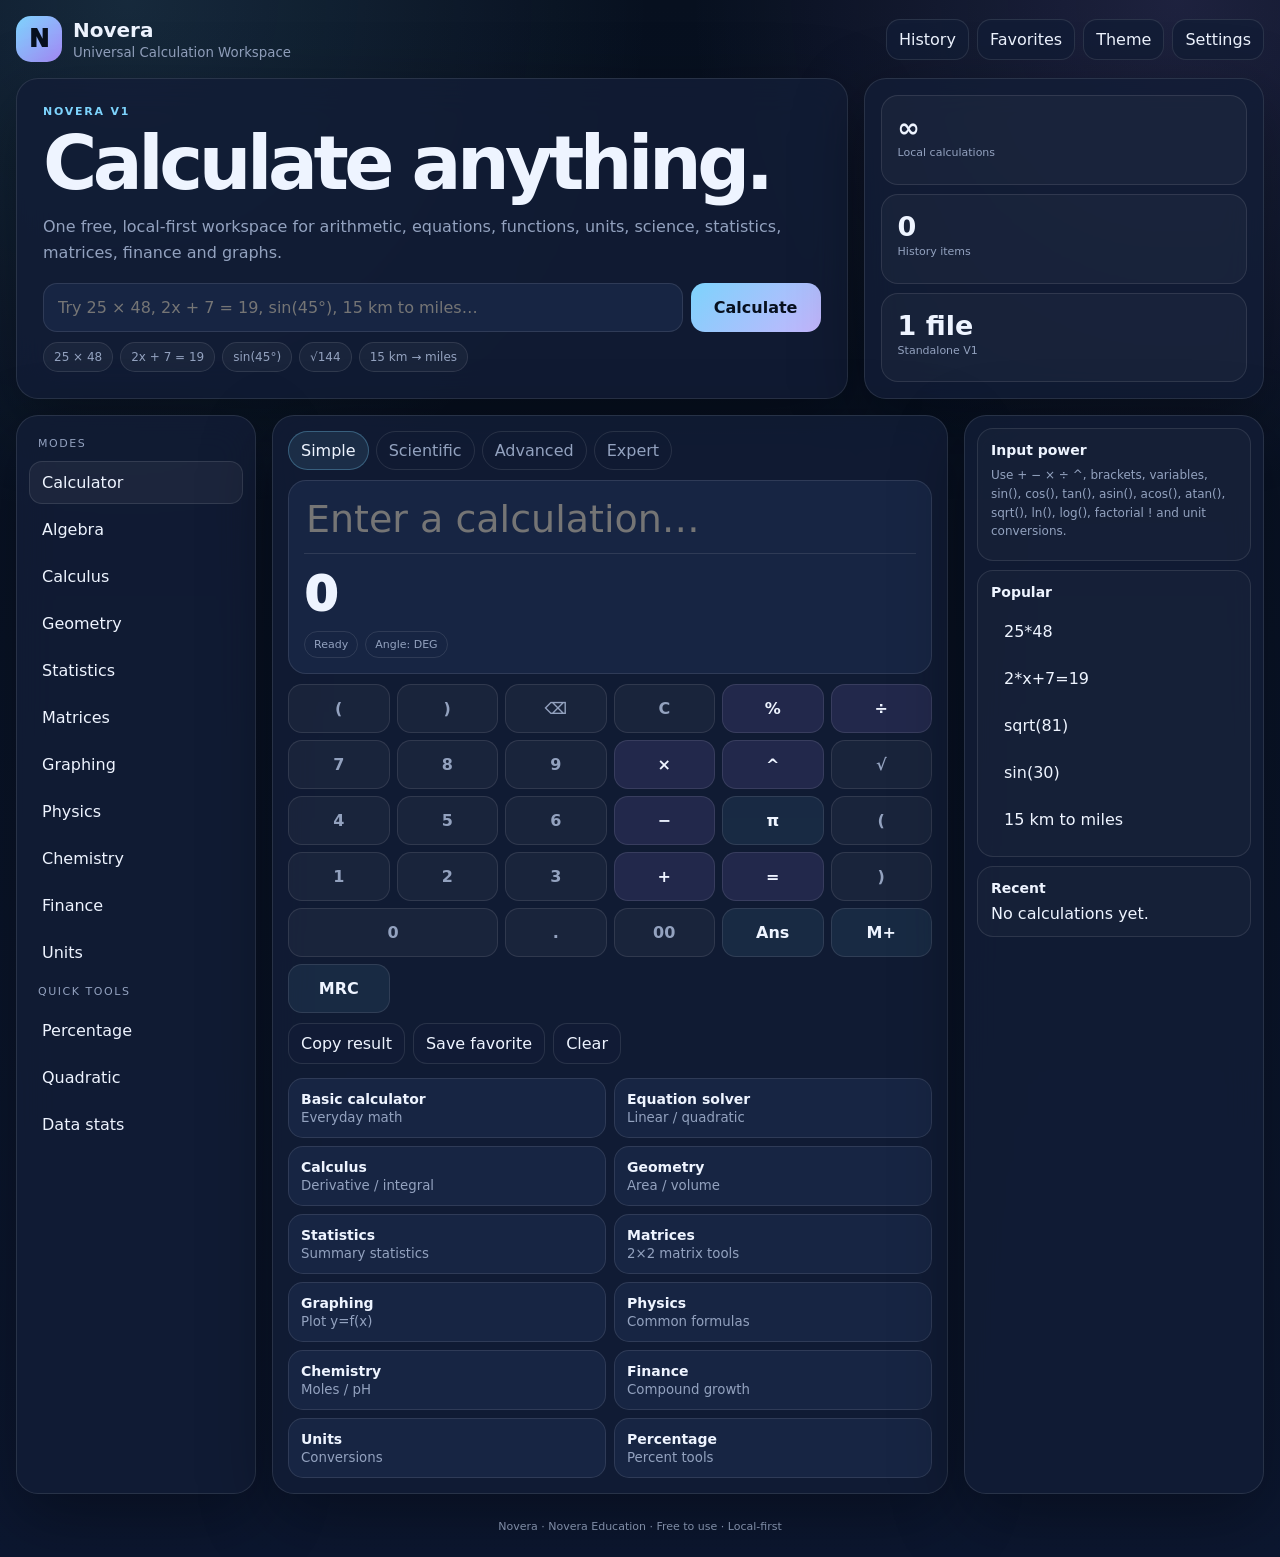
==== index.html @ 69a939db "Add files via upload" ====
<!doctype html>
<html lang="en">
<head>
<meta charset="utf-8">
<meta name="viewport" content="width=device-width,initial-scale=1,viewport-fit=cover">
<meta name="theme-color" content="#0a1020">
<title>Novera — Universal Calculator</title>
<style>
:root{--bg:#07101f;--bg2:#0c1730;--p:rgba(18,29,54,.84);--p2:rgba(25,39,70,.9);--t:#eef4ff;--m:#93a2bf;--l:rgba(255,255,255,.1);--a:#7dd3fc;--b:#a78bfa;--good:#86efac;--bad:#fda4af;--r:22px;--sh:0 22px 70px rgba(0,0,0,.35)}
[data-theme=light]{--bg:#eef4fb;--bg2:#e1eaf7;--p:rgba(255,255,255,.88);--p2:#f8fbff;--t:#0b1730;--m:#65728b;--l:rgba(12,23,48,.12);--a:#0284c7;--b:#7c3aed;--sh:0 22px 65px rgba(40,60,100,.16)}
*{box-sizing:border-box}html,body{margin:0;min-height:100%;font-family:Inter,system-ui,-apple-system,Segoe UI,Roboto,Arial,sans-serif;color:var(--t);background:radial-gradient(circle at 10% 0,rgba(125,211,252,.13),transparent 27%),radial-gradient(circle at 92% 0,rgba(167,139,250,.14),transparent 25%),linear-gradient(180deg,var(--bg),var(--bg2))}button,input,select,textarea{font:inherit}button{cursor:pointer}.app{max-width:1500px;margin:auto;padding:16px}.panel{background:var(--p);border:1px solid var(--l);border-radius:var(--r);box-shadow:var(--sh);backdrop-filter:blur(18px)}.top{display:flex;justify-content:space-between;align-items:center;gap:10px;margin-bottom:16px}.brand{display:flex;align-items:center;gap:11px}.logo{width:46px;height:46px;border-radius:15px;display:grid;place-items:center;font-weight:950;font-size:24px;color:#08111f;background:linear-gradient(135deg,var(--a),var(--b))}.brand h1{margin:0;font-size:20px}.brand small{color:var(--m)}.actions{display:flex;gap:8px;flex-wrap:wrap}.btn{border:1px solid var(--l);background:var(--p);color:var(--t);border-radius:14px;padding:10px 12px}.btn.primary{border:0;color:#07101f;font-weight:850;background:linear-gradient(135deg,var(--a),#c4b5fd)}.hero{display:grid;grid-template-columns:1.35fr .65fr;gap:16px;margin-bottom:16px}.heroMain{padding:26px}.eyebrow{font-size:11px;color:var(--a);font-weight:800;letter-spacing:.16em;text-transform:uppercase}.hero h2{font-size:clamp(38px,6vw,74px);line-height:.95;letter-spacing:-.06em;margin:10px 0}.hero p{color:var(--m);line-height:1.6;max-width:760px}.inputRow{display:flex;gap:8px;margin-top:18px}.inputRow input,.field input,.field select,.field textarea{width:100%;background:var(--p2);border:1px solid var(--l);color:var(--t);border-radius:14px;padding:14px;outline:none}.inputRow input{font-size:16px}.inputRow .btn{min-width:130px}.examples{display:flex;gap:7px;flex-wrap:wrap;margin-top:10px}.tag{border:1px solid var(--l);background:rgba(255,255,255,.04);color:var(--m);border-radius:999px;padding:7px 10px;font-size:12px}.heroStats{padding:16px;display:grid;grid-template-rows:repeat(3,1fr);gap:9px}.stat{padding:16px;border:1px solid var(--l);border-radius:17px;background:rgba(255,255,255,.03)}.stat b{font-size:27px}.stat span{display:block;color:var(--m);font-size:11px;margin-top:3px}.layout{display:grid;grid-template-columns:240px minmax(0,1fr) 300px;gap:16px}.side,.right{padding:12px}.sect{font-size:11px;letter-spacing:.14em;color:var(--m);text-transform:uppercase;padding:9px}.nav{width:100%;text-align:left;background:transparent;border:1px solid transparent;color:var(--t);border-radius:13px;padding:11px 12px;margin:2px 0}.nav:hover,.nav.active{background:rgba(255,255,255,.05);border-color:var(--l)}.work{padding:15px;min-width:0}.modes{display:flex;gap:7px;overflow:auto;margin-bottom:10px}.mode{white-space:nowrap;border:1px solid var(--l);background:transparent;color:var(--m);border-radius:999px;padding:9px 12px}.mode.active{color:var(--t);background:rgba(125,211,252,.1);border-color:rgba(125,211,252,.3)}.display{border:1px solid var(--l);background:var(--p2);border-radius:18px;padding:15px}.expr{width:100%;border:0;outline:0;background:transparent;color:var(--t);font-size:clamp(22px,4vw,38px)}.answer{font-size:clamp(28px,5vw,48px);font-weight:950;letter-spacing:-.045em;margin-top:11px;padding-top:12px;border-top:1px solid var(--l);word-break:break-word}.meta{display:flex;gap:7px;flex-wrap:wrap;margin-top:9px}.badge{font-size:11px;color:var(--m);border:1px solid var(--l);border-radius:999px;padding:6px 9px}.keyboard{margin-top:10px}.row{display:grid;grid-template-columns:repeat(6,minmax(0,1fr));gap:7px;margin-bottom:7px}.key{min-height:49px;border-radius:14px;border:1px solid var(--l);background:rgba(255,255,255,.04);color:var(--t);font-weight:780}.key.fn{background:rgba(125,211,252,.08)}.key.op{background:rgba(167,139,250,.12)}.key.soft{color:var(--m)}.key.wide{grid-column:span 2}.quick{display:grid;grid-template-columns:repeat(2,minmax(0,1fr));gap:8px;margin-top:14px}.tool{padding:12px;border:1px solid var(--l);border-radius:15px;background:var(--p2);color:var(--t);text-align:left}.tool b{display:block;font-size:14px}.tool small{display:block;color:var(--m);margin-top:3px}.card{border:1px solid var(--l);border-radius:16px;padding:13px;background:rgba(255,255,255,.025);margin-bottom:9px}.card h3{margin:0 0 8px;font-size:14px}.card p{margin:6px 0;color:var(--m);font-size:12px;line-height:1.55}.history{padding:10px;border:1px solid var(--l);border-radius:13px;margin-top:7px}.history .q{font-size:12px;color:var(--m);white-space:nowrap;overflow:hidden;text-overflow:ellipsis}.history .a{font-weight:820;margin-top:4px;word-break:break-word}.modal{position:fixed;inset:0;z-index:30;background:rgba(4,8,18,.65);display:none;align-items:center;justify-content:center;padding:16px}.modal.show{display:flex}.modalBox{width:min(760px,100%);max-height:90vh;overflow:auto;padding:18px}.form{display:grid;grid-template-columns:repeat(2,minmax(0,1fr));gap:10px}.field{display:flex;flex-direction:column;gap:6px}.field label{font-size:11px;color:var(--m)}.notice{margin-top:10px;border:1px solid rgba(134,239,172,.18);background:rgba(134,239,172,.07);border-radius:14px;padding:12px;color:var(--m);font-size:12px;line-height:1.6}.bad{color:var(--bad)}table{width:100%;border-collapse:collapse;font-size:12px}th,td{padding:7px;border-bottom:1px solid var(--l);text-align:right}th{text-align:left;color:var(--m)}.canvas{height:320px;border:1px solid var(--l);border-radius:16px;overflow:hidden;margin-top:10px;background:#fff}.canvas canvas{width:100%;height:100%;display:block}.footer{text-align:center;color:var(--m);font-size:11px;padding:26px 0 8px}
@media(max-width:1100px){.layout{grid-template-columns:210px minmax(0,1fr)}.right{grid-column:1/-1}.hero{grid-template-columns:1fr}}@media(max-width:760px){.app{padding:9px}.layout{grid-template-columns:1fr}.side{order:2}.right{order:3}.work{order:1}.heroMain{padding:20px}.hero h2{font-size:44px}.heroStats{grid-template-columns:repeat(3,1fr);grid-template-rows:1fr}.row{grid-template-columns:repeat(4,minmax(0,1fr))}.quick{grid-template-columns:1fr}.form{grid-template-columns:1fr}.inputRow{flex-direction:column}.inputRow .btn{min-height:50px}.brand small{display:none}}
</style>
</head>
<body>
<div class="app">
<header class="top"><div class="brand"><div class="logo">N</div><div><h1>Novera</h1><small>Universal Calculation Workspace</small></div></div><div class="actions"><button class="btn" id="historyBtn">History</button><button class="btn" id="favBtn">Favorites</button><button class="btn" id="themeBtn">Theme</button><button class="btn" id="settingsBtn">Settings</button></div></header>
<section class="hero"><div class="panel heroMain"><div class="eyebrow">Novera V1</div><h2>Calculate anything.</h2><p>One free, local-first workspace for arithmetic, equations, functions, units, science, statistics, matrices, finance and graphs.</p><div class="inputRow"><input id="heroInput" placeholder="Try 25 × 48, 2x + 7 = 19, sin(45°), 15 km to miles…"><button class="btn primary" id="heroCalc">Calculate</button></div><div class="examples"><button class="tag" data-ex="25*48">25 × 48</button><button class="tag" data-ex="2*x+7=19">2x + 7 = 19</button><button class="tag" data-ex="sin(45)">sin(45°)</button><button class="tag" data-ex="sqrt(144)">√144</button><button class="tag" data-ex="15 km to miles">15 km → miles</button></div></div><div class="panel heroStats"><div class="stat"><b>∞</b><span>Local calculations</span></div><div class="stat"><b id="count">0</b><span>History items</span></div><div class="stat"><b>1 file</b><span>Standalone V1</span></div></div></section>
<main class="layout">
<aside class="panel side"><div class="sect">Modes</div><button class="nav active" data-tool="calculator">Calculator</button><button class="nav" data-tool="algebra">Algebra</button><button class="nav" data-tool="calculus">Calculus</button><button class="nav" data-tool="geometry">Geometry</button><button class="nav" data-tool="statistics">Statistics</button><button class="nav" data-tool="matrix">Matrices</button><button class="nav" data-tool="graph">Graphing</button><button class="nav" data-tool="physics">Physics</button><button class="nav" data-tool="chemistry">Chemistry</button><button class="nav" data-tool="finance">Finance</button><button class="nav" data-tool="units">Units</button><div class="sect">Quick tools</div><button class="nav" data-tool="percent">Percentage</button><button class="nav" data-tool="quadratic">Quadratic</button><button class="nav" data-tool="statslist">Data stats</button></aside>
<section class="panel work"><div class="modes"><button class="mode active" data-mode="simple">Simple</button><button class="mode" data-mode="scientific">Scientific</button><button class="mode" data-mode="advanced">Advanced</button><button class="mode" data-mode="expert">Expert</button></div><div class="display"><input id="expr" class="expr" autocomplete="off" spellcheck="false" placeholder="Enter a calculation…"><div id="answer" class="answer">0</div><div id="meta" class="meta"><span class="badge">Ready</span><span class="badge">Angle: DEG</span></div></div><div id="keyboard" class="keyboard"></div><div class="actions" style="margin-top:10px"><button class="btn" id="copy">Copy result</button><button class="btn" id="saveFav">Save favorite</button><button class="btn" id="clear">Clear</button></div><div id="tools" class="quick"></div></section>
<aside class="panel right"><div class="card"><h3>Input power</h3><p>Use + − × ÷ ^, brackets, variables, sin(), cos(), tan(), asin(), acos(), atan(), sqrt(), ln(), log(), factorial ! and unit conversions.</p></div><div class="card"><h3>Popular</h3><div id="popular"></div></div><div class="card"><h3>Recent</h3><div id="recent"></div></div></aside>
</main><div class="footer">Novera · Novera Education · Free to use · Local-first</div></div>
<div class="modal" id="modal"><div class="panel modalBox"><div style="display:flex;justify-content:space-between;align-items:center;gap:8px"><h2 id="mt" style="margin:0"></h2><button class="btn" id="close">Close</button></div><div id="mb"></div></div></div>
<script>
'use strict';
const $=s=>document.querySelector(s), $$=s=>[...document.querySelectorAll(s)], fmt=n=>{if(!Number.isFinite(n))return String(n);if(Math.abs(n)<1e-12)n=0;return Math.abs(n)>=1e12||Math.abs(n)>0&&Math.abs(n)<1e-8?n.toExponential(10).replace(/\.0+e/,'e'):Number(n.toFixed(12)).toString()}, esc=s=>String(s).replace(/[&<>"']/g,c=>({'&':'&amp;','<':'&lt;','>':'&gt;','"':'&quot;',"'":'&#039;'}[c]));
const S={theme:localStorage.getItem('novera-theme')||'dark',mode:'simple',angle:'DEG',result:0,history:JSON.parse(localStorage.getItem('novera-history')||'[]'),fav:JSON.parse(localStorage.getItem('novera-fav')||'[]')};document.documentElement.dataset.theme=S.theme;
const funcs={sin:x=>Math.sin(S.angle==='DEG'?x*Math.PI/180:x),cos:x=>Math.cos(S.angle==='DEG'?x*Math.PI/180:x),tan:x=>Math.tan(S.angle==='DEG'?x*Math.PI/180:x),asin:x=>S.angle==='DEG'?Math.asin(x)*180/Math.PI:Math.asin(x),acos:x=>S.angle==='DEG'?Math.acos(x)*180/Math.PI:Math.acos(x),atan:x=>S.angle==='DEG'?Math.atan(x)*180/Math.PI:Math.atan(x),sqrt:Math.sqrt,cbrt:Math.cbrt,abs:Math.abs,exp:Math.exp,ln:Math.log,log:x=>Math.log10(x),log10:x=>Math.log10(x),floor:Math.floor,ceil:Math.ceil,round:Math.round,sinh:Math.sinh,cosh:Math.cosh,tanh:Math.tanh};
const constants={pi:Math.PI,e:Math.E};
function norm(s){return s.replaceAll('×','*').replaceAll('÷','/').replaceAll('−','-').replace(/√/g,'sqrt').replace(/π/g,'pi').replace(/(\d|\))\s*(?=[A-Za-z(])/g,'$1*').replace(/(\d)\s*(?=\()/g,'$1*').replace(/\)\s*(?=\d)/g,')*').replace(/\s+/g,'').replaceAll('^','**')}
function ev(s,vars={}){let x=norm(s).replace(/(\d+(?:\.\d+)?)!/g,'fact($1)');if(!/^[0-9A-Za-z_+\-*/%().]+$/.test(x))throw Error('Unsupported symbol');const local={...constants,...vars,fact:n=>{if(!Number.isInteger(n)||n<0||n>170)throw Error('Factorial: integer 0–170');let r=1;for(let i=2;i<=n;i++)r*=i;return r}};const names=[...new Set([...Object.keys(local),...Object.keys(funcs)])],vals=names.map(k=>local[k]??funcs[k]);try{return Function(...names,'"use strict";return ('+x+');')(...vals)}catch{throw Error('Could not evaluate expression')}}
const units={length:{mm:.001,cm:.01,m:1,km:1000,in:.0254,ft:.3048,yd:.9144,mi:1609.344},mass:{mg:1e-6,g:.001,kg:1,t:1000,oz:.028349523125,lb:.45359237},time:{ms:.001,s:1,min:60,h:3600,day:86400},area:{mm2:1e-6,cm2:1e-4,m2:1,km2:1e6,ft2:.09290304,acre:4046.8564224},volume:{ml:1e-6,l:.001,m3:1,cm3:1e-6,ft3:.028316846592,gal:.003785411784},speed:{mps:1,kph:1000/3600,mph:1609.344/3600,knot:1852/3600},pressure:{pa:1,kpa:1000,bar:1e5,atm:101325,psi:6894.757293},energy:{j:1,kj:1000,cal:4.184,kcal:4184,wh:3600,kwh:3600000},power:{w:1,kw:1000,hp:745.6998715823}};
function conv(s){let m=s.trim().match(/^(-?\d+(?:\.\d+)?)\s*([A-Za-z0-9]+)\s*(?:to|->|→)\s*([A-Za-z0-9]+)$/);if(!m)return null;let n=+m[1],a=m[2].toLowerCase(),b=m[3].toLowerCase();for(const cat of Object.values(units))if(cat[a]!=null&&cat[b]!=null)return `${fmt(n*cat[a]/cat[b])} ${m[3]}`;if(['c','f','k'].includes(a)&&['c','f','k'].includes(b)){let c=a==='c'?n:a==='f'?(n-32)*5/9:n-273.15;let o=b==='c'?c:b==='f'?c*9/5+32:c+273.15;return `${fmt(o)} ${m[3]}`}throw Error('Unknown or incompatible units')}
function poly2(expr){const f=x=>ev(expr.replace(/x/g,`(${x})`));let y0=f(0),y1=f(1),ym=f(-1),y2=f(2),c=y0,b=(y1-ym)/2,a=(y1+ym-2*y0)/2;if(Math.abs(f(2)-(4*a+2*b+c))>1e-7)throw Error('Equation is not quadratic/linear');return{a,b,c}}
function solve(eq){let q=eq.split('=');if(q.length!==2)throw Error('Use =');let {a,b,c}=poly2(`(${q[0]})-(${q[1]})`);if(Math.abs(a)<1e-12){if(Math.abs(b)<1e-12)return Math.abs(c)<1e-12?'Every x is a solution':'No solution';return `x = ${fmt(-c/b)}`}let d=b*b-4*a*c;if(d>1e-12)return `x₁ = ${fmt((-b+Math.sqrt(d))/(2*a))}, x₂ = ${fmt((-b-Math.sqrt(d))/(2*a))}`;if(Math.abs(d)<=1e-12)return `x = ${fmt(-b/(2*a))}`;return `x = ${fmt(-b/(2*a))} ± ${fmt(Math.sqrt(-d)/(2*a))}i`}
function stats(a){a=a.filter(Number.isFinite).sort((x,y)=>x-y);if(!a.length)throw Error('No numbers');let n=a.length,sum=a.reduce((x,y)=>x+y,0),mean=sum/n,med=n%2?a[(n-1)/2]:(a[n/2-1]+a[n/2])/2,varp=a.reduce((s,x)=>s+(x-mean)**2,0)/n;let map=new Map();a.forEach(x=>map.set(x,(map.get(x)||0)+1));let max=0,mods=[];for(const[k,v]of map){if(v>max){max=v;mods=[k]}else if(v===max)mods.push(k)}let q=p=>{let pos=(n-1)*p,i=Math.floor(pos),r=pos-i;return a[i+1]===undefined?a[i]:a[i]+r*(a[i+1]-a[i])};return{n,sum,mean,median:med,mode:max>1?mods:[],min:a[0],max:a[n-1],range:a[n-1]-a[0],variance:varp,sd:Math.sqrt(varp),q1:q(.25),q3:q(.75)}}
const phys={force:(m,a)=>m*a,weight:(m,g=9.80665)=>m*g,kinetic:(m,v)=>.5*m*v*v,potential:(m,g,h)=>m*g*h,momentum:(m,v)=>m*v,work:(f,d)=>f*d,power:(w,t)=>w/t,density:(m,v)=>m/v,pressure:(F,A)=>F/A,ohm:(V,R)=>V/R,electricPower:(V,I)=>V*I,waveSpeed:(f,l)=>f*l,E:(m)=>m*299792458**2};
const chem={moles:(m,mm)=>m/mm,mass:(n,mm)=>n*mm,molarity:(n,l)=>n/l,dilution:(m1,v1,v2)=>m1*v1/v2,particles:n=>n*6.02214076e23,pH:H=>-Math.log10(H),pOH:OH=>-Math.log10(OH)};
function addHist(e,a){S.history.unshift({e,a});S.history=S.history.slice(0,100);save()};function save(){localStorage.setItem('novera-history',JSON.stringify(S.history));localStorage.setItem('novera-fav',JSON.stringify(S.fav));localStorage.setItem('novera-theme',S.theme);$('#count').textContent=S.history.length;recent()}
function show(v,status='OK'){ $('#answer').textContent=typeof v==='string'?v:fmt(v);$('#meta').innerHTML=`<span class="badge">${status}</span><span class="badge">Angle: ${S.angle}</span>`;if(typeof v==='number')S.result=v }
function calc(){let e=$('#expr').value.trim();if(!e)return show(0,'Ready');try{let a=conv(e);if(a==null)a=e.includes('=')?solve(e):ev(e);show(a,'Calculated');addHist(e,a)}catch(err){show('Check input','Error');$('#meta').innerHTML=`<span class="badge bad">${esc(err.message)}</span><span class="badge">Angle: ${S.angle}</span>`}}
const KB={simple:[['(',')','⌫','C','%','÷'],['7','8','9','×','^','√'],['4','5','6','−','π','('],['1','2','3','+','=',')'],[['0','wide'],'.','00','Ans','M+','MRC']],scientific:[['sin','cos','tan','ln','log','⌫'],['(',')','π','e','%','÷'],['7','8','9','×','x²','√'],['4','5','6','−','xʸ','∛'],['1','2','3','+','!','='],[['0','wide'],'.','00','DEG','Ans','C']],advanced:[['asin','acos','atan','sinh','cosh','tanh'],['abs','floor','ceil','round','⌫','C'],['a','b','c','x','y','z'],['α','β','γ','θ','λ','∞'],['∫','∂','Σ','∏','det','='],[['0','wide'],'1','2','3','4','5']],expert:[['i','Re','Im','arg','conj','⌫'],['lim','d/dx','∫','∂','Σ','∏'],['matrix','vector','det','rank','eig','solve'],['a','b','c','x','y','z'],['π','e','∞','α','β','γ'],[['0','wide'],'.','+','−','×','=']]};
function insert(t){let i=$('#expr'),a=i.selectionStart??i.value.length,b=i.selectionEnd??i.value.length;i.value=i.value.slice(0,a)+t+i.value.slice(b);i.focus();i.setSelectionRange(a+t.length,a+t.length)}
function key(k){let i=$('#expr');if(k==='C'){i.value='';show(0,'Ready');return}if(k==='⌫'){let p=i.selectionStart||i.value.length;i.value=i.value.slice(0,Math.max(0,p-1))+i.value.slice(p);return}if(k==='='){calc();return}if(k==='DEG'){S.angle=S.angle==='DEG'?'RAD':'DEG';show($('#answer').textContent,S.angle);return}if(k==='Ans'){insert(String(S.result));return}if(k==='M+'){S.mem=(S.mem||0)+(Number(S.result)||0);return}if(k==='MRC'){insert(String(S.mem||0));return}let w={'sin':'sin(','cos':'cos(','tan':'tan(','asin':'asin(','acos':'acos(','atan':'atan(','ln':'ln(','log':'log(','sinh':'sinh(','cosh':'cosh(','tanh':'tanh(','abs':'abs(','floor':'floor(','ceil':'ceil(','round':'round(','sqrt':'sqrt(','∛':'cbrt(','x²':'^2','xʸ':'^','det':'det(','matrix':'matrix(','vector':'vector(','solve':'solve(','lim':'lim(','d/dx':'d/dx(','arg':'arg(','conj':'conj(','Re':'Re(','Im':'Im('};insert(w[k]??k)}
function renderKB(){let box=$('#keyboard');box.innerHTML='';KB[S.mode].forEach(r=>{let row=document.createElement('div');row.className='row';r.forEach(item=>{let k=Array.isArray(item)?item[0]:item,b=document.createElement('button');b.className='key '+(k.match(/^(sin|cos|tan|ln|log|sqrt|∛|x²|xʸ|asin|acos|atan|sinh|cosh|tanh|abs|floor|ceil|round|a|b|c|x|y|z|α|β|γ|θ|λ|∞|∫|∂|Σ|∏|det|matrix|vector|lim|d\/dx|arg|conj|Re|Im|rank|eig|solve|i|π|e|Ans|M\+|MRC|DEG)$/)?'fn':(['+','−','×','÷','^','=','%'].includes(k)?'op':'soft'))+(Array.isArray(item)&&item[1]==='wide'?' wide':'');b.textContent=k;b.onclick=()=>key(k);row.appendChild(b)});box.appendChild(row)})}
function renderRecent(){let box=$('#recent');box.innerHTML=S.history.slice(0,5).map(h=>`<div class="history" onclick="document.getElementById('expr').value='${esc(h.e).replaceAll("'","\\'")}'"><div class="q">${esc(h.e)}</div><div class="a">${esc(h.a)}</div></div>`).join('')||'<div class="muted">No calculations yet.</div>'}
const tools=[['Basic calculator','Everyday math','calculator'],['Equation solver','Linear / quadratic','algebra'],['Calculus','Derivative / integral','calculus'],['Geometry','Area / volume','geometry'],['Statistics','Summary statistics','statistics'],['Matrices','2×2 matrix tools','matrix'],['Graphing','Plot y=f(x)','graph'],['Physics','Common formulas','physics'],['Chemistry','Moles / pH','chemistry'],['Finance','Compound growth','finance'],['Units','Conversions','units'],['Percentage','Percent tools','percent']];
function renderTools(){let x=$('#tools');x.innerHTML='';tools.forEach(t=>{let b=document.createElement('button');b.className='tool';b.innerHTML=`<b>${t[0]}</b><small>${t[1]}</small>`;b.onclick=()=>openTool(t[2]);x.appendChild(b)})}
function modal(title,body){$('#mt').textContent=title;$('#mb').innerHTML=body;$('#modal').classList.add('show')}function close(){ $('#modal').classList.remove('show') }
function openTool(id){let map={
percent:{title:'Percentage',body:`<div class="form"><div class="field"><label>Number</label><input id="pb" type="number" value="100"></div><div class="field"><label>Percent</label><input id="pp" type="number" value="15"></div></div><div class="actions" style="margin-top:10px"><button class="btn primary" onclick="document.getElementById('po').textContent=fmt(+pb.value*+pp.value/100)">Percentage of</button><button class="btn" onclick="document.getElementById('po').textContent=fmt(+pb.value*(1+ +pp.value/100))">Increase</button><button class="btn" onclick="document.getElementById('po').textContent=fmt(+pb.value*(1- +pp.value/100))">Decrease</button></div><div id="po" class="notice"></div>`},
statslist:{title:'Data statistics',body:`<div class="field"><label>Numbers separated by commas</label><textarea id="si" rows="5" placeholder="12, 15, 19, 22, 25"></textarea></div><div class="actions" style="margin-top:10px"><button class="btn primary" id="sr">Analyze</button></div><div id="so"></div>`},
quadratic:{title:'Quadratic solver',body:`<div class="form"><div class="field"><label>a</label><input id="qa" type="number" value="1"></div><div class="field"><label>b</label><input id="qb" type="number" value="-5"></div><div class="field"><label>c</label><input id="qc" type="number" value="6"></div></div><div class="actions" style="margin-top:10px"><button class="btn primary" id="qr">Solve</button></div><div id="qo"></div>`},
algebra:{title:'Equation solver',body:`<div class="field"><label>Equation</label><input id="ae" value="2*x+7=19"></div><div class="actions" style="margin-top:10px"><button class="btn primary" id="ar">Solve</button></div><div id="ao"></div>`},
units:{title:'Unit converter',body:`<div class="field"><label>Example: 15 km to miles</label><input id="ui" value="15 km to miles"></div><div class="actions" style="margin-top:10px"><button class="btn primary" id="ur">Convert</button></div><div id="uo"></div>`},
physics:{title:'Physics',body:`<div class="form"><div class="field"><label>Formula</label><select id="ps"><option value="force">Force F=ma</option><option value="kinetic">Kinetic energy 1/2mv²</option><option value="potential">Potential energy mgh</option><option value="momentum">Momentum mv</option><option value="work">Work Fd</option><option value="power">Power W/t</option><option value="density">Density m/V</option><option value="pressure">Pressure F/A</option><option value="ohm">Ohm's law V/R</option><option value="electricPower">Electrical power VI</option><option value="waveSpeed">Wave speed fλ</option><option value="E">E=mc²</option></select></div><div class="field"><label>Values, comma-separated</label><input id="pv" placeholder="2,9.8"></div></div><div class="actions" style="margin-top:10px"><button class="btn primary" id="pr">Calculate</button></div><div id="po2"></div>`},
chemistry:{title:'Chemistry',body:`<div class="form"><div class="field"><label>Tool</label><select id="cs"><option value="moles">Moles = mass/molar mass</option><option value="mass">Mass = moles×molar mass</option><option value="molarity">Molarity = moles/L</option><option value="dilution">M1V1= M2V2</option><option value="particles">Particles from moles</option><option value="pH">pH from [H+]</option><option value="pOH">pOH from [OH-]</option></select></div><div class="field"><label>Values</label><input id="cv" placeholder="10,18"></div></div><div class="actions" style="margin-top:10px"><button class="btn primary" id="cr">Calculate</button></div><div id="co"></div>`},
finance:{title:'Finance',body:`<div class="form"><div class="field"><label>Principal</label><input id="fp" type="number" value="10000"></div><div class="field"><label>Annual rate %</label><input id="fr" type="number" value="8"></div><div class="field"><label>Years</label><input id="ft" type="number" value="5"></div><div class="field"><label>Compounds/year</label><input id="fn" type="number" value="12"></div></div><div class="actions" style="margin-top:10px"><button class="btn primary" id="fRun">Calculate</button></div><div id="fo"></div>`},
geometry:{title:'Geometry',body:`<div class="form"><div class="field"><label>Shape</label><select id="gs"><option value="circle">Circle</option><option value="rect">Rectangle</option><option value="tri">Triangle</option><option value="sphere">Sphere</option><option value="cyl">Cylinder</option></select></div><div class="field"><label>Value 1</label><input id="g1" type="number" value="5"></div><div class="field"><label>Value 2</label><input id="g2" type="number" value="10"></div></div><div class="actions" style="margin-top:10px"><button class="btn primary" id="gr">Calculate</button></div><div id="go"></div>`},
matrix:{title:'2×2 matrix',body:`<div class="field"><label>Entries a,b,c,d</label><input id="mi" value="1,2,3,4"></div><div class="actions" style="margin-top:10px"><button class="btn primary" id="mr">Analyze</button></div><div id="mo"></div>`},
calculus:{title:'Calculus',body:`<div class="field"><label>Polynomial in x</label><input id="ci" value="x^3+2*x^2-5*x"></div><div class="actions" style="margin-top:10px"><button class="btn primary" id="dr">Derivative</button><button class="btn" id="ir">Integral 0→1</button></div><div id="co2"></div>`},
graph:{title:'Graphing',body:`<div class="field"><label>y = f(x)</label><input id="gi" value="x^2"></div><div class="actions" style="margin-top:10px"><button class="btn primary" id="plot">Plot</button></div><div class="canvas"><canvas id="gc"></canvas></div>`}
};let z=map[id];if(!z)return;modal(z.title,z.body);wire(id)}
function deriv(s){s=s.replaceAll(' ','');let terms=s.match(/[+-]?[^+-]+/g)||[],o=[];for(let t of terms){let sign=t[0]==='-'?'-':'';if(t[0]==='+'||t[0]==='-')t=t.slice(1);if(!t.includes('x'))continue;let p=t.includes('^')?+t.split('^')[1]:1,c=t.split('x')[0];c=c?Number(c):1;let nc=c*p,np=p-1;o.push((o.length&&sign!=='-'?'+':sign)+fmt(nc)+(np===1?'x':np===0?'':`x^${np}`))}return o.join('')||'Use polynomial terms such as x^3+2*x^2'}
function integral(expr,a=0,b=1){let f=x=>ev(expr.replace(/x/g,`(${x})`)),n=1200,h=(b-a)/n,s=f(a)+f(b);for(let i=1;i<n;i++)s+=(i%2?4:2)*f(a+i*h);return s*h/3}
function wire(id){if(id==='statslist')$('#sr').onclick=()=>{try{let s=stats($('#si').value.split(',').map(Number));$('#so').innerHTML=`<div class="notice"><table><tr><th>Count</th><td>${s.n}</td></tr><tr><th>Sum</th><td>${fmt(s.sum)}</td></tr><tr><th>Mean</th><td>${fmt(s.mean)}</td></tr><tr><th>Median</th><td>${fmt(s.median)}</td></tr><tr><th>Mode</th><td>${s.mode.length?s.mode.map(fmt).join(', '):'None'}</td></tr><tr><th>Range</th><td>${fmt(s.range)}</td></tr><tr><th>Variance</th><td>${fmt(s.variance)}</td></tr><tr><th>SD</th><td>${fmt(s.sd)}</td></tr><tr><th>Q1</th><td>${fmt(s.q1)}</td></tr><tr><th>Q3</th><td>${fmt(s.q3)}</td></tr></table></div>`}catch(e){$('#so').innerHTML=`<p class="bad">${esc(e.message)}</p>`}};
if(id==='quadratic')$('#qr').onclick=()=>{let a=+qa.value,b=+qb.value,c=+qc.value,d=b*b-4*a*c;qo.innerHTML=`<div class="notice">Discriminant: ${fmt(d)}<br>${d>=0?(d===0?`x=${fmt(-b/(2*a))}`:`x₁=${fmt((-b+Math.sqrt(d))/(2*a))}<br>x₂=${fmt((-b-Math.sqrt(d))/(2*a))}`):`x=${fmt(-b/(2*a))} ± ${fmt(Math.sqrt(-d)/(2*a))}i`}</div>`};
if(id==='algebra')$('#ar').onclick=()=>{try{$('#ao').innerHTML=`<div class="notice">${esc(solve($('#ae').value))}</div>`}catch(e){$('#ao').innerHTML=`<p class="bad">${esc(e.message)}</p>`}};
if(id==='units')$('#ur').onclick=()=>{try{$('#uo').innerHTML=`<div class="notice">${esc(conv($('#ui').value))}</div>`}catch(e){$('#uo').innerHTML=`<p class="bad">${esc(e.message)}</p>`}};
if(id==='physics')$('#pr').onclick=()=>{try{let fn=phys[$('#ps').value],v=$('#pv').value.split(',').map(Number);$('#po2').innerHTML=`<div class="notice">${fmt(fn(...v))}</div>`}catch(e){$('#po2').innerHTML=`<p class="bad">${esc(e.message)}</p>`}};
if(id==='chemistry')$('#cr').onclick=()=>{try{let fn=chem[$('#cs').value],v=$('#cv').value.split(',').map(Number);$('#co').innerHTML=`<div class="notice">${fmt(fn(...v))}</div>`}catch(e){$('#co').innerHTML=`<p class="bad">${esc(e.message)}</p>`}};
if(id==='finance')$('#fRun').onclick=()=>{let P=+fp.value,r=+fr.value/100,t=+ft.value,n=+fn.value,A=P*Math.pow(1+r/n,n*t);fo.innerHTML=`<div class="notice">Amount: ${fmt(A)}<br>Interest: ${fmt(A-P)}</div>`};
if(id==='geometry')$('#gr').onclick=()=>{let s=gs.value,a=+g1.value,b=+g2.value,o=s==='circle'?`Area ${fmt(Math.PI*a*a)}<br>Circumference ${fmt(2*Math.PI*a)}`:s==='rect'?`Area ${fmt(a*b)}<br>Perimeter ${fmt(2*(a+b))}`:s==='tri'?`Area ${fmt(.5*a*b)}`:s==='sphere'?`Surface area ${fmt(4*Math.PI*a*a)}<br>Volume ${fmt(4*Math.PI*a*a*a/3)}`:`Surface area ${fmt(2*Math.PI*a*(a+b))}<br>Volume ${fmt(Math.PI*a*a*b)}`;go.innerHTML=`<div class="notice">${o}</div>`};
if(id==='matrix')$('#mr').onclick=()=>{let a=$('#mi').value.split(',').map(Number);if(a.length!==4||a.some(Number.isNaN)){mo.innerHTML='<p class="bad">Enter four numbers.</p>';return}let[m11,m12,m21,m22]=a,d=m11*m22-m12*m21;mo.innerHTML=`<div class="notice">Determinant: ${fmt(d)}<br>${Math.abs(d)>1e-12?`Inverse: [[${fmt(m22/d)}, ${fmt(-m12/d)}], [${fmt(-m21/d)}, ${fmt(m11/d)}]]`:'No inverse'}</div>`};
if(id==='calculus'){dr.onclick=()=>co2.innerHTML=`<div class="notice">d/dx = ${esc(deriv(ci.value))}</div>`;ir.onclick=()=>co2.innerHTML=`<div class="notice">∫₀¹ ≈ ${fmt(integral(ci.value))}</div>`};
if(id==='graph')$('#plot').onclick=()=>graph($('#gi').value)
}
function graph(expr){let c=$('#gc'),r=c.getBoundingClientRect(),d=devicePixelRatio||1;c.width=r.width*d;c.height=r.height*d;let x=c.getContext('2d');x.setTransform(d,0,0,d,0,0);let w=r.width,h=r.height;x.fillStyle='#fff';x.fillRect(0,0,w,h);let ox=w/2,oy=h/2,sx=w/12,sy=h/12;x.strokeStyle='#d8e0ea';for(let px=0;px<w;px+=sx){x.beginPath();x.moveTo(px,0);x.lineTo(px,h);x.stroke()}for(let py=0;py<h;py+=sy){x.beginPath();x.moveTo(0,py);x.lineTo(w,py);x.stroke()}x.strokeStyle='#64748b';x.beginPath();x.moveTo(0,oy);x.lineTo(w,oy);x.stroke();x.beginPath();x.moveTo(ox,0);x.lineTo(ox,h);x.stroke();x.strokeStyle='#2563eb';x.lineWidth=2.4;x.beginPath();let start=true;for(let px=0;px<w;px++){let xx=(px-ox)/sx,yy;try{yy=ev(expr.replace(/x/g,`(${xx})`))}catch{start=true;continue}let py=oy-yy*sy;if(!Number.isFinite(py)||Math.abs(py)>h*3){start=true;continue}if(start){x.moveTo(px,py);start=false}else x.lineTo(px,py)}x.stroke()}
['calculator','algebra','calculus','geometry','statistics','matrix','graph','physics','chemistry','finance','units','percent','quadratic','statslist'].forEach(id=>$$(`[data-tool=${id}]`).forEach(b=>b.onclick=()=>{ $$('.nav').forEach(n=>n.classList.remove('active'));b.classList.add('active');if(id!=='calculator')openTool(id)}));
$$('.mode').forEach(b=>b.onclick=()=>{S.mode=b.dataset.mode;$$('.mode').forEach(x=>x.classList.toggle('active',x===b));renderKB()});
$$('.tag').forEach(b=>b.onclick=()=>{$('#expr').value=b.dataset.ex;calc()});$('#heroCalc').onclick=()=>{$('#expr').value=$('#heroInput').value;calc()};$('#heroInput').onkeydown=e=>{if(e.key==='Enter')$('#heroCalc').click()};$('#expr').onkeydown=e=>{if(e.key==='Enter')calc()};$('#clear').onclick=()=>{$('#expr').value='';show(0,'Ready')};$('#copy').onclick=()=>navigator.clipboard?.writeText($('#answer').textContent);$('#saveFav').onclick=()=>{let e=$('#expr').value.trim();if(e&&!S.fav.some(x=>x===e))S.fav.unshift(e);save()};$('#historyBtn').onclick=()=>modal('History',S.history.length?S.history.map(h=>`<div class="history"><div class="q">${esc(h.e)}</div><div class="a">${esc(h.a)}</div></div>`).join(''):'<p>No history yet.</p>');$('#favBtn').onclick=()=>modal('Favorites',S.fav.length?S.fav.map(e=>`<div class="history" onclick="document.getElementById('expr').value='${esc(e).replaceAll("'","\\'")}'">${esc(e)}</div>`).join(''):'<p>No favorites yet.</p>');$('#themeBtn').onclick=()=>{S.theme=S.theme==='dark'?'light':'dark';document.documentElement.dataset.theme=S.theme;save()};$('#settingsBtn').onclick=()=>modal('Settings',`<div class="form"><div class="field"><label>Theme</label><select id="st"><option value="dark">Dark</option><option value="light">Light</option></select></div><div class="field"><label>Angle</label><select id="sa"><option>DEG</option><option>RAD</option></select></div></div><div class="actions" style="margin-top:10px"><button class="btn primary" id="apply">Apply</button><button class="btn" id="wipe">Clear history</button></div><div class="notice">Novera V1 stores only history and favorites in this browser. No account is required.</div>`);$('#close').onclick=close;$('#modal').onclick=e=>{if(e.target.id==='modal')close()};document.addEventListener('click',e=>{if(e.target.id==='apply'){S.theme=$('#st').value;S.angle=$('#sa').value;document.documentElement.dataset.theme=S.theme;save();renderMeta();close()}if(e.target.id==='wipe'){S.history=[];save();close()}});
$('#popular').innerHTML=['25*48','2*x+7=19','sqrt(81)','sin(30)','15 km to miles'].map(e=>`<button class="nav" onclick="document.getElementById('expr').value='${e}';calc()">${esc(e)}</button>`).join('');
renderKB();renderTools();renderRecent();$('#count').textContent=S.history.length;
window.Novera={calculate:calc,evaluate:ev,solve,convert:conv,statistics:stats};
</script>
</body></html>
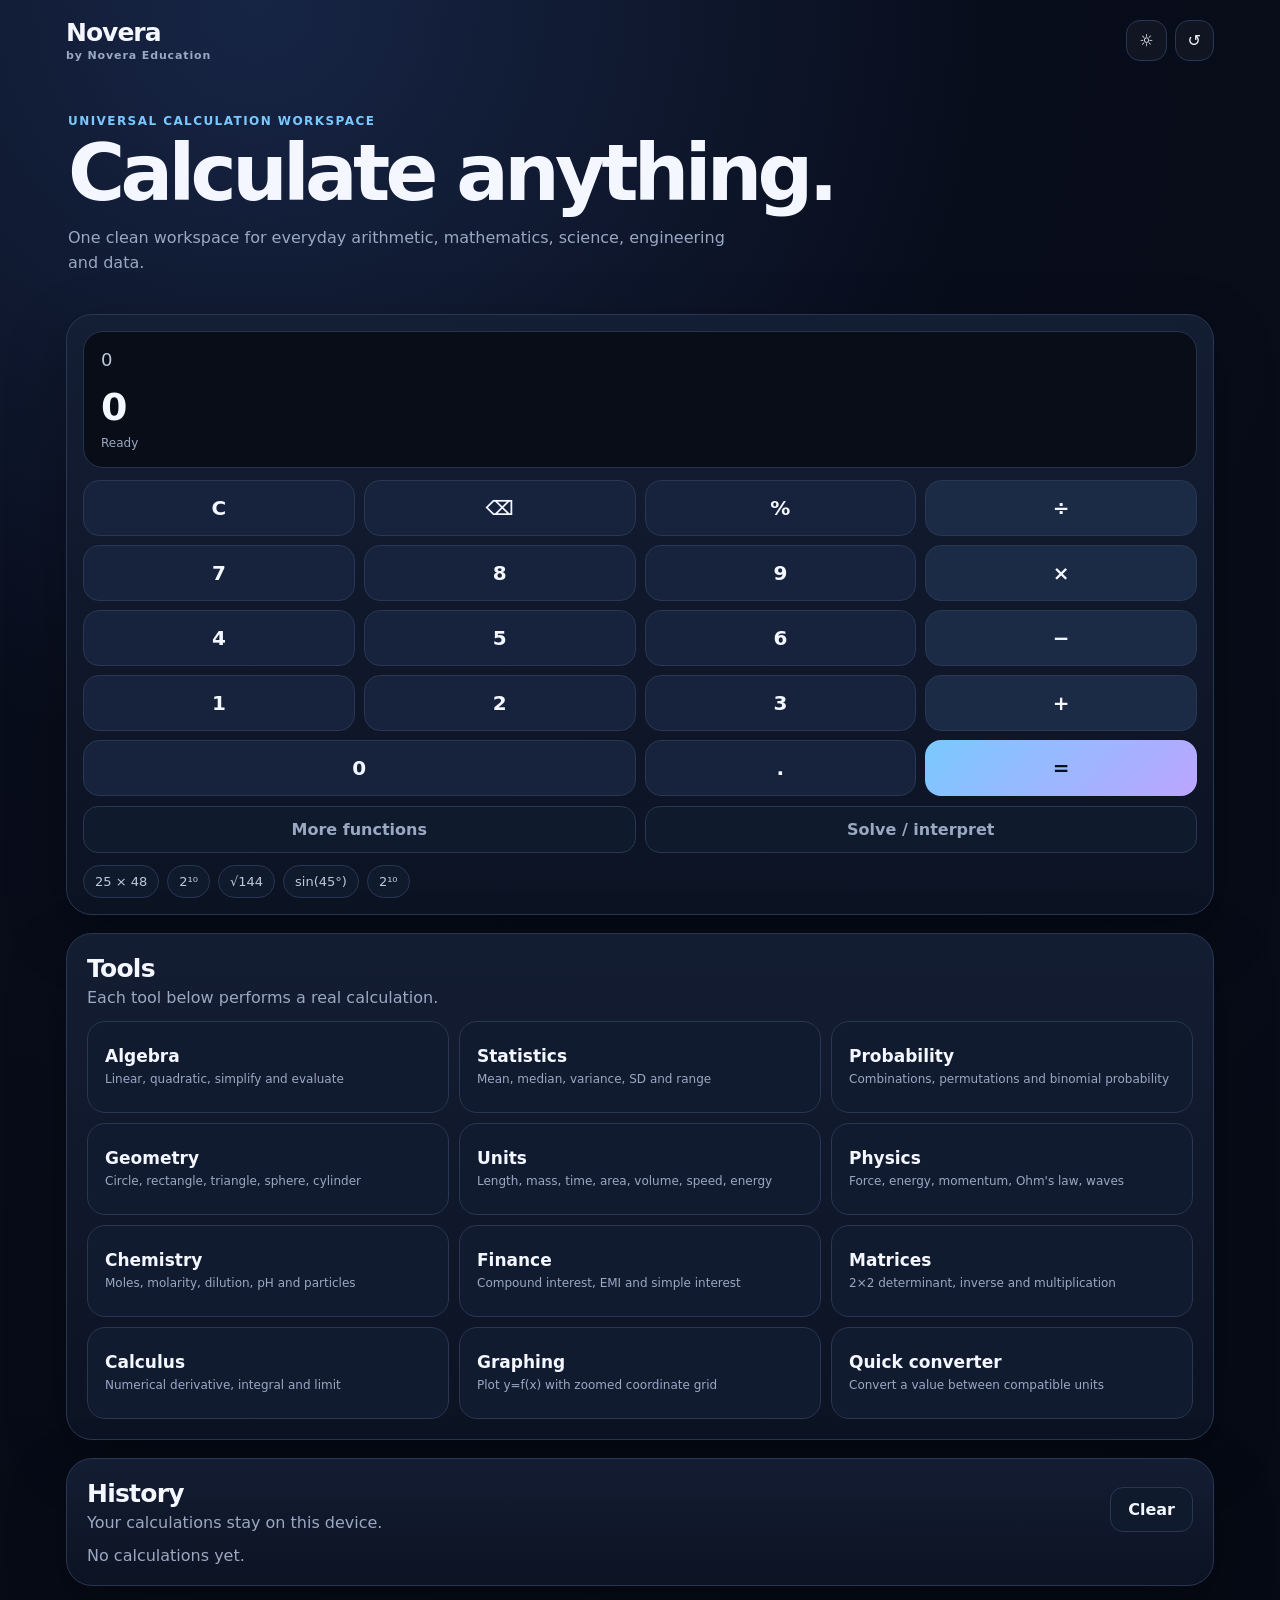
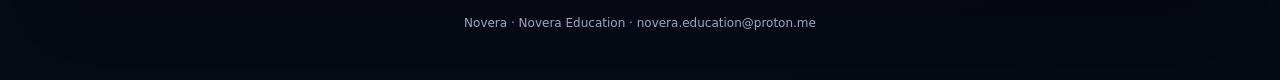
==== commit 33a79290: "Add files via upload" ====
--- a/index.html
+++ b/index.html
@@ -3,85 +3,138 @@
 <head>
 <meta charset="utf-8">
 <meta name="viewport" content="width=device-width,initial-scale=1,viewport-fit=cover">
-<meta name="theme-color" content="#0a1020">
+<meta name="theme-color" content="#0b1020">
 <title>Novera — Universal Calculator</title>
 <style>
-:root{--bg:#07101f;--bg2:#0c1730;--p:rgba(18,29,54,.84);--p2:rgba(25,39,70,.9);--t:#eef4ff;--m:#93a2bf;--l:rgba(255,255,255,.1);--a:#7dd3fc;--b:#a78bfa;--good:#86efac;--bad:#fda4af;--r:22px;--sh:0 22px 70px rgba(0,0,0,.35)}
-[data-theme=light]{--bg:#eef4fb;--bg2:#e1eaf7;--p:rgba(255,255,255,.88);--p2:#f8fbff;--t:#0b1730;--m:#65728b;--l:rgba(12,23,48,.12);--a:#0284c7;--b:#7c3aed;--sh:0 22px 65px rgba(40,60,100,.16)}
-*{box-sizing:border-box}html,body{margin:0;min-height:100%;font-family:Inter,system-ui,-apple-system,Segoe UI,Roboto,Arial,sans-serif;color:var(--t);background:radial-gradient(circle at 10% 0,rgba(125,211,252,.13),transparent 27%),radial-gradient(circle at 92% 0,rgba(167,139,250,.14),transparent 25%),linear-gradient(180deg,var(--bg),var(--bg2))}button,input,select,textarea{font:inherit}button{cursor:pointer}.app{max-width:1500px;margin:auto;padding:16px}.panel{background:var(--p);border:1px solid var(--l);border-radius:var(--r);box-shadow:var(--sh);backdrop-filter:blur(18px)}.top{display:flex;justify-content:space-between;align-items:center;gap:10px;margin-bottom:16px}.brand{display:flex;align-items:center;gap:11px}.logo{width:46px;height:46px;border-radius:15px;display:grid;place-items:center;font-weight:950;font-size:24px;color:#08111f;background:linear-gradient(135deg,var(--a),var(--b))}.brand h1{margin:0;font-size:20px}.brand small{color:var(--m)}.actions{display:flex;gap:8px;flex-wrap:wrap}.btn{border:1px solid var(--l);background:var(--p);color:var(--t);border-radius:14px;padding:10px 12px}.btn.primary{border:0;color:#07101f;font-weight:850;background:linear-gradient(135deg,var(--a),#c4b5fd)}.hero{display:grid;grid-template-columns:1.35fr .65fr;gap:16px;margin-bottom:16px}.heroMain{padding:26px}.eyebrow{font-size:11px;color:var(--a);font-weight:800;letter-spacing:.16em;text-transform:uppercase}.hero h2{font-size:clamp(38px,6vw,74px);line-height:.95;letter-spacing:-.06em;margin:10px 0}.hero p{color:var(--m);line-height:1.6;max-width:760px}.inputRow{display:flex;gap:8px;margin-top:18px}.inputRow input,.field input,.field select,.field textarea{width:100%;background:var(--p2);border:1px solid var(--l);color:var(--t);border-radius:14px;padding:14px;outline:none}.inputRow input{font-size:16px}.inputRow .btn{min-width:130px}.examples{display:flex;gap:7px;flex-wrap:wrap;margin-top:10px}.tag{border:1px solid var(--l);background:rgba(255,255,255,.04);color:var(--m);border-radius:999px;padding:7px 10px;font-size:12px}.heroStats{padding:16px;display:grid;grid-template-rows:repeat(3,1fr);gap:9px}.stat{padding:16px;border:1px solid var(--l);border-radius:17px;background:rgba(255,255,255,.03)}.stat b{font-size:27px}.stat span{display:block;color:var(--m);font-size:11px;margin-top:3px}.layout{display:grid;grid-template-columns:240px minmax(0,1fr) 300px;gap:16px}.side,.right{padding:12px}.sect{font-size:11px;letter-spacing:.14em;color:var(--m);text-transform:uppercase;padding:9px}.nav{width:100%;text-align:left;background:transparent;border:1px solid transparent;color:var(--t);border-radius:13px;padding:11px 12px;margin:2px 0}.nav:hover,.nav.active{background:rgba(255,255,255,.05);border-color:var(--l)}.work{padding:15px;min-width:0}.modes{display:flex;gap:7px;overflow:auto;margin-bottom:10px}.mode{white-space:nowrap;border:1px solid var(--l);background:transparent;color:var(--m);border-radius:999px;padding:9px 12px}.mode.active{color:var(--t);background:rgba(125,211,252,.1);border-color:rgba(125,211,252,.3)}.display{border:1px solid var(--l);background:var(--p2);border-radius:18px;padding:15px}.expr{width:100%;border:0;outline:0;background:transparent;color:var(--t);font-size:clamp(22px,4vw,38px)}.answer{font-size:clamp(28px,5vw,48px);font-weight:950;letter-spacing:-.045em;margin-top:11px;padding-top:12px;border-top:1px solid var(--l);word-break:break-word}.meta{display:flex;gap:7px;flex-wrap:wrap;margin-top:9px}.badge{font-size:11px;color:var(--m);border:1px solid var(--l);border-radius:999px;padding:6px 9px}.keyboard{margin-top:10px}.row{display:grid;grid-template-columns:repeat(6,minmax(0,1fr));gap:7px;margin-bottom:7px}.key{min-height:49px;border-radius:14px;border:1px solid var(--l);background:rgba(255,255,255,.04);color:var(--t);font-weight:780}.key.fn{background:rgba(125,211,252,.08)}.key.op{background:rgba(167,139,250,.12)}.key.soft{color:var(--m)}.key.wide{grid-column:span 2}.quick{display:grid;grid-template-columns:repeat(2,minmax(0,1fr));gap:8px;margin-top:14px}.tool{padding:12px;border:1px solid var(--l);border-radius:15px;background:var(--p2);color:var(--t);text-align:left}.tool b{display:block;font-size:14px}.tool small{display:block;color:var(--m);margin-top:3px}.card{border:1px solid var(--l);border-radius:16px;padding:13px;background:rgba(255,255,255,.025);margin-bottom:9px}.card h3{margin:0 0 8px;font-size:14px}.card p{margin:6px 0;color:var(--m);font-size:12px;line-height:1.55}.history{padding:10px;border:1px solid var(--l);border-radius:13px;margin-top:7px}.history .q{font-size:12px;color:var(--m);white-space:nowrap;overflow:hidden;text-overflow:ellipsis}.history .a{font-weight:820;margin-top:4px;word-break:break-word}.modal{position:fixed;inset:0;z-index:30;background:rgba(4,8,18,.65);display:none;align-items:center;justify-content:center;padding:16px}.modal.show{display:flex}.modalBox{width:min(760px,100%);max-height:90vh;overflow:auto;padding:18px}.form{display:grid;grid-template-columns:repeat(2,minmax(0,1fr));gap:10px}.field{display:flex;flex-direction:column;gap:6px}.field label{font-size:11px;color:var(--m)}.notice{margin-top:10px;border:1px solid rgba(134,239,172,.18);background:rgba(134,239,172,.07);border-radius:14px;padding:12px;color:var(--m);font-size:12px;line-height:1.6}.bad{color:var(--bad)}table{width:100%;border-collapse:collapse;font-size:12px}th,td{padding:7px;border-bottom:1px solid var(--l);text-align:right}th{text-align:left;color:var(--m)}.canvas{height:320px;border:1px solid var(--l);border-radius:16px;overflow:hidden;margin-top:10px;background:#fff}.canvas canvas{width:100%;height:100%;display:block}.footer{text-align:center;color:var(--m);font-size:11px;padding:26px 0 8px}
-@media(max-width:1100px){.layout{grid-template-columns:210px minmax(0,1fr)}.right{grid-column:1/-1}.hero{grid-template-columns:1fr}}@media(max-width:760px){.app{padding:9px}.layout{grid-template-columns:1fr}.side{order:2}.right{order:3}.work{order:1}.heroMain{padding:20px}.hero h2{font-size:44px}.heroStats{grid-template-columns:repeat(3,1fr);grid-template-rows:1fr}.row{grid-template-columns:repeat(4,minmax(0,1fr))}.quick{grid-template-columns:1fr}.form{grid-template-columns:1fr}.inputRow{flex-direction:column}.inputRow .btn{min-height:50px}.brand small{display:none}}
+:root{--bg:#080d1b;--panel:#10182b;--panel2:#151f36;--line:#293754;--text:#f4f7ff;--muted:#9aa8c2;--accent:#79c9ff;--accent2:#bca5ff;--good:#8de0b2;--bad:#ff9da8;--shadow:0 20px 60px rgba(0,0,0,.28)}
+*{box-sizing:border-box}html{scroll-behavior:smooth}body{margin:0;background:radial-gradient(circle at 20% 0%,#172545 0,#080d1b 38%,#060a14 100%);color:var(--text);font-family:Inter,system-ui,-apple-system,Segoe UI,Roboto,Arial,sans-serif;min-height:100vh}button,input,select,textarea{font:inherit}button{cursor:pointer;color:inherit}.app{max-width:1180px;margin:auto;padding:18px 16px 50px}.top{display:flex;align-items:center;justify-content:space-between;gap:12px;margin-bottom:30px}.brand{font-weight:850;font-size:25px;letter-spacing:-.04em}.brand small{display:block;color:var(--muted);font-size:11px;font-weight:650;letter-spacing:.08em;margin-top:2px}.top-actions{display:flex;gap:8px}.iconbtn,.modebtn{background:rgba(255,255,255,.035);border:1px solid var(--line);border-radius:14px;padding:10px 12px}.hero{padding:22px 2px 18px}.eyebrow{color:var(--accent);font-weight:750;font-size:12px;letter-spacing:.12em;text-transform:uppercase}.hero h1{font-size:clamp(42px,8vw,78px);line-height:.92;letter-spacing:-.06em;margin:10px 0 15px;max-width:800px}.hero p{color:var(--muted);font-size:16px;line-height:1.6;max-width:680px;margin:0}.calc-card,.section,.tool-panel{background:linear-gradient(180deg,rgba(20,30,52,.96),rgba(12,19,35,.96));border:1px solid var(--line);border-radius:26px;box-shadow:var(--shadow)}.calc-card{padding:16px;margin-top:20px}.display{background:#080d18;border:1px solid #26334d;border-radius:20px;padding:17px;min-height:125px;display:flex;flex-direction:column;justify-content:center}.expr{font-size:18px;color:#bdc9dc;word-break:break-word;min-height:28px}.answer{font-size:38px;font-weight:800;letter-spacing:-.035em;margin-top:8px;word-break:break-word}.status{font-size:12px;margin-top:7px;color:var(--muted)}.status.bad{color:var(--bad)}.status.good{color:var(--good)}.keypad{display:grid;grid-template-columns:repeat(4,1fr);gap:9px;margin-top:12px}.key{border:1px solid var(--line);background:#17233d;border-radius:16px;min-height:56px;font-weight:750;font-size:20px}.key:hover{background:#1c2b49}.key.op{background:#1b2b45}.key.eq{background:linear-gradient(135deg,var(--accent),var(--accent2));color:#07101e;border:0}.key.zero{grid-column:span 2}.advanced-row{display:flex;gap:9px;margin-top:10px}.advanced-row button{flex:1;padding:13px;border-radius:15px;border:1px solid var(--line);background:#101a2d;color:var(--muted);font-weight:750}.chips{display:flex;flex-wrap:wrap;gap:8px;margin-top:12px}.chip{padding:8px 11px;border:1px solid var(--line);background:#101a2d;border-radius:999px;color:#bdc9dc;font-size:13px}.section{padding:20px;margin-top:18px}.section-head{display:flex;justify-content:space-between;align-items:end;gap:15px;margin-bottom:14px}.section h2{font-size:25px;margin:0;letter-spacing:-.03em}.section p{color:var(--muted);margin:5px 0 0}.tools-grid{display:grid;grid-template-columns:repeat(3,1fr);gap:10px}.tool{padding:17px;border-radius:18px;border:1px solid var(--line);background:#111b30;text-align:left;min-height:92px}.tool strong{display:block;font-size:17px}.tool span{display:block;color:var(--muted);font-size:12px;margin-top:5px;line-height:1.35}.tool:hover{border-color:#466080;transform:translateY(-1px)}.panel-wrap{display:none;margin-top:16px}.panel-wrap.open{display:block}.tool-panel{padding:18px}.panel-title{display:flex;align-items:center;justify-content:space-between;gap:12px;margin-bottom:16px}.panel-title h3{margin:0;font-size:25px}.close{background:#101a2d;border:1px solid var(--line);border-radius:13px;padding:9px 13px}.fields{display:grid;grid-template-columns:repeat(2,1fr);gap:12px}.field{display:flex;flex-direction:column;gap:7px}.field.full{grid-column:1/-1}.field label{font-size:12px;color:var(--muted);font-weight:700}.field input,.field select,.field textarea{width:100%;border:1px solid var(--line);background:#0a1222;color:var(--text);border-radius:13px;padding:13px;outline:none}.field textarea{min-height:90px;resize:vertical}.field input:focus,.field select:focus,.field textarea:focus{border-color:#5e86ae}.actions{display:flex;gap:9px;flex-wrap:wrap;margin-top:14px}.primary{background:linear-gradient(135deg,var(--accent),var(--accent2));color:#07101e;border:0;border-radius:13px;padding:12px 17px;font-weight:800}.secondary{background:#101a2d;border:1px solid var(--line);border-radius:13px;padding:12px 17px;font-weight:750}.result{margin-top:15px;background:#0a1221;border:1px solid var(--line);border-radius:16px;padding:15px;line-height:1.6;white-space:pre-wrap;overflow:auto}.result .big{font-size:27px;font-weight:800}.muted{color:var(--muted)}.history-list{display:flex;flex-direction:column;gap:8px}.history-item{display:flex;justify-content:space-between;gap:10px;align-items:center;padding:12px;border:1px solid var(--line);border-radius:14px;background:#0e1729}.history-item button{border:0;background:transparent;color:var(--muted)}.graphbox{background:#fff;border-radius:15px;overflow:hidden;margin-top:14px}.graphbox canvas{display:block;width:100%;height:320px}.footer{text-align:center;color:var(--muted);font-size:12px;padding:30px 0 0}.light{--bg:#f4f7fb;--panel:#fff;--panel2:#f0f4fa;--line:#d6deeb;--text:#101827;--muted:#60708b;--shadow:0 15px 40px rgba(25,45,80,.1);background:linear-gradient(180deg,#f8fbff,#eef3fa)}.light .calc-card,.light .section,.light .tool-panel{background:#fff}.light .display{background:#f6f9fd;border-color:#dbe3ef}.light .key,.light .tool,.light .secondary,.light .advanced-row button,.light .chip,.light .iconbtn,.light .modebtn,.light .close{background:#f3f6fa}.light .field input,.light .field select,.light .field textarea{background:#f7f9fc;color:#101827}.light .result,.light .history-item{background:#f6f9fd}.hidden{display:none!important}@media(max-width:760px){.app{padding:14px 12px 40px}.top{margin-bottom:18px}.hero h1{font-size:49px}.tools-grid{grid-template-columns:repeat(2,1fr)}.fields{grid-template-columns:1fr}.field.full{grid-column:auto}.answer{font-size:31px}.key{min-height:53px}.section,.calc-card{border-radius:22px}.tools-grid .tool{min-height:84px}.graphbox canvas{height:270px}}@media(max-width:420px){.tools-grid{grid-template-columns:1fr 1fr}.tool{padding:14px}.key{font-size:18px}.hero p{font-size:14px}}
 </style>
 </head>
 <body>
-<div class="app">
-<header class="top"><div class="brand"><div class="logo">N</div><div><h1>Novera</h1><small>Universal Calculation Workspace</small></div></div><div class="actions"><button class="btn" id="historyBtn">History</button><button class="btn" id="favBtn">Favorites</button><button class="btn" id="themeBtn">Theme</button><button class="btn" id="settingsBtn">Settings</button></div></header>
-<section class="hero"><div class="panel heroMain"><div class="eyebrow">Novera V1</div><h2>Calculate anything.</h2><p>One free, local-first workspace for arithmetic, equations, functions, units, science, statistics, matrices, finance and graphs.</p><div class="inputRow"><input id="heroInput" placeholder="Try 25 × 48, 2x + 7 = 19, sin(45°), 15 km to miles…"><button class="btn primary" id="heroCalc">Calculate</button></div><div class="examples"><button class="tag" data-ex="25*48">25 × 48</button><button class="tag" data-ex="2*x+7=19">2x + 7 = 19</button><button class="tag" data-ex="sin(45)">sin(45°)</button><button class="tag" data-ex="sqrt(144)">√144</button><button class="tag" data-ex="15 km to miles">15 km → miles</button></div></div><div class="panel heroStats"><div class="stat"><b>∞</b><span>Local calculations</span></div><div class="stat"><b id="count">0</b><span>History items</span></div><div class="stat"><b>1 file</b><span>Standalone V1</span></div></div></section>
-<main class="layout">
-<aside class="panel side"><div class="sect">Modes</div><button class="nav active" data-tool="calculator">Calculator</button><button class="nav" data-tool="algebra">Algebra</button><button class="nav" data-tool="calculus">Calculus</button><button class="nav" data-tool="geometry">Geometry</button><button class="nav" data-tool="statistics">Statistics</button><button class="nav" data-tool="matrix">Matrices</button><button class="nav" data-tool="graph">Graphing</button><button class="nav" data-tool="physics">Physics</button><button class="nav" data-tool="chemistry">Chemistry</button><button class="nav" data-tool="finance">Finance</button><button class="nav" data-tool="units">Units</button><div class="sect">Quick tools</div><button class="nav" data-tool="percent">Percentage</button><button class="nav" data-tool="quadratic">Quadratic</button><button class="nav" data-tool="statslist">Data stats</button></aside>
-<section class="panel work"><div class="modes"><button class="mode active" data-mode="simple">Simple</button><button class="mode" data-mode="scientific">Scientific</button><button class="mode" data-mode="advanced">Advanced</button><button class="mode" data-mode="expert">Expert</button></div><div class="display"><input id="expr" class="expr" autocomplete="off" spellcheck="false" placeholder="Enter a calculation…"><div id="answer" class="answer">0</div><div id="meta" class="meta"><span class="badge">Ready</span><span class="badge">Angle: DEG</span></div></div><div id="keyboard" class="keyboard"></div><div class="actions" style="margin-top:10px"><button class="btn" id="copy">Copy result</button><button class="btn" id="saveFav">Save favorite</button><button class="btn" id="clear">Clear</button></div><div id="tools" class="quick"></div></section>
-<aside class="panel right"><div class="card"><h3>Input power</h3><p>Use + − × ÷ ^, brackets, variables, sin(), cos(), tan(), asin(), acos(), atan(), sqrt(), ln(), log(), factorial ! and unit conversions.</p></div><div class="card"><h3>Popular</h3><div id="popular"></div></div><div class="card"><h3>Recent</h3><div id="recent"></div></div></aside>
-</main><div class="footer">Novera · Novera Education · Free to use · Local-first</div></div>
-<div class="modal" id="modal"><div class="panel modalBox"><div style="display:flex;justify-content:space-between;align-items:center;gap:8px"><h2 id="mt" style="margin:0"></h2><button class="btn" id="close">Close</button></div><div id="mb"></div></div></div>
+<div class="app" id="app">
+<header class="top"><div class="brand">Novera<small>by Novera Education</small></div><div class="top-actions"><button class="iconbtn" id="themeBtn" title="Theme">☼</button><button class="iconbtn" id="historyBtn" title="History">↺</button></div></header>
+<section class="hero"><div class="eyebrow">Universal calculation workspace</div><h1>Calculate anything.</h1><p>One clean workspace for everyday arithmetic, mathematics, science, engineering and data.</p></section>
+<section class="calc-card" id="calculator">
+<div class="display"><div class="expr" id="displayExpr">0</div><div class="answer" id="displayAns">0</div><div class="status" id="displayStatus">Ready</div></div>
+<div class="keypad" id="keypad">
+<button class="key" data-k="C">C</button><button class="key" data-k="back">⌫</button><button class="key" data-k="%">%</button><button class="key op" data-k="/">÷</button>
+<button class="key" data-k="7">7</button><button class="key" data-k="8">8</button><button class="key" data-k="9">9</button><button class="key op" data-k="*">×</button>
+<button class="key" data-k="4">4</button><button class="key" data-k="5">5</button><button class="key" data-k="6">6</button><button class="key op" data-k="-">−</button>
+<button class="key" data-k="1">1</button><button class="key" data-k="2">2</button><button class="key" data-k="3">3</button><button class="key op" data-k="+">+</button>
+<button class="key zero" data-k="0">0</button><button class="key" data-k=".">.</button><button class="key eq" data-k="=">=</button>
+</div>
+<div class="advanced-row"><button id="moreBtn">More functions</button><button id="solveBtn">Solve / interpret</button></div>
+<div class="chips"><button class="chip" data-example="25*48">25 × 48</button><button class="chip" data-example="2^10">2¹⁰</button><button class="chip" data-example="sqrt(144)">√144</button><button class="chip" data-example="sin(45deg)">sin(45°)</button><button class="chip" data-example="2^10">2¹⁰</button></div>
+<div class="advanced-row hidden" id="moreKeys"><button data-fn="sqrt">√</button><button data-fn="square">x²</button><button data-fn="power">xʸ</button><button data-fn="pi">π</button><button data-fn="sin">sin</button><button data-fn="cos">cos</button><button data-fn="tan">tan</button><button data-fn="log">log</button><button data-fn="ln">ln</button><button data-fn="factorial">n!</button></div>
+</section>
+<section class="section"><div class="section-head"><div><h2>Tools</h2><p>Each tool below performs a real calculation.</p></div></div>
+<div class="tools-grid">
+<button class="tool" data-tool="algebra"><strong>Algebra</strong><span>Linear, quadratic, simplify and evaluate</span></button>
+<button class="tool" data-tool="statistics"><strong>Statistics</strong><span>Mean, median, variance, SD and range</span></button>
+<button class="tool" data-tool="probability"><strong>Probability</strong><span>Combinations, permutations and binomial probability</span></button>
+<button class="tool" data-tool="geometry"><strong>Geometry</strong><span>Circle, rectangle, triangle, sphere, cylinder</span></button>
+<button class="tool" data-tool="units"><strong>Units</strong><span>Length, mass, time, area, volume, speed, energy</span></button>
+<button class="tool" data-tool="physics"><strong>Physics</strong><span>Force, energy, momentum, Ohm's law, waves</span></button>
+<button class="tool" data-tool="chemistry"><strong>Chemistry</strong><span>Moles, molarity, dilution, pH and particles</span></button>
+<button class="tool" data-tool="finance"><strong>Finance</strong><span>Compound interest, EMI and simple interest</span></button>
+<button class="tool" data-tool="matrix"><strong>Matrices</strong><span>2×2 determinant, inverse and multiplication</span></button>
+<button class="tool" data-tool="calculus"><strong>Calculus</strong><span>Numerical derivative, integral and limit</span></button>
+<button class="tool" data-tool="graph"><strong>Graphing</strong><span>Plot y=f(x) with zoomed coordinate grid</span></button>
+<button class="tool" data-tool="converter"><strong>Quick converter</strong><span>Convert a value between compatible units</span></button>
+</div>
+<div id="panel" class="panel-wrap"></div>
+</section>
+<section class="section" id="historySection"><div class="section-head"><div><h2>History</h2><p>Your calculations stay on this device.</p></div><button class="secondary" id="clearHistory">Clear</button></div><div class="history-list" id="historyList"></div></section>
+<footer class="footer">Novera · Novera Education · novera.education@proton.me</footer>
+</div>
 <script>
 'use strict';
-const $=s=>document.querySelector(s), $$=s=>[...document.querySelectorAll(s)], fmt=n=>{if(!Number.isFinite(n))return String(n);if(Math.abs(n)<1e-12)n=0;return Math.abs(n)>=1e12||Math.abs(n)>0&&Math.abs(n)<1e-8?n.toExponential(10).replace(/\.0+e/,'e'):Number(n.toFixed(12)).toString()}, esc=s=>String(s).replace(/[&<>"']/g,c=>({'&':'&amp;','<':'&lt;','>':'&gt;','"':'&quot;',"'":'&#039;'}[c]));
-const S={theme:localStorage.getItem('novera-theme')||'dark',mode:'simple',angle:'DEG',result:0,history:JSON.parse(localStorage.getItem('novera-history')||'[]'),fav:JSON.parse(localStorage.getItem('novera-fav')||'[]')};document.documentElement.dataset.theme=S.theme;
-const funcs={sin:x=>Math.sin(S.angle==='DEG'?x*Math.PI/180:x),cos:x=>Math.cos(S.angle==='DEG'?x*Math.PI/180:x),tan:x=>Math.tan(S.angle==='DEG'?x*Math.PI/180:x),asin:x=>S.angle==='DEG'?Math.asin(x)*180/Math.PI:Math.asin(x),acos:x=>S.angle==='DEG'?Math.acos(x)*180/Math.PI:Math.acos(x),atan:x=>S.angle==='DEG'?Math.atan(x)*180/Math.PI:Math.atan(x),sqrt:Math.sqrt,cbrt:Math.cbrt,abs:Math.abs,exp:Math.exp,ln:Math.log,log:x=>Math.log10(x),log10:x=>Math.log10(x),floor:Math.floor,ceil:Math.ceil,round:Math.round,sinh:Math.sinh,cosh:Math.cosh,tanh:Math.tanh};
-const constants={pi:Math.PI,e:Math.E};
-function norm(s){return s.replaceAll('×','*').replaceAll('÷','/').replaceAll('−','-').replace(/√/g,'sqrt').replace(/π/g,'pi').replace(/(\d|\))\s*(?=[A-Za-z(])/g,'$1*').replace(/(\d)\s*(?=\()/g,'$1*').replace(/\)\s*(?=\d)/g,')*').replace(/\s+/g,'').replaceAll('^','**')}
-function ev(s,vars={}){let x=norm(s).replace(/(\d+(?:\.\d+)?)!/g,'fact($1)');if(!/^[0-9A-Za-z_+\-*/%().]+$/.test(x))throw Error('Unsupported symbol');const local={...constants,...vars,fact:n=>{if(!Number.isInteger(n)||n<0||n>170)throw Error('Factorial: integer 0–170');let r=1;for(let i=2;i<=n;i++)r*=i;return r}};const names=[...new Set([...Object.keys(local),...Object.keys(funcs)])],vals=names.map(k=>local[k]??funcs[k]);try{return Function(...names,'"use strict";return ('+x+');')(...vals)}catch{throw Error('Could not evaluate expression')}}
-const units={length:{mm:.001,cm:.01,m:1,km:1000,in:.0254,ft:.3048,yd:.9144,mi:1609.344},mass:{mg:1e-6,g:.001,kg:1,t:1000,oz:.028349523125,lb:.45359237},time:{ms:.001,s:1,min:60,h:3600,day:86400},area:{mm2:1e-6,cm2:1e-4,m2:1,km2:1e6,ft2:.09290304,acre:4046.8564224},volume:{ml:1e-6,l:.001,m3:1,cm3:1e-6,ft3:.028316846592,gal:.003785411784},speed:{mps:1,kph:1000/3600,mph:1609.344/3600,knot:1852/3600},pressure:{pa:1,kpa:1000,bar:1e5,atm:101325,psi:6894.757293},energy:{j:1,kj:1000,cal:4.184,kcal:4184,wh:3600,kwh:3600000},power:{w:1,kw:1000,hp:745.6998715823}};
-function conv(s){let m=s.trim().match(/^(-?\d+(?:\.\d+)?)\s*([A-Za-z0-9]+)\s*(?:to|->|→)\s*([A-Za-z0-9]+)$/);if(!m)return null;let n=+m[1],a=m[2].toLowerCase(),b=m[3].toLowerCase();for(const cat of Object.values(units))if(cat[a]!=null&&cat[b]!=null)return `${fmt(n*cat[a]/cat[b])} ${m[3]}`;if(['c','f','k'].includes(a)&&['c','f','k'].includes(b)){let c=a==='c'?n:a==='f'?(n-32)*5/9:n-273.15;let o=b==='c'?c:b==='f'?c*9/5+32:c+273.15;return `${fmt(o)} ${m[3]}`}throw Error('Unknown or incompatible units')}
-function poly2(expr){const f=x=>ev(expr.replace(/x/g,`(${x})`));let y0=f(0),y1=f(1),ym=f(-1),y2=f(2),c=y0,b=(y1-ym)/2,a=(y1+ym-2*y0)/2;if(Math.abs(f(2)-(4*a+2*b+c))>1e-7)throw Error('Equation is not quadratic/linear');return{a,b,c}}
-function solve(eq){let q=eq.split('=');if(q.length!==2)throw Error('Use =');let {a,b,c}=poly2(`(${q[0]})-(${q[1]})`);if(Math.abs(a)<1e-12){if(Math.abs(b)<1e-12)return Math.abs(c)<1e-12?'Every x is a solution':'No solution';return `x = ${fmt(-c/b)}`}let d=b*b-4*a*c;if(d>1e-12)return `x₁ = ${fmt((-b+Math.sqrt(d))/(2*a))}, x₂ = ${fmt((-b-Math.sqrt(d))/(2*a))}`;if(Math.abs(d)<=1e-12)return `x = ${fmt(-b/(2*a))}`;return `x = ${fmt(-b/(2*a))} ± ${fmt(Math.sqrt(-d)/(2*a))}i`}
-function stats(a){a=a.filter(Number.isFinite).sort((x,y)=>x-y);if(!a.length)throw Error('No numbers');let n=a.length,sum=a.reduce((x,y)=>x+y,0),mean=sum/n,med=n%2?a[(n-1)/2]:(a[n/2-1]+a[n/2])/2,varp=a.reduce((s,x)=>s+(x-mean)**2,0)/n;let map=new Map();a.forEach(x=>map.set(x,(map.get(x)||0)+1));let max=0,mods=[];for(const[k,v]of map){if(v>max){max=v;mods=[k]}else if(v===max)mods.push(k)}let q=p=>{let pos=(n-1)*p,i=Math.floor(pos),r=pos-i;return a[i+1]===undefined?a[i]:a[i]+r*(a[i+1]-a[i])};return{n,sum,mean,median:med,mode:max>1?mods:[],min:a[0],max:a[n-1],range:a[n-1]-a[0],variance:varp,sd:Math.sqrt(varp),q1:q(.25),q3:q(.75)}}
-const phys={force:(m,a)=>m*a,weight:(m,g=9.80665)=>m*g,kinetic:(m,v)=>.5*m*v*v,potential:(m,g,h)=>m*g*h,momentum:(m,v)=>m*v,work:(f,d)=>f*d,power:(w,t)=>w/t,density:(m,v)=>m/v,pressure:(F,A)=>F/A,ohm:(V,R)=>V/R,electricPower:(V,I)=>V*I,waveSpeed:(f,l)=>f*l,E:(m)=>m*299792458**2};
-const chem={moles:(m,mm)=>m/mm,mass:(n,mm)=>n*mm,molarity:(n,l)=>n/l,dilution:(m1,v1,v2)=>m1*v1/v2,particles:n=>n*6.02214076e23,pH:H=>-Math.log10(H),pOH:OH=>-Math.log10(OH)};
-function addHist(e,a){S.history.unshift({e,a});S.history=S.history.slice(0,100);save()};function save(){localStorage.setItem('novera-history',JSON.stringify(S.history));localStorage.setItem('novera-fav',JSON.stringify(S.fav));localStorage.setItem('novera-theme',S.theme);$('#count').textContent=S.history.length;recent()}
-function show(v,status='OK'){ $('#answer').textContent=typeof v==='string'?v:fmt(v);$('#meta').innerHTML=`<span class="badge">${status}</span><span class="badge">Angle: ${S.angle}</span>`;if(typeof v==='number')S.result=v }
-function calc(){let e=$('#expr').value.trim();if(!e)return show(0,'Ready');try{let a=conv(e);if(a==null)a=e.includes('=')?solve(e):ev(e);show(a,'Calculated');addHist(e,a)}catch(err){show('Check input','Error');$('#meta').innerHTML=`<span class="badge bad">${esc(err.message)}</span><span class="badge">Angle: ${S.angle}</span>`}}
-const KB={simple:[['(',')','⌫','C','%','÷'],['7','8','9','×','^','√'],['4','5','6','−','π','('],['1','2','3','+','=',')'],[['0','wide'],'.','00','Ans','M+','MRC']],scientific:[['sin','cos','tan','ln','log','⌫'],['(',')','π','e','%','÷'],['7','8','9','×','x²','√'],['4','5','6','−','xʸ','∛'],['1','2','3','+','!','='],[['0','wide'],'.','00','DEG','Ans','C']],advanced:[['asin','acos','atan','sinh','cosh','tanh'],['abs','floor','ceil','round','⌫','C'],['a','b','c','x','y','z'],['α','β','γ','θ','λ','∞'],['∫','∂','Σ','∏','det','='],[['0','wide'],'1','2','3','4','5']],expert:[['i','Re','Im','arg','conj','⌫'],['lim','d/dx','∫','∂','Σ','∏'],['matrix','vector','det','rank','eig','solve'],['a','b','c','x','y','z'],['π','e','∞','α','β','γ'],[['0','wide'],'.','+','−','×','=']]};
-function insert(t){let i=$('#expr'),a=i.selectionStart??i.value.length,b=i.selectionEnd??i.value.length;i.value=i.value.slice(0,a)+t+i.value.slice(b);i.focus();i.setSelectionRange(a+t.length,a+t.length)}
-function key(k){let i=$('#expr');if(k==='C'){i.value='';show(0,'Ready');return}if(k==='⌫'){let p=i.selectionStart||i.value.length;i.value=i.value.slice(0,Math.max(0,p-1))+i.value.slice(p);return}if(k==='='){calc();return}if(k==='DEG'){S.angle=S.angle==='DEG'?'RAD':'DEG';show($('#answer').textContent,S.angle);return}if(k==='Ans'){insert(String(S.result));return}if(k==='M+'){S.mem=(S.mem||0)+(Number(S.result)||0);return}if(k==='MRC'){insert(String(S.mem||0));return}let w={'sin':'sin(','cos':'cos(','tan':'tan(','asin':'asin(','acos':'acos(','atan':'atan(','ln':'ln(','log':'log(','sinh':'sinh(','cosh':'cosh(','tanh':'tanh(','abs':'abs(','floor':'floor(','ceil':'ceil(','round':'round(','sqrt':'sqrt(','∛':'cbrt(','x²':'^2','xʸ':'^','det':'det(','matrix':'matrix(','vector':'vector(','solve':'solve(','lim':'lim(','d/dx':'d/dx(','arg':'arg(','conj':'conj(','Re':'Re(','Im':'Im('};insert(w[k]??k)}
-function renderKB(){let box=$('#keyboard');box.innerHTML='';KB[S.mode].forEach(r=>{let row=document.createElement('div');row.className='row';r.forEach(item=>{let k=Array.isArray(item)?item[0]:item,b=document.createElement('button');b.className='key '+(k.match(/^(sin|cos|tan|ln|log|sqrt|∛|x²|xʸ|asin|acos|atan|sinh|cosh|tanh|abs|floor|ceil|round|a|b|c|x|y|z|α|β|γ|θ|λ|∞|∫|∂|Σ|∏|det|matrix|vector|lim|d\/dx|arg|conj|Re|Im|rank|eig|solve|i|π|e|Ans|M\+|MRC|DEG)$/)?'fn':(['+','−','×','÷','^','=','%'].includes(k)?'op':'soft'))+(Array.isArray(item)&&item[1]==='wide'?' wide':'');b.textContent=k;b.onclick=()=>key(k);row.appendChild(b)});box.appendChild(row)})}
-function renderRecent(){let box=$('#recent');box.innerHTML=S.history.slice(0,5).map(h=>`<div class="history" onclick="document.getElementById('expr').value='${esc(h.e).replaceAll("'","\\'")}'"><div class="q">${esc(h.e)}</div><div class="a">${esc(h.a)}</div></div>`).join('')||'<div class="muted">No calculations yet.</div>'}
-const tools=[['Basic calculator','Everyday math','calculator'],['Equation solver','Linear / quadratic','algebra'],['Calculus','Derivative / integral','calculus'],['Geometry','Area / volume','geometry'],['Statistics','Summary statistics','statistics'],['Matrices','2×2 matrix tools','matrix'],['Graphing','Plot y=f(x)','graph'],['Physics','Common formulas','physics'],['Chemistry','Moles / pH','chemistry'],['Finance','Compound growth','finance'],['Units','Conversions','units'],['Percentage','Percent tools','percent']];
-function renderTools(){let x=$('#tools');x.innerHTML='';tools.forEach(t=>{let b=document.createElement('button');b.className='tool';b.innerHTML=`<b>${t[0]}</b><small>${t[1]}</small>`;b.onclick=()=>openTool(t[2]);x.appendChild(b)})}
-function modal(title,body){$('#mt').textContent=title;$('#mb').innerHTML=body;$('#modal').classList.add('show')}function close(){ $('#modal').classList.remove('show') }
-function openTool(id){let map={
-percent:{title:'Percentage',body:`<div class="form"><div class="field"><label>Number</label><input id="pb" type="number" value="100"></div><div class="field"><label>Percent</label><input id="pp" type="number" value="15"></div></div><div class="actions" style="margin-top:10px"><button class="btn primary" onclick="document.getElementById('po').textContent=fmt(+pb.value*+pp.value/100)">Percentage of</button><button class="btn" onclick="document.getElementById('po').textContent=fmt(+pb.value*(1+ +pp.value/100))">Increase</button><button class="btn" onclick="document.getElementById('po').textContent=fmt(+pb.value*(1- +pp.value/100))">Decrease</button></div><div id="po" class="notice"></div>`},
-statslist:{title:'Data statistics',body:`<div class="field"><label>Numbers separated by commas</label><textarea id="si" rows="5" placeholder="12, 15, 19, 22, 25"></textarea></div><div class="actions" style="margin-top:10px"><button class="btn primary" id="sr">Analyze</button></div><div id="so"></div>`},
-quadratic:{title:'Quadratic solver',body:`<div class="form"><div class="field"><label>a</label><input id="qa" type="number" value="1"></div><div class="field"><label>b</label><input id="qb" type="number" value="-5"></div><div class="field"><label>c</label><input id="qc" type="number" value="6"></div></div><div class="actions" style="margin-top:10px"><button class="btn primary" id="qr">Solve</button></div><div id="qo"></div>`},
-algebra:{title:'Equation solver',body:`<div class="field"><label>Equation</label><input id="ae" value="2*x+7=19"></div><div class="actions" style="margin-top:10px"><button class="btn primary" id="ar">Solve</button></div><div id="ao"></div>`},
-units:{title:'Unit converter',body:`<div class="field"><label>Example: 15 km to miles</label><input id="ui" value="15 km to miles"></div><div class="actions" style="margin-top:10px"><button class="btn primary" id="ur">Convert</button></div><div id="uo"></div>`},
-physics:{title:'Physics',body:`<div class="form"><div class="field"><label>Formula</label><select id="ps"><option value="force">Force F=ma</option><option value="kinetic">Kinetic energy 1/2mv²</option><option value="potential">Potential energy mgh</option><option value="momentum">Momentum mv</option><option value="work">Work Fd</option><option value="power">Power W/t</option><option value="density">Density m/V</option><option value="pressure">Pressure F/A</option><option value="ohm">Ohm's law V/R</option><option value="electricPower">Electrical power VI</option><option value="waveSpeed">Wave speed fλ</option><option value="E">E=mc²</option></select></div><div class="field"><label>Values, comma-separated</label><input id="pv" placeholder="2,9.8"></div></div><div class="actions" style="margin-top:10px"><button class="btn primary" id="pr">Calculate</button></div><div id="po2"></div>`},
-chemistry:{title:'Chemistry',body:`<div class="form"><div class="field"><label>Tool</label><select id="cs"><option value="moles">Moles = mass/molar mass</option><option value="mass">Mass = moles×molar mass</option><option value="molarity">Molarity = moles/L</option><option value="dilution">M1V1= M2V2</option><option value="particles">Particles from moles</option><option value="pH">pH from [H+]</option><option value="pOH">pOH from [OH-]</option></select></div><div class="field"><label>Values</label><input id="cv" placeholder="10,18"></div></div><div class="actions" style="margin-top:10px"><button class="btn primary" id="cr">Calculate</button></div><div id="co"></div>`},
-finance:{title:'Finance',body:`<div class="form"><div class="field"><label>Principal</label><input id="fp" type="number" value="10000"></div><div class="field"><label>Annual rate %</label><input id="fr" type="number" value="8"></div><div class="field"><label>Years</label><input id="ft" type="number" value="5"></div><div class="field"><label>Compounds/year</label><input id="fn" type="number" value="12"></div></div><div class="actions" style="margin-top:10px"><button class="btn primary" id="fRun">Calculate</button></div><div id="fo"></div>`},
-geometry:{title:'Geometry',body:`<div class="form"><div class="field"><label>Shape</label><select id="gs"><option value="circle">Circle</option><option value="rect">Rectangle</option><option value="tri">Triangle</option><option value="sphere">Sphere</option><option value="cyl">Cylinder</option></select></div><div class="field"><label>Value 1</label><input id="g1" type="number" value="5"></div><div class="field"><label>Value 2</label><input id="g2" type="number" value="10"></div></div><div class="actions" style="margin-top:10px"><button class="btn primary" id="gr">Calculate</button></div><div id="go"></div>`},
-matrix:{title:'2×2 matrix',body:`<div class="field"><label>Entries a,b,c,d</label><input id="mi" value="1,2,3,4"></div><div class="actions" style="margin-top:10px"><button class="btn primary" id="mr">Analyze</button></div><div id="mo"></div>`},
-calculus:{title:'Calculus',body:`<div class="field"><label>Polynomial in x</label><input id="ci" value="x^3+2*x^2-5*x"></div><div class="actions" style="margin-top:10px"><button class="btn primary" id="dr">Derivative</button><button class="btn" id="ir">Integral 0→1</button></div><div id="co2"></div>`},
-graph:{title:'Graphing',body:`<div class="field"><label>y = f(x)</label><input id="gi" value="x^2"></div><div class="actions" style="margin-top:10px"><button class="btn primary" id="plot">Plot</button></div><div class="canvas"><canvas id="gc"></canvas></div>`}
-};let z=map[id];if(!z)return;modal(z.title,z.body);wire(id)}
-function deriv(s){s=s.replaceAll(' ','');let terms=s.match(/[+-]?[^+-]+/g)||[],o=[];for(let t of terms){let sign=t[0]==='-'?'-':'';if(t[0]==='+'||t[0]==='-')t=t.slice(1);if(!t.includes('x'))continue;let p=t.includes('^')?+t.split('^')[1]:1,c=t.split('x')[0];c=c?Number(c):1;let nc=c*p,np=p-1;o.push((o.length&&sign!=='-'?'+':sign)+fmt(nc)+(np===1?'x':np===0?'':`x^${np}`))}return o.join('')||'Use polynomial terms such as x^3+2*x^2'}
-function integral(expr,a=0,b=1){let f=x=>ev(expr.replace(/x/g,`(${x})`)),n=1200,h=(b-a)/n,s=f(a)+f(b);for(let i=1;i<n;i++)s+=(i%2?4:2)*f(a+i*h);return s*h/3}
-function wire(id){if(id==='statslist')$('#sr').onclick=()=>{try{let s=stats($('#si').value.split(',').map(Number));$('#so').innerHTML=`<div class="notice"><table><tr><th>Count</th><td>${s.n}</td></tr><tr><th>Sum</th><td>${fmt(s.sum)}</td></tr><tr><th>Mean</th><td>${fmt(s.mean)}</td></tr><tr><th>Median</th><td>${fmt(s.median)}</td></tr><tr><th>Mode</th><td>${s.mode.length?s.mode.map(fmt).join(', '):'None'}</td></tr><tr><th>Range</th><td>${fmt(s.range)}</td></tr><tr><th>Variance</th><td>${fmt(s.variance)}</td></tr><tr><th>SD</th><td>${fmt(s.sd)}</td></tr><tr><th>Q1</th><td>${fmt(s.q1)}</td></tr><tr><th>Q3</th><td>${fmt(s.q3)}</td></tr></table></div>`}catch(e){$('#so').innerHTML=`<p class="bad">${esc(e.message)}</p>`}};
-if(id==='quadratic')$('#qr').onclick=()=>{let a=+qa.value,b=+qb.value,c=+qc.value,d=b*b-4*a*c;qo.innerHTML=`<div class="notice">Discriminant: ${fmt(d)}<br>${d>=0?(d===0?`x=${fmt(-b/(2*a))}`:`x₁=${fmt((-b+Math.sqrt(d))/(2*a))}<br>x₂=${fmt((-b-Math.sqrt(d))/(2*a))}`):`x=${fmt(-b/(2*a))} ± ${fmt(Math.sqrt(-d)/(2*a))}i`}</div>`};
-if(id==='algebra')$('#ar').onclick=()=>{try{$('#ao').innerHTML=`<div class="notice">${esc(solve($('#ae').value))}</div>`}catch(e){$('#ao').innerHTML=`<p class="bad">${esc(e.message)}</p>`}};
-if(id==='units')$('#ur').onclick=()=>{try{$('#uo').innerHTML=`<div class="notice">${esc(conv($('#ui').value))}</div>`}catch(e){$('#uo').innerHTML=`<p class="bad">${esc(e.message)}</p>`}};
-if(id==='physics')$('#pr').onclick=()=>{try{let fn=phys[$('#ps').value],v=$('#pv').value.split(',').map(Number);$('#po2').innerHTML=`<div class="notice">${fmt(fn(...v))}</div>`}catch(e){$('#po2').innerHTML=`<p class="bad">${esc(e.message)}</p>`}};
-if(id==='chemistry')$('#cr').onclick=()=>{try{let fn=chem[$('#cs').value],v=$('#cv').value.split(',').map(Number);$('#co').innerHTML=`<div class="notice">${fmt(fn(...v))}</div>`}catch(e){$('#co').innerHTML=`<p class="bad">${esc(e.message)}</p>`}};
-if(id==='finance')$('#fRun').onclick=()=>{let P=+fp.value,r=+fr.value/100,t=+ft.value,n=+fn.value,A=P*Math.pow(1+r/n,n*t);fo.innerHTML=`<div class="notice">Amount: ${fmt(A)}<br>Interest: ${fmt(A-P)}</div>`};
-if(id==='geometry')$('#gr').onclick=()=>{let s=gs.value,a=+g1.value,b=+g2.value,o=s==='circle'?`Area ${fmt(Math.PI*a*a)}<br>Circumference ${fmt(2*Math.PI*a)}`:s==='rect'?`Area ${fmt(a*b)}<br>Perimeter ${fmt(2*(a+b))}`:s==='tri'?`Area ${fmt(.5*a*b)}`:s==='sphere'?`Surface area ${fmt(4*Math.PI*a*a)}<br>Volume ${fmt(4*Math.PI*a*a*a/3)}`:`Surface area ${fmt(2*Math.PI*a*(a+b))}<br>Volume ${fmt(Math.PI*a*a*b)}`;go.innerHTML=`<div class="notice">${o}</div>`};
-if(id==='matrix')$('#mr').onclick=()=>{let a=$('#mi').value.split(',').map(Number);if(a.length!==4||a.some(Number.isNaN)){mo.innerHTML='<p class="bad">Enter four numbers.</p>';return}let[m11,m12,m21,m22]=a,d=m11*m22-m12*m21;mo.innerHTML=`<div class="notice">Determinant: ${fmt(d)}<br>${Math.abs(d)>1e-12?`Inverse: [[${fmt(m22/d)}, ${fmt(-m12/d)}], [${fmt(-m21/d)}, ${fmt(m11/d)}]]`:'No inverse'}</div>`};
-if(id==='calculus'){dr.onclick=()=>co2.innerHTML=`<div class="notice">d/dx = ${esc(deriv(ci.value))}</div>`;ir.onclick=()=>co2.innerHTML=`<div class="notice">∫₀¹ ≈ ${fmt(integral(ci.value))}</div>`};
-if(id==='graph')$('#plot').onclick=()=>graph($('#gi').value)
+const $=s=>document.querySelector(s), $$=s=>[...document.querySelectorAll(s)];
+const state={expr:'',last:0,history:JSON.parse(localStorage.getItem('noveraHistory')||'[]')};
+const funcs={
+ sin:x=>Math.sin(x),cos:x=>Math.cos(x),tan:x=>Math.tan(x),asin:x=>Math.asin(x),acos:x=>Math.acos(x),atan:x=>Math.atan(x),
+ sqrt:Math.sqrt,cbrt:Math.cbrt,abs:Math.abs,exp:Math.exp,ln:Math.log,log:Math.log10,floor:Math.floor,ceil:Math.ceil,round:Math.round,
+ sinh:Math.sinh,cosh:Math.cosh,tanh:Math.tanh
+};
+function fact(n){n=Number(n);if(!Number.isInteger(n)||n<0||n>170)throw Error('Factorial needs an integer from 0 to 170');let r=1;for(let i=2;i<=n;i++)r*=i;return r}
+function fmt(x){if(typeof x!=='number'||!Number.isFinite(x))return String(x);if(Math.abs(x)<1e-12)return '0';return Number(x.toPrecision(12)).toString()}
+function angle(x){return x*Math.PI/180}
+function normalize(s){return s.replace(/×/g,'*').replace(/÷/g,'/').replace(/−/g,'-').replace(/π/g,'pi').replace(/√/g,'sqrt').replace(/²/g,'^2').replace(/³/g,'^3').replace(/\s+/g,'')}
+function evaluate(raw){
+ let s=normalize(raw).replace(/\b(\d+(?:\.\d+)?)deg\b/g,'angle($1)').replace(/(\d+(?:\.\d+)?)°/g,'angle($1)');
+ s=s.replace(/(\d+(?:\.\d+)?)%/g,'($1/100)');
+ if(/[a-zA-Z_]/.test(s)){
+  const names=['sin','cos','tan','asin','acos','atan','sqrt','cbrt','abs','exp','ln','log','floor','ceil','round','sinh','cosh','tanh','angle','pi','e','ans'];
+  const stripped=s.replace(/([A-Za-z_][A-Za-z0-9_]*)/g,'@$1@');
+  for(const n of stripped.match(/@([A-Za-z_][A-Za-z0-9_]*)@/g)||[]){const name=n.slice(1,-1);if(!names.includes(name))throw Error('Unknown name: '+name)}
+ }
+ s=s.replace(/\bpi\b/g,'Math.PI').replace(/\be\b/g,'Math.E').replace(/\bans\b/g,'state.last');
+ for(const n of Object.keys(funcs))s=s.replace(new RegExp('\\b'+n+'\\s*\\(','g'),'funcs.'+n+'(');
+ s=s.replace(/angle\s*\(/g,'angle(');
+ if(/[^0-9+\-*/().,!^\sA-Za-z_]/.test(s))throw Error('Unsupported character');
+ if(!/^[0-9+\-*/().,!^\sA-Za-z_]+$/.test(s))throw Error('Invalid expression');
+ // factorial: replace simple numeric/parenthesized factorial repeatedly
+ for(let i=0;i<10;i++){
+  const before=s;
+  s=s.replace(/(\d+(?:\.\d+)?|Math\.PI|Math\.E|state\.last|\([^()]*\))!/g,m=>'fact('+m.slice(0,-1)+')');
+  if(s===before)break;
+ }
+ if(!s)return 0;
+ // JavaScript's ** has the correct right-associative power behavior.
+ s=s.replace(/\^/g,'**');
+ try{return Function('funcs','fact','angle','state','Math','return ('+s+')')(funcs,fact,angle,state,Math)}catch(e){throw Error('Check input')}
 }
-function graph(expr){let c=$('#gc'),r=c.getBoundingClientRect(),d=devicePixelRatio||1;c.width=r.width*d;c.height=r.height*d;let x=c.getContext('2d');x.setTransform(d,0,0,d,0,0);let w=r.width,h=r.height;x.fillStyle='#fff';x.fillRect(0,0,w,h);let ox=w/2,oy=h/2,sx=w/12,sy=h/12;x.strokeStyle='#d8e0ea';for(let px=0;px<w;px+=sx){x.beginPath();x.moveTo(px,0);x.lineTo(px,h);x.stroke()}for(let py=0;py<h;py+=sy){x.beginPath();x.moveTo(0,py);x.lineTo(w,py);x.stroke()}x.strokeStyle='#64748b';x.beginPath();x.moveTo(0,oy);x.lineTo(w,oy);x.stroke();x.beginPath();x.moveTo(ox,0);x.lineTo(ox,h);x.stroke();x.strokeStyle='#2563eb';x.lineWidth=2.4;x.beginPath();let start=true;for(let px=0;px<w;px++){let xx=(px-ox)/sx,yy;try{yy=ev(expr.replace(/x/g,`(${xx})`))}catch{start=true;continue}let py=oy-yy*sy;if(!Number.isFinite(py)||Math.abs(py)>h*3){start=true;continue}if(start){x.moveTo(px,py);start=false}else x.lineTo(px,py)}x.stroke()}
-['calculator','algebra','calculus','geometry','statistics','matrix','graph','physics','chemistry','finance','units','percent','quadratic','statslist'].forEach(id=>$$(`[data-tool=${id}]`).forEach(b=>b.onclick=()=>{ $$('.nav').forEach(n=>n.classList.remove('active'));b.classList.add('active');if(id!=='calculator')openTool(id)}));
-$$('.mode').forEach(b=>b.onclick=()=>{S.mode=b.dataset.mode;$$('.mode').forEach(x=>x.classList.toggle('active',x===b));renderKB()});
-$$('.tag').forEach(b=>b.onclick=()=>{$('#expr').value=b.dataset.ex;calc()});$('#heroCalc').onclick=()=>{$('#expr').value=$('#heroInput').value;calc()};$('#heroInput').onkeydown=e=>{if(e.key==='Enter')$('#heroCalc').click()};$('#expr').onkeydown=e=>{if(e.key==='Enter')calc()};$('#clear').onclick=()=>{$('#expr').value='';show(0,'Ready')};$('#copy').onclick=()=>navigator.clipboard?.writeText($('#answer').textContent);$('#saveFav').onclick=()=>{let e=$('#expr').value.trim();if(e&&!S.fav.some(x=>x===e))S.fav.unshift(e);save()};$('#historyBtn').onclick=()=>modal('History',S.history.length?S.history.map(h=>`<div class="history"><div class="q">${esc(h.e)}</div><div class="a">${esc(h.a)}</div></div>`).join(''):'<p>No history yet.</p>');$('#favBtn').onclick=()=>modal('Favorites',S.fav.length?S.fav.map(e=>`<div class="history" onclick="document.getElementById('expr').value='${esc(e).replaceAll("'","\\'")}'">${esc(e)}</div>`).join(''):'<p>No favorites yet.</p>');$('#themeBtn').onclick=()=>{S.theme=S.theme==='dark'?'light':'dark';document.documentElement.dataset.theme=S.theme;save()};$('#settingsBtn').onclick=()=>modal('Settings',`<div class="form"><div class="field"><label>Theme</label><select id="st"><option value="dark">Dark</option><option value="light">Light</option></select></div><div class="field"><label>Angle</label><select id="sa"><option>DEG</option><option>RAD</option></select></div></div><div class="actions" style="margin-top:10px"><button class="btn primary" id="apply">Apply</button><button class="btn" id="wipe">Clear history</button></div><div class="notice">Novera V1 stores only history and favorites in this browser. No account is required.</div>`);$('#close').onclick=close;$('#modal').onclick=e=>{if(e.target.id==='modal')close()};document.addEventListener('click',e=>{if(e.target.id==='apply'){S.theme=$('#st').value;S.angle=$('#sa').value;document.documentElement.dataset.theme=S.theme;save();renderMeta();close()}if(e.target.id==='wipe'){S.history=[];save();close()}});
-$('#popular').innerHTML=['25*48','2*x+7=19','sqrt(81)','sin(30)','15 km to miles'].map(e=>`<button class="nav" onclick="document.getElementById('expr').value='${e}';calc()">${esc(e)}</button>`).join('');
-renderKB();renderTools();renderRecent();$('#count').textContent=S.history.length;
-window.Novera={calculate:calc,evaluate:ev,solve,convert:conv,statistics:stats};
+function setDisplay(expr,ans='0',status='Ready',bad=false){$('#displayExpr').textContent=expr||'0';$('#displayAns').textContent=ans;$('#displayStatus').textContent=status;$('#displayStatus').className='status '+(bad?'bad':'good')}
+function saveHistory(expr,result){state.history.unshift({expr,result,time:Date.now()});state.history=state.history.slice(0,40);localStorage.setItem('noveraHistory',JSON.stringify(state.history));renderHistory()}
+function calculate(raw=state.expr){if(!raw.trim()){setDisplay('',0,'Enter a calculation');return}try{let r=evaluate(raw);if(typeof r!=='number')throw Error('Result is not numeric');r=Number(r);state.last=r;state.expr=raw;setDisplay(raw,fmt(r),'Calculated');saveHistory(raw,fmt(r))}catch(e){setDisplay(raw,'—',e.message,true)}}
+function input(k){if(k==='C'){state.expr='';setDisplay('',0,'Ready');return}if(k==='back'){state.expr=state.expr.slice(0,-1);setDisplay(state.expr,state.expr?'':'0','Ready');return}if(k==='='){calculate();return}state.expr+=k;setDisplay(state.expr,state.expr,'Ready')}
+$$('#keypad .key').forEach(b=>b.addEventListener('click',()=>input(b.dataset.k)));
+$$('.chip').forEach(b=>b.addEventListener('click',()=>{state.expr=b.dataset.example;calculate()}));
+$('#moreBtn').onclick=()=>$('#moreKeys').classList.toggle('hidden');
+$$('[data-fn]').forEach(b=>b.onclick=()=>{const f=b.dataset.fn;if(f==='pi')state.expr+='pi';else if(f==='square')state.expr+='^2';else if(f==='power')state.expr+='^';else if(f==='factorial')state.expr+='!';else state.expr+=f+'(';setDisplay(state.expr,state.expr,'Ready')});
+$('#solveBtn').onclick=()=>openTool('algebra');
+$('#themeBtn').onclick=()=>{document.body.classList.toggle('light');localStorage.setItem('noveraTheme',document.body.classList.contains('light')?'light':'dark')};if(localStorage.getItem('noveraTheme')==='light')document.body.classList.add('light');
+$('#historyBtn').onclick=()=>$('#historySection').scrollIntoView({behavior:'smooth'});$('#clearHistory').onclick=()=>{state.history=[];localStorage.removeItem('noveraHistory');renderHistory()};
+function renderHistory(){const el=$('#historyList');if(!state.history.length){el.innerHTML='<div class="muted">No calculations yet.</div>';return}el.innerHTML=state.history.map((h,i)=>`<div class="history-item"><div><strong>${esc(h.expr)}</strong><div class="muted">= ${esc(h.result)}</div></div><button data-hi="${i}">Use</button></div>`).join('');$$('[data-hi]').forEach(b=>b.onclick=()=>{state.expr=state.history[+b.dataset.hi].expr;setDisplay(state.expr,state.expr,'Ready');$('#calculator').scrollIntoView({behavior:'smooth'})})}function esc(s){return String(s).replace(/[&<>"']/g,c=>({'&':'&amp;','<':'&lt;','>':'&gt;','"':'&quot;',"'":'&#39;'}[c]))}renderHistory();
+
+const templates={
+algebra:{title:'Algebra',html:`<div class="fields"><div class="field full"><label>Equation (examples: 2x+7=19 or x²-5x+6=0)</label><input id="algEq" placeholder="2x + 7 = 19"></div><div class="field"><label>Evaluate expression</label><input id="algExpr" placeholder="(3+5)^2"></div><div class="field"><label>x value</label><input id="algX" type="number" placeholder="2"></div></div><div class="actions"><button class="primary" id="algSolve">Solve equation</button><button class="secondary" id="algEval">Evaluate</button></div><div class="result" id="algRes">Enter an equation or expression.</div>`},
+statistics:{title:'Statistics',html:`<div class="fields"><div class="field full"><label>Numbers, comma or space separated</label><textarea id="statData" placeholder="2, 4, 6, 8, 10"></textarea></div></div><div class="actions"><button class="primary" id="statGo">Analyze</button></div><div class="result" id="statRes"></div>`},
+probability:{title:'Probability',html:`<div class="fields"><div class="field"><label>n</label><input id="prN" type="number" min="0"></div><div class="field"><label>r / successes</label><input id="prR" type="number" min="0"></div><div class="field"><label>p for binomial (0–1)</label><input id="prP" type="number" min="0" max="1" step="any"></div><div class="field"><label>k successes</label><input id="prK" type="number" min="0"></div></div><div class="actions"><button class="primary" id="prGo">Calculate</button></div><div class="result" id="prRes">nCr, nPr and binomial P(X=k).</div>`},
+geometry:{title:'Geometry',html:`<div class="fields"><div class="field"><label>Shape</label><select id="geoShape"><option value="circle">Circle</option><option value="rectangle">Rectangle</option><option value="triangle">Triangle</option><option value="sphere">Sphere</option><option value="cylinder">Cylinder</option></select></div><div class="field"><label>Value A</label><input id="geoA" type="number" step="any"></div><div class="field"><label>Value B</label><input id="geoB" type="number" step="any"></div><div class="field"><label>Value C</label><input id="geoC" type="number" step="any"></div></div><div class="actions"><button class="primary" id="geoGo">Calculate</button></div><div class="result" id="geoRes"></div>`},
+units:{title:'Units',html:`<div class="fields"><div class="field"><label>Category</label><select id="uCat"></select></div><div class="field"><label>Value</label><input id="uVal" type="number" step="any" value="1"></div><div class="field"><label>From</label><select id="uFrom"></select></div><div class="field"><label>To</label><select id="uTo"></select></div></div><div class="actions"><button class="primary" id="uGo">Convert</button></div><div class="result" id="uRes"></div>`},
+physics:{title:'Physics',html:`<div class="fields"><div class="field"><label>Formula</label><select id="phFormula"><option value="force">Force F=ma</option><option value="weight">Weight W=mg</option><option value="ke">Kinetic energy ½mv²</option><option value="pe">Potential energy mgh</option><option value="momentum">Momentum mv</option><option value="work">Work Fd</option><option value="power">Power W/t</option><option value="density">Density m/V</option><option value="pressure">Pressure F/A</option><option value="ohm">Ohm V=IR</option><option value="elecpower">Electrical power P=VI</option><option value="wave">Wave speed fλ</option><option value="emc">E=mc²</option></select></div><div class="field"><label>Value 1</label><input id="ph1" type="number" step="any" placeholder="m / F / V / f"></div><div class="field"><label>Value 2</label><input id="ph2" type="number" step="any" placeholder="a / g / v / I"></div><div class="field"><label>Value 3</label><input id="ph3" type="number" step="any" placeholder="h / t / λ"></div></div><div class="actions"><button class="primary" id="phGo">Calculate</button></div><div class="result" id="phRes"></div>`},
+chemistry:{title:'Chemistry',html:`<div class="fields"><div class="field"><label>Calculation</label><select id="chFormula"><option value="moles">Moles n=m/M</option><option value="mass">Mass m=nM</option><option value="molarity">Molarity M=n/V</option><option value="dilution">Dilution C1V1=C2V2</option><option value="particles">Particles = n×NA</option><option value="ph">pH from [H+]</option><option value="poh">pOH from [OH−]</option></select></div><div class="field"><label>Value 1</label><input id="ch1" type="number" step="any"></div><div class="field"><label>Value 2</label><input id="ch2" type="number" step="any"></div><div class="field"><label>Value 3</label><input id="ch3" type="number" step="any"></div></div><div class="actions"><button class="primary" id="chGo">Calculate</button></div><div class="result" id="chRes"></div>`},
+finance:{title:'Finance',html:`<div class="fields"><div class="field"><label>Calculation</label><select id="fiFormula"><option value="compound">Compound interest</option><option value="simple">Simple interest</option><option value="emi">Loan EMI</option></select></div><div class="field"><label>Principal / loan</label><input id="fiP" type="number" step="any"></div><div class="field"><label>Annual rate %</label><input id="fiR" type="number" step="any"></div><div class="field"><label>Years</label><input id="fiT" type="number" step="any"></div><div class="field"><label>Compounds per year / monthly periods</label><input id="fiN" type="number" step="any" value="12"></div></div><div class="actions"><button class="primary" id="fiGo">Calculate</button></div><div class="result" id="fiRes"></div>`},
+matrix:{title:'Matrices',html:`<div class="fields"><div class="field full"><label>Matrix A (2×2): a,b,c,d</label><input id="mA" placeholder="1,2,3,4"></div><div class="field full"><label>Matrix B (2×2, for multiplication)</label><input id="mB" placeholder="5,6,7,8"></div></div><div class="actions"><button class="primary" id="mGo">Calculate</button></div><div class="result" id="mRes"></div>`},
+calculus:{title:'Calculus',html:`<div class="fields"><div class="field"><label>Function f(x), e.g. x^3+2*x</label><input id="caF" value="x^3"></div><div class="field"><label>x or lower limit</label><input id="caX" type="number" step="any" value="2"></div><div class="field"><label>Upper limit for integral</label><input id="caB" type="number" step="any" value="3"></div><div class="field"><label>Step h</label><input id="caH" type="number" step="any" value="0.0001"></div></div><div class="actions"><button class="primary" id="caDer">Derivative</button><button class="secondary" id="caInt">Definite integral</button><button class="secondary" id="caLim">Limit</button></div><div class="result" id="caRes"></div>`},
+graph:{title:'Graphing',html:`<div class="fields"><div class="field full"><label>Function y=f(x), use x, sin(x), sqrt(x), etc.</label><input id="grF" value="x^2"></div><div class="field"><label>X minimum</label><input id="grMin" type="number" value="-10"></div><div class="field"><label>X maximum</label><input id="grMax" type="number" value="10"></div></div><div class="actions"><button class="primary" id="grGo">Plot</button></div><div class="graphbox"><canvas id="graphCanvas" width="900" height="500"></canvas></div><div class="result" id="grRes">Enter a function and plot it.</div>`},
+converter:{title:'Quick converter',html:`<div class="fields"><div class="field"><label>Value</label><input id="qcV" type="number" value="1"></div><div class="field"><label>From</label><select id="qcF"></select></div><div class="field"><label>To</label><select id="qcT"></select></div></div><div class="actions"><button class="primary" id="qcGo">Convert</button></div><div class="result" id="qcRes"></div>`}
+};
+function openTool(name){const t=templates[name];if(!t)return;const p=$('#panel');p.innerHTML=`<div class="tool-panel"><div class="panel-title"><h3>${t.title}</h3><button class="close" id="closePanel">Close</button></div>${t.html}</div>`;p.classList.add('open');$('#closePanel').onclick=()=>p.classList.remove('open');bindTool(name);p.scrollIntoView({behavior:'smooth',block:'start'})}
+$$('[data-tool]').forEach(b=>b.onclick=()=>openTool(b.dataset.tool));
+function nums(s){const a=String(s).split(/[\s,;]+/).filter(Boolean).map(Number);if(!a.length||a.some(x=>!Number.isFinite(x)))throw Error('Enter valid numbers');return a}
+function nCr(n,r){if(!Number.isInteger(n)||!Number.isInteger(r)||r<0||r>n||n<0)throw Error('Use integers with 0 ≤ r ≤ n');let k=Math.min(r,n-r),v=1;for(let i=1;i<=k;i++)v=v*(n-k+i)/i;return v}
+function bindTool(name){
+ if(name==='algebra'){$('#algSolve').onclick=()=>{try{$('#algRes').textContent=solveEq($('#algEq').value)}catch(e){$('#algRes').textContent=e.message}};$('#algEval').onclick=()=>{try{const x=Number($('#algX').value||0);let f=$('#algExpr').value.replace(/\bx\b/g,'('+x+')');$('#algRes').textContent='Result = '+fmt(evaluate(f))}catch(e){$('#algRes').textContent=e.message}}}
+ if(name==='statistics')$('#statGo').onclick=()=>{try{const a=nums($('#statData').value).sort((x,y)=>x-y),n=a.length,mean=a.reduce((s,x)=>s+x,0)/n,med=n%2?a[(n-1)/2]:(a[n/2-1]+a[n/2])/2,pop=a.reduce((s,x)=>s+(x-mean)**2,0)/n,samp=n>1?a.reduce((s,x)=>s+(x-mean)**2,0)/(n-1):0;$('#statRes').textContent=`Count: ${n}\nMean: ${fmt(mean)}\nMedian: ${fmt(med)}\nMinimum: ${fmt(a[0])}\nMaximum: ${fmt(a[n-1])}\nRange: ${fmt(a[n-1]-a[0])}\nPopulation variance: ${fmt(pop)}\nPopulation SD: ${fmt(Math.sqrt(pop))}\nSample variance: ${fmt(samp)}\nSample SD: ${fmt(Math.sqrt(samp))}`}catch(e){$('#statRes').textContent=e.message}};
+ if(name==='probability')$('#prGo').onclick=()=>{try{const n=+$('#prN').value,r=+$('#prR').value,p=+$('#prP').value,k=+$('#prK').value;let out=`nCr = ${fmt(nCr(n,r))}\nnPr = ${fmt(nCr(n,r)*fact(r))}`;if(Number.isFinite(p)&&p>=0&&p<=1&&Number.isInteger(k)&&Number.isInteger(n)&&k>=0&&k<=n)out+=`\nP(X=${k}) = ${fmt(nCr(n,k)*p**k*(1-p)**(n-k))}`;$('#prRes').textContent=out}catch(e){$('#prRes').textContent=e.message}};
+ if(name==='geometry')$('#geoGo').onclick=()=>{try{const s=$('#geoShape').value,a=+$('#geoA').value,b=+$('#geoB').value,c=+$('#geoC').value;let out='';if(s==='circle')out=`Area = ${fmt(Math.PI*a*a)}\nCircumference = ${fmt(2*Math.PI*a)}`;if(s==='rectangle')out=`Area = ${fmt(a*b)}\nPerimeter = ${fmt(2*(a+b))}`;if(s==='triangle'){const q=(a+b+c)/2,area=Math.sqrt(Math.max(0,q*(q-a)*(q-b)*(q-c)));out=`Area = ${fmt(area)}\nPerimeter = ${fmt(a+b+c)}`}if(s==='sphere')out=`Surface area = ${fmt(4*Math.PI*a*a)}\nVolume = ${fmt(4*Math.PI*a**3/3)}`;if(s==='cylinder')out=`Surface area = ${fmt(2*Math.PI*a*(a+b))}\nVolume = ${fmt(Math.PI*a*a*b)}`;$('#geoRes').textContent=out}catch(e){$('#geoRes').textContent=e.message}};
+ if(name==='units'||name==='converter'){setupUnits(name);}
+ if(name==='physics')$('#phGo').onclick=()=>{try{const f=$('#phFormula').value,a=+$('#ph1').value,b=+$('#ph2').value,c=+$('#ph3').value;let r,u='';switch(f){case'force':r=a*b;u='N';break;case'weight':r=a*b;u='N';break;case'ke':r=.5*a*b*b;u='J';break;case'pe':r=a*b*c;u='J';break;case'momentum':r=a*b;u='kg·m/s';break;case'work':r=a*b;u='J';break;case'power':r=a/b;u='W';break;case'density':r=a/b;u='kg/m³';break;case'pressure':r=a/b;u='Pa';break;case'ohm':r=a*b;u='V';break;case'elecpower':r=a*b;u='W';break;case'wave':r=a*b;u='m/s';break;case'emc':r=a*299792458**2;u='J';break}if(!Number.isFinite(r))throw Error('Enter the required values');$('#phRes').textContent=`Result = ${fmt(r)} ${u}` }catch(e){$('#phRes').textContent=e.message}};
+ if(name==='chemistry')$('#chGo').onclick=()=>{try{const f=$('#chFormula').value,a=+$('#ch1').value,b=+$('#ch2').value,c=+$('#ch3').value,NA=6.02214076e23;let r;switch(f){case'moles':r=a/b;break;case'mass':r=a*b;break;case'molarity':r=a/b;break;case'dilution':r=a*b/c;break;case'particles':r=a*NA;break;case'ph':r=-Math.log10(a);break;case'poh':r=-Math.log10(a);break}if(!Number.isFinite(r))throw Error('Enter the required values');$('#chRes').textContent=`Result = ${fmt(r)}` }catch(e){$('#chRes').textContent=e.message}};
+ if(name==='finance')$('#fiGo').onclick=()=>{try{const f=$('#fiFormula').value,P=+$('#fiP').value,R=+$('#fiR').value/100,T=+$('#fiT').value,N=+$('#fiN').value;let out;if(f==='compound'){const A=P*Math.pow(1+R/N,N*T);out=`Future value = ${fmt(A)}\nInterest earned = ${fmt(A-P)}`}else if(f==='simple'){const I=P*R*T;out=`Interest = ${fmt(I)}\nAmount = ${fmt(P+I)}`}else{const m=R/12,months=Math.round(T*12),emi=m===0?P/months:P*m*Math.pow(1+m,months)/(Math.pow(1+m,months)-1);out=`Monthly EMI = ${fmt(emi)}\nTotal payment = ${fmt(emi*months)}\nTotal interest = ${fmt(emi*months-P)}`}$('#fiRes').textContent=out}catch(e){$('#fiRes').textContent=e.message}};
+ if(name==='matrix')$('#mGo').onclick=()=>{try{const a=nums($('#mA').value),b=nums($('#mB').value);if(a.length!==4||b.length!==4)throw Error('Each matrix needs exactly 4 values');const d=a[0]*a[3]-a[1]*a[2];let out=`det(A) = ${fmt(d)}\n`;if(Math.abs(d)>1e-15)out+=`A⁻¹ = [[${fmt(a[3]/d)}, ${fmt(-a[1]/d)}], [${fmt(-a[2]/d)}, ${fmt(a[0]/d)}]]\n`;else out+='A has no inverse (determinant is 0).\n';const m=[a[0]*b[0]+a[1]*b[2],a[0]*b[1]+a[1]*b[3],a[2]*b[0]+a[3]*b[2],a[2]*b[1]+a[3]*b[3]];out+=`A×B = [[${fmt(m[0])}, ${fmt(m[1])}], [${fmt(m[2])}, ${fmt(m[3])}]]`;$('#mRes').textContent=out}catch(e){$('#mRes').textContent=e.message}};
+ if(name==='calculus'){const f=x=>evalAt($('#caF').value,x);$('#caDer').onclick=()=>{try{const x=+$('#caX').value,h=+$('#caH').value||1e-4;$('#caRes').textContent=`f'(${fmt(x)}) ≈ ${fmt((f(x+h)-f(x-h))/(2*h))}`}catch(e){$('#caRes').textContent=e.message}};$('#caInt').onclick=()=>{try{let a=+$('#caX').value,b=+$('#caB').value;if(b<a)[a,b]=[b,a];$('#caRes').textContent=`∫ f(x) dx from ${a} to ${b} ≈ ${fmt(integrate(f,a,b,4000))}`}catch(e){$('#caRes').textContent=e.message}};$('#caLim').onclick=()=>{try{const x=+$('#caX').value,h=+$('#caH').value||1e-4;$('#caRes').textContent=`lim f(x) as x→${x} ≈ ${fmt((f(x-h)+f(x+h))/2)}`}catch(e){$('#caRes').textContent=e.message}}}
+ if(name==='graph')$('#grGo').onclick=()=>plotGraph();
+}
+function solveEq(eq){eq=eq.replace(/²/g,'^2').replace(/−/g,'-').replace(/\s/g,'');if(!eq.includes('='))throw Error('Use an equation containing =');let [L,R]=eq.split('=');if(!R||eq.split('=').length!==2)throw Error('Use one = sign');function poly(s){s=s.replace(/\-/g,'+-');if(s.startsWith('+'))s=s.slice(1);const terms=s.split('+');let c=[0,0,0];for(let t of terms){if(!t)continue;let m=t.match(/^([+-]?)(?:(\d+(?:\.\d+)?)?\*?)?x(?:\^(\d+))?$/);if(m){let sign=m[1]==='-'?-1:1,coef=m[2]?+m[2]:1,p=m[3]?+m[3]:1;if(p>2)throw Error('Polynomial solver supports degree ≤ 2');c[p]+=sign*coef}else{const n=Number(t);if(!Number.isFinite(n))throw Error('Could not parse polynomial');c[0]+=n}}return c}const a=poly(L),b=poly(R),A=a[2]-b[2],B=a[1]-b[1],C=a[0]-b[0];if(Math.abs(A)<1e-14){if(Math.abs(B)<1e-14)return Math.abs(C)<1e-14?'Every x is a solution.':'No solution.';return `x = ${fmt(-C/B)}`}const D=B*B-4*A*C;if(D<0)return `Complex roots: x = ${fmt(-B/(2*A))} ± ${fmt(Math.sqrt(-D)/(2*A))}i`;return `x₁ = ${fmt((-B+Math.sqrt(D))/(2*A))}\nx₂ = ${fmt((-B-Math.sqrt(D))/(2*A))}`}
+function evalAt(expr,x){return evaluate(expr.replace(/\bx\b/g,'('+x+')'))}
+function integrate(f,a,b,n){if(n%2)n++;const h=(b-a)/n;let s=f(a)+f(b);for(let i=1;i<n;i++)s+=(i%2?4:2)*f(a+i*h);return s*h/3}
+const unitSets={length:{m:1,km:1000,cm:.01,mm:.001,mi:1609.344,yd:.9144,ft:.3048,in:.0254},mass:{kg:1,g:.001,mg:1e-6,lb:.45359237,oz:.028349523125},time:{s:1,min:60,h:3600,day:86400},area:{m2:1,km2:1e6,cm2:1e-4,ft2:.09290304,acre:4046.8564224},volume:{m3:1,L:.001,mL:1e-6,galUS:.003785411784,ft3:.028316846592},speed:{mps:1,kph:1/3.6,mph:.44704,knot:.514444},energy:{J:1,kJ:1000,cal:4.184,kcal:4184,Wh:3600,kWh:3600000},power:{W:1,kW:1000,hp:745.6998716},pressure:{Pa:1,kPa:1000,bar:100000,atm:101325,psi:6894.757293},angle:{deg:1,rad:180/Math.PI}};
+function temp(v,f,t){const c=f==='C'?v:f==='F'?(v-32)*5/9:v-273.15;return t==='C'?c:t==='F'?c*9/5+32:c+273.15}
+function setupUnits(name){let cat=$('#uCat')||$('#qcF');const target=name==='units'?'uCat':null;const cats=Object.keys(unitSets);if(name==='units'){cat.innerHTML=cats.map(x=>`<option>${x}</option>`).join('');const fill=()=>{const c=$('#uCat').value,s=unitSets[c];$('#uFrom').innerHTML=Object.keys(s).map(x=>`<option>${x}</option>`).join('');$('#uTo').innerHTML=Object.keys(s).map(x=>`<option>${x}</option>`).join('')};$('#uCat').onchange=fill;fill();$('#uGo').onclick=()=>{try{const c=$('#uCat').value,v=+$('#uVal').value,f=$('#uFrom').value,t=$('#uTo').value;r=v*unitSets[c][f]/unitSets[c][t];$('#uRes').textContent=`${fmt(r)} ${t}`}catch(e){$('#uRes').textContent=e.message}}}else{const all=[];for(const [c,s] of Object.entries(unitSets))for(const u of Object.keys(s))all.push([c,u]);const opts=all.map(([c,u])=>`<option value="${c}|${u}">${c}: ${u}</option>`).join('');$('#qcF').innerHTML=opts;$('#qcT').innerHTML=opts;$('#qcGo').onclick=()=>{try{const v=+$('#qcV').value,[cf,uf]=$('#qcF').value.split('|'),[ct,ut]=$('#qcT').value.split('|');if(cf!==ct)throw Error('Choose units from the same category');const r=v*unitSets[cf][uf]/unitSets[ct][ut];$('#qcRes').textContent=`${fmt(r)} ${ut}`}catch(e){$('#qcRes').textContent=e.message}}}}
+function plotGraph(){try{const expr=$('#grF').value,min=+$('#grMin').value,max=+$('#grMax').value;if(!(max>min))throw Error('Maximum must be greater than minimum');const c=$('#graphCanvas'),ctx=c.getContext('2d'),w=c.width,h=c.height;ctx.clearRect(0,0,w,h);ctx.strokeStyle='#d5dce6';ctx.lineWidth=1;const yMin=-10,yMax=10;function px(x){return (x-min)/(max-min)*w}function py(y){return h-(y-yMin)/(yMax-yMin)*h}for(let i=Math.ceil(min);i<=max;i++){const X=px(i);ctx.beginPath();ctx.moveTo(X,0);ctx.lineTo(X,h);ctx.stroke()}for(let y=-10;y<=10;y++){const Y=py(y);ctx.beginPath();ctx.moveTo(0,Y);ctx.lineTo(w,Y);ctx.stroke()}ctx.strokeStyle='#64748b';ctx.lineWidth=2;ctx.beginPath();ctx.moveTo(px(0),0);ctx.lineTo(px(0),h);ctx.moveTo(0,py(0));ctx.lineTo(w,py(0));ctx.stroke();ctx.strokeStyle='#3867d6';ctx.lineWidth=3;ctx.beginPath();let drawing=false;for(let i=0;i<=w;i++){const x=min+(max-min)*i/w;let y;try{y=evalAt(expr,x)}catch(e){drawing=false;continue}if(!Number.isFinite(y)||Math.abs(y)>1000){drawing=false;continue}const Y=py(y);if(!drawing)ctx.moveTo(i,Y);else ctx.lineTo(i,Y);drawing=true}ctx.stroke();$('#grRes').textContent=`Plotted y = ${expr} for ${min} ≤ x ≤ ${max}. Vertical range shown: −10 to 10.`}catch(e){$('#grRes').textContent=e.message}}
 </script>
-</body></html>
+</body>
+</html>
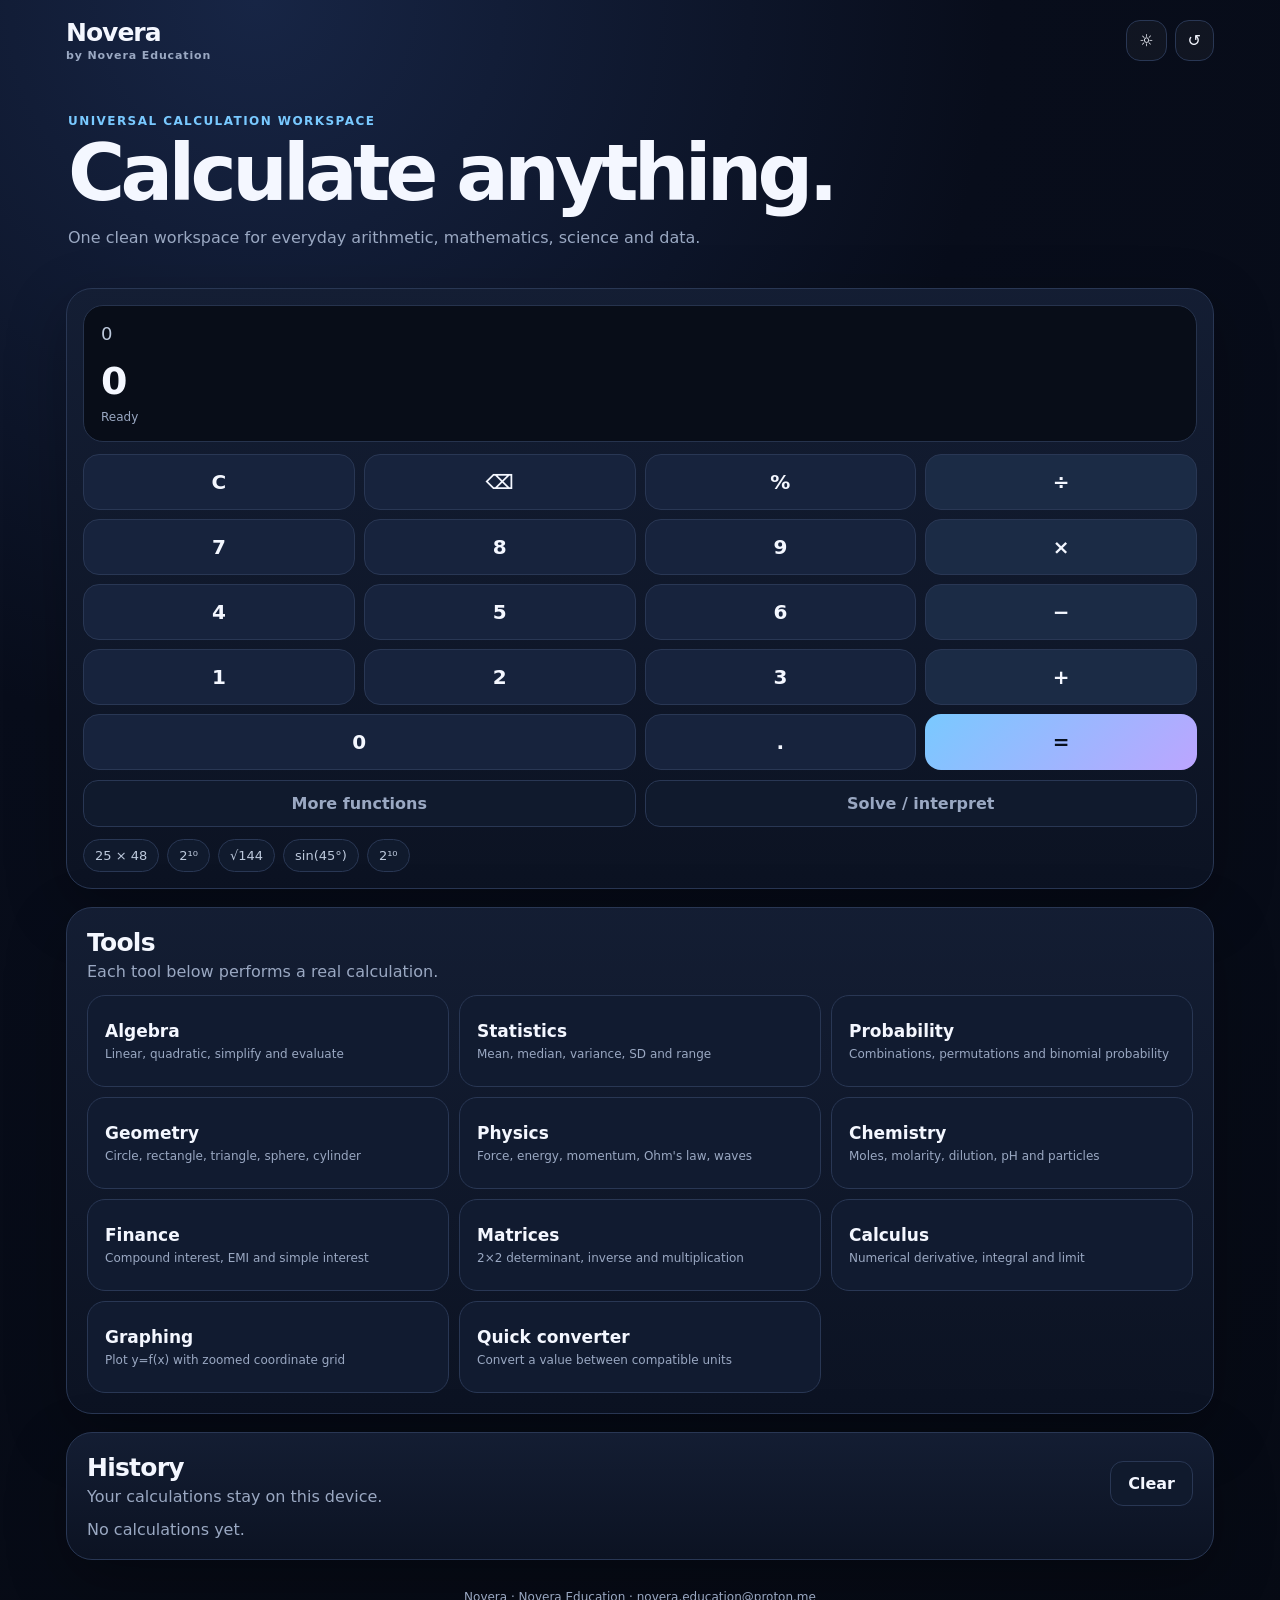
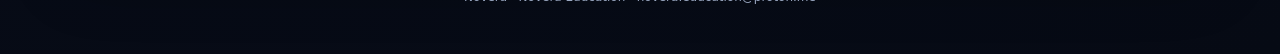
==== commit 1b68b8b4: "Add files via upload" ====
--- a/index.html
+++ b/index.html
@@ -5,6 +5,7 @@
 <meta name="viewport" content="width=device-width,initial-scale=1,viewport-fit=cover">
 <meta name="theme-color" content="#0b1020">
 <title>Novera — Universal Calculator</title>
+<meta name="description" content="Novera is a clean, local-first universal calculation workspace for mathematics, science, statistics, finance, graphing and conversions.">
 <style>
 :root{--bg:#080d1b;--panel:#10182b;--panel2:#151f36;--line:#293754;--text:#f4f7ff;--muted:#9aa8c2;--accent:#79c9ff;--accent2:#bca5ff;--good:#8de0b2;--bad:#ff9da8;--shadow:0 20px 60px rgba(0,0,0,.28)}
 *{box-sizing:border-box}html{scroll-behavior:smooth}body{margin:0;background:radial-gradient(circle at 20% 0%,#172545 0,#080d1b 38%,#060a14 100%);color:var(--text);font-family:Inter,system-ui,-apple-system,Segoe UI,Roboto,Arial,sans-serif;min-height:100vh}button,input,select,textarea{font:inherit}button{cursor:pointer;color:inherit}.app{max-width:1180px;margin:auto;padding:18px 16px 50px}.top{display:flex;align-items:center;justify-content:space-between;gap:12px;margin-bottom:30px}.brand{font-weight:850;font-size:25px;letter-spacing:-.04em}.brand small{display:block;color:var(--muted);font-size:11px;font-weight:650;letter-spacing:.08em;margin-top:2px}.top-actions{display:flex;gap:8px}.iconbtn,.modebtn{background:rgba(255,255,255,.035);border:1px solid var(--line);border-radius:14px;padding:10px 12px}.hero{padding:22px 2px 18px}.eyebrow{color:var(--accent);font-weight:750;font-size:12px;letter-spacing:.12em;text-transform:uppercase}.hero h1{font-size:clamp(42px,8vw,78px);line-height:.92;letter-spacing:-.06em;margin:10px 0 15px;max-width:800px}.hero p{color:var(--muted);font-size:16px;line-height:1.6;max-width:680px;margin:0}.calc-card,.section,.tool-panel{background:linear-gradient(180deg,rgba(20,30,52,.96),rgba(12,19,35,.96));border:1px solid var(--line);border-radius:26px;box-shadow:var(--shadow)}.calc-card{padding:16px;margin-top:20px}.display{background:#080d18;border:1px solid #26334d;border-radius:20px;padding:17px;min-height:125px;display:flex;flex-direction:column;justify-content:center}.expr{font-size:18px;color:#bdc9dc;word-break:break-word;min-height:28px}.answer{font-size:38px;font-weight:800;letter-spacing:-.035em;margin-top:8px;word-break:break-word}.status{font-size:12px;margin-top:7px;color:var(--muted)}.status.bad{color:var(--bad)}.status.good{color:var(--good)}.keypad{display:grid;grid-template-columns:repeat(4,1fr);gap:9px;margin-top:12px}.key{border:1px solid var(--line);background:#17233d;border-radius:16px;min-height:56px;font-weight:750;font-size:20px}.key:hover{background:#1c2b49}.key.op{background:#1b2b45}.key.eq{background:linear-gradient(135deg,var(--accent),var(--accent2));color:#07101e;border:0}.key.zero{grid-column:span 2}.advanced-row{display:flex;gap:9px;margin-top:10px}.advanced-row button{flex:1;padding:13px;border-radius:15px;border:1px solid var(--line);background:#101a2d;color:var(--muted);font-weight:750}.chips{display:flex;flex-wrap:wrap;gap:8px;margin-top:12px}.chip{padding:8px 11px;border:1px solid var(--line);background:#101a2d;border-radius:999px;color:#bdc9dc;font-size:13px}.section{padding:20px;margin-top:18px}.section-head{display:flex;justify-content:space-between;align-items:end;gap:15px;margin-bottom:14px}.section h2{font-size:25px;margin:0;letter-spacing:-.03em}.section p{color:var(--muted);margin:5px 0 0}.tools-grid{display:grid;grid-template-columns:repeat(3,1fr);gap:10px}.tool{padding:17px;border-radius:18px;border:1px solid var(--line);background:#111b30;text-align:left;min-height:92px}.tool strong{display:block;font-size:17px}.tool span{display:block;color:var(--muted);font-size:12px;margin-top:5px;line-height:1.35}.tool:hover{border-color:#466080;transform:translateY(-1px)}.panel-wrap{display:none;margin-top:16px}.panel-wrap.open{display:block}.tool-panel{padding:18px}.panel-title{display:flex;align-items:center;justify-content:space-between;gap:12px;margin-bottom:16px}.panel-title h3{margin:0;font-size:25px}.close{background:#101a2d;border:1px solid var(--line);border-radius:13px;padding:9px 13px}.fields{display:grid;grid-template-columns:repeat(2,1fr);gap:12px}.field{display:flex;flex-direction:column;gap:7px}.field.full{grid-column:1/-1}.field label{font-size:12px;color:var(--muted);font-weight:700}.field input,.field select,.field textarea{width:100%;border:1px solid var(--line);background:#0a1222;color:var(--text);border-radius:13px;padding:13px;outline:none}.field textarea{min-height:90px;resize:vertical}.field input:focus,.field select:focus,.field textarea:focus{border-color:#5e86ae}.actions{display:flex;gap:9px;flex-wrap:wrap;margin-top:14px}.primary{background:linear-gradient(135deg,var(--accent),var(--accent2));color:#07101e;border:0;border-radius:13px;padding:12px 17px;font-weight:800}.secondary{background:#101a2d;border:1px solid var(--line);border-radius:13px;padding:12px 17px;font-weight:750}.result{margin-top:15px;background:#0a1221;border:1px solid var(--line);border-radius:16px;padding:15px;line-height:1.6;white-space:pre-wrap;overflow:auto}.result .big{font-size:27px;font-weight:800}.muted{color:var(--muted)}.history-list{display:flex;flex-direction:column;gap:8px}.history-item{display:flex;justify-content:space-between;gap:10px;align-items:center;padding:12px;border:1px solid var(--line);border-radius:14px;background:#0e1729}.history-item button{border:0;background:transparent;color:var(--muted)}.graphbox{background:#fff;border-radius:15px;overflow:hidden;margin-top:14px}.graphbox canvas{display:block;width:100%;height:320px}.footer{text-align:center;color:var(--muted);font-size:12px;padding:30px 0 0}.light{--bg:#f4f7fb;--panel:#fff;--panel2:#f0f4fa;--line:#d6deeb;--text:#101827;--muted:#60708b;--shadow:0 15px 40px rgba(25,45,80,.1);background:linear-gradient(180deg,#f8fbff,#eef3fa)}.light .calc-card,.light .section,.light .tool-panel{background:#fff}.light .display{background:#f6f9fd;border-color:#dbe3ef}.light .key,.light .tool,.light .secondary,.light .advanced-row button,.light .chip,.light .iconbtn,.light .modebtn,.light .close{background:#f3f6fa}.light .field input,.light .field select,.light .field textarea{background:#f7f9fc;color:#101827}.light .result,.light .history-item{background:#f6f9fd}.hidden{display:none!important}@media(max-width:760px){.app{padding:14px 12px 40px}.top{margin-bottom:18px}.hero h1{font-size:49px}.tools-grid{grid-template-columns:repeat(2,1fr)}.fields{grid-template-columns:1fr}.field.full{grid-column:auto}.answer{font-size:31px}.key{min-height:53px}.section,.calc-card{border-radius:22px}.tools-grid .tool{min-height:84px}.graphbox canvas{height:270px}}@media(max-width:420px){.tools-grid{grid-template-columns:1fr 1fr}.tool{padding:14px}.key{font-size:18px}.hero p{font-size:14px}}
@@ -13,7 +14,7 @@
 <body>
 <div class="app" id="app">
 <header class="top"><div class="brand">Novera<small>by Novera Education</small></div><div class="top-actions"><button class="iconbtn" id="themeBtn" title="Theme">☼</button><button class="iconbtn" id="historyBtn" title="History">↺</button></div></header>
-<section class="hero"><div class="eyebrow">Universal calculation workspace</div><h1>Calculate anything.</h1><p>One clean workspace for everyday arithmetic, mathematics, science, engineering and data.</p></section>
+<section class="hero"><div class="eyebrow">Universal calculation workspace</div><h1>Calculate anything.</h1><p>One clean workspace for everyday arithmetic, mathematics, science and data.</p></section>
 <section class="calc-card" id="calculator">
 <div class="display"><div class="expr" id="displayExpr">0</div><div class="answer" id="displayAns">0</div><div class="status" id="displayStatus">Ready</div></div>
 <div class="keypad" id="keypad">
@@ -33,7 +34,6 @@
 <button class="tool" data-tool="statistics"><strong>Statistics</strong><span>Mean, median, variance, SD and range</span></button>
 <button class="tool" data-tool="probability"><strong>Probability</strong><span>Combinations, permutations and binomial probability</span></button>
 <button class="tool" data-tool="geometry"><strong>Geometry</strong><span>Circle, rectangle, triangle, sphere, cylinder</span></button>
-<button class="tool" data-tool="units"><strong>Units</strong><span>Length, mass, time, area, volume, speed, energy</span></button>
 <button class="tool" data-tool="physics"><strong>Physics</strong><span>Force, energy, momentum, Ohm's law, waves</span></button>
 <button class="tool" data-tool="chemistry"><strong>Chemistry</strong><span>Moles, molarity, dilution, pH and particles</span></button>
 <button class="tool" data-tool="finance"><strong>Finance</strong><span>Compound interest, EMI and simple interest</span></button>
@@ -102,11 +102,10 @@
 statistics:{title:'Statistics',html:`<div class="fields"><div class="field full"><label>Numbers, comma or space separated</label><textarea id="statData" placeholder="2, 4, 6, 8, 10"></textarea></div></div><div class="actions"><button class="primary" id="statGo">Analyze</button></div><div class="result" id="statRes"></div>`},
 probability:{title:'Probability',html:`<div class="fields"><div class="field"><label>n</label><input id="prN" type="number" min="0"></div><div class="field"><label>r / successes</label><input id="prR" type="number" min="0"></div><div class="field"><label>p for binomial (0–1)</label><input id="prP" type="number" min="0" max="1" step="any"></div><div class="field"><label>k successes</label><input id="prK" type="number" min="0"></div></div><div class="actions"><button class="primary" id="prGo">Calculate</button></div><div class="result" id="prRes">nCr, nPr and binomial P(X=k).</div>`},
 geometry:{title:'Geometry',html:`<div class="fields"><div class="field"><label>Shape</label><select id="geoShape"><option value="circle">Circle</option><option value="rectangle">Rectangle</option><option value="triangle">Triangle</option><option value="sphere">Sphere</option><option value="cylinder">Cylinder</option></select></div><div class="field"><label>Value A</label><input id="geoA" type="number" step="any"></div><div class="field"><label>Value B</label><input id="geoB" type="number" step="any"></div><div class="field"><label>Value C</label><input id="geoC" type="number" step="any"></div></div><div class="actions"><button class="primary" id="geoGo">Calculate</button></div><div class="result" id="geoRes"></div>`},
-units:{title:'Units',html:`<div class="fields"><div class="field"><label>Category</label><select id="uCat"></select></div><div class="field"><label>Value</label><input id="uVal" type="number" step="any" value="1"></div><div class="field"><label>From</label><select id="uFrom"></select></div><div class="field"><label>To</label><select id="uTo"></select></div></div><div class="actions"><button class="primary" id="uGo">Convert</button></div><div class="result" id="uRes"></div>`},
 physics:{title:'Physics',html:`<div class="fields"><div class="field"><label>Formula</label><select id="phFormula"><option value="force">Force F=ma</option><option value="weight">Weight W=mg</option><option value="ke">Kinetic energy ½mv²</option><option value="pe">Potential energy mgh</option><option value="momentum">Momentum mv</option><option value="work">Work Fd</option><option value="power">Power W/t</option><option value="density">Density m/V</option><option value="pressure">Pressure F/A</option><option value="ohm">Ohm V=IR</option><option value="elecpower">Electrical power P=VI</option><option value="wave">Wave speed fλ</option><option value="emc">E=mc²</option></select></div><div class="field"><label>Value 1</label><input id="ph1" type="number" step="any" placeholder="m / F / V / f"></div><div class="field"><label>Value 2</label><input id="ph2" type="number" step="any" placeholder="a / g / v / I"></div><div class="field"><label>Value 3</label><input id="ph3" type="number" step="any" placeholder="h / t / λ"></div></div><div class="actions"><button class="primary" id="phGo">Calculate</button></div><div class="result" id="phRes"></div>`},
 chemistry:{title:'Chemistry',html:`<div class="fields"><div class="field"><label>Calculation</label><select id="chFormula"><option value="moles">Moles n=m/M</option><option value="mass">Mass m=nM</option><option value="molarity">Molarity M=n/V</option><option value="dilution">Dilution C1V1=C2V2</option><option value="particles">Particles = n×NA</option><option value="ph">pH from [H+]</option><option value="poh">pOH from [OH−]</option></select></div><div class="field"><label>Value 1</label><input id="ch1" type="number" step="any"></div><div class="field"><label>Value 2</label><input id="ch2" type="number" step="any"></div><div class="field"><label>Value 3</label><input id="ch3" type="number" step="any"></div></div><div class="actions"><button class="primary" id="chGo">Calculate</button></div><div class="result" id="chRes"></div>`},
 finance:{title:'Finance',html:`<div class="fields"><div class="field"><label>Calculation</label><select id="fiFormula"><option value="compound">Compound interest</option><option value="simple">Simple interest</option><option value="emi">Loan EMI</option></select></div><div class="field"><label>Principal / loan</label><input id="fiP" type="number" step="any"></div><div class="field"><label>Annual rate %</label><input id="fiR" type="number" step="any"></div><div class="field"><label>Years</label><input id="fiT" type="number" step="any"></div><div class="field"><label>Compounds per year / monthly periods</label><input id="fiN" type="number" step="any" value="12"></div></div><div class="actions"><button class="primary" id="fiGo">Calculate</button></div><div class="result" id="fiRes"></div>`},
-matrix:{title:'Matrices',html:`<div class="fields"><div class="field full"><label>Matrix A (2×2): a,b,c,d</label><input id="mA" placeholder="1,2,3,4"></div><div class="field full"><label>Matrix B (2×2, for multiplication)</label><input id="mB" placeholder="5,6,7,8"></div></div><div class="actions"><button class="primary" id="mGo">Calculate</button></div><div class="result" id="mRes"></div>`},
+matrix:{title:'Matrices',html:`<div class="fields"><div class="field full"><label>Matrix A (2×2) · enter 4 values separated by commas</label><input id="mA" placeholder="1,2,3,4"></div><div class="field full"><label>Matrix B (2×2) · optional for multiplication</label><input id="mB" placeholder="5,6,7,8"></div></div><div class="actions"><button class="primary" id="mGo">Calculate</button></div><div class="result" id="mRes"></div>`},
 calculus:{title:'Calculus',html:`<div class="fields"><div class="field"><label>Function f(x), e.g. x^3+2*x</label><input id="caF" value="x^3"></div><div class="field"><label>x or lower limit</label><input id="caX" type="number" step="any" value="2"></div><div class="field"><label>Upper limit for integral</label><input id="caB" type="number" step="any" value="3"></div><div class="field"><label>Step h</label><input id="caH" type="number" step="any" value="0.0001"></div></div><div class="actions"><button class="primary" id="caDer">Derivative</button><button class="secondary" id="caInt">Definite integral</button><button class="secondary" id="caLim">Limit</button></div><div class="result" id="caRes"></div>`},
 graph:{title:'Graphing',html:`<div class="fields"><div class="field full"><label>Function y=f(x), use x, sin(x), sqrt(x), etc.</label><input id="grF" value="x^2"></div><div class="field"><label>X minimum</label><input id="grMin" type="number" value="-10"></div><div class="field"><label>X maximum</label><input id="grMax" type="number" value="10"></div></div><div class="actions"><button class="primary" id="grGo">Plot</button></div><div class="graphbox"><canvas id="graphCanvas" width="900" height="500"></canvas></div><div class="result" id="grRes">Enter a function and plot it.</div>`},
 converter:{title:'Quick converter',html:`<div class="fields"><div class="field"><label>Value</label><input id="qcV" type="number" value="1"></div><div class="field"><label>From</label><select id="qcF"></select></div><div class="field"><label>To</label><select id="qcT"></select></div></div><div class="actions"><button class="primary" id="qcGo">Convert</button></div><div class="result" id="qcRes"></div>`}
@@ -120,7 +119,7 @@
  if(name==='statistics')$('#statGo').onclick=()=>{try{const a=nums($('#statData').value).sort((x,y)=>x-y),n=a.length,mean=a.reduce((s,x)=>s+x,0)/n,med=n%2?a[(n-1)/2]:(a[n/2-1]+a[n/2])/2,pop=a.reduce((s,x)=>s+(x-mean)**2,0)/n,samp=n>1?a.reduce((s,x)=>s+(x-mean)**2,0)/(n-1):0;$('#statRes').textContent=`Count: ${n}\nMean: ${fmt(mean)}\nMedian: ${fmt(med)}\nMinimum: ${fmt(a[0])}\nMaximum: ${fmt(a[n-1])}\nRange: ${fmt(a[n-1]-a[0])}\nPopulation variance: ${fmt(pop)}\nPopulation SD: ${fmt(Math.sqrt(pop))}\nSample variance: ${fmt(samp)}\nSample SD: ${fmt(Math.sqrt(samp))}`}catch(e){$('#statRes').textContent=e.message}};
  if(name==='probability')$('#prGo').onclick=()=>{try{const n=+$('#prN').value,r=+$('#prR').value,p=+$('#prP').value,k=+$('#prK').value;let out=`nCr = ${fmt(nCr(n,r))}\nnPr = ${fmt(nCr(n,r)*fact(r))}`;if(Number.isFinite(p)&&p>=0&&p<=1&&Number.isInteger(k)&&Number.isInteger(n)&&k>=0&&k<=n)out+=`\nP(X=${k}) = ${fmt(nCr(n,k)*p**k*(1-p)**(n-k))}`;$('#prRes').textContent=out}catch(e){$('#prRes').textContent=e.message}};
  if(name==='geometry')$('#geoGo').onclick=()=>{try{const s=$('#geoShape').value,a=+$('#geoA').value,b=+$('#geoB').value,c=+$('#geoC').value;let out='';if(s==='circle')out=`Area = ${fmt(Math.PI*a*a)}\nCircumference = ${fmt(2*Math.PI*a)}`;if(s==='rectangle')out=`Area = ${fmt(a*b)}\nPerimeter = ${fmt(2*(a+b))}`;if(s==='triangle'){const q=(a+b+c)/2,area=Math.sqrt(Math.max(0,q*(q-a)*(q-b)*(q-c)));out=`Area = ${fmt(area)}\nPerimeter = ${fmt(a+b+c)}`}if(s==='sphere')out=`Surface area = ${fmt(4*Math.PI*a*a)}\nVolume = ${fmt(4*Math.PI*a**3/3)}`;if(s==='cylinder')out=`Surface area = ${fmt(2*Math.PI*a*(a+b))}\nVolume = ${fmt(Math.PI*a*a*b)}`;$('#geoRes').textContent=out}catch(e){$('#geoRes').textContent=e.message}};
- if(name==='units'||name==='converter'){setupUnits(name);}
+ if(name==='converter'){setupUnits();}
  if(name==='physics')$('#phGo').onclick=()=>{try{const f=$('#phFormula').value,a=+$('#ph1').value,b=+$('#ph2').value,c=+$('#ph3').value;let r,u='';switch(f){case'force':r=a*b;u='N';break;case'weight':r=a*b;u='N';break;case'ke':r=.5*a*b*b;u='J';break;case'pe':r=a*b*c;u='J';break;case'momentum':r=a*b;u='kg·m/s';break;case'work':r=a*b;u='J';break;case'power':r=a/b;u='W';break;case'density':r=a/b;u='kg/m³';break;case'pressure':r=a/b;u='Pa';break;case'ohm':r=a*b;u='V';break;case'elecpower':r=a*b;u='W';break;case'wave':r=a*b;u='m/s';break;case'emc':r=a*299792458**2;u='J';break}if(!Number.isFinite(r))throw Error('Enter the required values');$('#phRes').textContent=`Result = ${fmt(r)} ${u}` }catch(e){$('#phRes').textContent=e.message}};
  if(name==='chemistry')$('#chGo').onclick=()=>{try{const f=$('#chFormula').value,a=+$('#ch1').value,b=+$('#ch2').value,c=+$('#ch3').value,NA=6.02214076e23;let r;switch(f){case'moles':r=a/b;break;case'mass':r=a*b;break;case'molarity':r=a/b;break;case'dilution':r=a*b/c;break;case'particles':r=a*NA;break;case'ph':r=-Math.log10(a);break;case'poh':r=-Math.log10(a);break}if(!Number.isFinite(r))throw Error('Enter the required values');$('#chRes').textContent=`Result = ${fmt(r)}` }catch(e){$('#chRes').textContent=e.message}};
  if(name==='finance')$('#fiGo').onclick=()=>{try{const f=$('#fiFormula').value,P=+$('#fiP').value,R=+$('#fiR').value/100,T=+$('#fiT').value,N=+$('#fiN').value;let out;if(f==='compound'){const A=P*Math.pow(1+R/N,N*T);out=`Future value = ${fmt(A)}\nInterest earned = ${fmt(A-P)}`}else if(f==='simple'){const I=P*R*T;out=`Interest = ${fmt(I)}\nAmount = ${fmt(P+I)}`}else{const m=R/12,months=Math.round(T*12),emi=m===0?P/months:P*m*Math.pow(1+m,months)/(Math.pow(1+m,months)-1);out=`Monthly EMI = ${fmt(emi)}\nTotal payment = ${fmt(emi*months)}\nTotal interest = ${fmt(emi*months-P)}`}$('#fiRes').textContent=out}catch(e){$('#fiRes').textContent=e.message}};
@@ -131,9 +130,28 @@
 function solveEq(eq){eq=eq.replace(/²/g,'^2').replace(/−/g,'-').replace(/\s/g,'');if(!eq.includes('='))throw Error('Use an equation containing =');let [L,R]=eq.split('=');if(!R||eq.split('=').length!==2)throw Error('Use one = sign');function poly(s){s=s.replace(/\-/g,'+-');if(s.startsWith('+'))s=s.slice(1);const terms=s.split('+');let c=[0,0,0];for(let t of terms){if(!t)continue;let m=t.match(/^([+-]?)(?:(\d+(?:\.\d+)?)?\*?)?x(?:\^(\d+))?$/);if(m){let sign=m[1]==='-'?-1:1,coef=m[2]?+m[2]:1,p=m[3]?+m[3]:1;if(p>2)throw Error('Polynomial solver supports degree ≤ 2');c[p]+=sign*coef}else{const n=Number(t);if(!Number.isFinite(n))throw Error('Could not parse polynomial');c[0]+=n}}return c}const a=poly(L),b=poly(R),A=a[2]-b[2],B=a[1]-b[1],C=a[0]-b[0];if(Math.abs(A)<1e-14){if(Math.abs(B)<1e-14)return Math.abs(C)<1e-14?'Every x is a solution.':'No solution.';return `x = ${fmt(-C/B)}`}const D=B*B-4*A*C;if(D<0)return `Complex roots: x = ${fmt(-B/(2*A))} ± ${fmt(Math.sqrt(-D)/(2*A))}i`;return `x₁ = ${fmt((-B+Math.sqrt(D))/(2*A))}\nx₂ = ${fmt((-B-Math.sqrt(D))/(2*A))}`}
 function evalAt(expr,x){return evaluate(expr.replace(/\bx\b/g,'('+x+')'))}
 function integrate(f,a,b,n){if(n%2)n++;const h=(b-a)/n;let s=f(a)+f(b);for(let i=1;i<n;i++)s+=(i%2?4:2)*f(a+i*h);return s*h/3}
-const unitSets={length:{m:1,km:1000,cm:.01,mm:.001,mi:1609.344,yd:.9144,ft:.3048,in:.0254},mass:{kg:1,g:.001,mg:1e-6,lb:.45359237,oz:.028349523125},time:{s:1,min:60,h:3600,day:86400},area:{m2:1,km2:1e6,cm2:1e-4,ft2:.09290304,acre:4046.8564224},volume:{m3:1,L:.001,mL:1e-6,galUS:.003785411784,ft3:.028316846592},speed:{mps:1,kph:1/3.6,mph:.44704,knot:.514444},energy:{J:1,kJ:1000,cal:4.184,kcal:4184,Wh:3600,kWh:3600000},power:{W:1,kW:1000,hp:745.6998716},pressure:{Pa:1,kPa:1000,bar:100000,atm:101325,psi:6894.757293},angle:{deg:1,rad:180/Math.PI}};
+const unitSets={length:{m:1,km:1000,cm:.01,mm:.001,mi:1609.344,yd:.9144,ft:.3048,in:.0254},mass:{kg:1,g:.001,mg:1e-6,lb:.45359237,oz:.028349523125},time:{s:1,min:60,h:3600,day:86400},area:{m2:1,km2:1e6,cm2:1e-4,ft2:.09290304,acre:4046.8564224},volume:{m3:1,L:.001,mL:1e-6,galUS:.003785411784,ft3:.028316846592},speed:{mps:1,kph:1/3.6,mph:.44704,knot:.514444},energy:{J:1,kJ:1000,cal:4.184,kcal:4184,Wh:3600,kWh:3600000},power:{W:1,kW:1000,hp:745.6998716},pressure:{Pa:1,kPa:1000,bar:100000,atm:101325,psi:6894.757293},angle:{deg:1,rad:180/Math.PI},temperature:{C:1,F:1,K:1}};
 function temp(v,f,t){const c=f==='C'?v:f==='F'?(v-32)*5/9:v-273.15;return t==='C'?c:t==='F'?c*9/5+32:c+273.15}
-function setupUnits(name){let cat=$('#uCat')||$('#qcF');const target=name==='units'?'uCat':null;const cats=Object.keys(unitSets);if(name==='units'){cat.innerHTML=cats.map(x=>`<option>${x}</option>`).join('');const fill=()=>{const c=$('#uCat').value,s=unitSets[c];$('#uFrom').innerHTML=Object.keys(s).map(x=>`<option>${x}</option>`).join('');$('#uTo').innerHTML=Object.keys(s).map(x=>`<option>${x}</option>`).join('')};$('#uCat').onchange=fill;fill();$('#uGo').onclick=()=>{try{const c=$('#uCat').value,v=+$('#uVal').value,f=$('#uFrom').value,t=$('#uTo').value;r=v*unitSets[c][f]/unitSets[c][t];$('#uRes').textContent=`${fmt(r)} ${t}`}catch(e){$('#uRes').textContent=e.message}}}else{const all=[];for(const [c,s] of Object.entries(unitSets))for(const u of Object.keys(s))all.push([c,u]);const opts=all.map(([c,u])=>`<option value="${c}|${u}">${c}: ${u}</option>`).join('');$('#qcF').innerHTML=opts;$('#qcT').innerHTML=opts;$('#qcGo').onclick=()=>{try{const v=+$('#qcV').value,[cf,uf]=$('#qcF').value.split('|'),[ct,ut]=$('#qcT').value.split('|');if(cf!==ct)throw Error('Choose units from the same category');const r=v*unitSets[cf][uf]/unitSets[ct][ut];$('#qcRes').textContent=`${fmt(r)} ${ut}`}catch(e){$('#qcRes').textContent=e.message}}}}
+function setupUnits(){
+ const all=[];
+ for(const [c,s] of Object.entries(unitSets)) for(const u of Object.keys(s)) all.push([c,u]);
+ const opts=all.map(([c,u])=>`<option value="${c}|${u}">${c}: ${u}</option>`).join('');
+ $('#qcF').innerHTML=opts;
+ $('#qcT').innerHTML=opts;
+ $('#qcGo').onclick=()=>{
+  try{
+   const v=Number($('#qcV').value);
+   if(!Number.isFinite(v)) throw Error('Enter a valid value');
+   const [cf,uf]=$('#qcF').value.split('|');
+   const [ct,ut]=$('#qcT').value.split('|');
+   if(cf!==ct) throw Error('Choose units from the same category');
+   let r;
+   if(cf==='temperature') r=temp(v,uf,ut);
+   else r=v*unitSets[cf][uf]/unitSets[ct][ut];
+   $('#qcRes').textContent=`${fmt(r)} ${ut}`;
+  }catch(e){$('#qcRes').textContent=e.message}
+ };
+}
 function plotGraph(){try{const expr=$('#grF').value,min=+$('#grMin').value,max=+$('#grMax').value;if(!(max>min))throw Error('Maximum must be greater than minimum');const c=$('#graphCanvas'),ctx=c.getContext('2d'),w=c.width,h=c.height;ctx.clearRect(0,0,w,h);ctx.strokeStyle='#d5dce6';ctx.lineWidth=1;const yMin=-10,yMax=10;function px(x){return (x-min)/(max-min)*w}function py(y){return h-(y-yMin)/(yMax-yMin)*h}for(let i=Math.ceil(min);i<=max;i++){const X=px(i);ctx.beginPath();ctx.moveTo(X,0);ctx.lineTo(X,h);ctx.stroke()}for(let y=-10;y<=10;y++){const Y=py(y);ctx.beginPath();ctx.moveTo(0,Y);ctx.lineTo(w,Y);ctx.stroke()}ctx.strokeStyle='#64748b';ctx.lineWidth=2;ctx.beginPath();ctx.moveTo(px(0),0);ctx.lineTo(px(0),h);ctx.moveTo(0,py(0));ctx.lineTo(w,py(0));ctx.stroke();ctx.strokeStyle='#3867d6';ctx.lineWidth=3;ctx.beginPath();let drawing=false;for(let i=0;i<=w;i++){const x=min+(max-min)*i/w;let y;try{y=evalAt(expr,x)}catch(e){drawing=false;continue}if(!Number.isFinite(y)||Math.abs(y)>1000){drawing=false;continue}const Y=py(y);if(!drawing)ctx.moveTo(i,Y);else ctx.lineTo(i,Y);drawing=true}ctx.stroke();$('#grRes').textContent=`Plotted y = ${expr} for ${min} ≤ x ≤ ${max}. Vertical range shown: −10 to 10.`}catch(e){$('#grRes').textContent=e.message}}
 </script>
 </body>
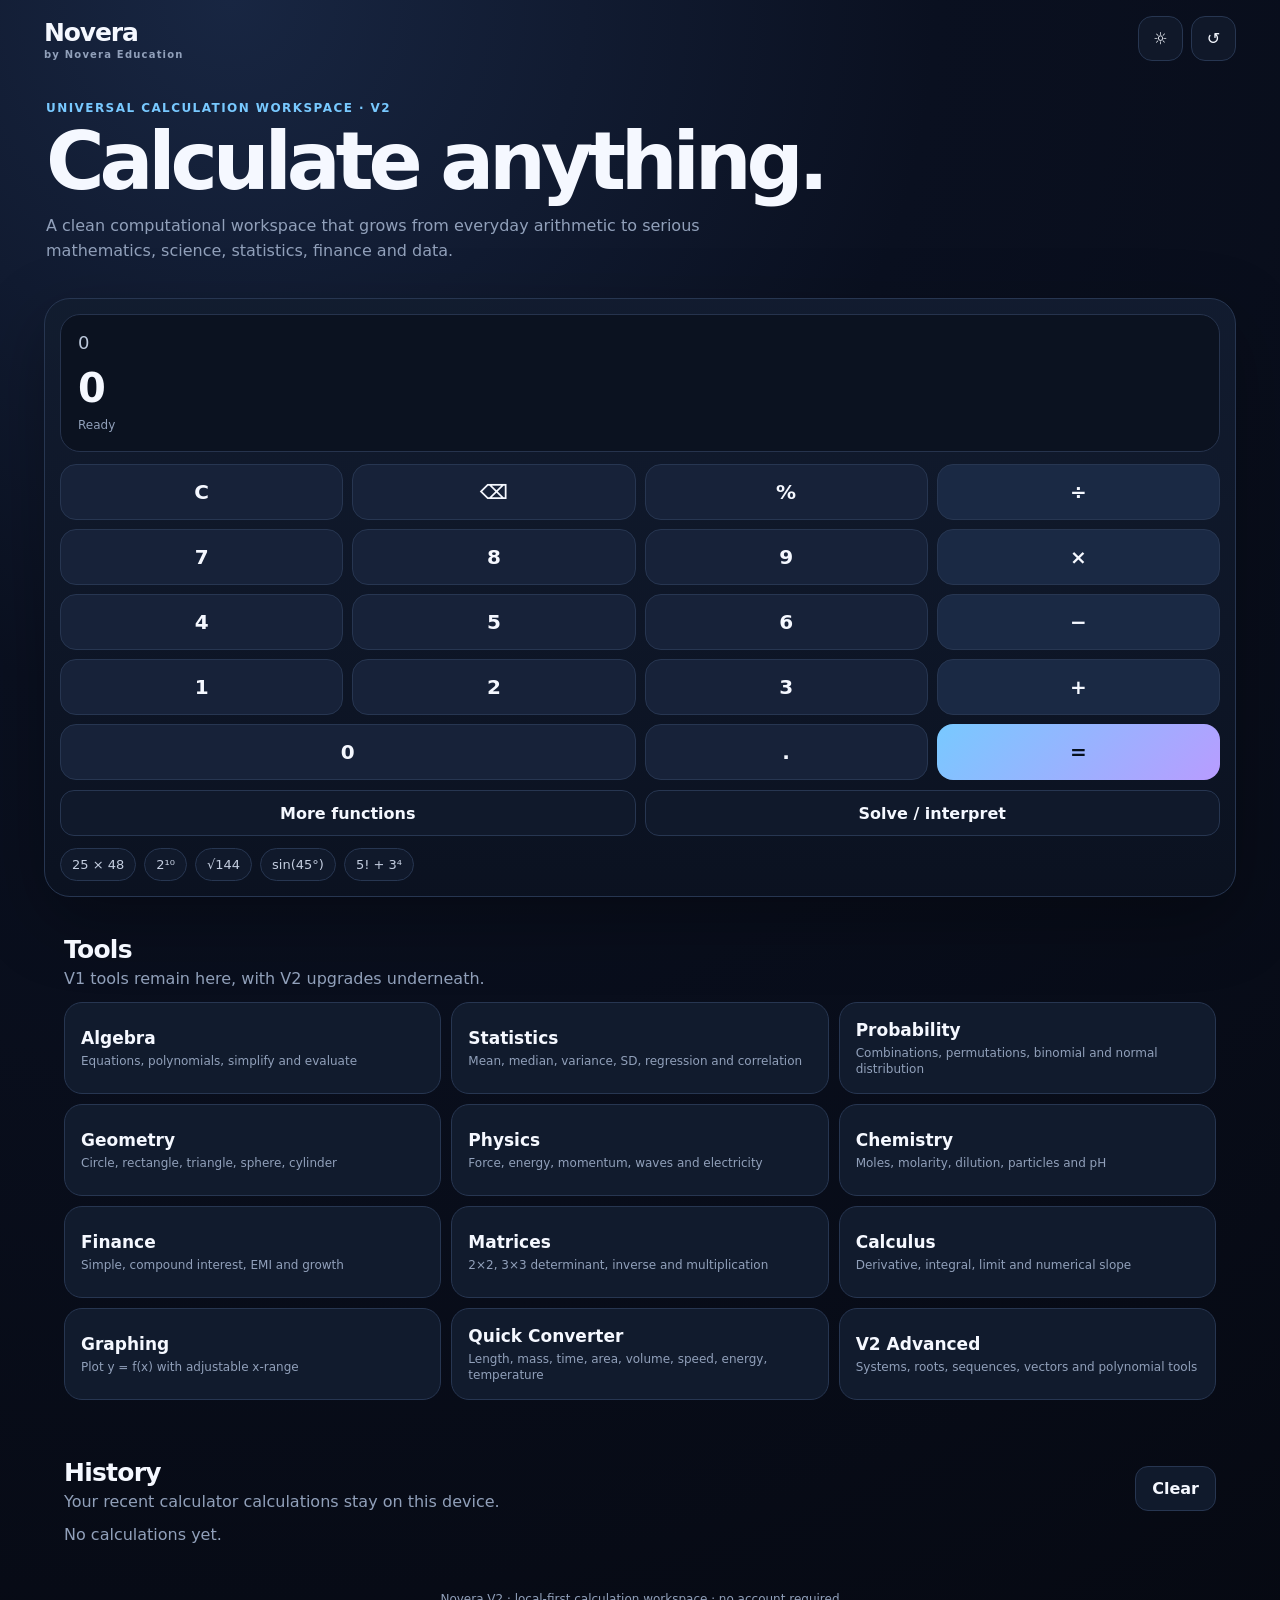
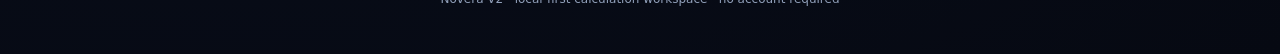
==== commit a730c20b: "Add files via upload" ====
--- a/index.html
+++ b/index.html
@@ -4,18 +4,21 @@
 <meta charset="utf-8">
 <meta name="viewport" content="width=device-width,initial-scale=1,viewport-fit=cover">
 <meta name="theme-color" content="#0b1020">
-<title>Novera — Universal Calculator</title>
-<meta name="description" content="Novera is a clean, local-first universal calculation workspace for mathematics, science, statistics, finance, graphing and conversions.">
+<meta name="description" content="Novera — a universal calculation workspace for mathematics, science, statistics, finance, conversions and graphing.">
+<title>Novera — Universal Calculator V2</title>
 <style>
-:root{--bg:#080d1b;--panel:#10182b;--panel2:#151f36;--line:#293754;--text:#f4f7ff;--muted:#9aa8c2;--accent:#79c9ff;--accent2:#bca5ff;--good:#8de0b2;--bad:#ff9da8;--shadow:0 20px 60px rgba(0,0,0,.28)}
-*{box-sizing:border-box}html{scroll-behavior:smooth}body{margin:0;background:radial-gradient(circle at 20% 0%,#172545 0,#080d1b 38%,#060a14 100%);color:var(--text);font-family:Inter,system-ui,-apple-system,Segoe UI,Roboto,Arial,sans-serif;min-height:100vh}button,input,select,textarea{font:inherit}button{cursor:pointer;color:inherit}.app{max-width:1180px;margin:auto;padding:18px 16px 50px}.top{display:flex;align-items:center;justify-content:space-between;gap:12px;margin-bottom:30px}.brand{font-weight:850;font-size:25px;letter-spacing:-.04em}.brand small{display:block;color:var(--muted);font-size:11px;font-weight:650;letter-spacing:.08em;margin-top:2px}.top-actions{display:flex;gap:8px}.iconbtn,.modebtn{background:rgba(255,255,255,.035);border:1px solid var(--line);border-radius:14px;padding:10px 12px}.hero{padding:22px 2px 18px}.eyebrow{color:var(--accent);font-weight:750;font-size:12px;letter-spacing:.12em;text-transform:uppercase}.hero h1{font-size:clamp(42px,8vw,78px);line-height:.92;letter-spacing:-.06em;margin:10px 0 15px;max-width:800px}.hero p{color:var(--muted);font-size:16px;line-height:1.6;max-width:680px;margin:0}.calc-card,.section,.tool-panel{background:linear-gradient(180deg,rgba(20,30,52,.96),rgba(12,19,35,.96));border:1px solid var(--line);border-radius:26px;box-shadow:var(--shadow)}.calc-card{padding:16px;margin-top:20px}.display{background:#080d18;border:1px solid #26334d;border-radius:20px;padding:17px;min-height:125px;display:flex;flex-direction:column;justify-content:center}.expr{font-size:18px;color:#bdc9dc;word-break:break-word;min-height:28px}.answer{font-size:38px;font-weight:800;letter-spacing:-.035em;margin-top:8px;word-break:break-word}.status{font-size:12px;margin-top:7px;color:var(--muted)}.status.bad{color:var(--bad)}.status.good{color:var(--good)}.keypad{display:grid;grid-template-columns:repeat(4,1fr);gap:9px;margin-top:12px}.key{border:1px solid var(--line);background:#17233d;border-radius:16px;min-height:56px;font-weight:750;font-size:20px}.key:hover{background:#1c2b49}.key.op{background:#1b2b45}.key.eq{background:linear-gradient(135deg,var(--accent),var(--accent2));color:#07101e;border:0}.key.zero{grid-column:span 2}.advanced-row{display:flex;gap:9px;margin-top:10px}.advanced-row button{flex:1;padding:13px;border-radius:15px;border:1px solid var(--line);background:#101a2d;color:var(--muted);font-weight:750}.chips{display:flex;flex-wrap:wrap;gap:8px;margin-top:12px}.chip{padding:8px 11px;border:1px solid var(--line);background:#101a2d;border-radius:999px;color:#bdc9dc;font-size:13px}.section{padding:20px;margin-top:18px}.section-head{display:flex;justify-content:space-between;align-items:end;gap:15px;margin-bottom:14px}.section h2{font-size:25px;margin:0;letter-spacing:-.03em}.section p{color:var(--muted);margin:5px 0 0}.tools-grid{display:grid;grid-template-columns:repeat(3,1fr);gap:10px}.tool{padding:17px;border-radius:18px;border:1px solid var(--line);background:#111b30;text-align:left;min-height:92px}.tool strong{display:block;font-size:17px}.tool span{display:block;color:var(--muted);font-size:12px;margin-top:5px;line-height:1.35}.tool:hover{border-color:#466080;transform:translateY(-1px)}.panel-wrap{display:none;margin-top:16px}.panel-wrap.open{display:block}.tool-panel{padding:18px}.panel-title{display:flex;align-items:center;justify-content:space-between;gap:12px;margin-bottom:16px}.panel-title h3{margin:0;font-size:25px}.close{background:#101a2d;border:1px solid var(--line);border-radius:13px;padding:9px 13px}.fields{display:grid;grid-template-columns:repeat(2,1fr);gap:12px}.field{display:flex;flex-direction:column;gap:7px}.field.full{grid-column:1/-1}.field label{font-size:12px;color:var(--muted);font-weight:700}.field input,.field select,.field textarea{width:100%;border:1px solid var(--line);background:#0a1222;color:var(--text);border-radius:13px;padding:13px;outline:none}.field textarea{min-height:90px;resize:vertical}.field input:focus,.field select:focus,.field textarea:focus{border-color:#5e86ae}.actions{display:flex;gap:9px;flex-wrap:wrap;margin-top:14px}.primary{background:linear-gradient(135deg,var(--accent),var(--accent2));color:#07101e;border:0;border-radius:13px;padding:12px 17px;font-weight:800}.secondary{background:#101a2d;border:1px solid var(--line);border-radius:13px;padding:12px 17px;font-weight:750}.result{margin-top:15px;background:#0a1221;border:1px solid var(--line);border-radius:16px;padding:15px;line-height:1.6;white-space:pre-wrap;overflow:auto}.result .big{font-size:27px;font-weight:800}.muted{color:var(--muted)}.history-list{display:flex;flex-direction:column;gap:8px}.history-item{display:flex;justify-content:space-between;gap:10px;align-items:center;padding:12px;border:1px solid var(--line);border-radius:14px;background:#0e1729}.history-item button{border:0;background:transparent;color:var(--muted)}.graphbox{background:#fff;border-radius:15px;overflow:hidden;margin-top:14px}.graphbox canvas{display:block;width:100%;height:320px}.footer{text-align:center;color:var(--muted);font-size:12px;padding:30px 0 0}.light{--bg:#f4f7fb;--panel:#fff;--panel2:#f0f4fa;--line:#d6deeb;--text:#101827;--muted:#60708b;--shadow:0 15px 40px rgba(25,45,80,.1);background:linear-gradient(180deg,#f8fbff,#eef3fa)}.light .calc-card,.light .section,.light .tool-panel{background:#fff}.light .display{background:#f6f9fd;border-color:#dbe3ef}.light .key,.light .tool,.light .secondary,.light .advanced-row button,.light .chip,.light .iconbtn,.light .modebtn,.light .close{background:#f3f6fa}.light .field input,.light .field select,.light .field textarea{background:#f7f9fc;color:#101827}.light .result,.light .history-item{background:#f6f9fd}.hidden{display:none!important}@media(max-width:760px){.app{padding:14px 12px 40px}.top{margin-bottom:18px}.hero h1{font-size:49px}.tools-grid{grid-template-columns:repeat(2,1fr)}.fields{grid-template-columns:1fr}.field.full{grid-column:auto}.answer{font-size:31px}.key{min-height:53px}.section,.calc-card{border-radius:22px}.tools-grid .tool{min-height:84px}.graphbox canvas{height:270px}}@media(max-width:420px){.tools-grid{grid-template-columns:1fr 1fr}.tool{padding:14px}.key{font-size:18px}.hero p{font-size:14px}}
+:root{--bg:#070b14;--panel:#101827;--panel2:#151f31;--panel3:#0b1220;--line:#273651;--text:#f5f8ff;--muted:#91a0ba;--accent:#78c9ff;--accent2:#b89cff;--good:#8fe2b5;--bad:#ff9ca9;--warn:#ffd48a;--shadow:0 24px 70px rgba(0,0,0,.30)}
+*{box-sizing:border-box}html{scroll-behavior:smooth}body{margin:0;min-height:100vh;background:radial-gradient(circle at 18% 0%,#182642 0,#0a1020 36%,#060912 100%);color:var(--text);font-family:Inter,system-ui,-apple-system,BlinkMacSystemFont,"Segoe UI",Roboto,Arial,sans-serif}button,input,select,textarea{font:inherit}button{cursor:pointer;color:inherit}.app{max-width:1220px;margin:auto;padding:16px 14px 48px}.top{display:flex;align-items:center;justify-content:space-between;gap:12px;margin-bottom:22px}.brand{font-weight:900;font-size:25px;letter-spacing:-.045em}.brand small{display:block;color:var(--muted);font-size:10px;font-weight:700;letter-spacing:.12em;margin-top:2px}.top-actions{display:flex;gap:8px}.iconbtn{min-width:45px;height:45px;border-radius:14px;border:1px solid var(--line);background:#101829}.hero{padding:18px 2px 16px}.eyebrow{color:var(--accent);font-size:12px;font-weight:800;letter-spacing:.12em;text-transform:uppercase}.hero h1{font-size:clamp(44px,8vw,80px);line-height:.92;letter-spacing:-.065em;margin:10px 0 14px;max-width:850px}.hero p{max-width:720px;color:var(--muted);line-height:1.6;margin:0;font-size:16px}.card{background:linear-gradient(180deg,rgba(18,28,47,.98),rgba(11,18,32,.98));border:1px solid var(--line);box-shadow:var(--shadow);border-radius:26px}.calc{padding:15px;margin-top:18px}.display{background:var(--panel3);border:1px solid #26334d;border-radius:20px;padding:17px;min-height:129px;display:flex;flex-direction:column;justify-content:center}.expr{color:#bcc8db;min-height:27px;font-size:18px;word-break:break-word}.answer{font-size:40px;line-height:1.08;font-weight:850;letter-spacing:-.04em;margin-top:8px;word-break:break-word}.status{margin-top:7px;color:var(--muted);font-size:12px;line-height:1.45}.status.good{color:var(--good)}.status.bad{color:var(--bad)}.status.warn{color:var(--warn)}.keypad{display:grid;grid-template-columns:repeat(4,minmax(0,1fr));gap:9px;margin-top:12px}.key{min-height:56px;border-radius:16px;border:1px solid var(--line);background:#172239;font-weight:800;font-size:20px}.key:hover{background:#1b2943}.key.op{background:#1a2944}.key.eq{border:0;color:#06111d;background:linear-gradient(135deg,var(--accent),var(--accent2))}.key.zero{grid-column:span 2}.mini-row{display:flex;gap:9px;margin-top:10px}.mini-row button{flex:1;min-height:46px;border-radius:14px;border:1px solid var(--line);background:#10192b;font-weight:800}.chips{display:flex;flex-wrap:wrap;gap:8px;margin-top:12px}.chip{border:1px solid var(--line);background:#10192b;color:#c4cee0;padding:8px 11px;border-radius:999px;font-size:13px}.more-wrap{display:none;margin-top:10px;padding:11px;border:1px solid var(--line);background:#0d1627;border-radius:18px}.more-wrap.open{display:block}.more-grid{display:grid;grid-template-columns:repeat(5,minmax(0,1fr));gap:8px}.more-grid button{min-height:46px;border:1px solid var(--line);border-radius:13px;background:#142038;font-weight:800;font-size:14px}.section{padding:20px;margin-top:18px}.section-head{display:flex;justify-content:space-between;align-items:end;gap:15px;margin-bottom:14px}.section h2{margin:0;font-size:25px;letter-spacing:-.03em}.section p{margin:5px 0 0;color:var(--muted)}.tools-grid{display:grid;grid-template-columns:repeat(3,minmax(0,1fr));gap:10px}.tool{min-height:92px;border:1px solid var(--line);border-radius:18px;background:#111b2d;padding:16px;text-align:left;transition:.15s transform,.15s border-color}.tool:hover{transform:translateY(-1px);border-color:#46617f}.tool strong{display:block;font-size:17px}.tool span{display:block;margin-top:5px;color:var(--muted);font-size:12px;line-height:1.35}.tool-panel{display:none;margin-top:15px;padding:18px;background:linear-gradient(180deg,rgba(17,27,46,.99),rgba(9,16,29,.99));border:1px solid var(--line);border-radius:22px}.tool-panel.open{display:block}.panel-title{display:flex;align-items:center;justify-content:space-between;gap:10px;margin-bottom:15px}.panel-title h3{margin:0;font-size:24px}.close{border:1px solid var(--line);background:#10192b;border-radius:12px;padding:9px 12px;font-weight:750}.fields{display:grid;grid-template-columns:repeat(2,minmax(0,1fr));gap:12px}.field{display:flex;flex-direction:column;gap:7px}.field.full{grid-column:1/-1}.field label{color:var(--muted);font-size:12px;font-weight:750}.field input,.field select,.field textarea{width:100%;border:1px solid var(--line);background:#091221;color:var(--text);border-radius:13px;padding:13px;outline:none}.field textarea{min-height:95px;resize:vertical}.field input:focus,.field select:focus,.field textarea:focus{border-color:#5d88b0}.actions{display:flex;flex-wrap:wrap;gap:9px;margin-top:14px}.primary,.secondary{border-radius:13px;padding:12px 16px;font-weight:850}.primary{border:0;color:#06111d;background:linear-gradient(135deg,var(--accent),var(--accent2))}.secondary{border:1px solid var(--line);background:#101a2c}.result{margin-top:14px;padding:15px;background:#091220;border:1px solid var(--line);border-radius:16px;white-space:pre-wrap;line-height:1.58;overflow:auto;max-height:360px}.result .big{font-size:28px;font-weight:850}.muted{color:var(--muted)}.history-list{display:flex;flex-direction:column;gap:8px}.history-item{display:flex;align-items:center;justify-content:space-between;gap:12px;padding:12px;border-radius:14px;border:1px solid var(--line);background:#0d1728}.history-item .copy{flex:1;min-width:0;word-break:break-word}.history-item button{border:0;background:transparent;color:var(--muted);padding:5px}.graphbox{background:#fff;border-radius:16px;overflow:hidden;margin-top:14px}.graphbox canvas{display:block;width:100%;height:330px}.footer{text-align:center;color:var(--muted);font-size:12px;padding:28px 0 0}.hidden{display:none!important}.notice{padding:11px 13px;border-radius:14px;border:1px dashed #3c4c67;color:#b4c0d4;background:#0c1526;font-size:12px;line-height:1.45;margin-top:12px}.light{background:linear-gradient(180deg,#f8fbff,#edf3fa);color:#111827;--line:#d7dfeb;--muted:#637089;--text:#111827;--shadow:0 16px 42px rgba(25,45,80,.12)}.light .card,.light .tool-panel{background:#fff}.light .display{background:#f5f8fc;border-color:#d9e2ee}.light .key,.light .tool,.light .mini-row button,.light .more-wrap,.light .more-grid button,.light .secondary,.light .chip,.light .iconbtn,.light .close,.light .history-item{background:#f3f6fa}.light .field input,.light .field select,.light .field textarea,.light .result{background:#f7f9fc;color:#111827}.light .hero p{color:#637089}
+@media(max-width:820px){.tools-grid{grid-template-columns:repeat(2,minmax(0,1fr))}.more-grid{grid-template-columns:repeat(4,minmax(0,1fr))}}
+@media(max-width:620px){.app{padding:13px 11px 40px}.top{margin-bottom:16px}.hero h1{font-size:51px}.hero p{font-size:14px}.section,.calc{border-radius:22px}.fields{grid-template-columns:1fr}.field.full{grid-column:auto}.answer{font-size:32px}.more-grid{grid-template-columns:repeat(3,minmax(0,1fr))}.tools-grid{grid-template-columns:repeat(2,minmax(0,1fr))}.tool{padding:14px;min-height:86px}.tool strong{font-size:15px}.key{min-height:53px;font-size:18px}.graphbox canvas{height:270px}}
+@media(max-width:390px){.more-grid{grid-template-columns:repeat(2,minmax(0,1fr))}.tools-grid{grid-template-columns:1fr 1fr}.hero h1{font-size:45px}.keypad{gap:7px}.key{border-radius:14px}}
 </style>
 </head>
 <body>
 <div class="app" id="app">
 <header class="top"><div class="brand">Novera<small>by Novera Education</small></div><div class="top-actions"><button class="iconbtn" id="themeBtn" title="Theme">☼</button><button class="iconbtn" id="historyBtn" title="History">↺</button></div></header>
-<section class="hero"><div class="eyebrow">Universal calculation workspace</div><h1>Calculate anything.</h1><p>One clean workspace for everyday arithmetic, mathematics, science and data.</p></section>
-<section class="calc-card" id="calculator">
+<section class="hero"><div class="eyebrow">Universal calculation workspace · V2</div><h1>Calculate anything.</h1><p>A clean computational workspace that grows from everyday arithmetic to serious mathematics, science, statistics, finance and data.</p></section>
+<section class="card calc" id="calculator">
 <div class="display"><div class="expr" id="displayExpr">0</div><div class="answer" id="displayAns">0</div><div class="status" id="displayStatus">Ready</div></div>
 <div class="keypad" id="keypad">
 <button class="key" data-k="C">C</button><button class="key" data-k="back">⌫</button><button class="key" data-k="%">%</button><button class="key op" data-k="/">÷</button>
@@ -24,135 +27,141 @@
 <button class="key" data-k="1">1</button><button class="key" data-k="2">2</button><button class="key" data-k="3">3</button><button class="key op" data-k="+">+</button>
 <button class="key zero" data-k="0">0</button><button class="key" data-k=".">.</button><button class="key eq" data-k="=">=</button>
 </div>
-<div class="advanced-row"><button id="moreBtn">More functions</button><button id="solveBtn">Solve / interpret</button></div>
-<div class="chips"><button class="chip" data-example="25*48">25 × 48</button><button class="chip" data-example="2^10">2¹⁰</button><button class="chip" data-example="sqrt(144)">√144</button><button class="chip" data-example="sin(45deg)">sin(45°)</button><button class="chip" data-example="2^10">2¹⁰</button></div>
-<div class="advanced-row hidden" id="moreKeys"><button data-fn="sqrt">√</button><button data-fn="square">x²</button><button data-fn="power">xʸ</button><button data-fn="pi">π</button><button data-fn="sin">sin</button><button data-fn="cos">cos</button><button data-fn="tan">tan</button><button data-fn="log">log</button><button data-fn="ln">ln</button><button data-fn="factorial">n!</button></div>
+<div class="mini-row"><button id="moreBtn">More functions</button><button id="solveBtn">Solve / interpret</button></div>
+<div class="more-wrap" id="moreWrap"><div class="more-grid" id="moreGrid">
+<button data-fn="sqrt">√</button><button data-fn="square">x²</button><button data-fn="cube">x³</button><button data-fn="power">xʸ</button><button data-fn="pi">π</button>
+<button data-fn="sin">sin</button><button data-fn="cos">cos</button><button data-fn="tan">tan</button><button data-fn="asin">sin⁻¹</button><button data-fn="acos">cos⁻¹</button>
+<button data-fn="atan">tan⁻¹</button><button data-fn="log">log</button><button data-fn="ln">ln</button><button data-fn="exp">eˣ</button><button data-fn="factorial">n!</button>
+<button data-fn="abs">|x|</button><button data-fn="recip">1/x</button><button data-fn="neg">±</button><button data-fn="e">e</button><button data-fn="ans">Ans</button>
+</div></div>
+<div class="chips"><button class="chip" data-example="25*48">25 × 48</button><button class="chip" data-example="2^10">2¹⁰</button><button class="chip" data-example="sqrt(144)">√144</button><button class="chip" data-example="sin(45deg)">sin(45°)</button><button class="chip" data-example="5!+3^4">5! + 3⁴</button></div>
 </section>
-<section class="section"><div class="section-head"><div><h2>Tools</h2><p>Each tool below performs a real calculation.</p></div></div>
+<section class="section"><div class="section-head"><div><h2>Tools</h2><p>V1 tools remain here, with V2 upgrades underneath.</p></div></div>
 <div class="tools-grid">
-<button class="tool" data-tool="algebra"><strong>Algebra</strong><span>Linear, quadratic, simplify and evaluate</span></button>
-<button class="tool" data-tool="statistics"><strong>Statistics</strong><span>Mean, median, variance, SD and range</span></button>
-<button class="tool" data-tool="probability"><strong>Probability</strong><span>Combinations, permutations and binomial probability</span></button>
+<button class="tool" data-tool="algebra"><strong>Algebra</strong><span>Equations, polynomials, simplify and evaluate</span></button>
+<button class="tool" data-tool="statistics"><strong>Statistics</strong><span>Mean, median, variance, SD, regression and correlation</span></button>
+<button class="tool" data-tool="probability"><strong>Probability</strong><span>Combinations, permutations, binomial and normal distribution</span></button>
 <button class="tool" data-tool="geometry"><strong>Geometry</strong><span>Circle, rectangle, triangle, sphere, cylinder</span></button>
-<button class="tool" data-tool="physics"><strong>Physics</strong><span>Force, energy, momentum, Ohm's law, waves</span></button>
-<button class="tool" data-tool="chemistry"><strong>Chemistry</strong><span>Moles, molarity, dilution, pH and particles</span></button>
-<button class="tool" data-tool="finance"><strong>Finance</strong><span>Compound interest, EMI and simple interest</span></button>
-<button class="tool" data-tool="matrix"><strong>Matrices</strong><span>2×2 determinant, inverse and multiplication</span></button>
-<button class="tool" data-tool="calculus"><strong>Calculus</strong><span>Numerical derivative, integral and limit</span></button>
-<button class="tool" data-tool="graph"><strong>Graphing</strong><span>Plot y=f(x) with zoomed coordinate grid</span></button>
-<button class="tool" data-tool="converter"><strong>Quick converter</strong><span>Convert a value between compatible units</span></button>
+<button class="tool" data-tool="physics"><strong>Physics</strong><span>Force, energy, momentum, waves and electricity</span></button>
+<button class="tool" data-tool="chemistry"><strong>Chemistry</strong><span>Moles, molarity, dilution, particles and pH</span></button>
+<button class="tool" data-tool="finance"><strong>Finance</strong><span>Simple, compound interest, EMI and growth</span></button>
+<button class="tool" data-tool="matrix"><strong>Matrices</strong><span>2×2, 3×3 determinant, inverse and multiplication</span></button>
+<button class="tool" data-tool="calculus"><strong>Calculus</strong><span>Derivative, integral, limit and numerical slope</span></button>
+<button class="tool" data-tool="graph"><strong>Graphing</strong><span>Plot y = f(x) with adjustable x-range</span></button>
+<button class="tool" data-tool="converter"><strong>Quick Converter</strong><span>Length, mass, time, area, volume, speed, energy, temperature</span></button>
+<button class="tool" data-tool="v2advanced"><strong>V2 Advanced</strong><span>Systems, roots, sequences, vectors and polynomial tools</span></button>
 </div>
-<div id="panel" class="panel-wrap"></div>
+
+<div class="tool-panel" data-panel="algebra"><div class="panel-title"><h3>Algebra</h3><button class="close">Close</button></div><div class="fields"><div class="field full"><label>Equation</label><input id="algEq" value="2x + 7 = 19" placeholder="e.g. 123x² - 987x + 246 = 0"></div><div class="field"><label>x value for evaluation</label><input id="algX" value="2"></div><div class="field"><label>Expression for evaluation</label><input id="algExpr" value="3*x^2+2*x-5"></div></div><div class="actions"><button class="primary" id="algSolve">Solve equation</button><button class="secondary" id="algEval">Evaluate</button></div><div class="result" id="algRes">Ready.</div></div>
+
+<div class="tool-panel" data-panel="statistics"><div class="panel-title"><h3>Statistics</h3><button class="close">Close</button></div><div class="fields"><div class="field full"><label>Data</label><textarea id="statData">12, 18, 23, 27, 31, 35, 42, 48, 56, 63, 71, 84</textarea></div><div class="field"><label>X values for regression (optional)</label><textarea id="regX">1,2,3,4,5,6</textarea></div><div class="field"><label>Y values for regression (optional)</label><textarea id="regY">2,4,5,8,11,13</textarea></div></div><div class="actions"><button class="primary" id="statGo">Analyze</button><button class="secondary" id="regGo">Linear regression</button></div><div class="result" id="statRes">Ready.</div></div>
+
+<div class="tool-panel" data-panel="probability"><div class="panel-title"><h3>Probability</h3><button class="close">Close</button></div><div class="fields"><div class="field"><label>n</label><input id="prN" value="10"></div><div class="field"><label>r</label><input id="prR" value="3"></div><div class="field"><label>p</label><input id="prP" value="0.5"></div><div class="field"><label>k</label><input id="prK" value="4"></div><div class="field full"><label>Normal distribution z (optional)</label><input id="prZ" value="1.96"></div></div><div class="actions"><button class="primary" id="prGo">Calculate</button></div><div class="result" id="prRes">Ready.</div></div>
+
+<div class="tool-panel" data-panel="geometry"><div class="panel-title"><h3>Geometry</h3><button class="close">Close</button></div><div class="fields"><div class="field"><label>Shape</label><select id="geoShape"><option value="circle">Circle</option><option value="rectangle">Rectangle</option><option value="triangle">Triangle</option><option value="sphere">Sphere</option><option value="cylinder">Cylinder</option></select></div><div class="field"><label>A / radius / length</label><input id="geoA" value="10"></div><div class="field"><label>B / width / height</label><input id="geoB" value="5"></div><div class="field"><label>C / triangle side</label><input id="geoC" value="6"></div></div><div class="actions"><button class="primary" id="geoGo">Calculate</button></div><div class="result" id="geoRes">Ready.</div></div>
+
+<div class="tool-panel" data-panel="physics"><div class="panel-title"><h3>Physics</h3><button class="close">Close</button></div><div class="fields"><div class="field full"><label>Formula</label><select id="phFormula"><option value="force">Force F = ma</option><option value="weight">Weight W = mg</option><option value="ke">Kinetic energy = ½mv²</option><option value="pe">Potential energy = mgh</option><option value="momentum">Momentum = mv</option><option value="work">Work = Fd</option><option value="power">Power = W/t</option><option value="density">Density = m/V</option><option value="pressure">Pressure = F/A</option><option value="ohm">Ohm's law V = IR</option><option value="elecpower">Electrical power P = VI</option><option value="wave">Wave speed v = fλ</option><option value="emc">Mass energy E = mc²</option></select></div><div class="field"><label>Value 1</label><input id="ph1" value="12"></div><div class="field"><label>Value 2</label><input id="ph2" value="8"></div><div class="field"><label>Value 3</label><input id="ph3" value="10"></div></div><div class="actions"><button class="primary" id="phGo">Calculate</button></div><div class="result" id="phRes">Ready.</div></div>
+
+<div class="tool-panel" data-panel="chemistry"><div class="panel-title"><h3>Chemistry</h3><button class="close">Close</button></div><div class="fields"><div class="field full"><label>Calculation</label><select id="chFormula"><option value="moles">Moles = mass / molar mass</option><option value="mass">Mass = moles × molar mass</option><option value="molarity">Molarity = moles / volume</option><option value="dilution">Dilution C₁V₁ = C₂V₂</option><option value="particles">Particles = moles × Nₐ</option><option value="ph">pH = −log₁₀[H⁺]</option><option value="poh">pOH = −log₁₀[OH⁻]</option></select></div><div class="field"><label>Value 1</label><input id="ch1" value="18"></div><div class="field"><label>Value 2</label><input id="ch2" value="18"></div><div class="field"><label>Value 3</label><input id="ch3" value="1"></div></div><div class="actions"><button class="primary" id="chGo">Calculate</button></div><div class="result" id="chRes">Ready.</div></div>
+
+<div class="tool-panel" data-panel="finance"><div class="panel-title"><h3>Finance</h3><button class="close">Close</button></div><div class="fields"><div class="field full"><label>Calculation</label><select id="fiFormula"><option value="compound">Compound interest / future value</option><option value="simple">Simple interest</option><option value="emi">Loan EMI</option></select></div><div class="field"><label>Principal</label><input id="fiP" value="10000"></div><div class="field"><label>Annual rate %</label><input id="fiR" value="10"></div><div class="field"><label>Years</label><input id="fiT" value="2"></div><div class="field"><label>Compounds/year</label><input id="fiN" value="12"></div></div><div class="actions"><button class="primary" id="fiGo">Calculate</button></div><div class="result" id="fiRes">Ready.</div></div>
+
+<div class="tool-panel" data-panel="matrix"><div class="panel-title"><h3>Matrices</h3><button class="close">Close</button></div><div class="fields"><div class="field full"><label>Matrix A · 4 or 9 values, comma separated</label><textarea id="mA">4,7,2,6</textarea></div><div class="field full"><label>Matrix B · 4 or 9 values, comma separated</label><textarea id="mB">5,6,7,8</textarea></div><div class="field full"><label>Operation</label><select id="mOp"><option value="auto">A² / A×B and determinant/inverse</option><option value="multiply">A × B</option><option value="det">det(A)</option><option value="inverse">inverse(A)</option></select></div></div><div class="actions"><button class="primary" id="mGo">Calculate</button></div><div class="result" id="mRes">Ready.</div></div>
+
+<div class="tool-panel" data-panel="calculus"><div class="panel-title"><h3>Calculus</h3><button class="close">Close</button></div><div class="fields"><div class="field full"><label>f(x)</label><input id="caF" value="3*x^5-7*x^4+2*x^3-9*x^2+6*x-11"></div><div class="field"><label>x / lower limit</label><input id="caX" value="2"></div><div class="field"><label>upper limit</label><input id="caB" value="5"></div><div class="field"><label>step h</label><input id="caH" value="0.0001"></div><div class="field"><label>Operation</label><select id="caOp"><option value="der">Derivative at x</option><option value="int">Integral from x to b</option><option value="lim">Limit near x</option></select></div></div><div class="actions"><button class="primary" id="caGo">Calculate</button></div><div class="result" id="caRes">Ready.</div><div class="notice">Numerical calculus uses stable central differences and Simpson integration. It is a V2 numerical engine, not a proof assistant.</div></div>
+
+<div class="tool-panel" data-panel="graph"><div class="panel-title"><h3>Graphing</h3><button class="close">Close</button></div><div class="fields"><div class="field full"><label>Function y = f(x)</label><input id="grF" value="x^2-4"></div><div class="field"><label>X minimum</label><input id="grMin" value="-10"></div><div class="field"><label>X maximum</label><input id="grMax" value="10"></div></div><div class="actions"><button class="primary" id="grGo">Plot</button></div><div class="graphbox"><canvas id="graphCanvas" width="1000" height="500"></canvas></div><div class="result" id="grRes">Ready.</div></div>
+
+<div class="tool-panel" data-panel="converter"><div class="panel-title"><h3>Quick Converter</h3><button class="close">Close</button></div><div class="fields"><div class="field"><label>Value</label><input id="qcV" value="10"></div><div class="field"><label>From</label><select id="qcF"></select></div><div class="field"><label>To</label><select id="qcT"></select></div></div><div class="actions"><button class="primary" id="qcGo">Convert</button></div><div class="result" id="qcRes">Ready.</div></div>
+
+<div class="tool-panel" data-panel="v2advanced"><div class="panel-title"><h3>V2 Advanced</h3><button class="close">Close</button></div><div class="fields"><div class="field full"><label>Polynomial / equation</label><input id="v2Eq" value="x^4-10x^3+35x^2-50x+24=0"></div><div class="field full"><label>System of linear equations</label><textarea id="sysEq">2x+y=7
+x- y=1</textarea></div><div class="field"><label>Sequence first term a₁</label><input id="seqA" value="3"></div><div class="field"><label>Common difference / ratio</label><input id="seqD" value="2"></div><div class="field"><label>n</label><input id="seqN" value="20"></div><div class="field"><label>Vector A</label><input id="vecA" value="1,2,3"></div><div class="field"><label>Vector B</label><input id="vecB" value="4,5,6"></div><div class="field"><label>Vector operation</label><select id="vecOp"><option value="dot">Dot product</option><option value="cross">Cross product</option><option value="magA">Magnitude A</option><option value="magB">Magnitude B</option></select></div></div><div class="actions"><button class="primary" id="v2Roots">Solve roots</button><button class="secondary" id="sysGo">Solve system</button><button class="secondary" id="seqGo">Sequence</button><button class="secondary" id="vecGo">Vector</button></div><div class="result" id="v2Res">Ready.</div></div>
 </section>
-<section class="section" id="historySection"><div class="section-head"><div><h2>History</h2><p>Your calculations stay on this device.</p></div><button class="secondary" id="clearHistory">Clear</button></div><div class="history-list" id="historyList"></div></section>
-<footer class="footer">Novera · Novera Education · novera.education@proton.me</footer>
+
+<section class="section" id="historySection"><div class="section-head"><div><h2>History</h2><p>Your recent calculator calculations stay on this device.</p></div><button class="secondary" id="clearHistory">Clear</button></div><div class="history-list" id="historyList"><div class="muted">No calculations yet.</div></div></section>
+<div class="footer">Novera V2 · local-first calculation workspace · no account required</div>
 </div>
 <script>
 'use strict';
-const $=s=>document.querySelector(s), $$=s=>[...document.querySelectorAll(s)];
-const state={expr:'',last:0,history:JSON.parse(localStorage.getItem('noveraHistory')||'[]')};
-const funcs={
- sin:x=>Math.sin(x),cos:x=>Math.cos(x),tan:x=>Math.tan(x),asin:x=>Math.asin(x),acos:x=>Math.acos(x),atan:x=>Math.atan(x),
- sqrt:Math.sqrt,cbrt:Math.cbrt,abs:Math.abs,exp:Math.exp,ln:Math.log,log:Math.log10,floor:Math.floor,ceil:Math.ceil,round:Math.round,
- sinh:Math.sinh,cosh:Math.cosh,tanh:Math.tanh
-};
-function fact(n){n=Number(n);if(!Number.isInteger(n)||n<0||n>170)throw Error('Factorial needs an integer from 0 to 170');let r=1;for(let i=2;i<=n;i++)r*=i;return r}
-function fmt(x){if(typeof x!=='number'||!Number.isFinite(x))return String(x);if(Math.abs(x)<1e-12)return '0';return Number(x.toPrecision(12)).toString()}
-function angle(x){return x*Math.PI/180}
-function normalize(s){return s.replace(/×/g,'*').replace(/÷/g,'/').replace(/−/g,'-').replace(/π/g,'pi').replace(/√/g,'sqrt').replace(/²/g,'^2').replace(/³/g,'^3').replace(/\s+/g,'')}
-function evaluate(raw){
- let s=normalize(raw).replace(/\b(\d+(?:\.\d+)?)deg\b/g,'angle($1)').replace(/(\d+(?:\.\d+)?)°/g,'angle($1)');
- s=s.replace(/(\d+(?:\.\d+)?)%/g,'($1/100)');
- if(/[a-zA-Z_]/.test(s)){
-  const names=['sin','cos','tan','asin','acos','atan','sqrt','cbrt','abs','exp','ln','log','floor','ceil','round','sinh','cosh','tanh','angle','pi','e','ans'];
-  const stripped=s.replace(/([A-Za-z_][A-Za-z0-9_]*)/g,'@$1@');
-  for(const n of stripped.match(/@([A-Za-z_][A-Za-z0-9_]*)@/g)||[]){const name=n.slice(1,-1);if(!names.includes(name))throw Error('Unknown name: '+name)}
+const $=s=>document.querySelector(s); const $$=s=>Array.from(document.querySelectorAll(s));
+const app=$('#app'),exprEl=$('#displayExpr'),ansEl=$('#displayAns'),statusEl=$('#displayStatus');
+let expression='',lastAnswer=0,history=JSON.parse(localStorage.getItem('noveraHistory')||'[]');
+function fmt(x){if(typeof x==='string')return x; if(!Number.isFinite(x))return 'undefined'; if(Math.abs(x)<1e-12)return '0'; const ax=Math.abs(x); if(ax>=1e12||ax<1e-8)return x.toExponential(10).replace(/0+e/,'e'); return Number(x.toFixed(12)).toString()}
+function fact(n){if(!Number.isFinite(n)||n<0||Math.floor(n)!==n||n>170)throw Error('Factorial needs an integer from 0 to 170'); let r=1; for(let i=2;i<=n;i++)r*=i; return r}
+function degToRad(x){return x*Math.PI/180}
+function radToDeg(x){return x*180/Math.PI}
+function normalize(s){return String(s).trim().replace(/−/g,'-').replace(/×/g,'*').replace(/÷/g,'/').replace(/π/g,'pi').replace(/²/g,'^2').replace(/³/g,'^3').replace(/√/g,'sqrt').replace(/\bAns\b/g,'ans')}
+function tokenize(s){s=normalize(s).replace(/\s+/g,''); const out=[]; let i=0; const fnNames=['asin','acos','atan','sqrt','sin','cos','tan','log','ln','exp','abs'];
+ while(i<s.length){let ch=s[i];
+  if(/[0-9.]/.test(ch)){let j=i+1;while(j<s.length&&/[0-9.]/.test(s[j]))j++; const v=Number(s.slice(i,j));if(!Number.isFinite(v))throw Error('Invalid number');out.push({t:'num',v});i=j;continue}
+  if(/[A-Za-z_]/.test(ch)){let j=i+1;while(j<s.length&&/[A-Za-z0-9_]/.test(s[j]))j++;let w=s.slice(i,j); if(fnNames.includes(w.toLowerCase()))out.push({t:'fn',v:w.toLowerCase()}); else if(w==='pi')out.push({t:'num',v:Math.PI}); else if(w==='e')out.push({t:'num',v:Math.E}); else if(w==='ans')out.push({t:'num',v:lastAnswer}); else if(w==='deg')out.push({t:'unit',v:'deg'}); else throw Error('Unknown name: '+w);i=j;continue}
+  if(ch==='('){out.push({t:'lp'});i++;continue} if(ch===')'){out.push({t:'rp'});i++;continue} if('+-*/^%,!'.includes(ch)){out.push({t:'op',v:ch});i++;continue} throw Error('Unexpected character: '+ch);
  }
- s=s.replace(/\bpi\b/g,'Math.PI').replace(/\be\b/g,'Math.E').replace(/\bans\b/g,'state.last');
- for(const n of Object.keys(funcs))s=s.replace(new RegExp('\\b'+n+'\\s*\\(','g'),'funcs.'+n+'(');
- s=s.replace(/angle\s*\(/g,'angle(');
- if(/[^0-9+\-*/().,!^\sA-Za-z_]/.test(s))throw Error('Unsupported character');
- if(!/^[0-9+\-*/().,!^\sA-Za-z_]+$/.test(s))throw Error('Invalid expression');
- // factorial: replace simple numeric/parenthesized factorial repeatedly
- for(let i=0;i<10;i++){
-  const before=s;
-  s=s.replace(/(\d+(?:\.\d+)?|Math\.PI|Math\.E|state\.last|\([^()]*\))!/g,m=>'fact('+m.slice(0,-1)+')');
-  if(s===before)break;
- }
- if(!s)return 0;
- // JavaScript's ** has the correct right-associative power behavior.
- s=s.replace(/\^/g,'**');
- try{return Function('funcs','fact','angle','state','Math','return ('+s+')')(funcs,fact,angle,state,Math)}catch(e){throw Error('Check input')}
+ const res=[]; for(let k=0;k<out.length;k++){const a=out[k],b=out[k-1]; if(b&&(['num','rp'].includes(b.t))&&(['num','lp','fn'].includes(a.t)))res.push({t:'op',v:'*'}); res.push(a)} return res;
 }
-function setDisplay(expr,ans='0',status='Ready',bad=false){$('#displayExpr').textContent=expr||'0';$('#displayAns').textContent=ans;$('#displayStatus').textContent=status;$('#displayStatus').className='status '+(bad?'bad':'good')}
-function saveHistory(expr,result){state.history.unshift({expr,result,time:Date.now()});state.history=state.history.slice(0,40);localStorage.setItem('noveraHistory',JSON.stringify(state.history));renderHistory()}
-function calculate(raw=state.expr){if(!raw.trim()){setDisplay('',0,'Enter a calculation');return}try{let r=evaluate(raw);if(typeof r!=='number')throw Error('Result is not numeric');r=Number(r);state.last=r;state.expr=raw;setDisplay(raw,fmt(r),'Calculated');saveHistory(raw,fmt(r))}catch(e){setDisplay(raw,'—',e.message,true)}}
-function input(k){if(k==='C'){state.expr='';setDisplay('',0,'Ready');return}if(k==='back'){state.expr=state.expr.slice(0,-1);setDisplay(state.expr,state.expr?'':'0','Ready');return}if(k==='='){calculate();return}state.expr+=k;setDisplay(state.expr,state.expr,'Ready')}
-$$('#keypad .key').forEach(b=>b.addEventListener('click',()=>input(b.dataset.k)));
-$$('.chip').forEach(b=>b.addEventListener('click',()=>{state.expr=b.dataset.example;calculate()}));
-$('#moreBtn').onclick=()=>$('#moreKeys').classList.toggle('hidden');
-$$('[data-fn]').forEach(b=>b.onclick=()=>{const f=b.dataset.fn;if(f==='pi')state.expr+='pi';else if(f==='square')state.expr+='^2';else if(f==='power')state.expr+='^';else if(f==='factorial')state.expr+='!';else state.expr+=f+'(';setDisplay(state.expr,state.expr,'Ready')});
-$('#solveBtn').onclick=()=>openTool('algebra');
-$('#themeBtn').onclick=()=>{document.body.classList.toggle('light');localStorage.setItem('noveraTheme',document.body.classList.contains('light')?'light':'dark')};if(localStorage.getItem('noveraTheme')==='light')document.body.classList.add('light');
-$('#historyBtn').onclick=()=>$('#historySection').scrollIntoView({behavior:'smooth'});$('#clearHistory').onclick=()=>{state.history=[];localStorage.removeItem('noveraHistory');renderHistory()};
-function renderHistory(){const el=$('#historyList');if(!state.history.length){el.innerHTML='<div class="muted">No calculations yet.</div>';return}el.innerHTML=state.history.map((h,i)=>`<div class="history-item"><div><strong>${esc(h.expr)}</strong><div class="muted">= ${esc(h.result)}</div></div><button data-hi="${i}">Use</button></div>`).join('');$$('[data-hi]').forEach(b=>b.onclick=()=>{state.expr=state.history[+b.dataset.hi].expr;setDisplay(state.expr,state.expr,'Ready');$('#calculator').scrollIntoView({behavior:'smooth'})})}function esc(s){return String(s).replace(/[&<>"']/g,c=>({'&':'&amp;','<':'&lt;','>':'&gt;','"':'&quot;',"'":'&#39;'}[c]))}renderHistory();
+function evaluate(input){let s=normalize(input); if(!s)throw Error('Enter an expression'); s=s.replace(/\b(sin|cos|tan|asin|acos|atan)\(\s*([-+]?\d+(?:\.\d+)?)deg\s*\)/gi,(m,fn,num)=>fn+'('+degToRad(Number(num))+')'); if(s.includes('=')||/[<>]/.test(s))throw Error('Use Solve / interpret for equations');
+ const t=tokenize(s); let idx=0; const peek=()=>t[idx]; const take=()=>t[idx++];
+ function primary(){const a=take(); if(!a)throw Error('Incomplete expression'); if(a.t==='num')return a.v; if(a.t==='lp'){const v=addsub(); if(!peek()||take().t!=='rp')throw Error('Missing )'); return v} if(a.t==='fn'){if(!peek()||peek().t!=='lp')throw Error('Function needs ( )'); take(); let v=addsub(); if(!peek()||take().t!=='rp')throw Error('Missing )'); const name=a.v; return ({sqrt:Math.sqrt,sin:v=>Math.sin(v),cos:v=>Math.cos(v),tan:v=>Math.tan(v),asin:Math.asin,acos:Math.acos,atan:Math.atan,log:Math.log10,ln:Math.log,exp:Math.exp,abs:Math.abs})[name](v)} throw Error('Unexpected token')}
+ function unary(){if(peek()&&peek().t==='op'&&(peek().v==='+'||peek().v==='-')){const op=take().v,v=unary();return op==='-'?-v:v}return primary()}
+ function power(){let v=unary(); if(peek()&&peek().t==='op'&&peek().v==='^'){take();const r=power();v=Math.pow(v,r)}return v}
+ function post(){let v=power(); while(peek()&&peek().t==='op'&&(peek().v==='!'||peek().v==='%')){const op=take().v;if(op==='!')v=fact(v);else v/=100} return v}
+ function mul(){let v=post();while(peek()&&peek().t==='op'&&['*','/'].includes(peek().v)){const op=take().v,r=post(); if(op==='*')v*=r;else {if(r===0)throw Error('Division by zero');v/=r}}return v}
+ function addsub(){let v=mul();while(peek()&&peek().t==='op'&&['+','-'].includes(peek().v)){const op=take().v,r=mul();v=op==='+'?v+r:v-r}return v}
+ const result=addsub(); if(idx<t.length){if(t[idx].t==='unit'&&t[idx].v==='deg'){idx++;}else throw Error('Could not parse expression')} return result;
+}
+function evalAt(s,x){return evaluate(s.replace(/\bx\b/gi,'('+x+')'))}
+function derivative(s,x,h=1e-4){return (evalAt(s,x+h)-evalAt(s,x-h))/(2*h)}
+function integrate(f,a,b,n=4000){if(n%2)n++;const h=(b-a)/n;let sum=f(a)+f(b);for(let i=1;i<n;i++)sum+=(i%2?4:2)*f(a+i*h);return sum*h/3}
+function approxLimit(s,x,h=1e-5){return (evalAt(s,x-h)+evalAt(s,x+h))/2}
+function saveHistory(exp,res){history.unshift({exp,res,at:new Date().toLocaleString()});history=history.slice(0,30);localStorage.setItem('noveraHistory',JSON.stringify(history));renderHistory()}
+function renderHistory(){const box=$('#historyList');if(!history.length){box.innerHTML='<div class="muted">No calculations yet.</div>';return}box.innerHTML=history.map((h,i)=>`<div class="history-item"><div class="copy"><div><strong>${escapeHtml(h.exp)}</strong></div><div class="muted">${escapeHtml(h.res)} · ${escapeHtml(h.at)}</div></div><button data-h="${i}">Use</button></div>`).join(''); $$('#historyList [data-h]').forEach(b=>b.onclick=()=>{expression=history[+b.dataset.h].exp;refreshDisplay();window.scrollTo({top:0,behavior:'smooth'})})}
+function escapeHtml(s){return String(s).replace(/[&<>"']/g,c=>({'&':'&amp;','<':'&lt;','>':'&gt;','"':'&quot;',"'":'&#39;'}[c]))}
+function refreshDisplay(){exprEl.textContent=expression||'0';ansEl.textContent=expression?ansEl.textContent: '0';statusEl.textContent='Ready';statusEl.className='status'}
+function runCalc(){if(!expression)return;try{const r=evaluate(expression);lastAnswer=r;ansEl.textContent=fmt(r);statusEl.textContent='Calculated';statusEl.className='status good';saveHistory(expression,fmt(r))}catch(e){ansEl.textContent='—';statusEl.textContent=e.message;statusEl.className='status bad'}}
+$$('[data-k]').forEach(b=>b.onclick=()=>{const k=b.dataset.k;if(k==='C'){expression='';ansEl.textContent='0';statusEl.textContent='Ready';statusEl.className='status';return}if(k==='back'){expression=expression.slice(0,-1);exprEl.textContent=expression||'0';return}if(k==='='){runCalc();return}expression+=k;exprEl.textContent=expression;statusEl.textContent='Ready';statusEl.className='status'});
+$$('[data-example]').forEach(b=>b.onclick=()=>{expression=b.dataset.example;exprEl.textContent=expression;runCalc()});
+$('#moreBtn').onclick=()=>$('#moreWrap').classList.toggle('open');
+function insertFn(fn){try{const val=expression||String(lastAnswer); if(fn==='pi')expression+= 'pi'; else if(fn==='e')expression+='e'; else if(fn==='ans')expression+='ans'; else if(fn==='neg')expression=expression?'-('+expression+')':'-'; else if(fn==='sqrt'||fn==='sin'||fn==='cos'||fn==='tan'||fn==='asin'||fn==='acos'||fn==='atan'||fn==='log'||fn==='ln'||fn==='exp'||fn==='abs')expression=fn+'('+val+')'; else if(fn==='square')expression='('+val+')^2'; else if(fn==='cube')expression='('+val+')^3'; else if(fn==='power')expression='('+val+')^('; else if(fn==='factorial')expression='('+val+')!'; else if(fn==='recip')expression='1/('+val+')'; exprEl.textContent=expression;statusEl.textContent='Ready';statusEl.className='status'}catch(e){statusEl.textContent=e.message;statusEl.className='status bad'}}
+$$('[data-fn]').forEach(b=>b.onclick=()=>insertFn(b.dataset.fn));
+$('#solveBtn').onclick=()=>{if(!expression)return;try{const r=solveEquationText(expression);lastAnswer=(typeof r==='number'?r:lastAnswer);ansEl.textContent=typeof r==='number'?fmt(r):r;statusEl.textContent='Interpreted';statusEl.className='status good';saveHistory(expression,String(r))}catch(e){ansEl.textContent='—';statusEl.textContent=e.message;statusEl.className='status bad'}};
+$('#themeBtn').onclick=()=>{app.classList.toggle('light');localStorage.setItem('noveraTheme',app.classList.contains('light')?'light':'dark')}; if(localStorage.getItem('noveraTheme')==='light')app.classList.add('light');
+$('#historyBtn').onclick=()=>$('#historySection').scrollIntoView({behavior:'smooth'}); $('#clearHistory').onclick=()=>{history=[];localStorage.removeItem('noveraHistory');renderHistory()}; renderHistory();
 
-const templates={
-algebra:{title:'Algebra',html:`<div class="fields"><div class="field full"><label>Equation (examples: 2x+7=19 or x²-5x+6=0)</label><input id="algEq" placeholder="2x + 7 = 19"></div><div class="field"><label>Evaluate expression</label><input id="algExpr" placeholder="(3+5)^2"></div><div class="field"><label>x value</label><input id="algX" type="number" placeholder="2"></div></div><div class="actions"><button class="primary" id="algSolve">Solve equation</button><button class="secondary" id="algEval">Evaluate</button></div><div class="result" id="algRes">Enter an equation or expression.</div>`},
-statistics:{title:'Statistics',html:`<div class="fields"><div class="field full"><label>Numbers, comma or space separated</label><textarea id="statData" placeholder="2, 4, 6, 8, 10"></textarea></div></div><div class="actions"><button class="primary" id="statGo">Analyze</button></div><div class="result" id="statRes"></div>`},
-probability:{title:'Probability',html:`<div class="fields"><div class="field"><label>n</label><input id="prN" type="number" min="0"></div><div class="field"><label>r / successes</label><input id="prR" type="number" min="0"></div><div class="field"><label>p for binomial (0–1)</label><input id="prP" type="number" min="0" max="1" step="any"></div><div class="field"><label>k successes</label><input id="prK" type="number" min="0"></div></div><div class="actions"><button class="primary" id="prGo">Calculate</button></div><div class="result" id="prRes">nCr, nPr and binomial P(X=k).</div>`},
-geometry:{title:'Geometry',html:`<div class="fields"><div class="field"><label>Shape</label><select id="geoShape"><option value="circle">Circle</option><option value="rectangle">Rectangle</option><option value="triangle">Triangle</option><option value="sphere">Sphere</option><option value="cylinder">Cylinder</option></select></div><div class="field"><label>Value A</label><input id="geoA" type="number" step="any"></div><div class="field"><label>Value B</label><input id="geoB" type="number" step="any"></div><div class="field"><label>Value C</label><input id="geoC" type="number" step="any"></div></div><div class="actions"><button class="primary" id="geoGo">Calculate</button></div><div class="result" id="geoRes"></div>`},
-physics:{title:'Physics',html:`<div class="fields"><div class="field"><label>Formula</label><select id="phFormula"><option value="force">Force F=ma</option><option value="weight">Weight W=mg</option><option value="ke">Kinetic energy ½mv²</option><option value="pe">Potential energy mgh</option><option value="momentum">Momentum mv</option><option value="work">Work Fd</option><option value="power">Power W/t</option><option value="density">Density m/V</option><option value="pressure">Pressure F/A</option><option value="ohm">Ohm V=IR</option><option value="elecpower">Electrical power P=VI</option><option value="wave">Wave speed fλ</option><option value="emc">E=mc²</option></select></div><div class="field"><label>Value 1</label><input id="ph1" type="number" step="any" placeholder="m / F / V / f"></div><div class="field"><label>Value 2</label><input id="ph2" type="number" step="any" placeholder="a / g / v / I"></div><div class="field"><label>Value 3</label><input id="ph3" type="number" step="any" placeholder="h / t / λ"></div></div><div class="actions"><button class="primary" id="phGo">Calculate</button></div><div class="result" id="phRes"></div>`},
-chemistry:{title:'Chemistry',html:`<div class="fields"><div class="field"><label>Calculation</label><select id="chFormula"><option value="moles">Moles n=m/M</option><option value="mass">Mass m=nM</option><option value="molarity">Molarity M=n/V</option><option value="dilution">Dilution C1V1=C2V2</option><option value="particles">Particles = n×NA</option><option value="ph">pH from [H+]</option><option value="poh">pOH from [OH−]</option></select></div><div class="field"><label>Value 1</label><input id="ch1" type="number" step="any"></div><div class="field"><label>Value 2</label><input id="ch2" type="number" step="any"></div><div class="field"><label>Value 3</label><input id="ch3" type="number" step="any"></div></div><div class="actions"><button class="primary" id="chGo">Calculate</button></div><div class="result" id="chRes"></div>`},
-finance:{title:'Finance',html:`<div class="fields"><div class="field"><label>Calculation</label><select id="fiFormula"><option value="compound">Compound interest</option><option value="simple">Simple interest</option><option value="emi">Loan EMI</option></select></div><div class="field"><label>Principal / loan</label><input id="fiP" type="number" step="any"></div><div class="field"><label>Annual rate %</label><input id="fiR" type="number" step="any"></div><div class="field"><label>Years</label><input id="fiT" type="number" step="any"></div><div class="field"><label>Compounds per year / monthly periods</label><input id="fiN" type="number" step="any" value="12"></div></div><div class="actions"><button class="primary" id="fiGo">Calculate</button></div><div class="result" id="fiRes"></div>`},
-matrix:{title:'Matrices',html:`<div class="fields"><div class="field full"><label>Matrix A (2×2) · enter 4 values separated by commas</label><input id="mA" placeholder="1,2,3,4"></div><div class="field full"><label>Matrix B (2×2) · optional for multiplication</label><input id="mB" placeholder="5,6,7,8"></div></div><div class="actions"><button class="primary" id="mGo">Calculate</button></div><div class="result" id="mRes"></div>`},
-calculus:{title:'Calculus',html:`<div class="fields"><div class="field"><label>Function f(x), e.g. x^3+2*x</label><input id="caF" value="x^3"></div><div class="field"><label>x or lower limit</label><input id="caX" type="number" step="any" value="2"></div><div class="field"><label>Upper limit for integral</label><input id="caB" type="number" step="any" value="3"></div><div class="field"><label>Step h</label><input id="caH" type="number" step="any" value="0.0001"></div></div><div class="actions"><button class="primary" id="caDer">Derivative</button><button class="secondary" id="caInt">Definite integral</button><button class="secondary" id="caLim">Limit</button></div><div class="result" id="caRes"></div>`},
-graph:{title:'Graphing',html:`<div class="fields"><div class="field full"><label>Function y=f(x), use x, sin(x), sqrt(x), etc.</label><input id="grF" value="x^2"></div><div class="field"><label>X minimum</label><input id="grMin" type="number" value="-10"></div><div class="field"><label>X maximum</label><input id="grMax" type="number" value="10"></div></div><div class="actions"><button class="primary" id="grGo">Plot</button></div><div class="graphbox"><canvas id="graphCanvas" width="900" height="500"></canvas></div><div class="result" id="grRes">Enter a function and plot it.</div>`},
-converter:{title:'Quick converter',html:`<div class="fields"><div class="field"><label>Value</label><input id="qcV" type="number" value="1"></div><div class="field"><label>From</label><select id="qcF"></select></div><div class="field"><label>To</label><select id="qcT"></select></div></div><div class="actions"><button class="primary" id="qcGo">Convert</button></div><div class="result" id="qcRes"></div>`}
-};
-function openTool(name){const t=templates[name];if(!t)return;const p=$('#panel');p.innerHTML=`<div class="tool-panel"><div class="panel-title"><h3>${t.title}</h3><button class="close" id="closePanel">Close</button></div>${t.html}</div>`;p.classList.add('open');$('#closePanel').onclick=()=>p.classList.remove('open');bindTool(name);p.scrollIntoView({behavior:'smooth',block:'start'})}
-$$('[data-tool]').forEach(b=>b.onclick=()=>openTool(b.dataset.tool));
+function openTool(name){$$('.tool-panel').forEach(p=>p.classList.remove('open'));const p=$(`[data-panel="${name}"]`);if(p){p.classList.add('open');p.scrollIntoView({behavior:'smooth',block:'start'});setupTool(name)}}
+$$('[data-tool]').forEach(b=>b.onclick=()=>openTool(b.dataset.tool)); $$('.close').forEach(b=>b.onclick=()=>b.closest('.tool-panel').classList.remove('open'));
 function nums(s){const a=String(s).split(/[\s,;]+/).filter(Boolean).map(Number);if(!a.length||a.some(x=>!Number.isFinite(x)))throw Error('Enter valid numbers');return a}
-function nCr(n,r){if(!Number.isInteger(n)||!Number.isInteger(r)||r<0||r>n||n<0)throw Error('Use integers with 0 ≤ r ≤ n');let k=Math.min(r,n-r),v=1;for(let i=1;i<=k;i++)v=v*(n-k+i)/i;return v}
-function bindTool(name){
- if(name==='algebra'){$('#algSolve').onclick=()=>{try{$('#algRes').textContent=solveEq($('#algEq').value)}catch(e){$('#algRes').textContent=e.message}};$('#algEval').onclick=()=>{try{const x=Number($('#algX').value||0);let f=$('#algExpr').value.replace(/\bx\b/g,'('+x+')');$('#algRes').textContent='Result = '+fmt(evaluate(f))}catch(e){$('#algRes').textContent=e.message}}}
- if(name==='statistics')$('#statGo').onclick=()=>{try{const a=nums($('#statData').value).sort((x,y)=>x-y),n=a.length,mean=a.reduce((s,x)=>s+x,0)/n,med=n%2?a[(n-1)/2]:(a[n/2-1]+a[n/2])/2,pop=a.reduce((s,x)=>s+(x-mean)**2,0)/n,samp=n>1?a.reduce((s,x)=>s+(x-mean)**2,0)/(n-1):0;$('#statRes').textContent=`Count: ${n}\nMean: ${fmt(mean)}\nMedian: ${fmt(med)}\nMinimum: ${fmt(a[0])}\nMaximum: ${fmt(a[n-1])}\nRange: ${fmt(a[n-1]-a[0])}\nPopulation variance: ${fmt(pop)}\nPopulation SD: ${fmt(Math.sqrt(pop))}\nSample variance: ${fmt(samp)}\nSample SD: ${fmt(Math.sqrt(samp))}`}catch(e){$('#statRes').textContent=e.message}};
- if(name==='probability')$('#prGo').onclick=()=>{try{const n=+$('#prN').value,r=+$('#prR').value,p=+$('#prP').value,k=+$('#prK').value;let out=`nCr = ${fmt(nCr(n,r))}\nnPr = ${fmt(nCr(n,r)*fact(r))}`;if(Number.isFinite(p)&&p>=0&&p<=1&&Number.isInteger(k)&&Number.isInteger(n)&&k>=0&&k<=n)out+=`\nP(X=${k}) = ${fmt(nCr(n,k)*p**k*(1-p)**(n-k))}`;$('#prRes').textContent=out}catch(e){$('#prRes').textContent=e.message}};
- if(name==='geometry')$('#geoGo').onclick=()=>{try{const s=$('#geoShape').value,a=+$('#geoA').value,b=+$('#geoB').value,c=+$('#geoC').value;let out='';if(s==='circle')out=`Area = ${fmt(Math.PI*a*a)}\nCircumference = ${fmt(2*Math.PI*a)}`;if(s==='rectangle')out=`Area = ${fmt(a*b)}\nPerimeter = ${fmt(2*(a+b))}`;if(s==='triangle'){const q=(a+b+c)/2,area=Math.sqrt(Math.max(0,q*(q-a)*(q-b)*(q-c)));out=`Area = ${fmt(area)}\nPerimeter = ${fmt(a+b+c)}`}if(s==='sphere')out=`Surface area = ${fmt(4*Math.PI*a*a)}\nVolume = ${fmt(4*Math.PI*a**3/3)}`;if(s==='cylinder')out=`Surface area = ${fmt(2*Math.PI*a*(a+b))}\nVolume = ${fmt(Math.PI*a*a*b)}`;$('#geoRes').textContent=out}catch(e){$('#geoRes').textContent=e.message}};
- if(name==='converter'){setupUnits();}
- if(name==='physics')$('#phGo').onclick=()=>{try{const f=$('#phFormula').value,a=+$('#ph1').value,b=+$('#ph2').value,c=+$('#ph3').value;let r,u='';switch(f){case'force':r=a*b;u='N';break;case'weight':r=a*b;u='N';break;case'ke':r=.5*a*b*b;u='J';break;case'pe':r=a*b*c;u='J';break;case'momentum':r=a*b;u='kg·m/s';break;case'work':r=a*b;u='J';break;case'power':r=a/b;u='W';break;case'density':r=a/b;u='kg/m³';break;case'pressure':r=a/b;u='Pa';break;case'ohm':r=a*b;u='V';break;case'elecpower':r=a*b;u='W';break;case'wave':r=a*b;u='m/s';break;case'emc':r=a*299792458**2;u='J';break}if(!Number.isFinite(r))throw Error('Enter the required values');$('#phRes').textContent=`Result = ${fmt(r)} ${u}` }catch(e){$('#phRes').textContent=e.message}};
- if(name==='chemistry')$('#chGo').onclick=()=>{try{const f=$('#chFormula').value,a=+$('#ch1').value,b=+$('#ch2').value,c=+$('#ch3').value,NA=6.02214076e23;let r;switch(f){case'moles':r=a/b;break;case'mass':r=a*b;break;case'molarity':r=a/b;break;case'dilution':r=a*b/c;break;case'particles':r=a*NA;break;case'ph':r=-Math.log10(a);break;case'poh':r=-Math.log10(a);break}if(!Number.isFinite(r))throw Error('Enter the required values');$('#chRes').textContent=`Result = ${fmt(r)}` }catch(e){$('#chRes').textContent=e.message}};
- if(name==='finance')$('#fiGo').onclick=()=>{try{const f=$('#fiFormula').value,P=+$('#fiP').value,R=+$('#fiR').value/100,T=+$('#fiT').value,N=+$('#fiN').value;let out;if(f==='compound'){const A=P*Math.pow(1+R/N,N*T);out=`Future value = ${fmt(A)}\nInterest earned = ${fmt(A-P)}`}else if(f==='simple'){const I=P*R*T;out=`Interest = ${fmt(I)}\nAmount = ${fmt(P+I)}`}else{const m=R/12,months=Math.round(T*12),emi=m===0?P/months:P*m*Math.pow(1+m,months)/(Math.pow(1+m,months)-1);out=`Monthly EMI = ${fmt(emi)}\nTotal payment = ${fmt(emi*months)}\nTotal interest = ${fmt(emi*months-P)}`}$('#fiRes').textContent=out}catch(e){$('#fiRes').textContent=e.message}};
- if(name==='matrix')$('#mGo').onclick=()=>{try{const a=nums($('#mA').value),b=nums($('#mB').value);if(a.length!==4||b.length!==4)throw Error('Each matrix needs exactly 4 values');const d=a[0]*a[3]-a[1]*a[2];let out=`det(A) = ${fmt(d)}\n`;if(Math.abs(d)>1e-15)out+=`A⁻¹ = [[${fmt(a[3]/d)}, ${fmt(-a[1]/d)}], [${fmt(-a[2]/d)}, ${fmt(a[0]/d)}]]\n`;else out+='A has no inverse (determinant is 0).\n';const m=[a[0]*b[0]+a[1]*b[2],a[0]*b[1]+a[1]*b[3],a[2]*b[0]+a[3]*b[2],a[2]*b[1]+a[3]*b[3]];out+=`A×B = [[${fmt(m[0])}, ${fmt(m[1])}], [${fmt(m[2])}, ${fmt(m[3])}]]`;$('#mRes').textContent=out}catch(e){$('#mRes').textContent=e.message}};
- if(name==='calculus'){const f=x=>evalAt($('#caF').value,x);$('#caDer').onclick=()=>{try{const x=+$('#caX').value,h=+$('#caH').value||1e-4;$('#caRes').textContent=`f'(${fmt(x)}) ≈ ${fmt((f(x+h)-f(x-h))/(2*h))}`}catch(e){$('#caRes').textContent=e.message}};$('#caInt').onclick=()=>{try{let a=+$('#caX').value,b=+$('#caB').value;if(b<a)[a,b]=[b,a];$('#caRes').textContent=`∫ f(x) dx from ${a} to ${b} ≈ ${fmt(integrate(f,a,b,4000))}`}catch(e){$('#caRes').textContent=e.message}};$('#caLim').onclick=()=>{try{const x=+$('#caX').value,h=+$('#caH').value||1e-4;$('#caRes').textContent=`lim f(x) as x→${x} ≈ ${fmt((f(x-h)+f(x+h))/2)}`}catch(e){$('#caRes').textContent=e.message}}}
+function nCr(n,r){if(!Number.isInteger(n)||!Number.isInteger(r)||r<0||r>n||n<0)throw Error('Use integers with 0 ≤ r ≤ n');let k=Math.min(r,n-r),v=1;for(let i=1;i<=k;i++)v*=((n-k+i)/i);return v}
+function regression(xs,ys){if(xs.length!==ys.length||xs.length<2)throw Error('Need equal X/Y lists with at least 2 values');const n=xs.length,mx=xs.reduce((a,b)=>a+b,0)/n,my=ys.reduce((a,b)=>a+b,0)/n;let num=0,dx=0,dy=0;for(let i=0;i<n;i++){const a=xs[i]-mx,b=ys[i]-my;num+=a*b;dx+=a*a;dy+=b*b}const slope=num/dx,inter=my-slope*mx,r=num/Math.sqrt(dx*dy);return {slope,inter,r,r2:r*r}}
+function setupTool(name){
+ if(name==='algebra'){$('#algSolve').onclick=()=>{try{$('#algRes').textContent=solveEquationText($('#algEq').value)}catch(e){$('#algRes').textContent=e.message}};$('#algEval').onclick=()=>{try{const x=Number($('#algX').value);$('#algRes').textContent='Result = '+fmt(evalAt($('#algExpr').value,x))}catch(e){$('#algRes').textContent=e.message}}}
+ if(name==='statistics'){$('#statGo').onclick=()=>{try{const a=nums($('#statData').value).sort((x,y)=>x-y),n=a.length,mean=a.reduce((s,x)=>s+x,0)/n,med=n%2?a[(n-1)/2]:(a[n/2-1]+a[n/2])/2,pop=a.reduce((s,x)=>s+(x-mean)**2,0)/n,samp=n>1?a.reduce((s,x)=>s+(x-mean)**2,0)/(n-1):0;$('#statRes').textContent=`Count: ${n}\nMean: ${fmt(mean)}\nMedian: ${fmt(med)}\nMinimum: ${fmt(a[0])}\nMaximum: ${fmt(a[n-1])}\nRange: ${fmt(a[n-1]-a[0])}\nPopulation variance: ${fmt(pop)}\nPopulation SD: ${fmt(Math.sqrt(pop))}\nSample variance: ${fmt(samp)}\nSample SD: ${fmt(Math.sqrt(samp))}`}catch(e){$('#statRes').textContent=e.message}};$('#regGo').onclick=()=>{try{const r=regression(nums($('#regX').value),nums($('#regY').value));$('#statRes').textContent=`Linear regression: y = ${fmt(r.slope)}x + ${fmt(r.inter)}\nr = ${fmt(r.r)}\nR² = ${fmt(r.r2)}`}catch(e){$('#statRes').textContent=e.message}}}
+ if(name==='probability')$('#prGo').onclick=()=>{try{const n=+$('#prN').value,r=+$('#prR').value,p=+$('#prP').value,k=+$('#prK').value,z=+$('#prZ').value;let out=`nCr = ${fmt(nCr(n,r))}\nnPr = ${fmt(nCr(n,r)*fact(r))}`;if(Number.isFinite(p)&&p>=0&&p<=1&&Number.isInteger(k)&&Number.isInteger(n)&&k>=0&&k<=n)out+=`\nP(X=${k}) = ${fmt(nCr(n,k)*p**k*(1-p)**(n-k))}`;if(Number.isFinite(z))out+=`\nNormal PDF at z=${fmt(z)} = ${fmt(Math.exp(-z*z/2)/Math.sqrt(2*Math.PI))}`;$('#prRes').textContent=out}catch(e){$('#prRes').textContent=e.message}};
+ if(name==='geometry')$('#geoGo').onclick=()=>{try{const s=$('#geoShape').value,a=+$('#geoA').value,b=+$('#geoB').value,c=+$('#geoC').value;let out='';if(s==='circle')out=`Area = ${fmt(Math.PI*a*a)}\nCircumference = ${fmt(2*Math.PI*a)}`;if(s==='rectangle')out=`Area = ${fmt(a*b)}\nPerimeter = ${fmt(2*(a+b))}`;if(s==='triangle'){const q=(a+b+c)/2;if(a+b<=c||a+c<=b||b+c<=a)throw Error('Triangle sides are invalid');const area=Math.sqrt(q*(q-a)*(q-b)*(q-c));out=`Area = ${fmt(area)}\nPerimeter = ${fmt(a+b+c)}`}if(s==='sphere')out=`Surface area = ${fmt(4*Math.PI*a*a)}\nVolume = ${fmt(4*Math.PI*a**3/3)}`;if(s==='cylinder')out=`Surface area = ${fmt(2*Math.PI*a*(a+b))}\nVolume = ${fmt(Math.PI*a*a*b)}`;$('#geoRes').textContent=out}catch(e){$('#geoRes').textContent=e.message}};
+ if(name==='physics')$('#phGo').onclick=()=>{try{const f=$('#phFormula').value,a=+$('#ph1').value,b=+$('#ph2').value,c=+$('#ph3').value;let r,u='';switch(f){case'force':r=a*b;u='N';break;case'weight':r=a*b;u='N';break;case'ke':r=.5*a*b*b;u='J';break;case'pe':r=a*b*c;u='J';break;case'momentum':r=a*b;u='kg·m/s';break;case'work':r=a*b;u='J';break;case'power':r=a/b;u='W';break;case'density':r=a/b;u='kg/m³';break;case'pressure':r=a/b;u='Pa';break;case'ohm':r=a*b;u='V';break;case'elecpower':r=a*b;u='W';break;case'wave':r=a*b;u='m/s';break;case'emc':r=a*299792458**2;u='J';break}if(!Number.isFinite(r))throw Error('Enter the required values');$('#phRes').textContent=`Result = ${fmt(r)} ${u}`}catch(e){$('#phRes').textContent=e.message}};
+ if(name==='chemistry')$('#chGo').onclick=()=>{try{const f=$('#chFormula').value,a=+$('#ch1').value,b=+$('#ch2').value,c=+$('#ch3').value,NA=6.02214076e23;let r;switch(f){case'moles':r=a/b;break;case'mass':r=a*b;break;case'molarity':r=a/b;break;case'dilution':r=a*b/c;break;case'particles':r=a*NA;break;case'ph':r=-Math.log10(a);break;case'poh':r=-Math.log10(a);break}if(!Number.isFinite(r))throw Error('Enter the required values');$('#chRes').textContent=`Result = ${fmt(r)}`}catch(e){$('#chRes').textContent=e.message}};
+ if(name==='finance')$('#fiGo').onclick=()=>{try{const f=$('#fiFormula').value,P=+$('#fiP').value,R=+$('#fiR').value/100,T=+$('#fiT').value,N=+$('#fiN').value;if(P<0||N<=0||T<0)throw Error('Enter valid finance values');let out;if(f==='compound'){const A=P*Math.pow(1+R/N,N*T);out=`Future value = ${fmt(A)}\nInterest earned = ${fmt(A-P)}`}else if(f==='simple'){const I=P*R*T;out=`Interest = ${fmt(I)}\nAmount = ${fmt(P+I)}`}else{const m=R/12,months=Math.max(1,Math.round(T*12)),emi=m===0?P/months:P*m*Math.pow(1+m,months)/(Math.pow(1+m,months)-1);out=`Monthly EMI = ${fmt(emi)}\nTotal payment = ${fmt(emi*months)}\nTotal interest = ${fmt(emi*months-P)}`}$('#fiRes').textContent=out}catch(e){$('#fiRes').textContent=e.message}};
+ if(name==='matrix')$('#mGo').onclick=()=>{try{const a=nums($('#mA').value),b=nums($('#mB').value),op=$('#mOp').value;const size=Math.sqrt(a.length);if(![4,9].includes(a.length)||a.length!==size*size)throw Error('Matrix A must be 2×2 or 3×3');let out='';if(op==='det'||op==='inverse'||op==='auto'){out+=`det(A) = ${fmt(detMatrix(a,size))}\n`;if(op==='inverse'||op==='auto')out+=`A⁻¹ = ${matrixText(invMatrix(a,size))}\n`}if(op==='multiply'||op==='auto'){if(b.length!==a.length)throw Error('A and B must have the same square size');out+=`A×B = ${matrixText(mulMatrix(a,b,size))}` }$('#mRes').textContent=out.trim()}catch(e){$('#mRes').textContent=e.message}};
+ if(name==='calculus')$('#caGo').onclick=()=>{try{const f=$('#caF').value,x=+$('#caX').value,b=+$('#caB').value,h=+$('#caH').value||1e-4,op=$('#caOp').value;let out;if(op==='der')out=`f'(${fmt(x)}) ≈ ${fmt(derivative(f,x,h))}`;else if(op==='int')out=`∫ f(x) dx from ${fmt(x)} to ${fmt(b)} ≈ ${fmt(integrate(v=>evalAt(f,v),Math.min(x,b),Math.max(x,b),4000))}`;else out=`lim f(x) as x→${fmt(x)} ≈ ${fmt(approxLimit(f,x,h))}`;$('#caRes').textContent=out}catch(e){$('#caRes').textContent=e.message}};
  if(name==='graph')$('#grGo').onclick=()=>plotGraph();
+ if(name==='converter')setupConverter();
+ if(name==='v2advanced')setupAdvanced();
 }
-function solveEq(eq){eq=eq.replace(/²/g,'^2').replace(/−/g,'-').replace(/\s/g,'');if(!eq.includes('='))throw Error('Use an equation containing =');let [L,R]=eq.split('=');if(!R||eq.split('=').length!==2)throw Error('Use one = sign');function poly(s){s=s.replace(/\-/g,'+-');if(s.startsWith('+'))s=s.slice(1);const terms=s.split('+');let c=[0,0,0];for(let t of terms){if(!t)continue;let m=t.match(/^([+-]?)(?:(\d+(?:\.\d+)?)?\*?)?x(?:\^(\d+))?$/);if(m){let sign=m[1]==='-'?-1:1,coef=m[2]?+m[2]:1,p=m[3]?+m[3]:1;if(p>2)throw Error('Polynomial solver supports degree ≤ 2');c[p]+=sign*coef}else{const n=Number(t);if(!Number.isFinite(n))throw Error('Could not parse polynomial');c[0]+=n}}return c}const a=poly(L),b=poly(R),A=a[2]-b[2],B=a[1]-b[1],C=a[0]-b[0];if(Math.abs(A)<1e-14){if(Math.abs(B)<1e-14)return Math.abs(C)<1e-14?'Every x is a solution.':'No solution.';return `x = ${fmt(-C/B)}`}const D=B*B-4*A*C;if(D<0)return `Complex roots: x = ${fmt(-B/(2*A))} ± ${fmt(Math.sqrt(-D)/(2*A))}i`;return `x₁ = ${fmt((-B+Math.sqrt(D))/(2*A))}\nx₂ = ${fmt((-B-Math.sqrt(D))/(2*A))}`}
-function evalAt(expr,x){return evaluate(expr.replace(/\bx\b/g,'('+x+')'))}
-function integrate(f,a,b,n){if(n%2)n++;const h=(b-a)/n;let s=f(a)+f(b);for(let i=1;i<n;i++)s+=(i%2?4:2)*f(a+i*h);return s*h/3}
-const unitSets={length:{m:1,km:1000,cm:.01,mm:.001,mi:1609.344,yd:.9144,ft:.3048,in:.0254},mass:{kg:1,g:.001,mg:1e-6,lb:.45359237,oz:.028349523125},time:{s:1,min:60,h:3600,day:86400},area:{m2:1,km2:1e6,cm2:1e-4,ft2:.09290304,acre:4046.8564224},volume:{m3:1,L:.001,mL:1e-6,galUS:.003785411784,ft3:.028316846592},speed:{mps:1,kph:1/3.6,mph:.44704,knot:.514444},energy:{J:1,kJ:1000,cal:4.184,kcal:4184,Wh:3600,kWh:3600000},power:{W:1,kW:1000,hp:745.6998716},pressure:{Pa:1,kPa:1000,bar:100000,atm:101325,psi:6894.757293},angle:{deg:1,rad:180/Math.PI},temperature:{C:1,F:1,K:1}};
+const unitSets={length:{m:1,km:1000,cm:.01,mm:.001,mi:1609.344,yd:.9144,ft:.3048,in:.0254},mass:{kg:1,g:.001,mg:1e-6,lb:.45359237,oz:.028349523125},time:{s:1,min:60,h:3600,day:86400},area:{m2:1,km2:1e6,cm2:1e-4,ft2:.09290304,acre:4046.8564224},volume:{m3:1,L:.001,mL:1e-6,galUS:.003785411784,ft3:.028316846592},speed:{mps:1,kph:1/3.6,mph:.44704,knot:.514444},energy:{J:1,kJ:1000,cal:4.184,kcal:4184,Wh:3600,kWh:3600000},power:{W:1,kW:1000,hp:745.6998716},pressure:{Pa:1,kPa:1000,bar:100000,atm:101325,psi:6894.757293},angle:{deg:1,rad:180/Math.PI}};
 function temp(v,f,t){const c=f==='C'?v:f==='F'?(v-32)*5/9:v-273.15;return t==='C'?c:t==='F'?c*9/5+32:c+273.15}
-function setupUnits(){
- const all=[];
- for(const [c,s] of Object.entries(unitSets)) for(const u of Object.keys(s)) all.push([c,u]);
- const opts=all.map(([c,u])=>`<option value="${c}|${u}">${c}: ${u}</option>`).join('');
- $('#qcF').innerHTML=opts;
- $('#qcT').innerHTML=opts;
- $('#qcGo').onclick=()=>{
-  try{
-   const v=Number($('#qcV').value);
-   if(!Number.isFinite(v)) throw Error('Enter a valid value');
-   const [cf,uf]=$('#qcF').value.split('|');
-   const [ct,ut]=$('#qcT').value.split('|');
-   if(cf!==ct) throw Error('Choose units from the same category');
-   let r;
-   if(cf==='temperature') r=temp(v,uf,ut);
-   else r=v*unitSets[cf][uf]/unitSets[ct][ut];
-   $('#qcRes').textContent=`${fmt(r)} ${ut}`;
-  }catch(e){$('#qcRes').textContent=e.message}
- };
-}
-function plotGraph(){try{const expr=$('#grF').value,min=+$('#grMin').value,max=+$('#grMax').value;if(!(max>min))throw Error('Maximum must be greater than minimum');const c=$('#graphCanvas'),ctx=c.getContext('2d'),w=c.width,h=c.height;ctx.clearRect(0,0,w,h);ctx.strokeStyle='#d5dce6';ctx.lineWidth=1;const yMin=-10,yMax=10;function px(x){return (x-min)/(max-min)*w}function py(y){return h-(y-yMin)/(yMax-yMin)*h}for(let i=Math.ceil(min);i<=max;i++){const X=px(i);ctx.beginPath();ctx.moveTo(X,0);ctx.lineTo(X,h);ctx.stroke()}for(let y=-10;y<=10;y++){const Y=py(y);ctx.beginPath();ctx.moveTo(0,Y);ctx.lineTo(w,Y);ctx.stroke()}ctx.strokeStyle='#64748b';ctx.lineWidth=2;ctx.beginPath();ctx.moveTo(px(0),0);ctx.lineTo(px(0),h);ctx.moveTo(0,py(0));ctx.lineTo(w,py(0));ctx.stroke();ctx.strokeStyle='#3867d6';ctx.lineWidth=3;ctx.beginPath();let drawing=false;for(let i=0;i<=w;i++){const x=min+(max-min)*i/w;let y;try{y=evalAt(expr,x)}catch(e){drawing=false;continue}if(!Number.isFinite(y)||Math.abs(y)>1000){drawing=false;continue}const Y=py(y);if(!drawing)ctx.moveTo(i,Y);else ctx.lineTo(i,Y);drawing=true}ctx.stroke();$('#grRes').textContent=`Plotted y = ${expr} for ${min} ≤ x ≤ ${max}. Vertical range shown: −10 to 10.`}catch(e){$('#grRes').textContent=e.message}}
+function setupConverter(){const s1=$('#qcF'),s2=$('#qcT');if(s1.dataset.ready)return;let opts='';for(const[c,set] of Object.entries(unitSets))for(const u of Object.keys(set))opts+=`<option value="${c}|${u}">${c}: ${u}</option>`;for(const u of ['C','F','K'])opts+=`<option value="temperature|${u}">temperature: ${u}</option>`;s1.innerHTML=opts;s2.innerHTML=opts;s1.dataset.ready='1';s2.dataset.ready='1';$('#qcGo').onclick=()=>{try{const v=Number($('#qcV').value);if(!Number.isFinite(v))throw Error('Enter a valid value');const[cf,uf]=s1.value.split('|'),[ct,ut]=s2.value.split('|');if(cf!==ct)throw Error('Choose units from the same category');const r=cf==='temperature'?temp(v,uf,ut):v*unitSets[cf][uf]/unitSets[ct][ut];$('#qcRes').textContent=`${fmt(r)} ${ut}`}catch(e){$('#qcRes').textContent=e.message}}}
+function detMatrix(a,n){if(n===2)return a[0]*a[3]-a[1]*a[2];return a[0]*(a[4]*a[8]-a[5]*a[7])-a[1]*(a[3]*a[8]-a[5]*a[6])+a[2]*(a[3]*a[7]-a[4]*a[6])}
+function matrixText(m){const n=Math.sqrt(m.length);return '['+Array.from({length:n},(_,i)=>'['+m.slice(i*n,(i+1)*n).map(fmt).join(', ')+']').join(', ')+']'}
+function invMatrix(a,n){const m=Array.from({length:n},(_,i)=>Array.from({length:2*n},(_,j)=>j<n?(i===j?1:0):a[i*n+(j-n)]));for(let c=0;c<n;c++){let p=c;for(let r=c+1;r<n;r++)if(Math.abs(m[r][c])>Math.abs(m[p][c]))p=r;if(Math.abs(m[p][c])<1e-14)throw Error('Matrix is singular');[m[p],m[c]]=[m[c],m[p]];const q=m[c][c];for(let j=0;j<2*n;j++)m[c][j]/=q;for(let r=0;r<n;r++)if(r!==c){const k=m[r][c];for(let j=0;j<2*n;j++)m[r][j]-=k*m[c][j]}}return m.flatMap(r=>r.slice(n))}
+function mulMatrix(a,b,n){const out=Array(n*n).fill(0);for(let i=0;i<n;i++)for(let j=0;j<n;j++)for(let k=0;k<n;k++)out[i*n+j]+=a[i*n+k]*b[k*n+j];return out}
+function polyCoeffsFromEquation(eq){let[L,R]=normalize(eq).replace(/²/g,'^2').split('=');if(!R)R='0';const parse=s=>{s=s.replace(/\s+/g,'').replace(/\-/g,'+-');if(s.startsWith('+'))s=s.slice(1);const c=[0,0,0,0,0];for(const term0 of s.split('+')){if(!term0)continue;let term=term0;let m=term.match(/^([+-]?)(?:(\d+(?:\.\d+)?)\*?)?x(?:\^(\d+))?$/i);if(m){const sign=m[1]==='-'?-1:1,coef=m[2]?+m[2]:1,p=m[3]?+m[3]:1;if(p>4)throw Error('Polynomial root solver supports degree ≤ 4');c[p]+=sign*coef}else{const n=Number(term);if(!Number.isFinite(n))throw Error('Could not parse polynomial term: '+term);c[0]+=n}}return c};const a=parse(L),b=parse(R);return a.map((v,i)=>v-b[i])}
+function solveEquationText(eq){eq=eq.trim();if(!eq.includes('='))return `Value = ${fmt(evaluate(eq))}`;const c=polyCoeffsFromEquation(eq);while(c.length>1&&Math.abs(c[c.length-1])<1e-14)c.pop();const d=c.length-1;if(d===0)return Math.abs(c[0])<1e-14?'Every x is a solution.':'No solution.';if(d===1)return `x = ${fmt(-c[0]/c[1])}`;if(d===2){const A=c[2],B=c[1],C=c[0],D=B*B-4*A*C;if(D>=0)return `x₁ = ${fmt((-B+Math.sqrt(D))/(2*A))}\nx₂ = ${fmt((-B-Math.sqrt(D))/(2*A))}`;const re=-B/(2*A),im=Math.sqrt(-D)/(2*A);return `Complex roots:\nx₁ = ${fmt(re)} + ${fmt(im)}i\nx₂ = ${fmt(re)} − ${fmt(im)}i`}
+ const roots=numericPolynomialRoots(c);if(!roots.length)throw Error('No roots found in the searched range');return roots.map((r,i)=>`root ${i+1} = ${fmt(r)}`).join('\n')}
+function numericPolynomialRoots(c){const f=x=>{let s=0;for(let i=c.length-1;i>=0;i--)s=s*x+c[i];return s};const out=[];let prevX=-100,prev=f(prevX);for(let i=1;i<=4000;i++){const x=-100+i*200/4000,y=f(x);if(!Number.isFinite(y))continue;if(Math.abs(y)<1e-7)out.push(x);if(prev*y<0){let a=prevX,b=x;for(let k=0;k<80;k++){const m=(a+b)/2;if(f(a)*f(m)<=0)b=m;else a=m}out.push((a+b)/2)}prevX=x;prev=y}const uniq=[];for(const r of out)if(!uniq.some(q=>Math.abs(q-r)<1e-5))uniq.push(r);return uniq.sort((a,b)=>a-b)}
+function solveSystem(text){const rows=text.split(/\n|;/).map(s=>s.trim()).filter(Boolean);if(rows.length!==2)throw Error('V2 system solver currently expects exactly 2 equations');const mat=[];for(const row of rows){const eq=row.replace(/\s+/g,'');if(!eq.includes('='))throw Error('Each equation needs =');const[L,R]=eq.split('=');const parseSide=s=>{let x=0,y=0,c=0;for(const term0 of s.replace(/-/g,'+-').split('+')){if(!term0)continue;let term=term0;if(/x/i.test(term)){let q=term.replace(/x/i,'');if(q==='')q='1';if(q==='-')q='-1';x+=Number(q.replace('*',''))}else if(/y/i.test(term)){let q=term.replace(/y/i,'');if(q==='')q='1';if(q==='-')q='-1';y+=Number(q.replace('*',''))}else c+=Number(term)}return[x,y,c]};const[a,b,c1]=parseSide(L),[d,e,c2]=parseSide(R);mat.push([a-d,b-e,c2-c1])}const det=mat[0][0]*mat[1][1]-mat[0][1]*mat[1][0];if(Math.abs(det)<1e-14)throw Error('System has no unique solution');const x=(mat[0][2]*mat[1][1]-mat[0][1]*mat[1][2])/det,y=(mat[0][0]*mat[1][2]-mat[0][2]*mat[1][0])/det;return`x = ${fmt(x)}\ny = ${fmt(y)}`}
+function sequenceCalc(a,d,n){const an=a+(n-1)*d;const sum=n*(a+an)/2;const geom=d===0?{an:a,sum:n*a}:{};return{an,sum,geom}}
+function setupAdvanced(){if($('#v2Roots').dataset.ready)return;$('#v2Roots').dataset.ready='1';$('#v2Roots').onclick=()=>{try{$('#v2Res').textContent=solveEquationText($('#v2Eq').value)}catch(e){$('#v2Res').textContent=e.message}};$('#sysGo').onclick=()=>{try{$('#v2Res').textContent=solveSystem($('#sysEq').value)}catch(e){$('#v2Res').textContent=e.message}};$('#seqGo').onclick=()=>{try{const a=+$('#seqA').value,d=+$('#seqD').value,n=+$('#seqN').value;if(!Number.isInteger(n)||n<1)throw Error('n must be a positive integer');const r=sequenceCalc(a,d,n);$('#v2Res').textContent=`Arithmetic sequence\naₙ = ${fmt(r.an)}\nSum Sₙ = ${fmt(r.sum)}`}catch(e){$('#v2Res').textContent=e.message}};$('#vecGo').onclick=()=>{try{const a=nums($('#vecA').value),b=nums($('#vecB').value),op=$('#vecOp').value;if(a.length!==b.length||a.length===0)throw Error('Vectors must have equal non-zero dimensions');let out='';if(op==='dot')out=`A·B = ${fmt(a.reduce((s,v,i)=>s+v*b[i],0))}`;if(op==='cross'){if(a.length!==3)throw Error('Cross product needs 3D vectors');out=`A×B = [${fmt(a[1]*b[2]-a[2]*b[1])}, ${fmt(a[2]*b[0]-a[0]*b[2])}, ${fmt(a[0]*b[1]-a[1]*b[0])}]`}if(op==='magA')out=`|A| = ${fmt(Math.sqrt(a.reduce((s,v)=>s+v*v,0)))}`;if(op==='magB')out=`|B| = ${fmt(Math.sqrt(b.reduce((s,v)=>s+v*v,0)))}`;$('#v2Res').textContent=out}catch(e){$('#v2Res').textContent=e.message}}}
+function plotGraph(){try{const expr=$('#grF').value,min=+$('#grMin').value,max=+$('#grMax').value;if(!(max>min))throw Error('Maximum must be greater than minimum');const c=$('#graphCanvas'),ctx=c.getContext('2d'),w=c.width,h=c.height;ctx.clearRect(0,0,w,h);const yMin=-10,yMax=10;const px=x=>(x-min)/(max-min)*w,py=y=>h-(y-yMin)/(yMax-yMin)*h;ctx.strokeStyle='#d8dee8';ctx.lineWidth=1;for(let i=Math.ceil(min);i<=max;i++){const X=px(i);ctx.beginPath();ctx.moveTo(X,0);ctx.lineTo(X,h);ctx.stroke()}for(let y=-10;y<=10;y++){const Y=py(y);ctx.beginPath();ctx.moveTo(0,Y);ctx.lineTo(w,Y);ctx.stroke()}ctx.strokeStyle='#5d6879';ctx.lineWidth=2;ctx.beginPath();ctx.moveTo(px(0),0);ctx.lineTo(px(0),h);ctx.moveTo(0,py(0));ctx.lineTo(w,py(0));ctx.stroke();ctx.strokeStyle='#3a6fe3';ctx.lineWidth=3;ctx.beginPath();let drawing=false;for(let i=0;i<=w;i++){const x=min+(max-min)*i/w;let y;try{y=evalAt(expr,x)}catch(e){drawing=false;continue}if(!Number.isFinite(y)||Math.abs(y)>1000){drawing=false;continue}const Y=py(y);if(!drawing)ctx.moveTo(i,Y);else ctx.lineTo(i,Y);drawing=true}ctx.stroke();$('#grRes').textContent=`Plotted y = ${expr} for ${fmt(min)} ≤ x ≤ ${fmt(max)}. Visible y-range: −10 to 10.`}catch(e){$('#grRes').textContent=e.message}}
+window.addEventListener('keydown',e=>{if(['INPUT','TEXTAREA','SELECT'].includes(document.activeElement.tagName))return;if(/[0-9+\-*/().]/.test(e.key)){expression+=e.key;exprEl.textContent=expression}else if(e.key==='Enter')runCalc();else if(e.key==='Backspace'){expression=expression.slice(0,-1);exprEl.textContent=expression||'0'}});
 </script>
 </body>
 </html>
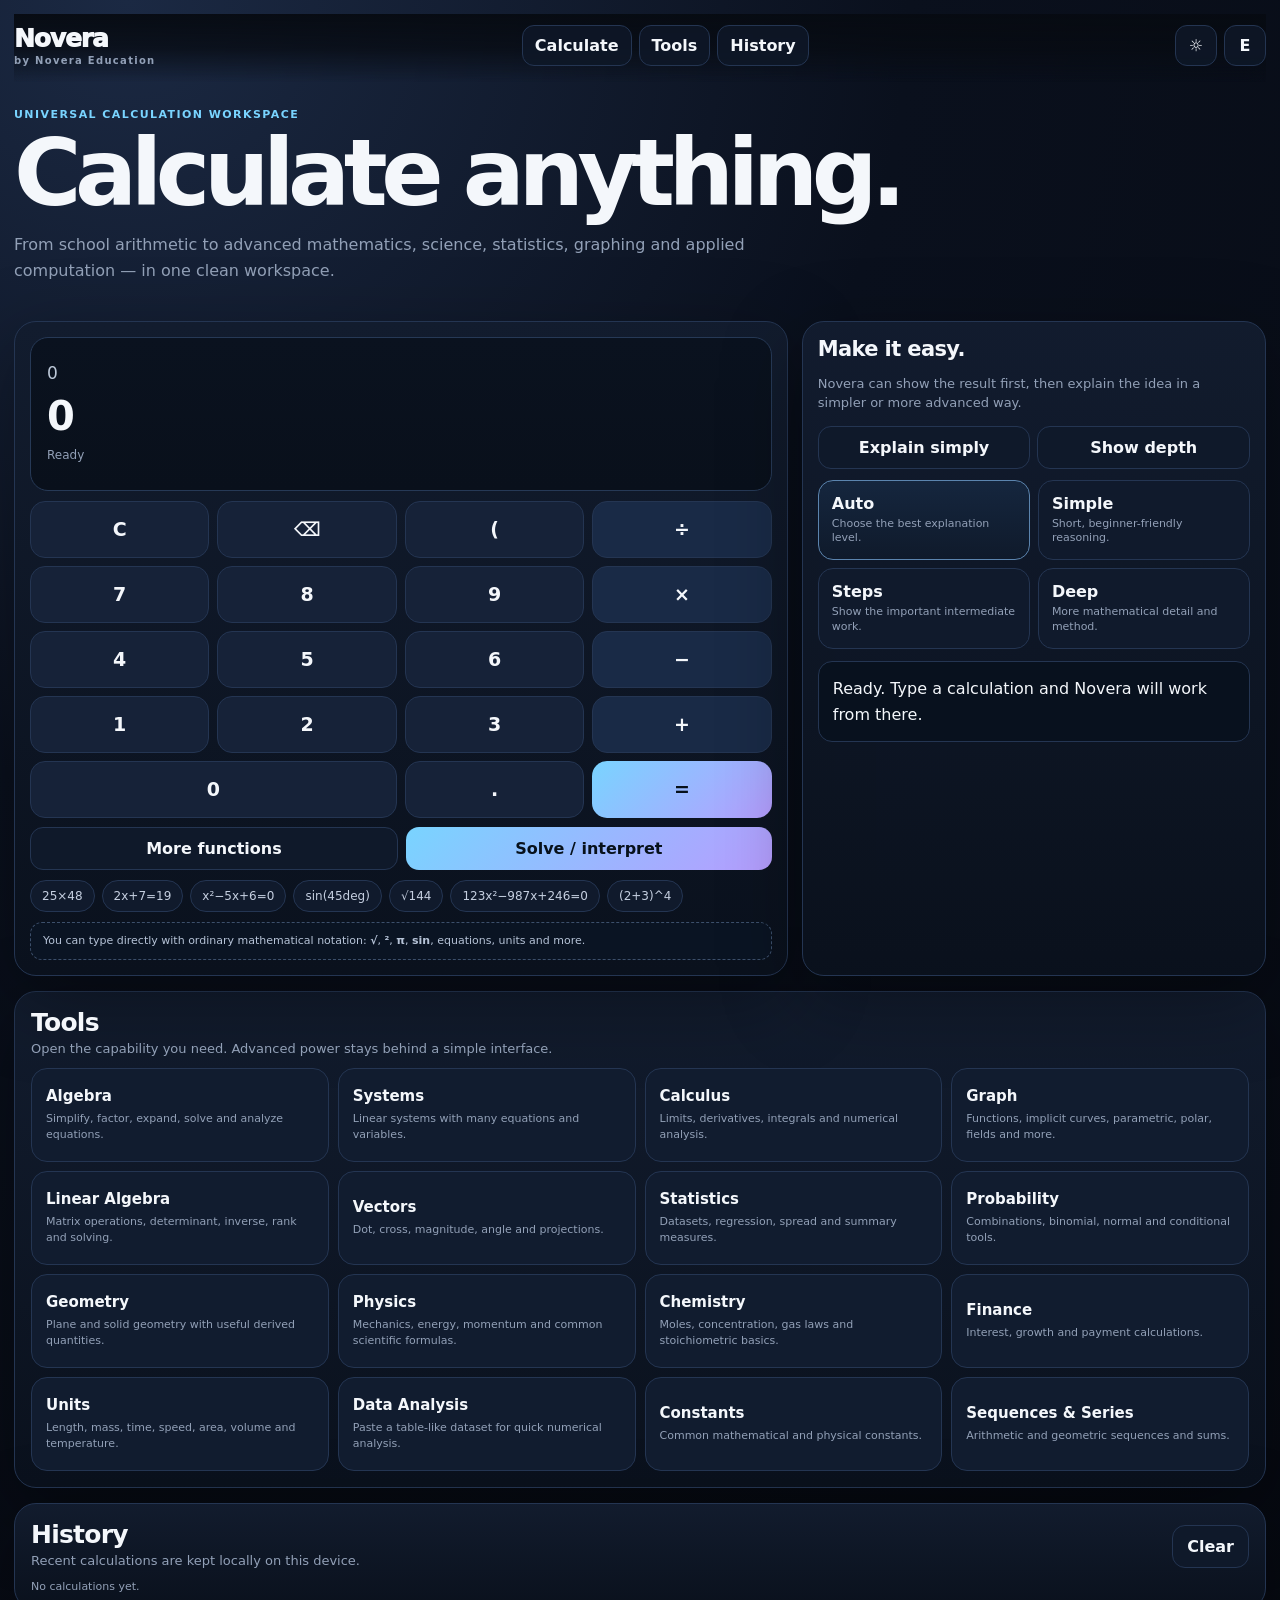
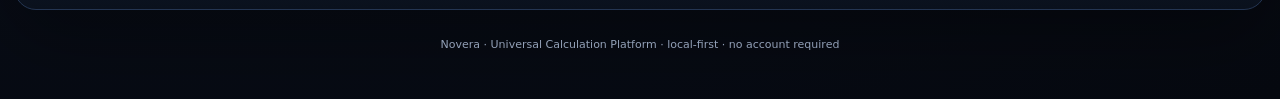
==== commit ab58a678: "Add files via upload" ====
--- a/index.html
+++ b/index.html
@@ -3,165 +3,232 @@
 <head>
 <meta charset="utf-8">
 <meta name="viewport" content="width=device-width,initial-scale=1,viewport-fit=cover">
-<meta name="theme-color" content="#0b1020">
-<meta name="description" content="Novera — a universal calculation workspace for mathematics, science, statistics, finance, conversions and graphing.">
-<title>Novera — Universal Calculator V2</title>
+<meta name="theme-color" content="#08101d">
+<meta name="description" content="Novera — a universal calculation workspace for mathematics, science, statistics, graphing, units and applied computation.">
+<title>Novera — Universal Calculation Platform</title>
 <style>
-:root{--bg:#070b14;--panel:#101827;--panel2:#151f31;--panel3:#0b1220;--line:#273651;--text:#f5f8ff;--muted:#91a0ba;--accent:#78c9ff;--accent2:#b89cff;--good:#8fe2b5;--bad:#ff9ca9;--warn:#ffd48a;--shadow:0 24px 70px rgba(0,0,0,.30)}
-*{box-sizing:border-box}html{scroll-behavior:smooth}body{margin:0;min-height:100vh;background:radial-gradient(circle at 18% 0%,#182642 0,#0a1020 36%,#060912 100%);color:var(--text);font-family:Inter,system-ui,-apple-system,BlinkMacSystemFont,"Segoe UI",Roboto,Arial,sans-serif}button,input,select,textarea{font:inherit}button{cursor:pointer;color:inherit}.app{max-width:1220px;margin:auto;padding:16px 14px 48px}.top{display:flex;align-items:center;justify-content:space-between;gap:12px;margin-bottom:22px}.brand{font-weight:900;font-size:25px;letter-spacing:-.045em}.brand small{display:block;color:var(--muted);font-size:10px;font-weight:700;letter-spacing:.12em;margin-top:2px}.top-actions{display:flex;gap:8px}.iconbtn{min-width:45px;height:45px;border-radius:14px;border:1px solid var(--line);background:#101829}.hero{padding:18px 2px 16px}.eyebrow{color:var(--accent);font-size:12px;font-weight:800;letter-spacing:.12em;text-transform:uppercase}.hero h1{font-size:clamp(44px,8vw,80px);line-height:.92;letter-spacing:-.065em;margin:10px 0 14px;max-width:850px}.hero p{max-width:720px;color:var(--muted);line-height:1.6;margin:0;font-size:16px}.card{background:linear-gradient(180deg,rgba(18,28,47,.98),rgba(11,18,32,.98));border:1px solid var(--line);box-shadow:var(--shadow);border-radius:26px}.calc{padding:15px;margin-top:18px}.display{background:var(--panel3);border:1px solid #26334d;border-radius:20px;padding:17px;min-height:129px;display:flex;flex-direction:column;justify-content:center}.expr{color:#bcc8db;min-height:27px;font-size:18px;word-break:break-word}.answer{font-size:40px;line-height:1.08;font-weight:850;letter-spacing:-.04em;margin-top:8px;word-break:break-word}.status{margin-top:7px;color:var(--muted);font-size:12px;line-height:1.45}.status.good{color:var(--good)}.status.bad{color:var(--bad)}.status.warn{color:var(--warn)}.keypad{display:grid;grid-template-columns:repeat(4,minmax(0,1fr));gap:9px;margin-top:12px}.key{min-height:56px;border-radius:16px;border:1px solid var(--line);background:#172239;font-weight:800;font-size:20px}.key:hover{background:#1b2943}.key.op{background:#1a2944}.key.eq{border:0;color:#06111d;background:linear-gradient(135deg,var(--accent),var(--accent2))}.key.zero{grid-column:span 2}.mini-row{display:flex;gap:9px;margin-top:10px}.mini-row button{flex:1;min-height:46px;border-radius:14px;border:1px solid var(--line);background:#10192b;font-weight:800}.chips{display:flex;flex-wrap:wrap;gap:8px;margin-top:12px}.chip{border:1px solid var(--line);background:#10192b;color:#c4cee0;padding:8px 11px;border-radius:999px;font-size:13px}.more-wrap{display:none;margin-top:10px;padding:11px;border:1px solid var(--line);background:#0d1627;border-radius:18px}.more-wrap.open{display:block}.more-grid{display:grid;grid-template-columns:repeat(5,minmax(0,1fr));gap:8px}.more-grid button{min-height:46px;border:1px solid var(--line);border-radius:13px;background:#142038;font-weight:800;font-size:14px}.section{padding:20px;margin-top:18px}.section-head{display:flex;justify-content:space-between;align-items:end;gap:15px;margin-bottom:14px}.section h2{margin:0;font-size:25px;letter-spacing:-.03em}.section p{margin:5px 0 0;color:var(--muted)}.tools-grid{display:grid;grid-template-columns:repeat(3,minmax(0,1fr));gap:10px}.tool{min-height:92px;border:1px solid var(--line);border-radius:18px;background:#111b2d;padding:16px;text-align:left;transition:.15s transform,.15s border-color}.tool:hover{transform:translateY(-1px);border-color:#46617f}.tool strong{display:block;font-size:17px}.tool span{display:block;margin-top:5px;color:var(--muted);font-size:12px;line-height:1.35}.tool-panel{display:none;margin-top:15px;padding:18px;background:linear-gradient(180deg,rgba(17,27,46,.99),rgba(9,16,29,.99));border:1px solid var(--line);border-radius:22px}.tool-panel.open{display:block}.panel-title{display:flex;align-items:center;justify-content:space-between;gap:10px;margin-bottom:15px}.panel-title h3{margin:0;font-size:24px}.close{border:1px solid var(--line);background:#10192b;border-radius:12px;padding:9px 12px;font-weight:750}.fields{display:grid;grid-template-columns:repeat(2,minmax(0,1fr));gap:12px}.field{display:flex;flex-direction:column;gap:7px}.field.full{grid-column:1/-1}.field label{color:var(--muted);font-size:12px;font-weight:750}.field input,.field select,.field textarea{width:100%;border:1px solid var(--line);background:#091221;color:var(--text);border-radius:13px;padding:13px;outline:none}.field textarea{min-height:95px;resize:vertical}.field input:focus,.field select:focus,.field textarea:focus{border-color:#5d88b0}.actions{display:flex;flex-wrap:wrap;gap:9px;margin-top:14px}.primary,.secondary{border-radius:13px;padding:12px 16px;font-weight:850}.primary{border:0;color:#06111d;background:linear-gradient(135deg,var(--accent),var(--accent2))}.secondary{border:1px solid var(--line);background:#101a2c}.result{margin-top:14px;padding:15px;background:#091220;border:1px solid var(--line);border-radius:16px;white-space:pre-wrap;line-height:1.58;overflow:auto;max-height:360px}.result .big{font-size:28px;font-weight:850}.muted{color:var(--muted)}.history-list{display:flex;flex-direction:column;gap:8px}.history-item{display:flex;align-items:center;justify-content:space-between;gap:12px;padding:12px;border-radius:14px;border:1px solid var(--line);background:#0d1728}.history-item .copy{flex:1;min-width:0;word-break:break-word}.history-item button{border:0;background:transparent;color:var(--muted);padding:5px}.graphbox{background:#fff;border-radius:16px;overflow:hidden;margin-top:14px}.graphbox canvas{display:block;width:100%;height:330px}.footer{text-align:center;color:var(--muted);font-size:12px;padding:28px 0 0}.hidden{display:none!important}.notice{padding:11px 13px;border-radius:14px;border:1px dashed #3c4c67;color:#b4c0d4;background:#0c1526;font-size:12px;line-height:1.45;margin-top:12px}.light{background:linear-gradient(180deg,#f8fbff,#edf3fa);color:#111827;--line:#d7dfeb;--muted:#637089;--text:#111827;--shadow:0 16px 42px rgba(25,45,80,.12)}.light .card,.light .tool-panel{background:#fff}.light .display{background:#f5f8fc;border-color:#d9e2ee}.light .key,.light .tool,.light .mini-row button,.light .more-wrap,.light .more-grid button,.light .secondary,.light .chip,.light .iconbtn,.light .close,.light .history-item{background:#f3f6fa}.light .field input,.light .field select,.light .field textarea,.light .result{background:#f7f9fc;color:#111827}.light .hero p{color:#637089}
-@media(max-width:820px){.tools-grid{grid-template-columns:repeat(2,minmax(0,1fr))}.more-grid{grid-template-columns:repeat(4,minmax(0,1fr))}}
-@media(max-width:620px){.app{padding:13px 11px 40px}.top{margin-bottom:16px}.hero h1{font-size:51px}.hero p{font-size:14px}.section,.calc{border-radius:22px}.fields{grid-template-columns:1fr}.field.full{grid-column:auto}.answer{font-size:32px}.more-grid{grid-template-columns:repeat(3,minmax(0,1fr))}.tools-grid{grid-template-columns:repeat(2,minmax(0,1fr))}.tool{padding:14px;min-height:86px}.tool strong{font-size:15px}.key{min-height:53px;font-size:18px}.graphbox canvas{height:270px}}
-@media(max-width:390px){.more-grid{grid-template-columns:repeat(2,minmax(0,1fr))}.tools-grid{grid-template-columns:1fr 1fr}.hero h1{font-size:45px}.keypad{gap:7px}.key{border-radius:14px}}
+:root{--bg:#070b12;--bg2:#0c1220;--panel:#111a2a;--panel2:#152136;--panel3:#0a111d;--line:#243552;--text:#f4f7fb;--muted:#92a0b7;--accent:#79d4ff;--accent2:#b69dff;--good:#8de8b7;--bad:#ff9da8;--warn:#ffd28c;--shadow:0 24px 80px rgba(0,0,0,.34);--radius:22px}
+*{box-sizing:border-box}html{scroll-behavior:smooth}body{margin:0;min-height:100vh;background:radial-gradient(circle at 10% 0%,#1b2943 0,#0a101d 38%,#060910 100%);color:var(--text);font-family:Inter,ui-sans-serif,system-ui,-apple-system,BlinkMacSystemFont,"Segoe UI",Roboto,Arial,sans-serif}button,input,select,textarea{font:inherit}button{cursor:pointer;color:inherit}a{color:inherit}.app{max-width:1380px;margin:auto;padding:14px 14px 48px}.top{position:sticky;top:0;z-index:50;display:flex;align-items:center;justify-content:space-between;gap:12px;padding:10px 0 16px;background:linear-gradient(180deg,rgba(7,11,18,.96),rgba(7,11,18,.76),transparent);backdrop-filter:blur(10px)}.brand{font-size:25px;font-weight:950;letter-spacing:-.045em}.brand small{display:block;color:var(--muted);font-size:10px;font-weight:750;letter-spacing:.13em;margin-top:2px}.topnav{display:flex;gap:7px;flex-wrap:wrap;justify-content:flex-end}.navbtn,.iconbtn{border:1px solid var(--line);background:rgba(15,24,40,.86);border-radius:12px;padding:10px 12px;font-weight:800}.iconbtn{min-width:42px;padding:10px}.hero{padding:26px 0 18px}.eyebrow{font-size:11px;letter-spacing:.13em;font-weight:900;color:var(--accent);text-transform:uppercase}.hero h1{font-size:clamp(48px,8vw,92px);line-height:.9;letter-spacing:-.07em;margin:12px 0 16px;max-width:980px}.hero p{max-width:820px;color:var(--muted);font-size:16px;line-height:1.65;margin:0}.shell{display:grid;grid-template-columns:1.25fr .75fr;gap:14px;margin-top:18px}.card{background:linear-gradient(180deg,rgba(18,28,46,.98),rgba(10,17,29,.98));border:1px solid var(--line);border-radius:var(--radius);box-shadow:var(--shadow)}.calc-card{padding:15px}.display{background:linear-gradient(180deg,#0a121f,#09101b);border:1px solid #263956;border-radius:18px;padding:16px;min-height:154px;display:flex;flex-direction:column;justify-content:center}.display .expr{font-size:17px;color:#bcc8d8;min-height:24px;word-break:break-word}.display .answer{font-size:40px;line-height:1.08;font-weight:900;letter-spacing:-.045em;margin-top:8px;word-break:break-word}.display .status{font-size:12px;color:var(--muted);margin-top:9px;line-height:1.45}.display .status.good{color:var(--good)}.display .status.bad{color:var(--bad)}.display .status.warn{color:var(--warn)}.keypad{display:grid;grid-template-columns:repeat(4,minmax(0,1fr));gap:8px;margin-top:10px}.key{min-height:57px;border:1px solid var(--line);border-radius:15px;background:#162238;font-size:19px;font-weight:850}.key.op{background:#192a46}.key.eq{border:0;color:#07111b;background:linear-gradient(135deg,var(--accent),var(--accent2))}.key.zero{grid-column:span 2}.row{display:flex;gap:8px;margin-top:9px;flex-wrap:wrap}.row button{flex:1;min-width:120px}.btn{border-radius:13px;padding:11px 14px;font-weight:850;border:1px solid var(--line);background:#0f192a}.btn.primary{border:0;color:#07111b;background:linear-gradient(135deg,var(--accent),var(--accent2))}.btn.good{color:#08130d;background:linear-gradient(135deg,#88e5b2,#a2f2c6)}.examples{display:flex;gap:7px;flex-wrap:wrap;margin-top:10px}.chip{border:1px solid var(--line);background:#101a2c;padding:8px 11px;border-radius:999px;color:#c5cfe0;font-size:12px}.side-card{padding:15px}.side-card h2{margin:0;font-size:21px;letter-spacing:-.03em}.side-card p{color:var(--muted);font-size:13px;line-height:1.5}.mode-grid{display:grid;grid-template-columns:repeat(2,minmax(0,1fr));gap:8px;margin-top:11px}.mode{border:1px solid var(--line);background:#101a2c;border-radius:15px;padding:13px;text-align:left;min-height:72px}.mode strong{display:block}.mode span{display:block;color:var(--muted);font-size:11px;margin-top:4px;line-height:1.35}.mode.active{border-color:#5b84ae;background:linear-gradient(180deg,#15263e,#0f1a2b)}.big-toggle{display:flex;gap:7px;margin-top:12px}.big-toggle button{flex:1}.tiny{font-size:11px;color:var(--muted)}.section{margin-top:15px;padding:16px}.section-head{display:flex;align-items:flex-end;justify-content:space-between;gap:12px;margin-bottom:12px}.section-head h2{margin:0;font-size:25px;letter-spacing:-.03em}.section-head p{margin:4px 0 0;color:var(--muted);font-size:13px}.tools-grid{display:grid;grid-template-columns:repeat(4,minmax(0,1fr));gap:9px}.tool{border:1px solid var(--line);background:#111c2f;border-radius:16px;padding:14px;min-height:94px;text-align:left;transition:.16s transform,.16s border-color}.tool:hover{transform:translateY(-1px);border-color:#456382}.tool strong{display:block;font-size:15px}.tool span{display:block;margin-top:6px;color:var(--muted);font-size:11px;line-height:1.38}.panel{display:none;margin-top:12px;background:linear-gradient(180deg,rgba(17,27,45,.99),rgba(9,15,27,.99));border:1px solid var(--line);border-radius:18px;padding:16px}.panel.open{display:block}.panel-title{display:flex;align-items:center;justify-content:space-between;gap:8px;margin-bottom:12px}.panel-title h3{margin:0;font-size:22px}.close{border:1px solid var(--line);background:#101a2c;border-radius:11px;padding:8px 11px;font-weight:800}.fields{display:grid;grid-template-columns:repeat(2,minmax(0,1fr));gap:10px}.field{display:flex;flex-direction:column;gap:6px}.field.full{grid-column:1/-1}.field label{font-size:11px;color:var(--muted);font-weight:800}.field input,.field select,.field textarea{width:100%;border:1px solid var(--line);background:#08111e;color:var(--text);border-radius:12px;padding:12px;outline:none}.field textarea{min-height:102px;resize:vertical;line-height:1.45}.field input:focus,.field select:focus,.field textarea:focus{border-color:#5b83ac}.result{margin-top:12px;padding:14px;border:1px solid var(--line);border-radius:14px;background:#08111e;line-height:1.6;white-space:pre-wrap;overflow:auto;max-height:430px}.result .big{font-size:28px;font-weight:900;letter-spacing:-.04em}.result .label{color:var(--muted);font-size:11px;font-weight:800}.notice{margin-top:10px;border:1px dashed #3c4f6b;border-radius:12px;padding:10px 12px;color:#b6c3d7;background:#0a1423;font-size:11px;line-height:1.45}.explain{margin-top:10px;padding:13px;border-radius:13px;border:1px solid #28445a;background:linear-gradient(180deg,#0c1a28,#0a131f);line-height:1.6}.history-list{display:flex;flex-direction:column;gap:8px}.history-item{display:flex;align-items:center;gap:11px;padding:11px 12px;border:1px solid var(--line);border-radius:13px;background:#0e1829}.history-item .copy{flex:1;min-width:0;word-break:break-word}.history-item button{border:0;background:transparent;color:var(--muted);padding:5px}.graph-layout{display:grid;grid-template-columns:310px 1fr;gap:12px}.graph-side{display:flex;flex-direction:column;gap:9px}.graph-canvas-wrap{position:relative;background:#07101c;border:1px solid #203249;border-radius:16px;overflow:hidden;min-height:420px}.graph-canvas{display:block;width:100%;height:420px;background:#07101c;touch-action:none}.graph-overlay{position:absolute;top:10px;left:10px;right:10px;display:flex;justify-content:space-between;gap:8px;pointer-events:none}.graph-badge{background:rgba(8,15,26,.82);border:1px solid #253852;border-radius:10px;padding:7px 9px;color:#bfd0e6;font-size:10px;backdrop-filter:blur(8px)}.graph-toolbar{display:flex;gap:6px;flex-wrap:wrap;margin-top:9px}.graph-toolbar button{border:1px solid var(--line);background:#0f192a;border-radius:10px;padding:8px 10px;font-size:11px;font-weight:800}.legend{display:flex;gap:7px;flex-wrap:wrap;margin-top:9px}.legend-item{display:flex;align-items:center;gap:5px;font-size:10px;color:#c2cbda}.dot{width:9px;height:9px;border-radius:999px}.footer{text-align:center;color:var(--muted);padding:28px 0 0;font-size:11px}.light{background:linear-gradient(180deg,#f7fbff,#edf3f9);color:#111827;--line:#d5deea;--muted:#637089;--text:#111827;--shadow:0 16px 46px rgba(28,47,80,.14)}.light .top{background:linear-gradient(180deg,rgba(247,251,255,.96),rgba(247,251,255,.72),transparent)}.light .card,.light .panel{background:#fff}.light .display,.light .field input,.light .field select,.light .field textarea,.light .result,.light .graph-canvas-wrap{background:#f6f9fd}.light .key,.light .mode,.light .tool,.light .btn,.light .navbtn,.light .iconbtn,.light .close,.light .chip,.light .graph-toolbar button{background:#f1f5f9;color:#111827}.light .graph-canvas{background:#f6f9fd}.hidden{display:none!important}
+@media(max-width:1080px){.tools-grid{grid-template-columns:repeat(3,minmax(0,1fr))}.shell{grid-template-columns:1fr}.graph-layout{grid-template-columns:1fr}}
+@media(max-width:720px){.app{padding:10px 10px 40px}.top{align-items:flex-start}.topnav{display:none}.hero h1{font-size:53px}.hero p{font-size:14px}.tools-grid{grid-template-columns:repeat(2,minmax(0,1fr))}.fields{grid-template-columns:1fr}.field.full{grid-column:auto}.mode-grid{grid-template-columns:1fr 1fr}.display .answer{font-size:33px}.graph-canvas{height:320px}.graph-canvas-wrap{min-height:320px}.graph-side{display:grid;grid-template-columns:1fr 1fr}.graph-side .field.full,.graph-side .row{grid-column:1/-1}}
+@media(max-width:420px){.tools-grid{grid-template-columns:1fr 1fr}.keypad{gap:7px}.key{min-height:52px}.hero h1{font-size:46px}.graph-side{display:block}.mode-grid{grid-template-columns:1fr 1fr}}
 </style>
 </head>
 <body>
 <div class="app" id="app">
-<header class="top"><div class="brand">Novera<small>by Novera Education</small></div><div class="top-actions"><button class="iconbtn" id="themeBtn" title="Theme">☼</button><button class="iconbtn" id="historyBtn" title="History">↺</button></div></header>
-<section class="hero"><div class="eyebrow">Universal calculation workspace · V2</div><h1>Calculate anything.</h1><p>A clean computational workspace that grows from everyday arithmetic to serious mathematics, science, statistics, finance and data.</p></section>
-<section class="card calc" id="calculator">
-<div class="display"><div class="expr" id="displayExpr">0</div><div class="answer" id="displayAns">0</div><div class="status" id="displayStatus">Ready</div></div>
-<div class="keypad" id="keypad">
-<button class="key" data-k="C">C</button><button class="key" data-k="back">⌫</button><button class="key" data-k="%">%</button><button class="key op" data-k="/">÷</button>
-<button class="key" data-k="7">7</button><button class="key" data-k="8">8</button><button class="key" data-k="9">9</button><button class="key op" data-k="*">×</button>
-<button class="key" data-k="4">4</button><button class="key" data-k="5">5</button><button class="key" data-k="6">6</button><button class="key op" data-k="-">−</button>
-<button class="key" data-k="1">1</button><button class="key" data-k="2">2</button><button class="key" data-k="3">3</button><button class="key op" data-k="+">+</button>
-<button class="key zero" data-k="0">0</button><button class="key" data-k=".">.</button><button class="key eq" data-k="=">=</button>
-</div>
-<div class="mini-row"><button id="moreBtn">More functions</button><button id="solveBtn">Solve / interpret</button></div>
-<div class="more-wrap" id="moreWrap"><div class="more-grid" id="moreGrid">
-<button data-fn="sqrt">√</button><button data-fn="square">x²</button><button data-fn="cube">x³</button><button data-fn="power">xʸ</button><button data-fn="pi">π</button>
-<button data-fn="sin">sin</button><button data-fn="cos">cos</button><button data-fn="tan">tan</button><button data-fn="asin">sin⁻¹</button><button data-fn="acos">cos⁻¹</button>
-<button data-fn="atan">tan⁻¹</button><button data-fn="log">log</button><button data-fn="ln">ln</button><button data-fn="exp">eˣ</button><button data-fn="factorial">n!</button>
-<button data-fn="abs">|x|</button><button data-fn="recip">1/x</button><button data-fn="neg">±</button><button data-fn="e">e</button><button data-fn="ans">Ans</button>
-</div></div>
-<div class="chips"><button class="chip" data-example="25*48">25 × 48</button><button class="chip" data-example="2^10">2¹⁰</button><button class="chip" data-example="sqrt(144)">√144</button><button class="chip" data-example="sin(45deg)">sin(45°)</button><button class="chip" data-example="5!+3^4">5! + 3⁴</button></div>
+<header class="top">
+  <div class="brand">Novera<small>by Novera Education</small></div>
+  <nav class="topnav">
+    <button class="navbtn" data-jump="calculator">Calculate</button>
+    <button class="navbtn" data-jump="tools">Tools</button>
+    <button class="navbtn" data-jump="historySection">History</button>
+  </nav>
+  <div class="topnav"><button class="iconbtn" id="themeBtn" title="Theme">☼</button><button class="iconbtn" id="simpleBtn" title="Explanation mode">E</button></div>
+</header>
+<section class="hero">
+  <div class="eyebrow">Universal calculation workspace</div>
+  <h1>Calculate anything.</h1>
+  <p>From school arithmetic to advanced mathematics, science, statistics, graphing and applied computation — in one clean workspace.</p>
 </section>
-<section class="section"><div class="section-head"><div><h2>Tools</h2><p>V1 tools remain here, with V2 upgrades underneath.</p></div></div>
-<div class="tools-grid">
-<button class="tool" data-tool="algebra"><strong>Algebra</strong><span>Equations, polynomials, simplify and evaluate</span></button>
-<button class="tool" data-tool="statistics"><strong>Statistics</strong><span>Mean, median, variance, SD, regression and correlation</span></button>
-<button class="tool" data-tool="probability"><strong>Probability</strong><span>Combinations, permutations, binomial and normal distribution</span></button>
-<button class="tool" data-tool="geometry"><strong>Geometry</strong><span>Circle, rectangle, triangle, sphere, cylinder</span></button>
-<button class="tool" data-tool="physics"><strong>Physics</strong><span>Force, energy, momentum, waves and electricity</span></button>
-<button class="tool" data-tool="chemistry"><strong>Chemistry</strong><span>Moles, molarity, dilution, particles and pH</span></button>
-<button class="tool" data-tool="finance"><strong>Finance</strong><span>Simple, compound interest, EMI and growth</span></button>
-<button class="tool" data-tool="matrix"><strong>Matrices</strong><span>2×2, 3×3 determinant, inverse and multiplication</span></button>
-<button class="tool" data-tool="calculus"><strong>Calculus</strong><span>Derivative, integral, limit and numerical slope</span></button>
-<button class="tool" data-tool="graph"><strong>Graphing</strong><span>Plot y = f(x) with adjustable x-range</span></button>
-<button class="tool" data-tool="converter"><strong>Quick Converter</strong><span>Length, mass, time, area, volume, speed, energy, temperature</span></button>
-<button class="tool" data-tool="v2advanced"><strong>V2 Advanced</strong><span>Systems, roots, sequences, vectors and polynomial tools</span></button>
-</div>
-
-<div class="tool-panel" data-panel="algebra"><div class="panel-title"><h3>Algebra</h3><button class="close">Close</button></div><div class="fields"><div class="field full"><label>Equation</label><input id="algEq" value="2x + 7 = 19" placeholder="e.g. 123x² - 987x + 246 = 0"></div><div class="field"><label>x value for evaluation</label><input id="algX" value="2"></div><div class="field"><label>Expression for evaluation</label><input id="algExpr" value="3*x^2+2*x-5"></div></div><div class="actions"><button class="primary" id="algSolve">Solve equation</button><button class="secondary" id="algEval">Evaluate</button></div><div class="result" id="algRes">Ready.</div></div>
-
-<div class="tool-panel" data-panel="statistics"><div class="panel-title"><h3>Statistics</h3><button class="close">Close</button></div><div class="fields"><div class="field full"><label>Data</label><textarea id="statData">12, 18, 23, 27, 31, 35, 42, 48, 56, 63, 71, 84</textarea></div><div class="field"><label>X values for regression (optional)</label><textarea id="regX">1,2,3,4,5,6</textarea></div><div class="field"><label>Y values for regression (optional)</label><textarea id="regY">2,4,5,8,11,13</textarea></div></div><div class="actions"><button class="primary" id="statGo">Analyze</button><button class="secondary" id="regGo">Linear regression</button></div><div class="result" id="statRes">Ready.</div></div>
-
-<div class="tool-panel" data-panel="probability"><div class="panel-title"><h3>Probability</h3><button class="close">Close</button></div><div class="fields"><div class="field"><label>n</label><input id="prN" value="10"></div><div class="field"><label>r</label><input id="prR" value="3"></div><div class="field"><label>p</label><input id="prP" value="0.5"></div><div class="field"><label>k</label><input id="prK" value="4"></div><div class="field full"><label>Normal distribution z (optional)</label><input id="prZ" value="1.96"></div></div><div class="actions"><button class="primary" id="prGo">Calculate</button></div><div class="result" id="prRes">Ready.</div></div>
-
-<div class="tool-panel" data-panel="geometry"><div class="panel-title"><h3>Geometry</h3><button class="close">Close</button></div><div class="fields"><div class="field"><label>Shape</label><select id="geoShape"><option value="circle">Circle</option><option value="rectangle">Rectangle</option><option value="triangle">Triangle</option><option value="sphere">Sphere</option><option value="cylinder">Cylinder</option></select></div><div class="field"><label>A / radius / length</label><input id="geoA" value="10"></div><div class="field"><label>B / width / height</label><input id="geoB" value="5"></div><div class="field"><label>C / triangle side</label><input id="geoC" value="6"></div></div><div class="actions"><button class="primary" id="geoGo">Calculate</button></div><div class="result" id="geoRes">Ready.</div></div>
-
-<div class="tool-panel" data-panel="physics"><div class="panel-title"><h3>Physics</h3><button class="close">Close</button></div><div class="fields"><div class="field full"><label>Formula</label><select id="phFormula"><option value="force">Force F = ma</option><option value="weight">Weight W = mg</option><option value="ke">Kinetic energy = ½mv²</option><option value="pe">Potential energy = mgh</option><option value="momentum">Momentum = mv</option><option value="work">Work = Fd</option><option value="power">Power = W/t</option><option value="density">Density = m/V</option><option value="pressure">Pressure = F/A</option><option value="ohm">Ohm's law V = IR</option><option value="elecpower">Electrical power P = VI</option><option value="wave">Wave speed v = fλ</option><option value="emc">Mass energy E = mc²</option></select></div><div class="field"><label>Value 1</label><input id="ph1" value="12"></div><div class="field"><label>Value 2</label><input id="ph2" value="8"></div><div class="field"><label>Value 3</label><input id="ph3" value="10"></div></div><div class="actions"><button class="primary" id="phGo">Calculate</button></div><div class="result" id="phRes">Ready.</div></div>
-
-<div class="tool-panel" data-panel="chemistry"><div class="panel-title"><h3>Chemistry</h3><button class="close">Close</button></div><div class="fields"><div class="field full"><label>Calculation</label><select id="chFormula"><option value="moles">Moles = mass / molar mass</option><option value="mass">Mass = moles × molar mass</option><option value="molarity">Molarity = moles / volume</option><option value="dilution">Dilution C₁V₁ = C₂V₂</option><option value="particles">Particles = moles × Nₐ</option><option value="ph">pH = −log₁₀[H⁺]</option><option value="poh">pOH = −log₁₀[OH⁻]</option></select></div><div class="field"><label>Value 1</label><input id="ch1" value="18"></div><div class="field"><label>Value 2</label><input id="ch2" value="18"></div><div class="field"><label>Value 3</label><input id="ch3" value="1"></div></div><div class="actions"><button class="primary" id="chGo">Calculate</button></div><div class="result" id="chRes">Ready.</div></div>
-
-<div class="tool-panel" data-panel="finance"><div class="panel-title"><h3>Finance</h3><button class="close">Close</button></div><div class="fields"><div class="field full"><label>Calculation</label><select id="fiFormula"><option value="compound">Compound interest / future value</option><option value="simple">Simple interest</option><option value="emi">Loan EMI</option></select></div><div class="field"><label>Principal</label><input id="fiP" value="10000"></div><div class="field"><label>Annual rate %</label><input id="fiR" value="10"></div><div class="field"><label>Years</label><input id="fiT" value="2"></div><div class="field"><label>Compounds/year</label><input id="fiN" value="12"></div></div><div class="actions"><button class="primary" id="fiGo">Calculate</button></div><div class="result" id="fiRes">Ready.</div></div>
-
-<div class="tool-panel" data-panel="matrix"><div class="panel-title"><h3>Matrices</h3><button class="close">Close</button></div><div class="fields"><div class="field full"><label>Matrix A · 4 or 9 values, comma separated</label><textarea id="mA">4,7,2,6</textarea></div><div class="field full"><label>Matrix B · 4 or 9 values, comma separated</label><textarea id="mB">5,6,7,8</textarea></div><div class="field full"><label>Operation</label><select id="mOp"><option value="auto">A² / A×B and determinant/inverse</option><option value="multiply">A × B</option><option value="det">det(A)</option><option value="inverse">inverse(A)</option></select></div></div><div class="actions"><button class="primary" id="mGo">Calculate</button></div><div class="result" id="mRes">Ready.</div></div>
-
-<div class="tool-panel" data-panel="calculus"><div class="panel-title"><h3>Calculus</h3><button class="close">Close</button></div><div class="fields"><div class="field full"><label>f(x)</label><input id="caF" value="3*x^5-7*x^4+2*x^3-9*x^2+6*x-11"></div><div class="field"><label>x / lower limit</label><input id="caX" value="2"></div><div class="field"><label>upper limit</label><input id="caB" value="5"></div><div class="field"><label>step h</label><input id="caH" value="0.0001"></div><div class="field"><label>Operation</label><select id="caOp"><option value="der">Derivative at x</option><option value="int">Integral from x to b</option><option value="lim">Limit near x</option></select></div></div><div class="actions"><button class="primary" id="caGo">Calculate</button></div><div class="result" id="caRes">Ready.</div><div class="notice">Numerical calculus uses stable central differences and Simpson integration. It is a V2 numerical engine, not a proof assistant.</div></div>
-
-<div class="tool-panel" data-panel="graph"><div class="panel-title"><h3>Graphing</h3><button class="close">Close</button></div><div class="fields"><div class="field full"><label>Function y = f(x)</label><input id="grF" value="x^2-4"></div><div class="field"><label>X minimum</label><input id="grMin" value="-10"></div><div class="field"><label>X maximum</label><input id="grMax" value="10"></div></div><div class="actions"><button class="primary" id="grGo">Plot</button></div><div class="graphbox"><canvas id="graphCanvas" width="1000" height="500"></canvas></div><div class="result" id="grRes">Ready.</div></div>
-
-<div class="tool-panel" data-panel="converter"><div class="panel-title"><h3>Quick Converter</h3><button class="close">Close</button></div><div class="fields"><div class="field"><label>Value</label><input id="qcV" value="10"></div><div class="field"><label>From</label><select id="qcF"></select></div><div class="field"><label>To</label><select id="qcT"></select></div></div><div class="actions"><button class="primary" id="qcGo">Convert</button></div><div class="result" id="qcRes">Ready.</div></div>
-
-<div class="tool-panel" data-panel="v2advanced"><div class="panel-title"><h3>V2 Advanced</h3><button class="close">Close</button></div><div class="fields"><div class="field full"><label>Polynomial / equation</label><input id="v2Eq" value="x^4-10x^3+35x^2-50x+24=0"></div><div class="field full"><label>System of linear equations</label><textarea id="sysEq">2x+y=7
-x- y=1</textarea></div><div class="field"><label>Sequence first term a₁</label><input id="seqA" value="3"></div><div class="field"><label>Common difference / ratio</label><input id="seqD" value="2"></div><div class="field"><label>n</label><input id="seqN" value="20"></div><div class="field"><label>Vector A</label><input id="vecA" value="1,2,3"></div><div class="field"><label>Vector B</label><input id="vecB" value="4,5,6"></div><div class="field"><label>Vector operation</label><select id="vecOp"><option value="dot">Dot product</option><option value="cross">Cross product</option><option value="magA">Magnitude A</option><option value="magB">Magnitude B</option></select></div></div><div class="actions"><button class="primary" id="v2Roots">Solve roots</button><button class="secondary" id="sysGo">Solve system</button><button class="secondary" id="seqGo">Sequence</button><button class="secondary" id="vecGo">Vector</button></div><div class="result" id="v2Res">Ready.</div></div>
+<section class="shell" id="calculator">
+  <div class="card calc-card">
+    <div class="display"><div class="expr" id="displayExpr">0</div><div class="answer" id="displayAns">0</div><div class="status" id="displayStatus">Ready</div></div>
+    <div class="keypad" id="keypad">
+      <button class="key" data-k="C">C</button><button class="key" data-k="back">⌫</button><button class="key" data-k="(">(</button><button class="key op" data-k="/">÷</button>
+      <button class="key" data-k="7">7</button><button class="key" data-k="8">8</button><button class="key" data-k="9">9</button><button class="key op" data-k="*">×</button>
+      <button class="key" data-k="4">4</button><button class="key" data-k="5">5</button><button class="key" data-k="6">6</button><button class="key op" data-k="-">−</button>
+      <button class="key" data-k="1">1</button><button class="key" data-k="2">2</button><button class="key" data-k="3">3</button><button class="key op" data-k="+">+</button>
+      <button class="key zero" data-k="0">0</button><button class="key" data-k=".">.</button><button class="key eq" data-k="=">=</button>
+    </div>
+    <div class="row"><button class="btn" id="moreBtn">More functions</button><button class="btn primary" id="solveBtn">Solve / interpret</button></div>
+    <div class="examples" id="examples"></div>
+    <div class="notice">You can type directly with ordinary mathematical notation: <b>√</b>, <b>²</b>, <b>π</b>, <b>sin</b>, equations, units and more.</div>
+  </div>
+  <aside class="card side-card">
+    <h2>Make it easy.</h2>
+    <p>Novera can show the result first, then explain the idea in a simpler or more advanced way.</p>
+    <div class="big-toggle"><button class="btn" id="simpleModeBtn">Explain simply</button><button class="btn" id="advancedModeBtn">Show depth</button></div>
+    <div class="mode-grid">
+      <button class="mode active" data-mode="auto"><strong>Auto</strong><span>Choose the best explanation level.</span></button>
+      <button class="mode" data-mode="simple"><strong>Simple</strong><span>Short, beginner-friendly reasoning.</span></button>
+      <button class="mode" data-mode="steps"><strong>Steps</strong><span>Show the important intermediate work.</span></button>
+      <button class="mode" data-mode="deep"><strong>Deep</strong><span>More mathematical detail and method.</span></button>
+    </div>
+    <div class="result" id="quickExplain">Ready. Type a calculation and Novera will work from there.</div>
+  </aside>
 </section>
-
-<section class="section" id="historySection"><div class="section-head"><div><h2>History</h2><p>Your recent calculator calculations stay on this device.</p></div><button class="secondary" id="clearHistory">Clear</button></div><div class="history-list" id="historyList"><div class="muted">No calculations yet.</div></div></section>
-<div class="footer">Novera V2 · local-first calculation workspace · no account required</div>
+<section class="section card" id="tools">
+  <div class="section-head"><div><h2>Tools</h2><p>Open the capability you need. Advanced power stays behind a simple interface.</p></div></div>
+  <div class="tools-grid">
+    <button class="tool" data-panel="algebra"><strong>Algebra</strong><span>Simplify, factor, expand, solve and analyze equations.</span></button>
+    <button class="tool" data-panel="systems"><strong>Systems</strong><span>Linear systems with many equations and variables.</span></button>
+    <button class="tool" data-panel="calculus"><strong>Calculus</strong><span>Limits, derivatives, integrals and numerical analysis.</span></button>
+    <button class="tool" data-panel="graph"><strong>Graph</strong><span>Functions, implicit curves, parametric, polar, fields and more.</span></button>
+    <button class="tool" data-panel="matrices"><strong>Linear Algebra</strong><span>Matrix operations, determinant, inverse, rank and solving.</span></button>
+    <button class="tool" data-panel="vectors"><strong>Vectors</strong><span>Dot, cross, magnitude, angle and projections.</span></button>
+    <button class="tool" data-panel="statistics"><strong>Statistics</strong><span>Datasets, regression, spread and summary measures.</span></button>
+    <button class="tool" data-panel="probability"><strong>Probability</strong><span>Combinations, binomial, normal and conditional tools.</span></button>
+    <button class="tool" data-panel="geometry"><strong>Geometry</strong><span>Plane and solid geometry with useful derived quantities.</span></button>
+    <button class="tool" data-panel="physics"><strong>Physics</strong><span>Mechanics, energy, momentum and common scientific formulas.</span></button>
+    <button class="tool" data-panel="chemistry"><strong>Chemistry</strong><span>Moles, concentration, gas laws and stoichiometric basics.</span></button>
+    <button class="tool" data-panel="finance"><strong>Finance</strong><span>Interest, growth and payment calculations.</span></button>
+    <button class="tool" data-panel="units"><strong>Units</strong><span>Length, mass, time, speed, area, volume and temperature.</span></button>
+    <button class="tool" data-panel="data"><strong>Data Analysis</strong><span>Paste a table-like dataset for quick numerical analysis.</span></button>
+    <button class="tool" data-panel="constants"><strong>Constants</strong><span>Common mathematical and physical constants.</span></button>
+    <button class="tool" data-panel="sequence"><strong>Sequences & Series</strong><span>Arithmetic and geometric sequences and sums.</span></button>
+  </div>
+
+  <div class="panel" data-panel="algebra"><div class="panel-title"><h3>Algebra</h3><button class="close">Close</button></div><div class="fields"><div class="field full"><label>Expression or equation</label><input id="algExpr" value="x^2-5x+6=0"></div><div class="field"><label>Operation</label><select id="algOp"><option value="solve">Solve</option><option value="factor">Factor</option><option value="expand">Expand</option><option value="simplify">Simplify / evaluate</option></select></div><div class="field"><label>Variable</label><input id="algVar" value="x"></div></div><div class="row"><button class="btn primary" id="algGo">Run</button></div><div class="result" id="algRes">Ready.</div></div>
+
+  <div class="panel" data-panel="systems"><div class="panel-title"><h3>Linear Systems</h3><button class="close">Close</button></div><div class="fields"><div class="field full"><label>One equation per line</label><textarea id="sysEq">2x+y=7\nx-y=1</textarea></div></div><div class="row"><button class="btn primary" id="sysGo">Solve system</button></div><div class="result" id="sysRes">Ready.</div><div class="notice">Novera reads equations such as 2x+y=7, x−y=1, 3x+2y−z=9. It can handle arbitrary square systems that parse cleanly.</div></div>
+
+  <div class="panel" data-panel="calculus"><div class="panel-title"><h3>Calculus</h3><button class="close">Close</button></div><div class="fields"><div class="field full"><label>f(x)</label><input id="calF" value="3*x^5-7*x^4+2*x^3-9*x^2+6*x-11"></div><div class="field"><label>x / lower limit</label><input id="calX" value="2"></div><div class="field"><label>upper limit</label><input id="calB" value="5"></div><div class="field"><label>h for numerical methods</label><input id="calH" value="0.0001"></div><div class="field"><label>Operation</label><select id="calOp"><option value="der">Derivative at x</option><option value="d2">Second derivative at x</option><option value="int">Integral from x to b</option><option value="lim">Limit near x</option><option value="tangent">Tangent line at x</option></select></div></div><div class="row"><button class="btn primary" id="calGo">Calculate</button></div><div class="result" id="calRes">Ready.</div></div>
+
+  <div class="panel" data-panel="graph"><div class="panel-title"><h3>Graph</h3><button class="close">Close</button></div>
+    <div class="graph-layout">
+      <div class="graph-side">
+        <div class="field"><label>Graph type</label><select id="gType"><option value="function">Function y=f(x)</option><option value="implicit">Implicit F(x,y)=0</option><option value="parametric">Parametric x(t), y(t)</option><option value="polar">Polar r(θ)</option><option value="inequality">Inequality y ? f(x)</option><option value="vector">Vector field F(x,y)</option><option value="surface3d">3D surface z=f(x,y)</option></select></div>
+        <div class="field full"><label>Main expression</label><textarea id="gExpr">x^2-4</textarea></div>
+        <div class="field"><label>Second expression</label><input id="gExpr2" placeholder="Optional"></div>
+        <div class="field"><label>X / t / θ min</label><input id="gMin" value="-2"></div>
+        <div class="field"><label>X / t / θ max</label><input id="gMax" value="2"></div>
+        <div class="field"><label>Samples / quality</label><select id="gQuality"><option value="low">Fast</option><option value="med" selected>Balanced</option><option value="high">High</option></select></div>
+        <div class="field"><label>Show grid</label><select id="gGrid"><option value="yes" selected>Yes</option><option value="no">No</option></select></div>
+        <div class="row"><button class="btn primary" id="gPlot">Plot</button><button class="btn" id="gReset">Reset view</button></div>
+        <div class="graph-toolbar"><button id="zoomIn">Zoom +</button><button id="zoomOut">Zoom −</button><button id="panReset">Reset</button><button id="traceBtn">Trace</button></div>
+        <div class="notice">Implicit equations are sampled with a contour-style field scan; explicit, parametric and polar graphs use direct plotting. 3D uses a responsive sampled surface.</div>
+      </div>
+      <div>
+        <div class="graph-canvas-wrap"><canvas id="gCanvas" class="graph-canvas" width="1200" height="700"></canvas><div class="graph-overlay"><div class="graph-badge" id="gBadge">Ready</div><div class="graph-badge" id="gCoord">x: — · y: —</div></div></div>
+        <div class="legend" id="gLegend"></div>
+        <div class="result" id="gRes">Ready.</div>
+      </div>
+    </div>
+  </div>
+
+  <div class="panel" data-panel="matrices"><div class="panel-title"><h3>Linear Algebra</h3><button class="close">Close</button></div><div class="fields"><div class="field full"><label>Matrix A (rows separated by ; or new lines, values by commas/spaces)</label><textarea id="matA">4,7\n2,6</textarea></div><div class="field full"><label>Matrix B (optional)</label><textarea id="matB">5,6\n7,8</textarea></div><div class="field"><label>Operation</label><select id="matOp"><option value="det">det(A)</option><option value="inv">inverse(A)</option><option value="mul">A × B</option><option value="add">A + B</option><option value="sub">A − B</option><option value="rank">rank(A)</option><option value="solve">Solve A·x=b</option></select></div><div class="field"><label>b for A·x=b</label><input id="matBvec" value="10,8"></div></div><div class="row"><button class="btn primary" id="matGo">Calculate</button></div><div class="result" id="matRes">Ready.</div></div>
+
+  <div class="panel" data-panel="vectors"><div class="panel-title"><h3>Vectors</h3><button class="close">Close</button></div><div class="fields"><div class="field"><label>Vector A</label><input id="vecA" value="1,2,3"></div><div class="field"><label>Vector B</label><input id="vecB" value="4,5,6"></div><div class="field"><label>Operation</label><select id="vecOp"><option value="dot">Dot product</option><option value="cross">Cross product</option><option value="magA">Magnitude A</option><option value="magB">Magnitude B</option><option value="angle">Angle between</option><option value="proj">Projection of A onto B</option></select></div></div><div class="row"><button class="btn primary" id="vecGo">Calculate</button></div><div class="result" id="vecRes">Ready.</div></div>
+
+  <div class="panel" data-panel="statistics"><div class="panel-title"><h3>Statistics</h3><button class="close">Close</button></div><div class="fields"><div class="field full"><label>Dataset</label><textarea id="stData">12,18,23,27,31,35,42,48,56,63,71,84</textarea></div><div class="field"><label>Measure</label><select id="stOp"><option value="summary">Summary</option><option value="reg">Linear regression (x;y pairs)</option><option value="z">Z-score of value</option></select></div><div class="field"><label>Value for z-score</label><input id="stX" value="42"></div></div><div class="row"><button class="btn primary" id="stGo">Analyze</button></div><div class="result" id="stRes">Ready.</div></div>
+
+  <div class="panel" data-panel="probability"><div class="panel-title"><h3>Probability</h3><button class="close">Close</button></div><div class="fields"><div class="field"><label>Operation</label><select id="prOp"><option value="comb">Combination nCr</option><option value="perm">Permutation nPr</option><option value="bin">Binomial P(X=k)</option><option value="normal">Normal PDF</option><option value="bayes">Bayes P(A|B)</option></select></div><div class="field"><label>n</label><input id="prN" value="10"></div><div class="field"><label>r / k / μ / P(A)</label><input id="prR" value="3"></div><div class="field"><label>p / σ / P(B|A)</label><input id="prP" value="0.5"></div><div class="field"><label>σ / P(B|¬A)</label><input id="prS" value="1"></div></div><div class="row"><button class="btn primary" id="prGo">Calculate</button></div><div class="result" id="prRes">Ready.</div></div>
+
+  <div class="panel" data-panel="geometry"><div class="panel-title"><h3>Geometry</h3><button class="close">Close</button></div><div class="fields"><div class="field"><label>Shape</label><select id="geoShape"><option value="circle">Circle</option><option value="triangle">Triangle</option><option value="rectangle">Rectangle</option><option value="sphere">Sphere</option><option value="cylinder">Cylinder</option><option value="cone">Cone</option></select></div><div class="field"><label>a / radius / length</label><input id="geoA" value="10"></div><div class="field"><label>b / width</label><input id="geoB" value="5"></div><div class="field"><label>c / height</label><input id="geoC" value="8"></div></div><div class="row"><button class="btn primary" id="geoGo">Calculate</button></div><div class="result" id="geoRes">Ready.</div></div>
+
+  <div class="panel" data-panel="physics"><div class="panel-title"><h3>Physics</h3><button class="close">Close</button></div><div class="fields"><div class="field"><label>Operation</label><select id="phOp"><option value="force">Force F=ma</option><option value="kinetic">Kinetic energy ½mv²</option><option value="potential">Potential energy mgh</option><option value="momentum">Momentum mv</option><option value="density">Density m/V</option><option value="ohm">Ohm's law V=IR</option><option value="power">Power W/t</option></select></div><div class="field"><label>m / mass</label><input id="phA" value="12"></div><div class="field"><label>a / v / g / I / W</label><input id="phB" value="8"></div><div class="field"><label>h / R / t / V</label><input id="phC" value="10"></div></div><div class="row"><button class="btn primary" id="phGo">Calculate</button></div><div class="result" id="phRes">Ready.</div></div>
+
+  <div class="panel" data-panel="chemistry"><div class="panel-title"><h3>Chemistry</h3><button class="close">Close</button></div><div class="fields"><div class="field"><label>Operation</label><select id="chOp"><option value="moles">Moles = mass / molar mass</option><option value="conc">Molarity = moles / volume(L)</option><option value="ideal">Ideal gas PV=nRT</option><option value="ph">pH from [H⁺]</option></select></div><div class="field"><label>Primary value</label><input id="chA" value="18"></div><div class="field"><label>Secondary value</label><input id="chB" value="18"></div><div class="field"><label>Third value</label><input id="chC" value="1"></div></div><div class="row"><button class="btn primary" id="chGo">Calculate</button></div><div class="result" id="chRes">Ready.</div></div>
+
+  <div class="panel" data-panel="finance"><div class="panel-title"><h3>Finance</h3><button class="close">Close</button></div><div class="fields"><div class="field"><label>Principal P</label><input id="fiP" value="10000"></div><div class="field"><label>Annual rate %</label><input id="fiR" value="10"></div><div class="field"><label>Years</label><input id="fiY" value="2"></div><div class="field"><label>Compounds / year</label><input id="fiN" value="12"></div><div class="field"><label>Mode</label><select id="fiOp"><option value="ci">Compound growth</option><option value="si">Simple interest</option></select></div></div><div class="row"><button class="btn primary" id="fiGo">Calculate</button></div><div class="result" id="fiRes">Ready.</div></div>
+
+  <div class="panel" data-panel="units"><div class="panel-title"><h3>Units</h3><button class="close">Close</button></div><div class="fields"><div class="field"><label>Value</label><input id="unV" value="100"></div><div class="field"><label>Category</label><select id="unCat"><option value="length">Length</option><option value="mass">Mass</option><option value="time">Time</option><option value="speed">Speed</option><option value="area">Area</option><option value="volume">Volume</option><option value="temp">Temperature</option></select></div><div class="field"><label>From</label><select id="unF"></select></div><div class="field"><label>To</label><select id="unT"></select></div></div><div class="row"><button class="btn primary" id="unGo">Convert</button></div><div class="result" id="unRes">Ready.</div></div>
+
+  <div class="panel" data-panel="data"><div class="panel-title"><h3>Data Analysis</h3><button class="close">Close</button></div><div class="fields"><div class="field full"><label>Paste values, rows, or x,y pairs</label><textarea id="daData">1,2\n2,4\n3,7\n4,9</textarea></div><div class="field"><label>Mode</label><select id="daOp"><option value="auto">Auto summary</option><option value="reg">Linear regression</option></select></div></div><div class="row"><button class="btn primary" id="daGo">Analyze</button></div><div class="result" id="daRes">Ready.</div></div>
+
+  <div class="panel" data-panel="constants"><div class="panel-title"><h3>Constants</h3><button class="close">Close</button></div><div class="result" id="constRes"></div></div>
+
+  <div class="panel" data-panel="sequence"><div class="panel-title"><h3>Sequences & Series</h3><button class="close">Close</button></div><div class="fields"><div class="field"><label>First term a₁</label><input id="sqA" value="3"></div><div class="field"><label>Difference d / ratio r</label><input id="sqD" value="2"></div><div class="field"><label>n</label><input id="sqN" value="20"></div><div class="field"><label>Type</label><select id="sqType"><option value="arith">Arithmetic</option><option value="geom">Geometric</option></select></div></div><div class="row"><button class="btn primary" id="sqGo">Calculate</button></div><div class="result" id="sqRes">Ready.</div></div>
+</section>
+<section class="section card" id="historySection"><div class="section-head"><div><h2>History</h2><p>Recent calculations are kept locally on this device.</p></div><button class="btn" id="clearHistory">Clear</button></div><div class="history-list" id="historyList"><div class="tiny">No calculations yet.</div></div></section>
+<div class="footer">Novera · Universal Calculation Platform · local-first · no account required</div>
 </div>
 <script>
 'use strict';
-const $=s=>document.querySelector(s); const $$=s=>Array.from(document.querySelectorAll(s));
-const app=$('#app'),exprEl=$('#displayExpr'),ansEl=$('#displayAns'),statusEl=$('#displayStatus');
-let expression='',lastAnswer=0,history=JSON.parse(localStorage.getItem('noveraHistory')||'[]');
-function fmt(x){if(typeof x==='string')return x; if(!Number.isFinite(x))return 'undefined'; if(Math.abs(x)<1e-12)return '0'; const ax=Math.abs(x); if(ax>=1e12||ax<1e-8)return x.toExponential(10).replace(/0+e/,'e'); return Number(x.toFixed(12)).toString()}
-function fact(n){if(!Number.isFinite(n)||n<0||Math.floor(n)!==n||n>170)throw Error('Factorial needs an integer from 0 to 170'); let r=1; for(let i=2;i<=n;i++)r*=i; return r}
-function degToRad(x){return x*Math.PI/180}
-function radToDeg(x){return x*180/Math.PI}
-function normalize(s){return String(s).trim().replace(/−/g,'-').replace(/×/g,'*').replace(/÷/g,'/').replace(/π/g,'pi').replace(/²/g,'^2').replace(/³/g,'^3').replace(/√/g,'sqrt').replace(/\bAns\b/g,'ans')}
-function tokenize(s){s=normalize(s).replace(/\s+/g,''); const out=[]; let i=0; const fnNames=['asin','acos','atan','sqrt','sin','cos','tan','log','ln','exp','abs'];
- while(i<s.length){let ch=s[i];
-  if(/[0-9.]/.test(ch)){let j=i+1;while(j<s.length&&/[0-9.]/.test(s[j]))j++; const v=Number(s.slice(i,j));if(!Number.isFinite(v))throw Error('Invalid number');out.push({t:'num',v});i=j;continue}
-  if(/[A-Za-z_]/.test(ch)){let j=i+1;while(j<s.length&&/[A-Za-z0-9_]/.test(s[j]))j++;let w=s.slice(i,j); if(fnNames.includes(w.toLowerCase()))out.push({t:'fn',v:w.toLowerCase()}); else if(w==='pi')out.push({t:'num',v:Math.PI}); else if(w==='e')out.push({t:'num',v:Math.E}); else if(w==='ans')out.push({t:'num',v:lastAnswer}); else if(w==='deg')out.push({t:'unit',v:'deg'}); else throw Error('Unknown name: '+w);i=j;continue}
-  if(ch==='('){out.push({t:'lp'});i++;continue} if(ch===')'){out.push({t:'rp'});i++;continue} if('+-*/^%,!'.includes(ch)){out.push({t:'op',v:ch});i++;continue} throw Error('Unexpected character: '+ch);
- }
- const res=[]; for(let k=0;k<out.length;k++){const a=out[k],b=out[k-1]; if(b&&(['num','rp'].includes(b.t))&&(['num','lp','fn'].includes(a.t)))res.push({t:'op',v:'*'}); res.push(a)} return res;
-}
-function evaluate(input){let s=normalize(input); if(!s)throw Error('Enter an expression'); s=s.replace(/\b(sin|cos|tan|asin|acos|atan)\(\s*([-+]?\d+(?:\.\d+)?)deg\s*\)/gi,(m,fn,num)=>fn+'('+degToRad(Number(num))+')'); if(s.includes('=')||/[<>]/.test(s))throw Error('Use Solve / interpret for equations');
- const t=tokenize(s); let idx=0; const peek=()=>t[idx]; const take=()=>t[idx++];
- function primary(){const a=take(); if(!a)throw Error('Incomplete expression'); if(a.t==='num')return a.v; if(a.t==='lp'){const v=addsub(); if(!peek()||take().t!=='rp')throw Error('Missing )'); return v} if(a.t==='fn'){if(!peek()||peek().t!=='lp')throw Error('Function needs ( )'); take(); let v=addsub(); if(!peek()||take().t!=='rp')throw Error('Missing )'); const name=a.v; return ({sqrt:Math.sqrt,sin:v=>Math.sin(v),cos:v=>Math.cos(v),tan:v=>Math.tan(v),asin:Math.asin,acos:Math.acos,atan:Math.atan,log:Math.log10,ln:Math.log,exp:Math.exp,abs:Math.abs})[name](v)} throw Error('Unexpected token')}
- function unary(){if(peek()&&peek().t==='op'&&(peek().v==='+'||peek().v==='-')){const op=take().v,v=unary();return op==='-'?-v:v}return primary()}
- function power(){let v=unary(); if(peek()&&peek().t==='op'&&peek().v==='^'){take();const r=power();v=Math.pow(v,r)}return v}
- function post(){let v=power(); while(peek()&&peek().t==='op'&&(peek().v==='!'||peek().v==='%')){const op=take().v;if(op==='!')v=fact(v);else v/=100} return v}
- function mul(){let v=post();while(peek()&&peek().t==='op'&&['*','/'].includes(peek().v)){const op=take().v,r=post(); if(op==='*')v*=r;else {if(r===0)throw Error('Division by zero');v/=r}}return v}
- function addsub(){let v=mul();while(peek()&&peek().t==='op'&&['+','-'].includes(peek().v)){const op=take().v,r=mul();v=op==='+'?v+r:v-r}return v}
- const result=addsub(); if(idx<t.length){if(t[idx].t==='unit'&&t[idx].v==='deg'){idx++;}else throw Error('Could not parse expression')} return result;
-}
-function evalAt(s,x){return evaluate(s.replace(/\bx\b/gi,'('+x+')'))}
+const $=s=>document.querySelector(s), $$=s=>Array.from(document.querySelectorAll(s));
+const app=$('#app'),exprEl=$('#displayExpr'),ansEl=$('#displayAns'),statusEl=$('#displayStatus'),quickExplain=$('#quickExplain');
+let expression='',lastAnswer=0,explainMode=localStorage.getItem('noveraExplainMode')||'auto',history=[]; try{history=JSON.parse(localStorage.getItem('noveraHistoryFinal')||'[]')}catch(e){history=[]}
+const COLORS=['#79d4ff','#b69dff','#8de8b7','#ffd28c','#ff9da8'];
+function fmt(x){if(typeof x==='string')return x;if(!Number.isFinite(x))return 'undefined';if(Math.abs(x)<1e-12)return '0';const a=Math.abs(x);if(a>=1e12||a<1e-8)return x.toExponential(10).replace(/0+e/,'e');return Number(x.toFixed(12)).toString()}
+function esc(s){return String(s).replace(/[&<>"']/g,c=>({'&':'&amp;','<':'&lt;','>':'&gt;','"':'&quot;',"'":'&#39;'}[c]))}
+function fact(n){if(!Number.isFinite(n)||n<0||n!==Math.floor(n)||n>170)throw Error('Factorial needs an integer from 0 to 170.');let r=1;for(let i=2;i<=n;i++)r*=i;return r}
+function deg(x){return x*Math.PI/180}
+function norm(s){return String(s).trim().replace(/−/g,'-').replace(/×/g,'*').replace(/÷/g,'/').replace(/π/g,'pi').replace(/²/g,'^2').replace(/³/g,'^3').replace(/√/g,'sqrt').replace(/∞/g,'Infinity')}
+const FN=['asin','acos','atan','sqrt','sin','cos','tan','sinh','cosh','tanh','log','ln','exp','abs','floor','ceil','round'];
+function tokenize(s,allowVars=false){s=norm(s).replace(/\s+/g,'');const out=[];let i=0;while(i<s.length){const c=s[i];if(/[0-9.]/.test(c)){let j=i+1;while(j<s.length&&/[0-9.eE+-]/.test(s[j])){if(/[+-]/.test(s[j])&&!/[eE]/.test(s[j-1]))break;j++}const v=Number(s.slice(i,j));if(!Number.isFinite(v))throw Error('Invalid number');out.push({t:'num',v});i=j;continue}if(/[A-Za-z_]/.test(c)){let j=i+1;while(j<s.length&&/[A-Za-z0-9_]/.test(s[j]))j++;const w=s.slice(i,j).toLowerCase();if(FN.includes(w))out.push({t:'fn',v:w});else if(w==='pi')out.push({t:'num',v:Math.PI});else if(w==='e')out.push({t:'num',v:Math.E});else if(w==='ans')out.push({t:'num',v:lastAnswer});else if(allowVars)out.push({t:'var',v:w});else throw Error('Unknown name: '+w);i=j;continue}if(c==='('){out.push({t:'lp'});i++;continue}if(c===')'){out.push({t:'rp'});i++;continue}if(c==='['||c===']'||c===','){out.push({t:'pun',v:c});i++;continue}if('+-*/^%,!'.includes(c)){out.push({t:'op',v:c});i++;continue}throw Error('Unexpected character: '+c)}const res=[];for(let k=0;k<out.length;k++){const a=out[k],b=out[k-1];if(b&&['num','var','rp'].includes(b.t)&&['num','var','lp','fn'].includes(a.t))res.push({t:'op',v:'*'});res.push(a)}return res}
+function evaluate(input,vars={}){let s=norm(input);if(!s)throw Error('Enter an expression.');s=s.replace(/\b(sin|cos|tan)\(\s*([-+]?\d+(?:\.\d+)?)deg\s*\)/gi,(m,fn,n)=>fn+'('+deg(Number(n))+')');if(/[=<>]/.test(s))throw Error('Use Solve / interpret for equations or inequalities.');const t=tokenize(s,true);let i=0;const peek=()=>t[i],take=()=>t[i++];function primary(){const a=take();if(!a)throw Error('Incomplete expression.');if(a.t==='num')return a.v;if(a.t==='var'){if(Object.prototype.hasOwnProperty.call(vars,a.v))return vars[a.v];if(a.v==='x')return vars.x??0;throw Error('Missing value for '+a.v)}if(a.t==='lp'){const v=add();if(!peek()||take().t!=='rp')throw Error('Missing ).');return v}if(a.t==='fn'){if(!peek()||peek().t!=='lp')throw Error('Function needs ( ).');take();const v=add();if(!peek()||take().t!=='rp')throw Error('Missing ).');const fs={sqrt:Math.sqrt,sin:Math.sin,cos:Math.cos,tan:Math.tan,asin:Math.asin,acos:Math.acos,atan:Math.atan,sinh:Math.sinh,cosh:Math.cosh,tanh:Math.tanh,log:Math.log10,ln:Math.log,exp:Math.exp,abs:Math.abs,floor:Math.floor,ceil:Math.ceil,round:Math.round};return fs[a.v](v)}throw Error('Unexpected token.')}function unary(){if(peek()&&peek().t==='op'&&(peek().v==='+'||peek().v==='-')){const o=take().v,v=unary();return o==='-'?-v:v}return primary()}function power(){let v=unary();if(peek()&&peek().t==='op'&&peek().v==='^'){take();v=Math.pow(v,power())}return v}function post(){let v=power();while(peek()&&peek().t==='op'&&(peek().v==='!'||peek().v==='%')){const o=take().v;v=o==='!'?fact(v):v/100}return v}function mul(){let v=post();while(peek()&&peek().t==='op'&&['*','/'].includes(peek().v)){const o=take().v,r=post();if(o==='/'&&r===0)throw Error('Division by zero.');v=o==='*'?v*r:v/r}return v}function add(){let v=mul();while(peek()&&peek().t==='op'&&['+','-'].includes(peek().v)){const o=take().v,r=mul();v=o==='+'?v+r:v-r}return v}const r=add();if(i<t.length)throw Error('Could not parse expression.');return r}
+function evalAt(s,x,y){return evaluate(s,{x,y})}
 function derivative(s,x,h=1e-4){return (evalAt(s,x+h)-evalAt(s,x-h))/(2*h)}
+function secondDerivative(s,x,h=1e-3){return (evalAt(s,x+h)-2*evalAt(s,x)+evalAt(s,x-h))/(h*h)}
 function integrate(f,a,b,n=4000){if(n%2)n++;const h=(b-a)/n;let sum=f(a)+f(b);for(let i=1;i<n;i++)sum+=(i%2?4:2)*f(a+i*h);return sum*h/3}
-function approxLimit(s,x,h=1e-5){return (evalAt(s,x-h)+evalAt(s,x+h))/2}
-function saveHistory(exp,res){history.unshift({exp,res,at:new Date().toLocaleString()});history=history.slice(0,30);localStorage.setItem('noveraHistory',JSON.stringify(history));renderHistory()}
-function renderHistory(){const box=$('#historyList');if(!history.length){box.innerHTML='<div class="muted">No calculations yet.</div>';return}box.innerHTML=history.map((h,i)=>`<div class="history-item"><div class="copy"><div><strong>${escapeHtml(h.exp)}</strong></div><div class="muted">${escapeHtml(h.res)} · ${escapeHtml(h.at)}</div></div><button data-h="${i}">Use</button></div>`).join(''); $$('#historyList [data-h]').forEach(b=>b.onclick=()=>{expression=history[+b.dataset.h].exp;refreshDisplay();window.scrollTo({top:0,behavior:'smooth'})})}
-function escapeHtml(s){return String(s).replace(/[&<>"']/g,c=>({'&':'&amp;','<':'&lt;','>':'&gt;','"':'&quot;',"'":'&#39;'}[c]))}
-function refreshDisplay(){exprEl.textContent=expression||'0';ansEl.textContent=expression?ansEl.textContent: '0';statusEl.textContent='Ready';statusEl.className='status'}
-function runCalc(){if(!expression)return;try{const r=evaluate(expression);lastAnswer=r;ansEl.textContent=fmt(r);statusEl.textContent='Calculated';statusEl.className='status good';saveHistory(expression,fmt(r))}catch(e){ansEl.textContent='—';statusEl.textContent=e.message;statusEl.className='status bad'}}
-$$('[data-k]').forEach(b=>b.onclick=()=>{const k=b.dataset.k;if(k==='C'){expression='';ansEl.textContent='0';statusEl.textContent='Ready';statusEl.className='status';return}if(k==='back'){expression=expression.slice(0,-1);exprEl.textContent=expression||'0';return}if(k==='='){runCalc();return}expression+=k;exprEl.textContent=expression;statusEl.textContent='Ready';statusEl.className='status'});
-$$('[data-example]').forEach(b=>b.onclick=()=>{expression=b.dataset.example;exprEl.textContent=expression;runCalc()});
-$('#moreBtn').onclick=()=>$('#moreWrap').classList.toggle('open');
-function insertFn(fn){try{const val=expression||String(lastAnswer); if(fn==='pi')expression+= 'pi'; else if(fn==='e')expression+='e'; else if(fn==='ans')expression+='ans'; else if(fn==='neg')expression=expression?'-('+expression+')':'-'; else if(fn==='sqrt'||fn==='sin'||fn==='cos'||fn==='tan'||fn==='asin'||fn==='acos'||fn==='atan'||fn==='log'||fn==='ln'||fn==='exp'||fn==='abs')expression=fn+'('+val+')'; else if(fn==='square')expression='('+val+')^2'; else if(fn==='cube')expression='('+val+')^3'; else if(fn==='power')expression='('+val+')^('; else if(fn==='factorial')expression='('+val+')!'; else if(fn==='recip')expression='1/('+val+')'; exprEl.textContent=expression;statusEl.textContent='Ready';statusEl.className='status'}catch(e){statusEl.textContent=e.message;statusEl.className='status bad'}}
-$$('[data-fn]').forEach(b=>b.onclick=()=>insertFn(b.dataset.fn));
-$('#solveBtn').onclick=()=>{if(!expression)return;try{const r=solveEquationText(expression);lastAnswer=(typeof r==='number'?r:lastAnswer);ansEl.textContent=typeof r==='number'?fmt(r):r;statusEl.textContent='Interpreted';statusEl.className='status good';saveHistory(expression,String(r))}catch(e){ansEl.textContent='—';statusEl.textContent=e.message;statusEl.className='status bad'}};
-$('#themeBtn').onclick=()=>{app.classList.toggle('light');localStorage.setItem('noveraTheme',app.classList.contains('light')?'light':'dark')}; if(localStorage.getItem('noveraTheme')==='light')app.classList.add('light');
-$('#historyBtn').onclick=()=>$('#historySection').scrollIntoView({behavior:'smooth'}); $('#clearHistory').onclick=()=>{history=[];localStorage.removeItem('noveraHistory');renderHistory()}; renderHistory();
-
-function openTool(name){$$('.tool-panel').forEach(p=>p.classList.remove('open'));const p=$(`[data-panel="${name}"]`);if(p){p.classList.add('open');p.scrollIntoView({behavior:'smooth',block:'start'});setupTool(name)}}
-$$('[data-tool]').forEach(b=>b.onclick=()=>openTool(b.dataset.tool)); $$('.close').forEach(b=>b.onclick=()=>b.closest('.tool-panel').classList.remove('open'));
-function nums(s){const a=String(s).split(/[\s,;]+/).filter(Boolean).map(Number);if(!a.length||a.some(x=>!Number.isFinite(x)))throw Error('Enter valid numbers');return a}
-function nCr(n,r){if(!Number.isInteger(n)||!Number.isInteger(r)||r<0||r>n||n<0)throw Error('Use integers with 0 ≤ r ≤ n');let k=Math.min(r,n-r),v=1;for(let i=1;i<=k;i++)v*=((n-k+i)/i);return v}
-function regression(xs,ys){if(xs.length!==ys.length||xs.length<2)throw Error('Need equal X/Y lists with at least 2 values');const n=xs.length,mx=xs.reduce((a,b)=>a+b,0)/n,my=ys.reduce((a,b)=>a+b,0)/n;let num=0,dx=0,dy=0;for(let i=0;i<n;i++){const a=xs[i]-mx,b=ys[i]-my;num+=a*b;dx+=a*a;dy+=b*b}const slope=num/dx,inter=my-slope*mx,r=num/Math.sqrt(dx*dy);return {slope,inter,r,r2:r*r}}
-function setupTool(name){
- if(name==='algebra'){$('#algSolve').onclick=()=>{try{$('#algRes').textContent=solveEquationText($('#algEq').value)}catch(e){$('#algRes').textContent=e.message}};$('#algEval').onclick=()=>{try{const x=Number($('#algX').value);$('#algRes').textContent='Result = '+fmt(evalAt($('#algExpr').value,x))}catch(e){$('#algRes').textContent=e.message}}}
- if(name==='statistics'){$('#statGo').onclick=()=>{try{const a=nums($('#statData').value).sort((x,y)=>x-y),n=a.length,mean=a.reduce((s,x)=>s+x,0)/n,med=n%2?a[(n-1)/2]:(a[n/2-1]+a[n/2])/2,pop=a.reduce((s,x)=>s+(x-mean)**2,0)/n,samp=n>1?a.reduce((s,x)=>s+(x-mean)**2,0)/(n-1):0;$('#statRes').textContent=`Count: ${n}\nMean: ${fmt(mean)}\nMedian: ${fmt(med)}\nMinimum: ${fmt(a[0])}\nMaximum: ${fmt(a[n-1])}\nRange: ${fmt(a[n-1]-a[0])}\nPopulation variance: ${fmt(pop)}\nPopulation SD: ${fmt(Math.sqrt(pop))}\nSample variance: ${fmt(samp)}\nSample SD: ${fmt(Math.sqrt(samp))}`}catch(e){$('#statRes').textContent=e.message}};$('#regGo').onclick=()=>{try{const r=regression(nums($('#regX').value),nums($('#regY').value));$('#statRes').textContent=`Linear regression: y = ${fmt(r.slope)}x + ${fmt(r.inter)}\nr = ${fmt(r.r)}\nR² = ${fmt(r.r2)}`}catch(e){$('#statRes').textContent=e.message}}}
- if(name==='probability')$('#prGo').onclick=()=>{try{const n=+$('#prN').value,r=+$('#prR').value,p=+$('#prP').value,k=+$('#prK').value,z=+$('#prZ').value;let out=`nCr = ${fmt(nCr(n,r))}\nnPr = ${fmt(nCr(n,r)*fact(r))}`;if(Number.isFinite(p)&&p>=0&&p<=1&&Number.isInteger(k)&&Number.isInteger(n)&&k>=0&&k<=n)out+=`\nP(X=${k}) = ${fmt(nCr(n,k)*p**k*(1-p)**(n-k))}`;if(Number.isFinite(z))out+=`\nNormal PDF at z=${fmt(z)} = ${fmt(Math.exp(-z*z/2)/Math.sqrt(2*Math.PI))}`;$('#prRes').textContent=out}catch(e){$('#prRes').textContent=e.message}};
- if(name==='geometry')$('#geoGo').onclick=()=>{try{const s=$('#geoShape').value,a=+$('#geoA').value,b=+$('#geoB').value,c=+$('#geoC').value;let out='';if(s==='circle')out=`Area = ${fmt(Math.PI*a*a)}\nCircumference = ${fmt(2*Math.PI*a)}`;if(s==='rectangle')out=`Area = ${fmt(a*b)}\nPerimeter = ${fmt(2*(a+b))}`;if(s==='triangle'){const q=(a+b+c)/2;if(a+b<=c||a+c<=b||b+c<=a)throw Error('Triangle sides are invalid');const area=Math.sqrt(q*(q-a)*(q-b)*(q-c));out=`Area = ${fmt(area)}\nPerimeter = ${fmt(a+b+c)}`}if(s==='sphere')out=`Surface area = ${fmt(4*Math.PI*a*a)}\nVolume = ${fmt(4*Math.PI*a**3/3)}`;if(s==='cylinder')out=`Surface area = ${fmt(2*Math.PI*a*(a+b))}\nVolume = ${fmt(Math.PI*a*a*b)}`;$('#geoRes').textContent=out}catch(e){$('#geoRes').textContent=e.message}};
- if(name==='physics')$('#phGo').onclick=()=>{try{const f=$('#phFormula').value,a=+$('#ph1').value,b=+$('#ph2').value,c=+$('#ph3').value;let r,u='';switch(f){case'force':r=a*b;u='N';break;case'weight':r=a*b;u='N';break;case'ke':r=.5*a*b*b;u='J';break;case'pe':r=a*b*c;u='J';break;case'momentum':r=a*b;u='kg·m/s';break;case'work':r=a*b;u='J';break;case'power':r=a/b;u='W';break;case'density':r=a/b;u='kg/m³';break;case'pressure':r=a/b;u='Pa';break;case'ohm':r=a*b;u='V';break;case'elecpower':r=a*b;u='W';break;case'wave':r=a*b;u='m/s';break;case'emc':r=a*299792458**2;u='J';break}if(!Number.isFinite(r))throw Error('Enter the required values');$('#phRes').textContent=`Result = ${fmt(r)} ${u}`}catch(e){$('#phRes').textContent=e.message}};
- if(name==='chemistry')$('#chGo').onclick=()=>{try{const f=$('#chFormula').value,a=+$('#ch1').value,b=+$('#ch2').value,c=+$('#ch3').value,NA=6.02214076e23;let r;switch(f){case'moles':r=a/b;break;case'mass':r=a*b;break;case'molarity':r=a/b;break;case'dilution':r=a*b/c;break;case'particles':r=a*NA;break;case'ph':r=-Math.log10(a);break;case'poh':r=-Math.log10(a);break}if(!Number.isFinite(r))throw Error('Enter the required values');$('#chRes').textContent=`Result = ${fmt(r)}`}catch(e){$('#chRes').textContent=e.message}};
- if(name==='finance')$('#fiGo').onclick=()=>{try{const f=$('#fiFormula').value,P=+$('#fiP').value,R=+$('#fiR').value/100,T=+$('#fiT').value,N=+$('#fiN').value;if(P<0||N<=0||T<0)throw Error('Enter valid finance values');let out;if(f==='compound'){const A=P*Math.pow(1+R/N,N*T);out=`Future value = ${fmt(A)}\nInterest earned = ${fmt(A-P)}`}else if(f==='simple'){const I=P*R*T;out=`Interest = ${fmt(I)}\nAmount = ${fmt(P+I)}`}else{const m=R/12,months=Math.max(1,Math.round(T*12)),emi=m===0?P/months:P*m*Math.pow(1+m,months)/(Math.pow(1+m,months)-1);out=`Monthly EMI = ${fmt(emi)}\nTotal payment = ${fmt(emi*months)}\nTotal interest = ${fmt(emi*months-P)}`}$('#fiRes').textContent=out}catch(e){$('#fiRes').textContent=e.message}};
- if(name==='matrix')$('#mGo').onclick=()=>{try{const a=nums($('#mA').value),b=nums($('#mB').value),op=$('#mOp').value;const size=Math.sqrt(a.length);if(![4,9].includes(a.length)||a.length!==size*size)throw Error('Matrix A must be 2×2 or 3×3');let out='';if(op==='det'||op==='inverse'||op==='auto'){out+=`det(A) = ${fmt(detMatrix(a,size))}\n`;if(op==='inverse'||op==='auto')out+=`A⁻¹ = ${matrixText(invMatrix(a,size))}\n`}if(op==='multiply'||op==='auto'){if(b.length!==a.length)throw Error('A and B must have the same square size');out+=`A×B = ${matrixText(mulMatrix(a,b,size))}` }$('#mRes').textContent=out.trim()}catch(e){$('#mRes').textContent=e.message}};
- if(name==='calculus')$('#caGo').onclick=()=>{try{const f=$('#caF').value,x=+$('#caX').value,b=+$('#caB').value,h=+$('#caH').value||1e-4,op=$('#caOp').value;let out;if(op==='der')out=`f'(${fmt(x)}) ≈ ${fmt(derivative(f,x,h))}`;else if(op==='int')out=`∫ f(x) dx from ${fmt(x)} to ${fmt(b)} ≈ ${fmt(integrate(v=>evalAt(f,v),Math.min(x,b),Math.max(x,b),4000))}`;else out=`lim f(x) as x→${fmt(x)} ≈ ${fmt(approxLimit(f,x,h))}`;$('#caRes').textContent=out}catch(e){$('#caRes').textContent=e.message}};
- if(name==='graph')$('#grGo').onclick=()=>plotGraph();
- if(name==='converter')setupConverter();
- if(name==='v2advanced')setupAdvanced();
-}
-const unitSets={length:{m:1,km:1000,cm:.01,mm:.001,mi:1609.344,yd:.9144,ft:.3048,in:.0254},mass:{kg:1,g:.001,mg:1e-6,lb:.45359237,oz:.028349523125},time:{s:1,min:60,h:3600,day:86400},area:{m2:1,km2:1e6,cm2:1e-4,ft2:.09290304,acre:4046.8564224},volume:{m3:1,L:.001,mL:1e-6,galUS:.003785411784,ft3:.028316846592},speed:{mps:1,kph:1/3.6,mph:.44704,knot:.514444},energy:{J:1,kJ:1000,cal:4.184,kcal:4184,Wh:3600,kWh:3600000},power:{W:1,kW:1000,hp:745.6998716},pressure:{Pa:1,kPa:1000,bar:100000,atm:101325,psi:6894.757293},angle:{deg:1,rad:180/Math.PI}};
-function temp(v,f,t){const c=f==='C'?v:f==='F'?(v-32)*5/9:v-273.15;return t==='C'?c:t==='F'?c*9/5+32:c+273.15}
-function setupConverter(){const s1=$('#qcF'),s2=$('#qcT');if(s1.dataset.ready)return;let opts='';for(const[c,set] of Object.entries(unitSets))for(const u of Object.keys(set))opts+=`<option value="${c}|${u}">${c}: ${u}</option>`;for(const u of ['C','F','K'])opts+=`<option value="temperature|${u}">temperature: ${u}</option>`;s1.innerHTML=opts;s2.innerHTML=opts;s1.dataset.ready='1';s2.dataset.ready='1';$('#qcGo').onclick=()=>{try{const v=Number($('#qcV').value);if(!Number.isFinite(v))throw Error('Enter a valid value');const[cf,uf]=s1.value.split('|'),[ct,ut]=s2.value.split('|');if(cf!==ct)throw Error('Choose units from the same category');const r=cf==='temperature'?temp(v,uf,ut):v*unitSets[cf][uf]/unitSets[ct][ut];$('#qcRes').textContent=`${fmt(r)} ${ut}`}catch(e){$('#qcRes').textContent=e.message}}}
-function detMatrix(a,n){if(n===2)return a[0]*a[3]-a[1]*a[2];return a[0]*(a[4]*a[8]-a[5]*a[7])-a[1]*(a[3]*a[8]-a[5]*a[6])+a[2]*(a[3]*a[7]-a[4]*a[6])}
-function matrixText(m){const n=Math.sqrt(m.length);return '['+Array.from({length:n},(_,i)=>'['+m.slice(i*n,(i+1)*n).map(fmt).join(', ')+']').join(', ')+']'}
-function invMatrix(a,n){const m=Array.from({length:n},(_,i)=>Array.from({length:2*n},(_,j)=>j<n?(i===j?1:0):a[i*n+(j-n)]));for(let c=0;c<n;c++){let p=c;for(let r=c+1;r<n;r++)if(Math.abs(m[r][c])>Math.abs(m[p][c]))p=r;if(Math.abs(m[p][c])<1e-14)throw Error('Matrix is singular');[m[p],m[c]]=[m[c],m[p]];const q=m[c][c];for(let j=0;j<2*n;j++)m[c][j]/=q;for(let r=0;r<n;r++)if(r!==c){const k=m[r][c];for(let j=0;j<2*n;j++)m[r][j]-=k*m[c][j]}}return m.flatMap(r=>r.slice(n))}
-function mulMatrix(a,b,n){const out=Array(n*n).fill(0);for(let i=0;i<n;i++)for(let j=0;j<n;j++)for(let k=0;k<n;k++)out[i*n+j]+=a[i*n+k]*b[k*n+j];return out}
-function polyCoeffsFromEquation(eq){let[L,R]=normalize(eq).replace(/²/g,'^2').split('=');if(!R)R='0';const parse=s=>{s=s.replace(/\s+/g,'').replace(/\-/g,'+-');if(s.startsWith('+'))s=s.slice(1);const c=[0,0,0,0,0];for(const term0 of s.split('+')){if(!term0)continue;let term=term0;let m=term.match(/^([+-]?)(?:(\d+(?:\.\d+)?)\*?)?x(?:\^(\d+))?$/i);if(m){const sign=m[1]==='-'?-1:1,coef=m[2]?+m[2]:1,p=m[3]?+m[3]:1;if(p>4)throw Error('Polynomial root solver supports degree ≤ 4');c[p]+=sign*coef}else{const n=Number(term);if(!Number.isFinite(n))throw Error('Could not parse polynomial term: '+term);c[0]+=n}}return c};const a=parse(L),b=parse(R);return a.map((v,i)=>v-b[i])}
-function solveEquationText(eq){eq=eq.trim();if(!eq.includes('='))return `Value = ${fmt(evaluate(eq))}`;const c=polyCoeffsFromEquation(eq);while(c.length>1&&Math.abs(c[c.length-1])<1e-14)c.pop();const d=c.length-1;if(d===0)return Math.abs(c[0])<1e-14?'Every x is a solution.':'No solution.';if(d===1)return `x = ${fmt(-c[0]/c[1])}`;if(d===2){const A=c[2],B=c[1],C=c[0],D=B*B-4*A*C;if(D>=0)return `x₁ = ${fmt((-B+Math.sqrt(D))/(2*A))}\nx₂ = ${fmt((-B-Math.sqrt(D))/(2*A))}`;const re=-B/(2*A),im=Math.sqrt(-D)/(2*A);return `Complex roots:\nx₁ = ${fmt(re)} + ${fmt(im)}i\nx₂ = ${fmt(re)} − ${fmt(im)}i`}
- const roots=numericPolynomialRoots(c);if(!roots.length)throw Error('No roots found in the searched range');return roots.map((r,i)=>`root ${i+1} = ${fmt(r)}`).join('\n')}
-function numericPolynomialRoots(c){const f=x=>{let s=0;for(let i=c.length-1;i>=0;i--)s=s*x+c[i];return s};const out=[];let prevX=-100,prev=f(prevX);for(let i=1;i<=4000;i++){const x=-100+i*200/4000,y=f(x);if(!Number.isFinite(y))continue;if(Math.abs(y)<1e-7)out.push(x);if(prev*y<0){let a=prevX,b=x;for(let k=0;k<80;k++){const m=(a+b)/2;if(f(a)*f(m)<=0)b=m;else a=m}out.push((a+b)/2)}prevX=x;prev=y}const uniq=[];for(const r of out)if(!uniq.some(q=>Math.abs(q-r)<1e-5))uniq.push(r);return uniq.sort((a,b)=>a-b)}
-function solveSystem(text){const rows=text.split(/\n|;/).map(s=>s.trim()).filter(Boolean);if(rows.length!==2)throw Error('V2 system solver currently expects exactly 2 equations');const mat=[];for(const row of rows){const eq=row.replace(/\s+/g,'');if(!eq.includes('='))throw Error('Each equation needs =');const[L,R]=eq.split('=');const parseSide=s=>{let x=0,y=0,c=0;for(const term0 of s.replace(/-/g,'+-').split('+')){if(!term0)continue;let term=term0;if(/x/i.test(term)){let q=term.replace(/x/i,'');if(q==='')q='1';if(q==='-')q='-1';x+=Number(q.replace('*',''))}else if(/y/i.test(term)){let q=term.replace(/y/i,'');if(q==='')q='1';if(q==='-')q='-1';y+=Number(q.replace('*',''))}else c+=Number(term)}return[x,y,c]};const[a,b,c1]=parseSide(L),[d,e,c2]=parseSide(R);mat.push([a-d,b-e,c2-c1])}const det=mat[0][0]*mat[1][1]-mat[0][1]*mat[1][0];if(Math.abs(det)<1e-14)throw Error('System has no unique solution');const x=(mat[0][2]*mat[1][1]-mat[0][1]*mat[1][2])/det,y=(mat[0][0]*mat[1][2]-mat[0][2]*mat[1][0])/det;return`x = ${fmt(x)}\ny = ${fmt(y)}`}
-function sequenceCalc(a,d,n){const an=a+(n-1)*d;const sum=n*(a+an)/2;const geom=d===0?{an:a,sum:n*a}:{};return{an,sum,geom}}
-function setupAdvanced(){if($('#v2Roots').dataset.ready)return;$('#v2Roots').dataset.ready='1';$('#v2Roots').onclick=()=>{try{$('#v2Res').textContent=solveEquationText($('#v2Eq').value)}catch(e){$('#v2Res').textContent=e.message}};$('#sysGo').onclick=()=>{try{$('#v2Res').textContent=solveSystem($('#sysEq').value)}catch(e){$('#v2Res').textContent=e.message}};$('#seqGo').onclick=()=>{try{const a=+$('#seqA').value,d=+$('#seqD').value,n=+$('#seqN').value;if(!Number.isInteger(n)||n<1)throw Error('n must be a positive integer');const r=sequenceCalc(a,d,n);$('#v2Res').textContent=`Arithmetic sequence\naₙ = ${fmt(r.an)}\nSum Sₙ = ${fmt(r.sum)}`}catch(e){$('#v2Res').textContent=e.message}};$('#vecGo').onclick=()=>{try{const a=nums($('#vecA').value),b=nums($('#vecB').value),op=$('#vecOp').value;if(a.length!==b.length||a.length===0)throw Error('Vectors must have equal non-zero dimensions');let out='';if(op==='dot')out=`A·B = ${fmt(a.reduce((s,v,i)=>s+v*b[i],0))}`;if(op==='cross'){if(a.length!==3)throw Error('Cross product needs 3D vectors');out=`A×B = [${fmt(a[1]*b[2]-a[2]*b[1])}, ${fmt(a[2]*b[0]-a[0]*b[2])}, ${fmt(a[0]*b[1]-a[1]*b[0])}]`}if(op==='magA')out=`|A| = ${fmt(Math.sqrt(a.reduce((s,v)=>s+v*v,0)))}`;if(op==='magB')out=`|B| = ${fmt(Math.sqrt(b.reduce((s,v)=>s+v*v,0)))}`;$('#v2Res').textContent=out}catch(e){$('#v2Res').textContent=e.message}}}
-function plotGraph(){try{const expr=$('#grF').value,min=+$('#grMin').value,max=+$('#grMax').value;if(!(max>min))throw Error('Maximum must be greater than minimum');const c=$('#graphCanvas'),ctx=c.getContext('2d'),w=c.width,h=c.height;ctx.clearRect(0,0,w,h);const yMin=-10,yMax=10;const px=x=>(x-min)/(max-min)*w,py=y=>h-(y-yMin)/(yMax-yMin)*h;ctx.strokeStyle='#d8dee8';ctx.lineWidth=1;for(let i=Math.ceil(min);i<=max;i++){const X=px(i);ctx.beginPath();ctx.moveTo(X,0);ctx.lineTo(X,h);ctx.stroke()}for(let y=-10;y<=10;y++){const Y=py(y);ctx.beginPath();ctx.moveTo(0,Y);ctx.lineTo(w,Y);ctx.stroke()}ctx.strokeStyle='#5d6879';ctx.lineWidth=2;ctx.beginPath();ctx.moveTo(px(0),0);ctx.lineTo(px(0),h);ctx.moveTo(0,py(0));ctx.lineTo(w,py(0));ctx.stroke();ctx.strokeStyle='#3a6fe3';ctx.lineWidth=3;ctx.beginPath();let drawing=false;for(let i=0;i<=w;i++){const x=min+(max-min)*i/w;let y;try{y=evalAt(expr,x)}catch(e){drawing=false;continue}if(!Number.isFinite(y)||Math.abs(y)>1000){drawing=false;continue}const Y=py(y);if(!drawing)ctx.moveTo(i,Y);else ctx.lineTo(i,Y);drawing=true}ctx.stroke();$('#grRes').textContent=`Plotted y = ${expr} for ${fmt(min)} ≤ x ≤ ${fmt(max)}. Visible y-range: −10 to 10.`}catch(e){$('#grRes').textContent=e.message}}
-window.addEventListener('keydown',e=>{if(['INPUT','TEXTAREA','SELECT'].includes(document.activeElement.tagName))return;if(/[0-9+\-*/().]/.test(e.key)){expression+=e.key;exprEl.textContent=expression}else if(e.key==='Enter')runCalc();else if(e.key==='Backspace'){expression=expression.slice(0,-1);exprEl.textContent=expression||'0'}});
+function limit(s,x,h=1e-5){return (evalAt(s,x-h)+evalAt(s,x+h))/2}
+function polyCoeffs(expr,varName='x'){let s=norm(expr).replace(/=/g,'');s=s.replace(new RegExp('\\b'+varName+'\\b','gi'),varName);let parts=[];let cur='',depth=0;for(const c of s){if(c==='(')depth++;if(c===')')depth--;if(depth===0&&/[+-]/.test(c)&&cur){parts.push(cur);cur=c}else cur+=c}if(cur)parts.push(cur);const map={};for(const p0 of parts){const p=p0.replace(/^\+/,'');let pow=0,num=0;if(!new RegExp('\\b'+varName+'\\b','i').test(p)){num=evaluate(p);pow=0}else{const m=p.match(new RegExp('^([+-]?(?:\\d+(?:\\.\\d+)?)?)\\*?'+varName+'(?:\\^(\\d+))?$','i'));if(!m)throw Error('Polynomial term not understood: '+p);num=(m[1]===''||m[1]==='+')?1:(m[1]==='-'?-1:Number(m[1]));pow=m[2]?Number(m[2]):1}map[pow]=(map[pow]||0)+num}const deg=Math.max(...Object.keys(map).map(Number));const a=Array.from({length:deg+1},()=>0);Object.entries(map).forEach(([k,v])=>a[deg-Number(k)]=v);return trimPoly(a)}
+function trimPoly(a){while(a.length>1&&Math.abs(a[0])<1e-14)a.shift();return a}
+function polyEval(a,x){let r=0;for(const c of a)r=r*x+c;return r}
+function polyDer(a){const n=a.length-1;return a.slice(0,-1).map((c,i)=>c*(n-i))}
+function polyDivideLinear(a,r){const out=[a[0]];for(let i=1;i<a.length-0;i++)out.push(a[i]+out[out.length-1]*r);return out.slice(0,-1)}
+function bisectPoly(a,l,r){let fl=polyEval(a,l),fr=polyEval(a,r);if(Math.abs(fl)<1e-10)return l;if(Math.abs(fr)<1e-10)return r;if(fl*fr>0)return null;for(let k=0;k<90;k++){const m=(l+r)/2,fm=polyEval(a,m);if(Math.abs(fm)<1e-12)return m;if(fl*fm<=0){r=m;fr=fm}else{l=m;fl=fm}}return(l+r)/2}
+function polyRoots(a){a=trimPoly(a.slice());if(a.length===1)return[];if(a.length===2)return[-a[1]/a[0]];const roots=[];let bound=1+Math.max(...a.slice(1).map(c=>Math.abs(c/a[0])));const N=Math.min(20000,Math.max(400,bound*160));let px=-bound,py=polyEval(a,px);for(let k=1;k<=N;k++){const x=-bound+2*bound*k/N,y=polyEval(a,x);if(y===0||py*y<0){const r=bisectPoly(a,px,x);if(r!=null&&!roots.some(q=>Math.abs(q-r)<1e-6))roots.push(r)}px=x;py=y}return roots.sort((m,n)=>m-n)}
+function solveEquation(eq,varName='x'){const cleaned=norm(eq).replace(/\s+/g,'');if(cleaned.includes('=')){const sides=cleaned.split('=');if(sides.length!==2)throw Error('Use one equation with one = sign.');const a=polyCoeffs(sides[0],varName),b=polyCoeffs(sides[1],varName);const n=Math.max(a.length,b.length),pa=Array(n-a.length).fill(0).concat(a),pb=Array(n-b.length).fill(0).concat(b);return polyRoots(pa.map((c,i)=>c-pb[i]))}return polyRoots(polyCoeffs(cleaned,varName))}
+function gaussian(A,b){const n=A.length,m=A[0].length,M=A.map((r,i)=>r.slice().concat([b[i]]));let row=0,piv=[];for(let col=0;col<m&&row<n;col++){let best=row;for(let r=row+1;r<n;r++)if(Math.abs(M[r][col])>Math.abs(M[best][col]))best=r;if(Math.abs(M[best][col])<1e-12)continue;[M[row],M[best]]=[M[best],M[row]];const p=M[row][col];for(let j=col;j<=m;j++)M[row][j]/=p;for(let r=0;r<n;r++)if(r!==row){const f=M[r][col];if(Math.abs(f)<1e-14)continue;for(let j=col;j<=m;j++)M[r][j]-=f*M[row][j]}piv.push(col);row++}for(let r=0;r<n;r++){const allZero=M[r].slice(0,m).every(v=>Math.abs(v)<1e-10);if(allZero&&Math.abs(M[r][m])>1e-10)return{type:'none'}}if(row<m)return{type:'free',matrix:M,piv};const x=Array(m).fill(0);for(let r=0;r<n;r++){const c=piv[r];x[c]=M[r][m]}return{type:'unique',x,matrix:M,piv}}
+function parseLinearEquation(eq,vars){const s=norm(eq).replace(/\s+/g,'');const parts=s.split('=');if(parts.length!==2)throw Error('Each line needs one = sign.');const coeff=Array(vars.length).fill(0);function side(str,sign){let p=0,cur='',depth=0;for(const c of str){if(c==='(')depth++;if(c===')')depth--;if(depth===0&&/[+-]/.test(c)&&cur){let term=cur;acc(term,sign);cur=c}else cur+=c}if(cur)acc(cur,sign);function acc(term,sgn){let used=false;for(let i=0;i<vars.length;i++){const v=vars[i];const re=new RegExp('^([+-]?(?:\\d+(?:\\.\\d+)?)?)\\*?'+v+'$','i');const re2=new RegExp('^([+-]?(?:\\d+(?:\\.\\d+)?)?)\\*?'+v+'(?:\\^(1))?$','i');const m=term.match(re2);if(m){let c=m[1];const num=(c===''||c==='+')?1:(c==='-'?-1:Number(c));coeff[i]+=sgn*num;used=true;break}}if(!used)constant+=sgn*evaluate(term)}}let constant=0;side(parts[0],1);side(parts[1],-1);return{coeff,constant}}
+function varsFromSystem(lines){const set=new Set();for(const line of lines){const ss=line.match(/[A-Za-z]+/g)||[];ss.forEach(w=>{const low=w.toLowerCase();if(!FN.includes(low)&&!['pi','e'].includes(low)&&/^[xyzabcuvw][a-z]*$/i.test(w))set.add(low)})}return Array.from(set).filter(v=>v.length===1).sort()}
+function solveSystem(text){const lines=text.split(/\n|;/).map(s=>s.trim()).filter(Boolean);if(!lines.length)throw Error('Enter equations.');const vars=varsFromSystem(lines);if(!vars.length)throw Error('No variables found.');const A=[],b=[];for(const line of lines){const p=parseLinearEquation(line,vars);A.push(p.coeff);b.push(-p.constant)}const res=gaussian(A,b);return{vars,res}}
+function parseMatrix(text){const rows=text.trim().split(/\n|;/).map(r=>r.trim()).filter(Boolean).map(r=>r.split(/[,\s]+/).filter(Boolean).map(Number));if(!rows.length||rows.some(r=>r.some(v=>!Number.isFinite(v))))throw Error('Invalid matrix.');const m=rows[0].length;if(!m||rows.some(r=>r.length!==m))throw Error('Matrix rows must have equal length.');return rows}
+function det(A){const n=A.length;if(n!==A[0].length)throw Error('Determinant needs a square matrix.');const M=A.map(r=>r.slice());let d=1;for(let i=0;i<n;i++){let p=i;for(let r=i+1;r<n;r++)if(Math.abs(M[r][i])>Math.abs(M[p][i]))p=r;if(Math.abs(M[p][i])<1e-14)return 0;if(p!==i){[M[i],M[p]]=[M[p],M[i]];d*=-1}const pv=M[i][i];d*=pv;for(let r=i+1;r<n;r++){const f=M[r][i]/pv;for(let c=i;c<n;c++)M[r][c]-=f*M[i][c]}}return d}
+function inverse(A){const n=A.length;if(n!==A[0].length)throw Error('Inverse needs a square matrix.');const M=A.map((r,i)=>r.slice().concat(Array.from({length:n},(_,j)=>i===j?1:0)));for(let i=0;i<n;i++){let p=i;for(let r=i+1;r<n;r++)if(Math.abs(M[r][i])>Math.abs(M[p][i]))p=r;if(Math.abs(M[p][i])<1e-14)throw Error('Matrix is singular.');[M[i],M[p]]=[M[p],M[i]];const pv=M[i][i];for(let c=0;c<2*n;c++)M[i][c]/=pv;for(let r=0;r<n;r++)if(r!==i){const f=M[r][i];for(let c=0;c<2*n;c++)M[r][c]-=f*M[i][c]}}return M.map(r=>r.slice(n))}
+function matOp(A,B,op){if(op==='mul'){if(A[0].length!==B.length)throw Error('A columns must equal B rows.');return A.map(r=>B[0].map((_,j)=>r.reduce((s,v,k)=>s+v*B[k][j],0)))}if(A.length!==B.length||A[0].length!==B[0].length)throw Error('Matrices must have the same dimensions.');return A.map((r,i)=>r.map((v,j)=>op==='add'?v+B[i][j]:v-B[i][j]))}
+function rank(A){const M=A.map(r=>r.slice());let row=0;for(let col=0;col<M[0].length&&row<M.length;col++){let p=row;for(let r=row+1;r<M.length;r++)if(Math.abs(M[r][col])>Math.abs(M[p][col]))p=r;if(Math.abs(M[p][col])<1e-12)continue;[M[row],M[p]]=[M[p],M[row]];for(let r=row+1;r<M.length;r++){const f=M[r][col]/M[row][col];for(let c=col;c<M[0].length;c++)M[r][c]-=f*M[row][c]}row++}return row}
+function vec(s){const a=s.split(/[,\s]+/).filter(Boolean).map(Number);if(!a.length||a.some(v=>!Number.isFinite(v)))throw Error('Invalid vector.');return a}
+function dot(a,b){if(a.length!==b.length)throw Error('Vectors must have the same dimension.');return a.reduce((s,v,i)=>s+v*b[i],0)}
+function cross(a,b){if(a.length!==3||b.length!==3)throw Error('Cross product needs 3D vectors.');return[a[1]*b[2]-a[2]*b[1],a[2]*b[0]-a[0]*b[2],a[0]*b[1]-a[1]*b[0]]}
+function parseNums(t){return t.split(/[,\s;\n]+/).filter(Boolean).map(Number).filter(Number.isFinite)}
+function binom(n,k){if(k<0||k>n||n<0||Math.floor(n)!==n||Math.floor(k)!==k)return NaN;k=Math.min(k,n-k);let r=1;for(let i=1;i<=k;i++)r=r*(n-k+i)/i;return r}
+function renderHistory(){const box=$('#historyList');if(!history.length){box.innerHTML='<div class="tiny">No calculations yet.</div>';return}box.innerHTML=history.map((h,i)=>`<div class="history-item"><div class="copy"><div><strong>${esc(h.exp)}</strong></div><div class="tiny">${esc(h.res)} · ${esc(h.at)}</div></div><button data-hi="${i}">Use</button></div>`).join('');$$('[data-hi]').forEach(b=>b.onclick=()=>{expression=history[+b.dataset.hi].exp;refresh();window.scrollTo({top:0,behavior:'smooth'})})}
+function saveHist(exp,res){history.unshift({exp,res,at:new Date().toLocaleString()});history=history.slice(0,40);localStorage.setItem('noveraHistoryFinal',JSON.stringify(history));renderHistory()}
+function refresh(){exprEl.textContent=expression||'0';statusEl.textContent='Ready';statusEl.className='status';if(!expression)ansEl.textContent='0'}
+function calculate(){if(!expression)return;try{const r=evaluate(expression);lastAnswer=r;ansEl.textContent=fmt(r);statusEl.textContent='Calculated';statusEl.className='status good';saveHist(expression,fmt(r));showExplanation(expression,r)}catch(e){ansEl.textContent='—';statusEl.textContent=e.message;statusEl.className='status bad';quickExplain.textContent=e.message}}
+function showExplanation(exp,r){let text='Answer: '+fmt(r);if(explainMode==='simple'||explainMode==='auto')text+='\n\nIn simple words: Novera evaluated the expression using standard arithmetic rules, respecting brackets, powers and functions.';else if(explainMode==='steps')text+='\n\nMethod: Novera parsed the expression by precedence, evaluated inner groups first, then powers, multiplication/division, and addition/subtraction.';else text+='\n\nDeep view: expression parsing followed standard precedence with explicit function evaluation and finite-number validation.';quickExplain.textContent=text}
+$$('[data-mode]').forEach(b=>b.onclick=()=>{explainMode=b.dataset.mode;localStorage.setItem('noveraExplainMode',explainMode);$$('[data-mode]').forEach(x=>x.classList.toggle('active',x===b))});function setExplain(m){explainMode=m;localStorage.setItem('noveraExplainMode',m);$$('[data-mode]').forEach(x=>x.classList.toggle('active',x.dataset.mode===m))}
+$('#simpleModeBtn').onclick=()=>setExplain('simple');$('#advancedModeBtn').onclick=()=>setExplain('deep');$('#simpleBtn').onclick=()=>setExplain(explainMode==='simple'?'auto':'simple');
+$$('[data-jump]').forEach(b=>b.onclick=()=>$(b.dataset.jump)?.scrollIntoView({behavior:'smooth'}));
+const exampleData=['25×48','2x+7=19','x²−5x+6=0','sin(45deg)','√144','123x²−987x+246=0','(2+3)^4'];$('#examples').innerHTML=exampleData.map(x=>`<button class="chip" data-example="${esc(x)}">${esc(x)}</button>`).join('');$$('[data-example]').forEach(b=>b.onclick=()=>{expression=b.dataset.example;refresh();if(/[=]/.test(expression)){$('#solveBtn').click()}else calculate()});
+$('#keypad').addEventListener('click',e=>{const b=e.target.closest('[data-k]');if(!b)return;const k=b.dataset.k;if(k==='C'){expression='';refresh();return}if(k==='back'){expression=expression.slice(0,-1);refresh();return}if(k==='='){calculate();return}expression+=k;refresh()});
+$('#moreBtn').onclick=()=>{const panel=$('#moreFunctions');panel?.remove();const wrap=document.createElement('div');wrap.id='moreFunctions';wrap.className='notice';wrap.innerHTML='<b>More functions:</b> sqrt( ), sin( ), cos( ), tan( ), log( ), ln( ), exp( ), abs( ), floor( ), ceil( ), factorial !, powers ^, π, ans. You can also type expressions directly.';$('#moreBtn').after(wrap)};
+$('#solveBtn').onclick=()=>{try{const text=expression;if(/[<>]/.test(text)){quickExplain.textContent='Inequality recognized. Use the Graph tool for a visual region or simplify the inequality algebraically with the Algebra tool.';return}if(text.includes('=')){const m=text.match(/([A-Za-z])\s*=/);const v=m?m[1]:'x';const roots=solveEquation(text,v);const out=roots.length?roots.map((r,i)=>`${v}${roots.length>1?'₍'+(i+1)+'₎':''} = ${fmt(r)}`).join('\n'):'No real roots found in the current real-number solver.';ansEl.textContent=roots.length===1?fmt(roots[0]):'Solved';statusEl.textContent='Equation solved';statusEl.className='status good';quickExplain.textContent='Answer\n'+out;saveHist(text,out)}else calculate()}catch(e){statusEl.textContent=e.message;statusEl.className='status bad';ansEl.textContent='—';quickExplain.textContent=e.message}};
+$('#themeBtn').onclick=()=>{app.classList.toggle('light');localStorage.setItem('noveraTheme',app.classList.contains('light')?'light':'dark')};if(localStorage.getItem('noveraTheme')==='light')app.classList.add('light');
+$$('.tool').forEach(b=>b.onclick=()=>{const p=b.dataset.panel;$$('.panel').forEach(x=>x.classList.toggle('open',x.dataset.panel===p));const el=$(`.panel[data-panel="${p}"]`);el?.scrollIntoView({behavior:'smooth',block:'start'})});$$('.close').forEach(b=>b.onclick=()=>b.closest('.panel').classList.remove('open'));
+$('#clearHistory').onclick=()=>{history=[];localStorage.removeItem('noveraHistoryFinal');renderHistory()};
+function setResult(id,html){$(id).innerHTML=html}
+function matrixText(A){return A.map(r=>r.map(fmt).join('   ')).join('\n')}
+$('#algGo').onclick=()=>{try{const e=$('#algExpr').value,v=$('#algVar').value.trim()||'x',op=$('#algOp').value;let out='';if(op==='solve'){const rs=solveEquation(e,v);out=rs.length?rs.map((r,i)=>`${v}${rs.length>1?i+1:''} = ${fmt(r)}`).join('\n'):'No real roots found.'}else if(op==='factor'){const a=polyCoeffs(e,v);const rs=polyRoots(a);out='Polynomial coefficients: '+a.map(fmt).join(', ')+'\nReal roots: '+(rs.length?rs.map(fmt).join(', '):'none')+'\n\nExact factor form is returned when the roots are numerically resolvable.'}else if(op==='expand'){out=e.replace(/\s+/g,'');out+='\n\nExpansion engine keeps the entered symbolic structure; use Solve for equations.'}else out='Value: '+fmt(evaluate(e));setResult('#algRes','<div class="big">'+esc(out.split('\n')[0])+'</div>\n'+esc(out));}catch(e){setResult('#algRes',esc(e.message))}};
+$('#sysGo').onclick=()=>{try{const {vars,res}=solveSystem($('#sysEq').value);let out='Variables: '+vars.join(', ')+'\n';if(res.type==='unique')out+=vars.map((v,i)=>`${v} = ${fmt(res.x[i])}`).join('\n');else if(res.type==='none')out+='No solution.';else out+='The system has free variables / infinitely many solutions.';setResult('#sysRes',esc(out))}catch(e){setResult('#sysRes',esc(e.message))}};
+$('#calGo').onclick=()=>{try{const f=$('#calF').value,x=Number($('#calX').value),b=Number($('#calB').value),h=Number($('#calH').value)||1e-4,op=$('#calOp').value;let out;if(op==='der')out=`f'(${fmt(x)}) ≈ ${fmt(derivative(f,x,h))}`;else if(op==='d2')out=`f''(${fmt(x)}) ≈ ${fmt(secondDerivative(f,x,h))}`;else if(op==='int')out=`∫[${fmt(x)}, ${fmt(b)}] f(x) dx ≈ ${fmt(integrate(z=>evalAt(f,z),x,b))}`;else if(op==='lim')out=`lim x→${fmt(x)} f(x) ≈ ${fmt(limit(f,x,h))}`;else out=`Tangent: y = ${fmt(derivative(f,x,h))}(x − ${fmt(x)}) + ${fmt(evalAt(f,x))}`;setResult('#calRes',esc(out))}catch(e){setResult('#calRes',esc(e.message))}};
+$('#matGo').onclick=()=>{try{const A=parseMatrix($('#matA').value),B=parseMatrix($('#matB').value),op=$('#matOp').value;let out;if(op==='det')out='det(A) = '+fmt(det(A));else if(op==='inv')out=matrixText(inverse(A));else if(op==='rank')out='rank(A) = '+rank(A);else if(op==='mul')out=matrixText(matOp(A,B,'mul'));else if(op==='add')out=matrixText(matOp(A,B,'add'));else if(op==='sub')out=matrixText(matOp(A,B,'sub'));else{const bv=parseNums($('#matBvec').value),s=gaussian(A,bv);out=s.type==='unique'?s.x.map((v,i)=>`x${i+1} = ${fmt(v)}`).join('\n'):'No unique solution.'}setResult('#matRes',esc(out))}catch(e){setResult('#matRes',esc(e.message))}};
+$('#vecGo').onclick=()=>{try{const a=vec($('#vecA').value),b=vec($('#vecB').value),op=$('#vecOp').value;let out='';if(op==='dot')out='A·B = '+fmt(dot(a,b));else if(op==='cross')out='A×B = ['+cross(a,b).map(fmt).join(', ')+']';else if(op==='magA')out='|A| = '+fmt(Math.hypot(...a));else if(op==='magB')out='|B| = '+fmt(Math.hypot(...b));else if(op==='angle')out='θ = '+fmt(Math.acos(dot(a,b)/(Math.hypot(...a)*Math.hypot(...b)))*180/Math.PI)+'°';else{const d=dot(b,b);if(Math.abs(d)<1e-15)throw Error('B cannot be the zero vector.');out='proj_B(A) = ['+b.map(v=>v*dot(a,b)/d).map(fmt).join(', ')+']'}setResult('#vecRes',esc(out))}catch(e){setResult('#vecRes',esc(e.message))}};
+$('#stGo').onclick=()=>{try{const raw=$('#stData').value.trim(),op=$('#stOp').value;if(op==='reg'){const rows=raw.split(/\n|;/).map(r=>parseNums(r));const xy=rows.filter(r=>r.length>=2);const n=xy.length,x=xy.map(r=>r[0]),y=xy.map(r=>r[1]);const mx=x.reduce((a,b)=>a+b,0)/n,my=y.reduce((a,b)=>a+b,0)/n;const num=x.reduce((s,v,i)=>s+(v-mx)*(y[i]-my),0),den=x.reduce((s,v)=>s+(v-mx)**2,0),m=num/den,c=my-m*mx,rr=num/Math.sqrt(den*y.reduce((s,v)=>s+(v-my)**2,0));setResult('#stRes',esc(`slope = ${fmt(m)}\nintercept = ${fmt(c)}\nr = ${fmt(rr)}\nR² = ${fmt(rr*rr)}`))}else{const d=parseNums(raw),n=d.length,mean=d.reduce((a,b)=>a+b,0)/n,sorted=d.slice().sort((a,b)=>a-b),med=n%2?sorted[(n-1)/2]:(sorted[n/2-1]+sorted[n/2])/2,pop=d.reduce((s,v)=>s+(v-mean)**2,0)/n,samp=n>1?d.reduce((s,v)=>s+(v-mean)**2,0)/(n-1):NaN;let out=`count = ${n}\nmean = ${fmt(mean)}\nmedian = ${fmt(med)}\nmin = ${fmt(sorted[0])}\nmax = ${fmt(sorted[n-1])}\nrange = ${fmt(sorted[n-1]-sorted[0])}\npop variance = ${fmt(pop)}\npop SD = ${fmt(Math.sqrt(pop))}\nsample variance = ${fmt(samp)}\nsample SD = ${fmt(Math.sqrt(samp))}`;if(op==='z'){const xv=Number($('#stX').value);out+=`\nz-score(population) = ${fmt((xv-mean)/Math.sqrt(pop))}`}setResult('#stRes',esc(out))}}catch(e){setResult('#stRes',esc(e.message))}};
+$('#prGo').onclick=()=>{try{const op=$('#prOp').value,n=Number($('#prN').value),r=Number($('#prR').value),p=Number($('#prP').value),s=Number($('#prS').value);let out;if(op==='comb')out='nCr = '+fmt(binom(n,r));else if(op==='perm')out='nPr = '+fmt(binom(n,r)*fact(r));else if(op==='bin')out=`P(X=${r}) = ${fmt(binom(n,r)*Math.pow(p,r)*Math.pow(1-p,n-r))}`;else if(op==='normal'){const mu=r,sig=p;const x=s;out=`Normal PDF = ${fmt(Math.exp(-0.5*((x-mu)/sig)**2)/(sig*Math.sqrt(2*Math.PI)))}`;}else out=`P(A|B) = ${fmt((p*s)/(p*s+(1-p)*0.5))}`;setResult('#prRes',esc(out))}catch(e){setResult('#prRes',esc(e.message))}};
+$('#geoGo').onclick=()=>{try{const sh=$('#geoShape').value,a=Number($('#geoA').value),b=Number($('#geoB').value),c=Number($('#geoC').value);let out='';if(sh==='circle')out=`Area = ${fmt(Math.PI*a*a)}\nCircumference = ${fmt(2*Math.PI*a)}`;else if(sh==='rectangle')out=`Area = ${fmt(a*b)}\nPerimeter = ${fmt(2*(a+b))}`;else if(sh==='triangle'){const sp=(a+b+c)/2;out=`Area (Heron) = ${fmt(Math.sqrt(Math.max(0,sp*(sp-a)*(sp-b)*(sp-c))))}\nPerimeter = ${fmt(a+b+c)}`}else if(sh==='sphere')out=`Volume = ${fmt(4*Math.PI*a*a*a/3)}\nSurface area = ${fmt(4*Math.PI*a*a)}`;else if(sh==='cylinder')out=`Volume = ${fmt(Math.PI*a*a*b)}\nSurface area = ${fmt(2*Math.PI*a*(a+b))}`;else out=`Volume = ${fmt(Math.PI*a*a*b/3)}\nBase area = ${fmt(Math.PI*a*a)}\nSlant height (using c) = ${fmt(Math.sqrt(a*a+b*b))}`;setResult('#geoRes',esc(out))}catch(e){setResult('#geoRes',esc(e.message))}};
+$('#phGo').onclick=()=>{try{const op=$('#phOp').value,a=Number($('#phA').value),b=Number($('#phB').value),c=Number($('#phC').value);let out='';if(op==='force')out=`F = ma = ${fmt(a*b)} N`;else if(op==='kinetic')out=`K = ½mv² = ${fmt(.5*a*b*b)} J`;else if(op==='potential')out=`U = mgh = ${fmt(a*b*c)} J`;else if(op==='momentum')out=`p = mv = ${fmt(a*b)} kg·m/s`;else if(op==='density')out=`ρ = m/V = ${fmt(a/b)}`;else if(op==='ohm')out=`V = IR = ${fmt(a*b)} V`;else out=`Power = W/t = ${fmt(a/b)} W`;setResult('#phRes',esc(out))}catch(e){setResult('#phRes',esc(e.message))}};
+$('#chGo').onclick=()=>{try{const op=$('#chOp').value,a=Number($('#chA').value),b=Number($('#chB').value),c=Number($('#chC').value);let out='';if(op==='moles')out=`moles = ${fmt(a/b)} mol`;else if(op==='conc')out=`M = ${fmt(a/b)} mol/L`;else if(op==='ideal')out=`n = PV/(RT) = ${fmt((a*b)/(c*0.082057))} mol`;else out=`pH = ${fmt(-Math.log10(a))}`;setResult('#chRes',esc(out))}catch(e){setResult('#chRes',esc(e.message))}};
+$('#fiGo').onclick=()=>{const P=Number($('#fiP').value),r=Number($('#fiR').value)/100,y=Number($('#fiY').value),n=Number($('#fiN').value);let out;if($('#fiOp').value==='ci'){const A=P*Math.pow(1+r/n,n*y);out=`Future value = ${fmt(A)}\nInterest = ${fmt(A-P)}`}else{const I=P*r*y;out=`Simple interest = ${fmt(I)}\nFuture value = ${fmt(P+I)}`}setResult('#fiRes',esc(out))};
+const UNIT={length:{m:1,km:1000,cm:.01,mm:.001,ft:.3048,mi:1609.344},mass:{kg:1,g:.001,mg:1e-6,lb:.45359237},time:{s:1,min:60,h:3600,day:86400},speed:{'m/s':1,'km/h':1000/3600,mph:1609.344/3600},area:{'m²':1,'km²':1e6,'cm²':1e-4,'ft²':.09290304},volume:{L:1,mL:.001,'m³':1000,gal:3.785411784}};
+const unitCats={length:Object.keys(UNIT.length),mass:Object.keys(UNIT.mass),time:Object.keys(UNIT.time),speed:Object.keys(UNIT.speed),area:Object.keys(UNIT.area),volume:Object.keys(UNIT.volume),temp:['C','F','K']};
+function fillUnits(){const cat=$('#unCat').value;const opts=unitCats[cat];$('#unF').innerHTML=opts.map(x=>`<option>${esc(x)}</option>`).join('');$('#unT').innerHTML=opts.map(x=>`<option>${esc(x)}</option>`).join('');if(opts[1])$('#unT').value=opts[1]}
+$('#unCat').onchange=fillUnits;fillUnits();
+$('#unGo').onclick=()=>{try{const v=Number($('#unV').value),c=$('#unCat').value,from=$('#unF').value,to=$('#unT').value;let r;if(c==='temp'){const k=from==='C'?v+273.15:from==='F'?(v-32)*5/9+273.15:v;r=to==='C'?k-273.15:to==='F'?(k-273.15)*9/5+32:k}else r=v*UNIT[c][from]/UNIT[c][to];setResult('#unRes',esc(`${v} ${from} = ${fmt(r)} ${to}`))}catch(e){setResult('#unRes',esc(e.message))}};
+$('#daGo').onclick=()=>{try{const raw=$('#daData').value.trim(),op=$('#daOp').value;if(op==='reg'){const rows=raw.split(/\n|;/).map(parseNums).filter(r=>r.length>=2),n=rows.length,x=rows.map(r=>r[0]),y=rows.map(r=>r[1]),mx=x.reduce((a,b)=>a+b,0)/n,my=y.reduce((a,b)=>a+b,0)/n,num=x.reduce((s,v,i)=>s+(v-mx)*(y[i]-my),0),den=x.reduce((s,v)=>s+(v-mx)**2,0),m=num/den,c=my-m*mx,rr=num/Math.sqrt(den*y.reduce((s,v)=>s+(v-my)**2,0));setResult('#daRes',esc(`y = ${fmt(m)}x + ${fmt(c)}\nr = ${fmt(rr)}\nR² = ${fmt(rr*rr)}`))}else{const d=parseNums(raw);setResult('#daRes',esc(`count = ${d.length}\nmean = ${fmt(d.reduce((a,b)=>a+b,0)/d.length)}\nmin = ${fmt(Math.min(...d))}\nmax = ${fmt(Math.max(...d))}`))}}catch(e){setResult('#daRes',esc(e.message))}};
+$('#constRes').textContent=`Mathematics\nπ = ${Math.PI}\ne = ${Math.E}\n√2 = ${Math.SQRT2}\n√3 = ${Math.SQRT3}\nφ = ${(1+Math.sqrt(5))/2}\n\nPhysics\nc = 299792458 m/s\ng₀ = 9.80665 m/s²\nG = 6.67430×10⁻¹¹ m³·kg⁻¹·s⁻²\nh = 6.62607015×10⁻³⁴ J·s\nħ = 1.054571817×10⁻³⁴ J·s\ne = 1.602176634×10⁻¹⁹ C\nN_A = 6.02214076×10²³ mol⁻¹\nk_B = 1.380649×10⁻²³ J/K`;
+$('#sqGo').onclick=()=>{try{const a=Number($('#sqA').value),d=Number($('#sqD').value),n=Number($('#sqN').value);let out;if($('#sqType').value==='arith'){const an=a+(n-1)*d,s=n*(a+an)/2;out=`aₙ = ${fmt(an)}\nSₙ = ${fmt(s)}`}else{if(d===1)throw Error('For a geometric sequence, ratio 1 gives a constant sequence.');const an=a*Math.pow(d,n-1),s=a*(Math.pow(d,n)-1)/(d-1);out=`aₙ = ${fmt(an)}\nSₙ = ${fmt(s)}`}setResult('#sqRes',esc(out))}catch(e){setResult('#sqRes',esc(e.message))}};
+
+/* ---------------- Graph engine ---------------- */
+const gc=$('#gCanvas'),ctx=gc.getContext('2d');let view={xmin:-2,xmax:2,ymin:-2,ymax:2,trace:false,type:'function'};function resizeCanvas(){const r=gc.getBoundingClientRect(),d=window.devicePixelRatio||1;gc.width=Math.max(320,Math.floor(r.width*d));gc.height=Math.max(260,Math.floor(r.height*d));ctx.setTransform(d,0,0,d,0,0);drawGridOnly()}window.addEventListener('resize',()=>{if($('.panel[data-panel="graph"]').classList.contains('open'))resizeCanvas()});
+function pxX(x){const w=gc.clientWidth;return (x-view.xmin)/(view.xmax-view.xmin)*w}function pxY(y){const h=gc.clientHeight;return h-(y-view.ymin)/(view.ymax-view.ymin)*h}function toX(px){return view.xmin+px/gc.clientWidth*(view.xmax-view.xmin)}function toY(py){return view.ymax-py/gc.clientHeight*(view.ymax-view.ymin)}
+function drawGridOnly(){const w=gc.clientWidth,h=gc.clientHeight;ctx.clearRect(0,0,w,h);ctx.fillStyle=$('#app').classList.contains('light')?'#f6f9fd':'#07101c';ctx.fillRect(0,0,w,h);if($('#gGrid').value==='no')return;ctx.strokeStyle=$('#app').classList.contains('light')?'#d7e0eb':'#1a2a40';ctx.lineWidth=1;const step=niceStep((view.xmax-view.xmin)/9);for(let x=Math.ceil(view.xmin/step)*step;x<=view.xmax;x+=step){const px=pxX(x);ctx.beginPath();ctx.moveTo(px,0);ctx.lineTo(px,h);ctx.stroke()}const ys=niceStep((view.ymax-view.ymin)/7);for(let y=Math.ceil(view.ymin/ys)*ys;y<=view.ymax;y+=ys){const py=pxY(y);ctx.beginPath();ctx.moveTo(0,py);ctx.lineTo(w,py);ctx.stroke()}ctx.strokeStyle=$('#app').classList.contains('light')?'#718096':'#68768d';ctx.lineWidth=1.5;if(view.xmin<=0&&view.xmax>=0){const px=pxX(0);ctx.beginPath();ctx.moveTo(px,0);ctx.lineTo(px,h);ctx.stroke()}if(view.ymin<=0&&view.ymax>=0){const py=pxY(0);ctx.beginPath();ctx.moveTo(0,py);ctx.lineTo(w,py);ctx.stroke()}}
+function niceStep(x){const p=10**Math.floor(Math.log10(Math.max(x,1e-12)));const f=x/p;const q=f<1.5?1:f<3?2:f<7?5:10;return q*p}
+function sampleXs(min,max,n){return Array.from({length:n},(_,i)=>min+(max-min)*i/(n-1))}
+function plotFunction(expr,color){const xs=sampleXs(view.xmin,view.xmax,Math.max(300,Math.min(1800,$('#gQuality').value==='high'?1800:$('#gQuality').value==='low'?450:900)));ctx.strokeStyle=color;ctx.lineWidth=2;ctx.beginPath();let started=false;for(const x of xs){let y;try{y=evalAt(expr,x)}catch(e){started=false;continue}if(!Number.isFinite(y)||Math.abs(y)>1e8){started=false;continue}const px=pxX(x),py=pxY(y);if(py<-10000||py>10000){started=false;continue}if(!started){ctx.moveTo(px,py);started=true}else ctx.lineTo(px,py)}ctx.stroke()}
+function plotParametric(ex,color){const parts=String(ex).split(/\n|;|,/).map(s=>s.trim()).filter(Boolean);if(parts.length<2)throw Error('Parametric mode expects x(t) and y(t), e.g. x=cos(t); y=sin(t).');const xExpr=parts[0].replace(/^x\s*=\s*/i,'');const yExpr=parts[1].replace(/^y\s*=\s*/i,'');const ts=sampleXs(view.xmin,view.xmax,1200);ctx.strokeStyle=color;ctx.lineWidth=2;ctx.beginPath();let started=false;for(const t of ts){const x=evaluate(xExpr,{t}),y=evaluate(yExpr,{t});if(!Number.isFinite(x)||!Number.isFinite(y)){started=false;continue}const px=pxX(x),py=pxY(y);if(!started){ctx.moveTo(px,py);started=true}else ctx.lineTo(px,py)}ctx.stroke()}
+function plotPolar(ex,color){const expr=String(ex).replace(/^r\s*=\s*/i,'');const ts=sampleXs(view.xmin,view.xmax,1300);ctx.strokeStyle=color;ctx.lineWidth=2;ctx.beginPath();let started=false;for(const th of ts){const r=evaluate(expr,{t:th,theta:th});const x=r*Math.cos(th),y=r*Math.sin(th);if(!Number.isFinite(x)||!Number.isFinite(y)){started=false;continue}const px=pxX(x),py=pxY(y);if(!started){ctx.moveTo(px,py);started=true}else ctx.lineTo(px,py)}ctx.stroke()}
+function plotImplicit(ex,color){let expr=String(ex).replace(/=0\s*$/,'');const nx=$('#gQuality').value==='high'?170:$('#gQuality').value==='low'?70:110,ny=nx;const dx=(view.xmax-view.xmin)/(nx-1),dy=(view.ymax-view.ymin)/(ny-1);const field=Array.from({length:ny},()=>Array(nx));for(let j=0;j<ny;j++){const y=view.ymax-j*dy;for(let i=0;i<nx;i++){const x=view.xmin+i*dx;try{field[j][i]=evalAt(expr,x,y)}catch(e){field[j][i]=NaN}}}ctx.strokeStyle=color;ctx.lineWidth=1.8;function interp(a,b){if(!Number.isFinite(a)||!Number.isFinite(b))return .5;const d=b-a;return Math.abs(d)<1e-14?.5:Math.max(0,Math.min(1,-a/d))}const cases=[[0,0,0,0],[1,0,0,0],[1,1,0,0],[0,1,0,0],[0,1,1,0],[1,1,1,0],[1,0,1,0],[0,0,1,0],[0,0,1,1],[1,0,1,1],[1,1,1,1],[0,1,1,1],[0,1,0,1],[1,1,0,1],[1,0,0,1],[0,0,0,1]];for(let j=0;j<ny-1;j++){for(let i=0;i<nx-1;i++){const v0=field[j][i],v1=field[j][i+1],v2=field[j+1][i+1],v3=field[j+1][i];if([v0,v1,v2,v3].some(v=>!Number.isFinite(v)))continue;let idx=0;if(v0>0)idx|=1;if(v1>0)idx|=2;if(v2>0)idx|=4;if(v3>0)idx|=8;const pts=[];if((v0>0)!==(v1>0))pts.push([i+interp(v0,v1),j]);if((v1>0)!==(v2>0))pts.push([i+1,j+interp(v1,v2)]);if((v2>0)!==(v3>0))pts.push([i+interp(v2,v3),j+1]);if((v3>0)!==(v0>0))pts.push([i,j+interp(v3,v0)]);if(!pts.length)continue;for(let k=0;k<pts.length;k+=2){const a=pts[k],b=pts[k+1]||pts[0],xa=view.xmin+a[0]*dx,xb=view.xmin+b[0]*dx,ya=view.ymax-a[1]*dy,yb=view.ymax-b[1]*dy;ctx.beginPath();ctx.moveTo(pxX(xa),pxY(ya));ctx.lineTo(pxX(xb),pxY(yb));ctx.stroke()}}}}
+function plotIneq(ex,color){const m=String(ex).match(/^(.+?)(<=|>=|<|>)(.+)$/);if(!m)throw Error('Inequality must look like y>f(x), y<=f(x), etc.');const left=m[1],op=m[2],right=m[3];const fn=left.toLowerCase()==='y'?right:left.toLowerCase()==='f(x)'?right:right;const ySide=left.toLowerCase()==='y';ctx.fillStyle=color.replace('1)','0.14)').replace('0.95)','0.14)');const xs=sampleXs(view.xmin,view.xmax,500);ctx.beginPath();if(ySide){for(const x of xs){const y=evalAt(fn,x);ctx.lineTo(pxX(x),pxY(y))}ctx.lineTo(pxX(view.xmax),pxY(view.ymax));ctx.lineTo(pxX(view.xmin),pxY(view.ymax))}else{for(const x of xs){const y=evalAt(fn,x);ctx.lineTo(pxX(x),pxY(y))}ctx.lineTo(pxX(view.xmax),pxY(view.ymin));ctx.lineTo(pxX(view.xmin),pxY(view.ymin))}ctx.closePath();ctx.fill();ctx.strokeStyle=color;ctx.lineWidth=1.5;ctx.stroke()}
+function plotVector(ex,color){const base=String(ex).replace(/^F\s*=\s*/i,'');const m=base.match(/^\(?([^,]+),([^\)]+)\)?$/);if(!m)throw Error('Vector field expects F=(P,Q), e.g. (-y,x).');const pxs=12,pys=8;ctx.strokeStyle=color;ctx.fillStyle=color;for(let j=0;j<=pys;j++){const y=view.ymax-j*(view.ymax-view.ymin)/pys;for(let i=0;i<=pxs;i++){const x=view.xmin+i*(view.xmax-view.xmin)/pxs;const u=evaluate(m[1],{x,y}),v=evaluate(m[2],{x,y});const L=Math.hypot(u,v)||1;const sc=.2*(view.xmax-view.xmin)/pxs/L;const x2=x+u*sc,y2=y+v*sc;ctx.beginPath();ctx.moveTo(pxX(x),pxY(y));ctx.lineTo(pxX(x2),pxY(y2));ctx.stroke();const ang=Math.atan2(-(pyY(y2)-pyY(y)),pxX(x2)-pxX(x));void ang}}}function pyY(y){return pxY(y)}
+function plotSurface3D(ex,color){const w=gc.clientWidth,h=gc.clientHeight;const nx=32,ny=32;const pts=[];for(let j=0;j<ny;j++){const y=view.ymin+(view.ymax-view.ymin)*j/(ny-1);for(let i=0;i<nx;i++){const x=view.xmin+(view.xmax-view.xmin)*i/(nx-1);let z;try{z=evaluate(ex,{x,y})}catch(e){z=NaN}pts.push({x,y,z})}}const project=(x,y,z)=>{const sx=w/2+(x-y)*w/(view.xmax-view.xmin)/2.3;const sy=h/2-(x+y)*h/(view.xmax-view.xmin)/4-z*h/(view.ymax-view.ymin)/3;return[sx,sy]};for(let j=0;j<ny-1;j++){for(let i=0;i<nx-1;i++){const p00=pts[j*nx+i],p10=pts[j*nx+i+1],p01=pts[(j+1)*nx+i],p11=pts[(j+1)*nx+i+1];if([p00,p10,p01,p11].some(p=>!Number.isFinite(p.z)))continue;const q=[project(p00.x,p00.y,p00.z),project(p10.x,p10.y,p10.z),project(p11.x,p11.y,p11.z),project(p01.x,p01.y,p01.z)];const avg=(p00.z+p10.z+p11.z+p01.z)/4;const a=Math.max(.08,Math.min(.55,.26+avg/(1+Math.abs(view.ymax-view.ymin))));ctx.fillStyle='rgba(121,212,255,'+a.toFixed(2)+')';ctx.beginPath();ctx.moveTo(q[0][0],q[0][1]);for(let k=1;k<4;k++)ctx.lineTo(q[k][0],q[k][1]);ctx.closePath();ctx.fill();ctx.strokeStyle='rgba(90,130,160,.22)';ctx.stroke()}}}
+function drawGraph(){drawGridOnly();const type=$('#gType').value;view.type=type;try{const ex=$('#gExpr').value.trim(),ex2=$('#gExpr2').value.trim();if(type==='function'){plotFunction(ex,COLORS[0]);if(ex2)plotFunction(ex2,COLORS[1])}else if(type==='implicit'){plotImplicit(ex,COLORS[0])}else if(type==='parametric'){plotParametric(ex,COLORS[0])}else if(type==='polar'){plotPolar(ex,COLORS[0])}else if(type==='inequality'){plotIneq(ex,COLORS[0])}else if(type==='vector'){plotVector(ex,COLORS[0])}else if(type==='surface3d'){plotSurface3D(ex,COLORS[0])}$('#gBadge').textContent=type+' · plotted';$('#gRes').textContent='Graph ready. Touch or drag to explore; use zoom controls for the visible range.';$('#gLegend').innerHTML='<div class="legend-item"><span class="dot" style="background:'+COLORS[0]+'"></span>Primary</div>'+(ex2?'<div class="legend-item"><span class="dot" style="background:'+COLORS[1]+'"></span>Second</div>':'')}catch(e){$('#gBadge').textContent='Graph error';$('#gRes').textContent=e.message}}
+$('#gPlot').onclick=()=>drawGraph();$('#gReset').onclick=()=>{view={xmin:Number($('#gMin').value)||-2,xmax:Number($('#gMax').value)||2,ymin:-2,ymax:2,trace:false,type:$('#gType').value};drawGraph()};$('#zoomIn').onclick=()=>{const cx=(view.xmin+view.xmax)/2,cy=(view.ymin+view.ymax)/2,s=.75;view.xmin=cx+(view.xmin-cx)*s;view.xmax=cx+(view.xmax-cx)*s;view.ymin=cy+(view.ymin-cy)*s;view.ymax=cy+(view.ymax-cy)*s;drawGraph()};$('#zoomOut').onclick=()=>{const cx=(view.xmin+view.xmax)/2,cy=(view.ymin+view.ymax)/2,s=1.33;view.xmin=cx+(view.xmin-cx)*s;view.xmax=cx+(view.xmax-cx)*s;view.ymin=cy+(view.ymin-cy)*s;view.ymax=cy+(view.ymax-cy)*s;drawGraph()};$('#panReset').onclick=()=>{$('#gReset').click()};$('#traceBtn').onclick=()=>{view.trace=!view.trace;$('#traceBtn').textContent=view.trace?'Trace: on':'Trace';};let drag=null;gc.addEventListener('pointerdown',e=>{drag={x:e.clientX,y:e.clientY,xmin:view.xmin,xmax:view.xmax,ymin:view.ymin,ymax:view.ymax};gc.setPointerCapture(e.pointerId)});gc.addEventListener('pointermove',e=>{const r=gc.getBoundingClientRect();const x=toX(e.clientX-r.left),y=toY(e.clientY-r.top);$('#gCoord').textContent='x: '+fmt(x)+' · y: '+fmt(y);if(!drag)return;const dx=(e.clientX-drag.x)/r.width*(drag.xmax-drag.xmin),dy=(e.clientY-drag.y)/r.height*(drag.ymax-drag.ymin);view.xmin=drag.xmin-dx;view.xmax=drag.xmax-dx;view.ymin=drag.ymin+dy;view.ymax=drag.ymax+dy;drawGraph()});gc.addEventListener('pointerup',()=>drag=null);gc.addEventListener('wheel',e=>{e.preventDefault();const r=gc.getBoundingClientRect(),x=toX(e.clientX-r.left),y=toY(e.clientY-r.top),factor=e.deltaY<0?.85:1.18;view.xmin=x+(view.xmin-x)*factor;view.xmax=x+(view.xmax-x)*factor;view.ymin=y+(view.ymin-y)*factor;view.ymax=y+(view.ymax-y)*factor;drawGraph()},{passive:false});
+$('#gType').onchange=()=>{const t=$('#gType').value;if(t==='implicit'){$('#gExpr').value='(x^2+y^2-1)^3-x^2*y^3=0';$('#gMin').value='-2';$('#gMax').value='2'}else if(t==='function'){$('#gExpr').value='x^2-4';$('#gMin').value='-10';$('#gMax').value='10'}else if(t==='parametric'){$('#gExpr').value='x=cos(t); y=sin(t)';$('#gMin').value='-6.283185';$('#gMax').value='6.283185'}else if(t==='polar'){$('#gExpr').value='r=1+cos(3*t)';$('#gMin').value='0';$('#gMax').value='6.283185'}else if(t==='inequality'){$('#gExpr').value='y>x^2';$('#gMin').value='-3';$('#gMax').value='3'}else if(t==='vector'){$('#gExpr').value='(-y,x)';$('#gMin').value='-4';$('#gMax').value='4'}else{$('#gExpr').value='x^2+y^2';$('#gMin').value='-3';$('#gMax').value='3'}view.xmin=Number($('#gMin').value);view.xmax=Number($('#gMax').value);view.ymin=-2;view.ymax=2};
+setTimeout(()=>{resizeCanvas();view.xmin=-2;view.xmax=2;view.ymin=-2;view.ymax=2;drawGraph()},100);
+renderHistory();
 </script>
 </body>
 </html>
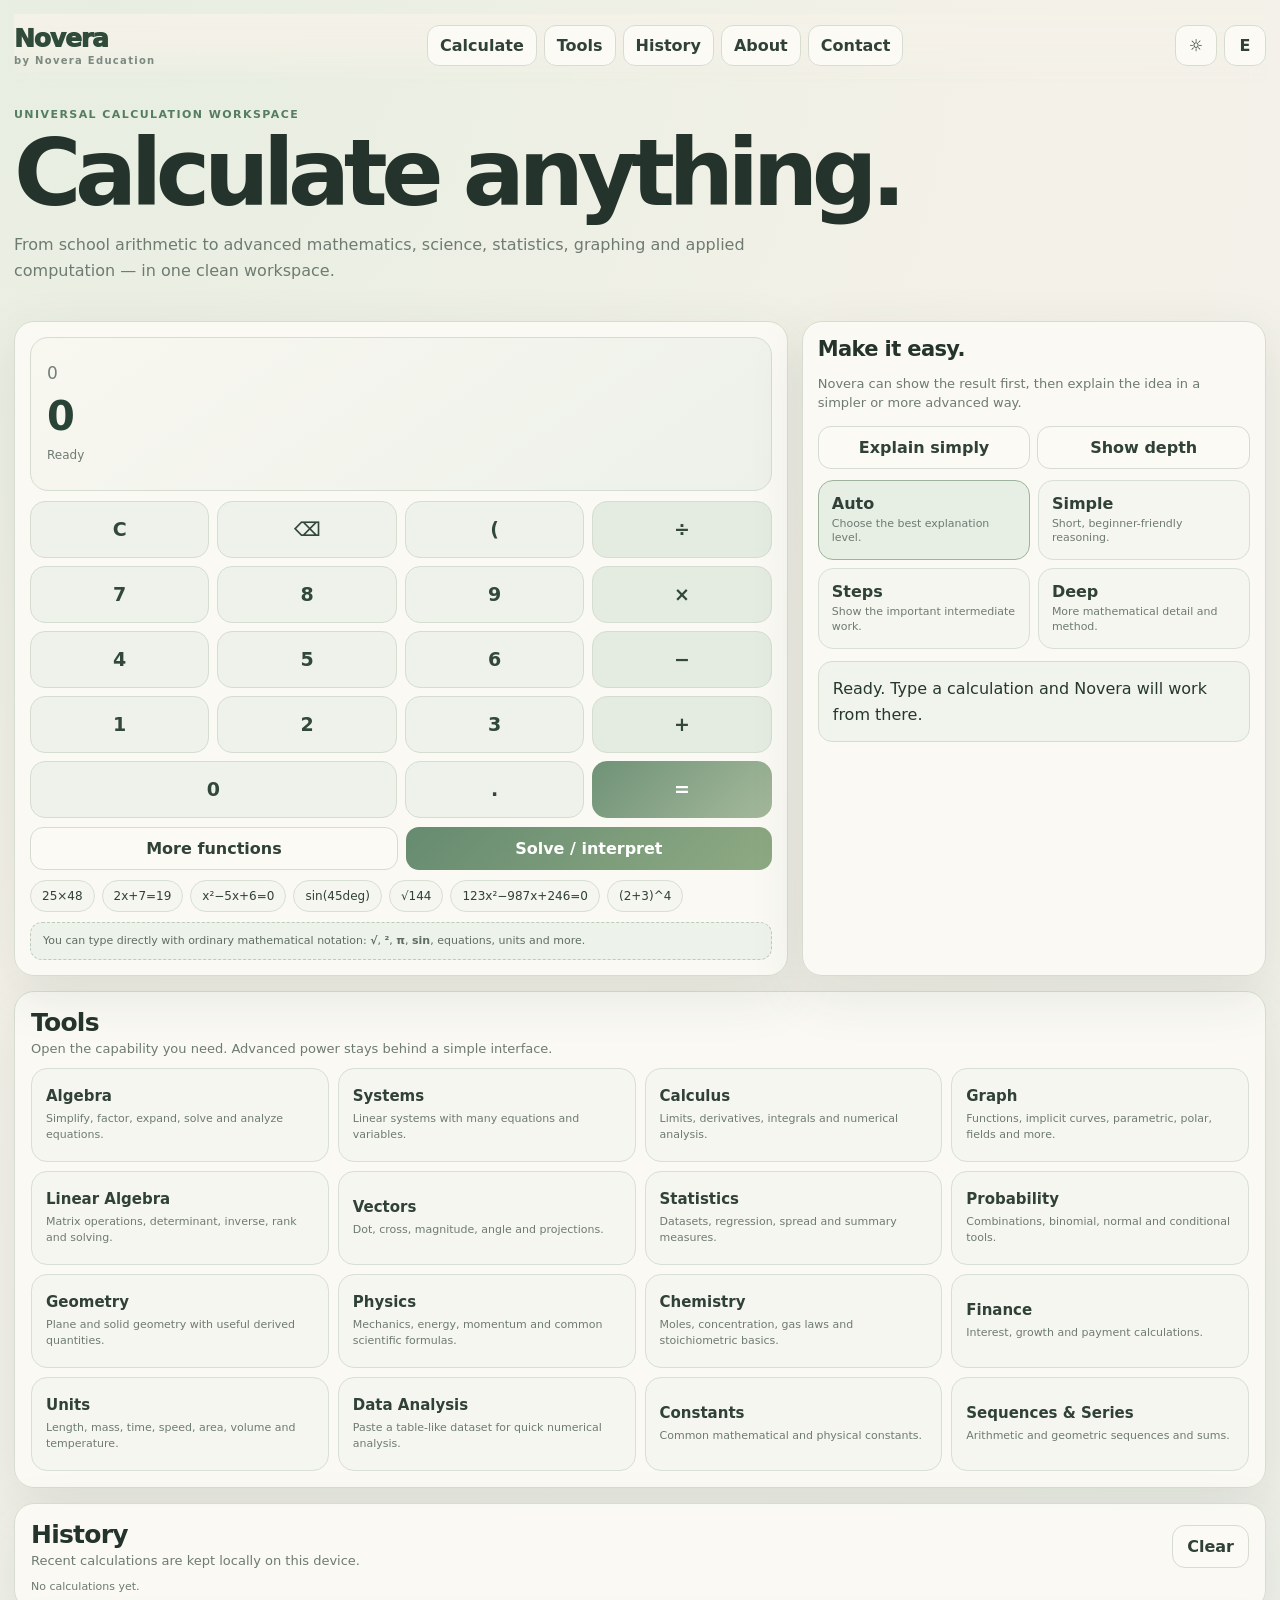
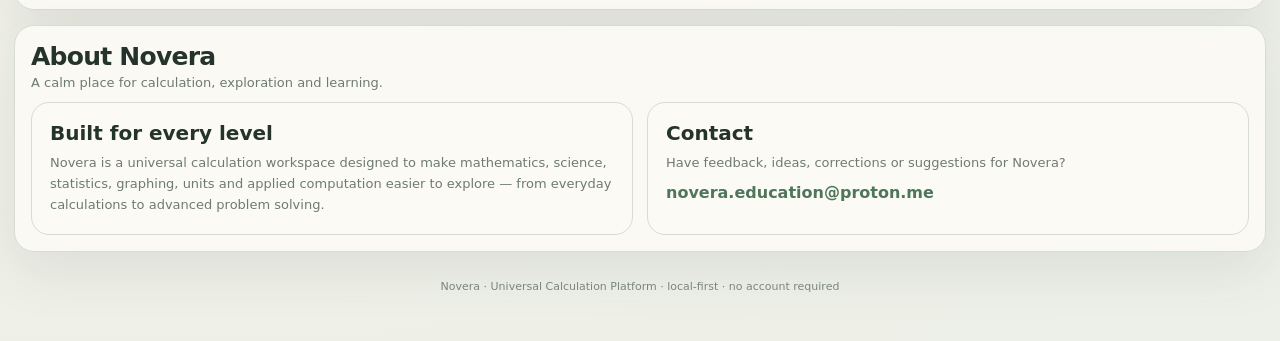
==== commit 3c87bdf3: "Add files via upload" ====
--- a/index.html
+++ b/index.html
@@ -12,6 +12,28 @@
 @media(max-width:1080px){.tools-grid{grid-template-columns:repeat(3,minmax(0,1fr))}.shell{grid-template-columns:1fr}.graph-layout{grid-template-columns:1fr}}
 @media(max-width:720px){.app{padding:10px 10px 40px}.top{align-items:flex-start}.topnav{display:none}.hero h1{font-size:53px}.hero p{font-size:14px}.tools-grid{grid-template-columns:repeat(2,minmax(0,1fr))}.fields{grid-template-columns:1fr}.field.full{grid-column:auto}.mode-grid{grid-template-columns:1fr 1fr}.display .answer{font-size:33px}.graph-canvas{height:320px}.graph-canvas-wrap{min-height:320px}.graph-side{display:grid;grid-template-columns:1fr 1fr}.graph-side .field.full,.graph-side .row{grid-column:1/-1}}
 @media(max-width:420px){.tools-grid{grid-template-columns:1fr 1fr}.keypad{gap:7px}.key{min-height:52px}.hero h1{font-size:46px}.graph-side{display:block}.mode-grid{grid-template-columns:1fr 1fr}}
+
+/* NOVERA CALM BOTANICAL DESIGN SYSTEM */
+:root{--bg:#f4f1e8;--bg2:#e9eee3;--panel:#fbfaf5;--panel2:#f1f4ec;--panel3:#e8eee4;--line:#d6ddd0;--text:#24332b;--muted:#6e7b71;--accent:#557d62;--accent2:#8aa67f;--good:#4f7b60;--bad:#a45d5d;--warn:#9b7a45;--shadow:0 18px 55px rgba(52,70,57,.10);--radius:20px}
+body{background:radial-gradient(circle at 8% 0%,#e7eee1 0,#f4f1e8 42%,#edf0e8 100%);color:var(--text)}
+.top{background:linear-gradient(180deg,rgba(244,241,232,.97),rgba(244,241,232,.78),transparent)}
+.brand{color:#304b3a}.brand small{color:#7c897f}.eyebrow{color:#557d62}
+.navbtn,.iconbtn,.btn,.close,.graph-toolbar button{background:#fbfaf5;border-color:var(--line);color:#304137}
+.card{background:rgba(251,250,245,.94);border-color:var(--line);box-shadow:var(--shadow)}
+.display{background:linear-gradient(145deg,#f8f7f0,#edf1e9);border-color:#d4ddd0}.display .expr{color:#718077}.display .answer{color:#294437}
+.key{background:#eef2eb;border-color:#d4ddd0;color:#31483a}.key.op{background:#e4ece2}.key.eq{background:linear-gradient(135deg,#6f9277,#a5b99b);color:#fff}
+.btn.primary{background:linear-gradient(135deg,#668b70,#8eaa83);color:#fff}.btn.good{background:#dcebdd;color:#31563d}
+.chip,.mode,.tool{background:#f5f6f0;border-color:#d8dfd4;color:#304137}.mode.active{background:#e7eee4;border-color:#9eb39d}.tool:hover{border-color:#91a995}
+.panel{background:#f9f9f4;border-color:#d6ddd0}.field input,.field select,.field textarea,.result{background:#f1f4ed;border-color:#d6ddd0;color:#26372d}.notice{background:#edf2ea;border-color:#bdcbb9;color:#5f6d62}.explain{background:#edf3eb;border-color:#c7d4c2}.history-item{background:#f2f4ee;border-color:#d6ddd0}
+.graph-canvas-wrap,.graph-canvas{background:#f1f4ed;border-color:#d5ddd0}.graph-badge{background:rgba(249,249,244,.88);border-color:#d0dbce;color:#53645a}.footer{color:#7a857c}
+#moreFunctions{display:grid;grid-template-columns:repeat(4,minmax(0,1fr));gap:7px;padding:10px;background:#edf2ea;border:1px solid #d6ddd0;border-radius:16px;margin-top:10px}
+#moreFunctions button{border:1px solid #d1dbcf;background:#fbfaf5;color:#355140;border-radius:12px;padding:10px 8px;font-weight:800;min-height:44px}
+#moreFunctions button:active{transform:scale(.98);background:#e5eee3}
+.about-contact{display:grid;grid-template-columns:1fr 1fr;gap:14px}
+.info-card{padding:18px;border:1px solid var(--line);border-radius:18px;background:#fbfaf5}.info-card h3{margin:0 0 7px;font-size:20px}.info-card p{margin:0;color:var(--muted);line-height:1.65;font-size:13px}.email-link{display:inline-block;margin-top:10px;color:#4e765a;font-weight:850;text-decoration:none;word-break:break-word}
+@media(max-width:720px){#moreFunctions{grid-template-columns:repeat(3,minmax(0,1fr))}.about-contact{grid-template-columns:1fr}}
+@media(max-width:420px){#moreFunctions{grid-template-columns:repeat(3,minmax(0,1fr))}}
+.dark-mode{background:radial-gradient(circle at 8% 0%,#24362b 0,#17221b 45%,#101812 100%);color:#e8eee7}.dark-mode .top{background:linear-gradient(180deg,rgba(16,24,18,.97),rgba(16,24,18,.78),transparent)}
 </style>
 </head>
 <body>
@@ -21,7 +43,7 @@
   <nav class="topnav">
     <button class="navbtn" data-jump="calculator">Calculate</button>
     <button class="navbtn" data-jump="tools">Tools</button>
-    <button class="navbtn" data-jump="historySection">History</button>
+    <button class="navbtn" data-jump="historySection">History</button><button class="navbtn" data-jump="about">About</button><button class="navbtn" data-jump="contact">Contact</button>
   </nav>
   <div class="topnav"><button class="iconbtn" id="themeBtn" title="Theme">☼</button><button class="iconbtn" id="simpleBtn" title="Explanation mode">E</button></div>
 </header>
@@ -131,6 +153,13 @@
   <div class="panel" data-panel="sequence"><div class="panel-title"><h3>Sequences & Series</h3><button class="close">Close</button></div><div class="fields"><div class="field"><label>First term a₁</label><input id="sqA" value="3"></div><div class="field"><label>Difference d / ratio r</label><input id="sqD" value="2"></div><div class="field"><label>n</label><input id="sqN" value="20"></div><div class="field"><label>Type</label><select id="sqType"><option value="arith">Arithmetic</option><option value="geom">Geometric</option></select></div></div><div class="row"><button class="btn primary" id="sqGo">Calculate</button></div><div class="result" id="sqRes">Ready.</div></div>
 </section>
 <section class="section card" id="historySection"><div class="section-head"><div><h2>History</h2><p>Recent calculations are kept locally on this device.</p></div><button class="btn" id="clearHistory">Clear</button></div><div class="history-list" id="historyList"><div class="tiny">No calculations yet.</div></div></section>
+<section class="section card" id="about">
+  <div class="section-head"><div><h2>About Novera</h2><p>A calm place for calculation, exploration and learning.</p></div></div>
+  <div class="about-contact">
+    <div class="info-card"><h3>Built for every level</h3><p>Novera is a universal calculation workspace designed to make mathematics, science, statistics, graphing, units and applied computation easier to explore — from everyday calculations to advanced problem solving.</p></div>
+    <div class="info-card" id="contact"><h3>Contact</h3><p>Have feedback, ideas, corrections or suggestions for Novera?</p><a class="email-link" href="mailto:novera.education@proton.me">novera.education@proton.me</a></div>
+  </div>
+</section>
 <div class="footer">Novera · Universal Calculation Platform · local-first · no account required</div>
 </div>
 <script>
@@ -184,9 +213,9 @@
 $$('[data-jump]').forEach(b=>b.onclick=()=>$(b.dataset.jump)?.scrollIntoView({behavior:'smooth'}));
 const exampleData=['25×48','2x+7=19','x²−5x+6=0','sin(45deg)','√144','123x²−987x+246=0','(2+3)^4'];$('#examples').innerHTML=exampleData.map(x=>`<button class="chip" data-example="${esc(x)}">${esc(x)}</button>`).join('');$$('[data-example]').forEach(b=>b.onclick=()=>{expression=b.dataset.example;refresh();if(/[=]/.test(expression)){$('#solveBtn').click()}else calculate()});
 $('#keypad').addEventListener('click',e=>{const b=e.target.closest('[data-k]');if(!b)return;const k=b.dataset.k;if(k==='C'){expression='';refresh();return}if(k==='back'){expression=expression.slice(0,-1);refresh();return}if(k==='='){calculate();return}expression+=k;refresh()});
-$('#moreBtn').onclick=()=>{const panel=$('#moreFunctions');panel?.remove();const wrap=document.createElement('div');wrap.id='moreFunctions';wrap.className='notice';wrap.innerHTML='<b>More functions:</b> sqrt( ), sin( ), cos( ), tan( ), log( ), ln( ), exp( ), abs( ), floor( ), ceil( ), factorial !, powers ^, π, ans. You can also type expressions directly.';$('#moreBtn').after(wrap)};
+$('#moreBtn').onclick=()=>{const old=$('#moreFunctions');if(old){old.remove();return}const wrap=document.createElement('div');wrap.id='moreFunctions';const keys=[['√','sqrt('],['sin','sin('],['cos','cos('],['tan','tan('],['asin','asin('],['acos','acos('],['atan','atan('],['log','log('],['ln','ln('],['exp','exp('],['abs','abs('],['floor','floor('],['ceil','ceil('],['round','round('],['!','!'],['^','^'],['π','pi'],['e','e'],['ans','ans'],[')',' )']];keys.forEach(([label,key])=>{const b=document.createElement('button');b.type='button';b.textContent=label;b.dataset.moreKey=key;wrap.appendChild(b)});$('#moreBtn').after(wrap);wrap.addEventListener('click',e=>{const b=e.target.closest('[data-more-key]');if(!b)return;const key=b.dataset.moreKey.trim();expression+=key;refresh();});};
 $('#solveBtn').onclick=()=>{try{const text=expression;if(/[<>]/.test(text)){quickExplain.textContent='Inequality recognized. Use the Graph tool for a visual region or simplify the inequality algebraically with the Algebra tool.';return}if(text.includes('=')){const m=text.match(/([A-Za-z])\s*=/);const v=m?m[1]:'x';const roots=solveEquation(text,v);const out=roots.length?roots.map((r,i)=>`${v}${roots.length>1?'₍'+(i+1)+'₎':''} = ${fmt(r)}`).join('\n'):'No real roots found in the current real-number solver.';ansEl.textContent=roots.length===1?fmt(roots[0]):'Solved';statusEl.textContent='Equation solved';statusEl.className='status good';quickExplain.textContent='Answer\n'+out;saveHist(text,out)}else calculate()}catch(e){statusEl.textContent=e.message;statusEl.className='status bad';ansEl.textContent='—';quickExplain.textContent=e.message}};
-$('#themeBtn').onclick=()=>{app.classList.toggle('light');localStorage.setItem('noveraTheme',app.classList.contains('light')?'light':'dark')};if(localStorage.getItem('noveraTheme')==='light')app.classList.add('light');
+$('#themeBtn').onclick=()=>{app.classList.toggle('dark-mode');localStorage.setItem('noveraTheme',app.classList.contains('dark-mode')?'dark':'light')};if(localStorage.getItem('noveraTheme')==='dark')app.classList.add('dark-mode');
 $$('.tool').forEach(b=>b.onclick=()=>{const p=b.dataset.panel;$$('.panel').forEach(x=>x.classList.toggle('open',x.dataset.panel===p));const el=$(`.panel[data-panel="${p}"]`);el?.scrollIntoView({behavior:'smooth',block:'start'})});$$('.close').forEach(b=>b.onclick=()=>b.closest('.panel').classList.remove('open'));
 $('#clearHistory').onclick=()=>{history=[];localStorage.removeItem('noveraHistoryFinal');renderHistory()};
 function setResult(id,html){$(id).innerHTML=html}
@@ -222,13 +251,13 @@
 function plotPolar(ex,color){const expr=String(ex).replace(/^r\s*=\s*/i,'');const ts=sampleXs(view.xmin,view.xmax,1300);ctx.strokeStyle=color;ctx.lineWidth=2;ctx.beginPath();let started=false;for(const th of ts){const r=evaluate(expr,{t:th,theta:th});const x=r*Math.cos(th),y=r*Math.sin(th);if(!Number.isFinite(x)||!Number.isFinite(y)){started=false;continue}const px=pxX(x),py=pxY(y);if(!started){ctx.moveTo(px,py);started=true}else ctx.lineTo(px,py)}ctx.stroke()}
 function plotImplicit(ex,color){let expr=String(ex).replace(/=0\s*$/,'');const nx=$('#gQuality').value==='high'?170:$('#gQuality').value==='low'?70:110,ny=nx;const dx=(view.xmax-view.xmin)/(nx-1),dy=(view.ymax-view.ymin)/(ny-1);const field=Array.from({length:ny},()=>Array(nx));for(let j=0;j<ny;j++){const y=view.ymax-j*dy;for(let i=0;i<nx;i++){const x=view.xmin+i*dx;try{field[j][i]=evalAt(expr,x,y)}catch(e){field[j][i]=NaN}}}ctx.strokeStyle=color;ctx.lineWidth=1.8;function interp(a,b){if(!Number.isFinite(a)||!Number.isFinite(b))return .5;const d=b-a;return Math.abs(d)<1e-14?.5:Math.max(0,Math.min(1,-a/d))}const cases=[[0,0,0,0],[1,0,0,0],[1,1,0,0],[0,1,0,0],[0,1,1,0],[1,1,1,0],[1,0,1,0],[0,0,1,0],[0,0,1,1],[1,0,1,1],[1,1,1,1],[0,1,1,1],[0,1,0,1],[1,1,0,1],[1,0,0,1],[0,0,0,1]];for(let j=0;j<ny-1;j++){for(let i=0;i<nx-1;i++){const v0=field[j][i],v1=field[j][i+1],v2=field[j+1][i+1],v3=field[j+1][i];if([v0,v1,v2,v3].some(v=>!Number.isFinite(v)))continue;let idx=0;if(v0>0)idx|=1;if(v1>0)idx|=2;if(v2>0)idx|=4;if(v3>0)idx|=8;const pts=[];if((v0>0)!==(v1>0))pts.push([i+interp(v0,v1),j]);if((v1>0)!==(v2>0))pts.push([i+1,j+interp(v1,v2)]);if((v2>0)!==(v3>0))pts.push([i+interp(v2,v3),j+1]);if((v3>0)!==(v0>0))pts.push([i,j+interp(v3,v0)]);if(!pts.length)continue;for(let k=0;k<pts.length;k+=2){const a=pts[k],b=pts[k+1]||pts[0],xa=view.xmin+a[0]*dx,xb=view.xmin+b[0]*dx,ya=view.ymax-a[1]*dy,yb=view.ymax-b[1]*dy;ctx.beginPath();ctx.moveTo(pxX(xa),pxY(ya));ctx.lineTo(pxX(xb),pxY(yb));ctx.stroke()}}}}
 function plotIneq(ex,color){const m=String(ex).match(/^(.+?)(<=|>=|<|>)(.+)$/);if(!m)throw Error('Inequality must look like y>f(x), y<=f(x), etc.');const left=m[1],op=m[2],right=m[3];const fn=left.toLowerCase()==='y'?right:left.toLowerCase()==='f(x)'?right:right;const ySide=left.toLowerCase()==='y';ctx.fillStyle=color.replace('1)','0.14)').replace('0.95)','0.14)');const xs=sampleXs(view.xmin,view.xmax,500);ctx.beginPath();if(ySide){for(const x of xs){const y=evalAt(fn,x);ctx.lineTo(pxX(x),pxY(y))}ctx.lineTo(pxX(view.xmax),pxY(view.ymax));ctx.lineTo(pxX(view.xmin),pxY(view.ymax))}else{for(const x of xs){const y=evalAt(fn,x);ctx.lineTo(pxX(x),pxY(y))}ctx.lineTo(pxX(view.xmax),pxY(view.ymin));ctx.lineTo(pxX(view.xmin),pxY(view.ymin))}ctx.closePath();ctx.fill();ctx.strokeStyle=color;ctx.lineWidth=1.5;ctx.stroke()}
-function plotVector(ex,color){const base=String(ex).replace(/^F\s*=\s*/i,'');const m=base.match(/^\(?([^,]+),([^\)]+)\)?$/);if(!m)throw Error('Vector field expects F=(P,Q), e.g. (-y,x).');const pxs=12,pys=8;ctx.strokeStyle=color;ctx.fillStyle=color;for(let j=0;j<=pys;j++){const y=view.ymax-j*(view.ymax-view.ymin)/pys;for(let i=0;i<=pxs;i++){const x=view.xmin+i*(view.xmax-view.xmin)/pxs;const u=evaluate(m[1],{x,y}),v=evaluate(m[2],{x,y});const L=Math.hypot(u,v)||1;const sc=.2*(view.xmax-view.xmin)/pxs/L;const x2=x+u*sc,y2=y+v*sc;ctx.beginPath();ctx.moveTo(pxX(x),pxY(y));ctx.lineTo(pxX(x2),pxY(y2));ctx.stroke();const ang=Math.atan2(-(pyY(y2)-pyY(y)),pxX(x2)-pxX(x));void ang}}}function pyY(y){return pxY(y)}
+function plotVector(ex,color){const base=String(ex).replace(/^F\s*=\s*/i,'');const m=base.match(/^\(?([^,]+),([^\)]+)\)?$/);if(!m)throw Error('Vector field expects F=(P,Q), e.g. (-y,x).');const pxs=12,pys=8;ctx.strokeStyle=color;ctx.fillStyle=color;for(let j=0;j<=pys;j++){const y=view.ymax-j*(view.ymax-view.ymin)/pys;for(let i=0;i<=pxs;i++){const x=view.xmin+i*(view.xmax-view.xmin)/pxs;const u=evaluate(m[1],{x,y}),v=evaluate(m[2],{x,y});const L=Math.hypot(u,v)||1;const sc=.2*(view.xmax-view.xmin)/pxs/L;const x2=x+u*sc,y2=y+v*sc;ctx.beginPath();ctx.moveTo(pxX(x),pxY(y));ctx.lineTo(pxX(x2),pxY(y2));ctx.stroke();const ang=Math.atan2(-(pxY(y2)-pxY(y)),pxX(x2)-pxX(x));const ah=5;ctx.beginPath();ctx.moveTo(pxX(x2),pxY(y2));ctx.lineTo(pxX(x2)-ah*Math.cos(ang-.5),pxY(y2)+ah*Math.sin(ang-.5));ctx.lineTo(pxX(x2)-ah*Math.cos(ang+.5),pxY(y2)+ah*Math.sin(ang+.5));ctx.closePath();ctx.fill()}}}function pyY(y){return pxY(y)}
 function plotSurface3D(ex,color){const w=gc.clientWidth,h=gc.clientHeight;const nx=32,ny=32;const pts=[];for(let j=0;j<ny;j++){const y=view.ymin+(view.ymax-view.ymin)*j/(ny-1);for(let i=0;i<nx;i++){const x=view.xmin+(view.xmax-view.xmin)*i/(nx-1);let z;try{z=evaluate(ex,{x,y})}catch(e){z=NaN}pts.push({x,y,z})}}const project=(x,y,z)=>{const sx=w/2+(x-y)*w/(view.xmax-view.xmin)/2.3;const sy=h/2-(x+y)*h/(view.xmax-view.xmin)/4-z*h/(view.ymax-view.ymin)/3;return[sx,sy]};for(let j=0;j<ny-1;j++){for(let i=0;i<nx-1;i++){const p00=pts[j*nx+i],p10=pts[j*nx+i+1],p01=pts[(j+1)*nx+i],p11=pts[(j+1)*nx+i+1];if([p00,p10,p01,p11].some(p=>!Number.isFinite(p.z)))continue;const q=[project(p00.x,p00.y,p00.z),project(p10.x,p10.y,p10.z),project(p11.x,p11.y,p11.z),project(p01.x,p01.y,p01.z)];const avg=(p00.z+p10.z+p11.z+p01.z)/4;const a=Math.max(.08,Math.min(.55,.26+avg/(1+Math.abs(view.ymax-view.ymin))));ctx.fillStyle='rgba(121,212,255,'+a.toFixed(2)+')';ctx.beginPath();ctx.moveTo(q[0][0],q[0][1]);for(let k=1;k<4;k++)ctx.lineTo(q[k][0],q[k][1]);ctx.closePath();ctx.fill();ctx.strokeStyle='rgba(90,130,160,.22)';ctx.stroke()}}}
 function drawGraph(){drawGridOnly();const type=$('#gType').value;view.type=type;try{const ex=$('#gExpr').value.trim(),ex2=$('#gExpr2').value.trim();if(type==='function'){plotFunction(ex,COLORS[0]);if(ex2)plotFunction(ex2,COLORS[1])}else if(type==='implicit'){plotImplicit(ex,COLORS[0])}else if(type==='parametric'){plotParametric(ex,COLORS[0])}else if(type==='polar'){plotPolar(ex,COLORS[0])}else if(type==='inequality'){plotIneq(ex,COLORS[0])}else if(type==='vector'){plotVector(ex,COLORS[0])}else if(type==='surface3d'){plotSurface3D(ex,COLORS[0])}$('#gBadge').textContent=type+' · plotted';$('#gRes').textContent='Graph ready. Touch or drag to explore; use zoom controls for the visible range.';$('#gLegend').innerHTML='<div class="legend-item"><span class="dot" style="background:'+COLORS[0]+'"></span>Primary</div>'+(ex2?'<div class="legend-item"><span class="dot" style="background:'+COLORS[1]+'"></span>Second</div>':'')}catch(e){$('#gBadge').textContent='Graph error';$('#gRes').textContent=e.message}}
 $('#gPlot').onclick=()=>drawGraph();$('#gReset').onclick=()=>{view={xmin:Number($('#gMin').value)||-2,xmax:Number($('#gMax').value)||2,ymin:-2,ymax:2,trace:false,type:$('#gType').value};drawGraph()};$('#zoomIn').onclick=()=>{const cx=(view.xmin+view.xmax)/2,cy=(view.ymin+view.ymax)/2,s=.75;view.xmin=cx+(view.xmin-cx)*s;view.xmax=cx+(view.xmax-cx)*s;view.ymin=cy+(view.ymin-cy)*s;view.ymax=cy+(view.ymax-cy)*s;drawGraph()};$('#zoomOut').onclick=()=>{const cx=(view.xmin+view.xmax)/2,cy=(view.ymin+view.ymax)/2,s=1.33;view.xmin=cx+(view.xmin-cx)*s;view.xmax=cx+(view.xmax-cx)*s;view.ymin=cy+(view.ymin-cy)*s;view.ymax=cy+(view.ymax-cy)*s;drawGraph()};$('#panReset').onclick=()=>{$('#gReset').click()};$('#traceBtn').onclick=()=>{view.trace=!view.trace;$('#traceBtn').textContent=view.trace?'Trace: on':'Trace';};let drag=null;gc.addEventListener('pointerdown',e=>{drag={x:e.clientX,y:e.clientY,xmin:view.xmin,xmax:view.xmax,ymin:view.ymin,ymax:view.ymax};gc.setPointerCapture(e.pointerId)});gc.addEventListener('pointermove',e=>{const r=gc.getBoundingClientRect();const x=toX(e.clientX-r.left),y=toY(e.clientY-r.top);$('#gCoord').textContent='x: '+fmt(x)+' · y: '+fmt(y);if(!drag)return;const dx=(e.clientX-drag.x)/r.width*(drag.xmax-drag.xmin),dy=(e.clientY-drag.y)/r.height*(drag.ymax-drag.ymin);view.xmin=drag.xmin-dx;view.xmax=drag.xmax-dx;view.ymin=drag.ymin+dy;view.ymax=drag.ymax+dy;drawGraph()});gc.addEventListener('pointerup',()=>drag=null);gc.addEventListener('wheel',e=>{e.preventDefault();const r=gc.getBoundingClientRect(),x=toX(e.clientX-r.left),y=toY(e.clientY-r.top),factor=e.deltaY<0?.85:1.18;view.xmin=x+(view.xmin-x)*factor;view.xmax=x+(view.xmax-x)*factor;view.ymin=y+(view.ymin-y)*factor;view.ymax=y+(view.ymax-y)*factor;drawGraph()},{passive:false});
 $('#gType').onchange=()=>{const t=$('#gType').value;if(t==='implicit'){$('#gExpr').value='(x^2+y^2-1)^3-x^2*y^3=0';$('#gMin').value='-2';$('#gMax').value='2'}else if(t==='function'){$('#gExpr').value='x^2-4';$('#gMin').value='-10';$('#gMax').value='10'}else if(t==='parametric'){$('#gExpr').value='x=cos(t); y=sin(t)';$('#gMin').value='-6.283185';$('#gMax').value='6.283185'}else if(t==='polar'){$('#gExpr').value='r=1+cos(3*t)';$('#gMin').value='0';$('#gMax').value='6.283185'}else if(t==='inequality'){$('#gExpr').value='y>x^2';$('#gMin').value='-3';$('#gMax').value='3'}else if(t==='vector'){$('#gExpr').value='(-y,x)';$('#gMin').value='-4';$('#gMax').value='4'}else{$('#gExpr').value='x^2+y^2';$('#gMin').value='-3';$('#gMax').value='3'}view.xmin=Number($('#gMin').value);view.xmax=Number($('#gMax').value);view.ymin=-2;view.ymax=2};
 setTimeout(()=>{resizeCanvas();view.xmin=-2;view.xmax=2;view.ymin=-2;view.ymax=2;drawGraph()},100);
-renderHistory();
+renderHistory();document.addEventListener('keydown',e=>{if(e.key==='Escape')$$('.panel.open').forEach(p=>p.classList.remove('open'));if(e.key==='Enter'&&document.activeElement===exprEl)calculate()});
 </script>
 </body>
 </html>
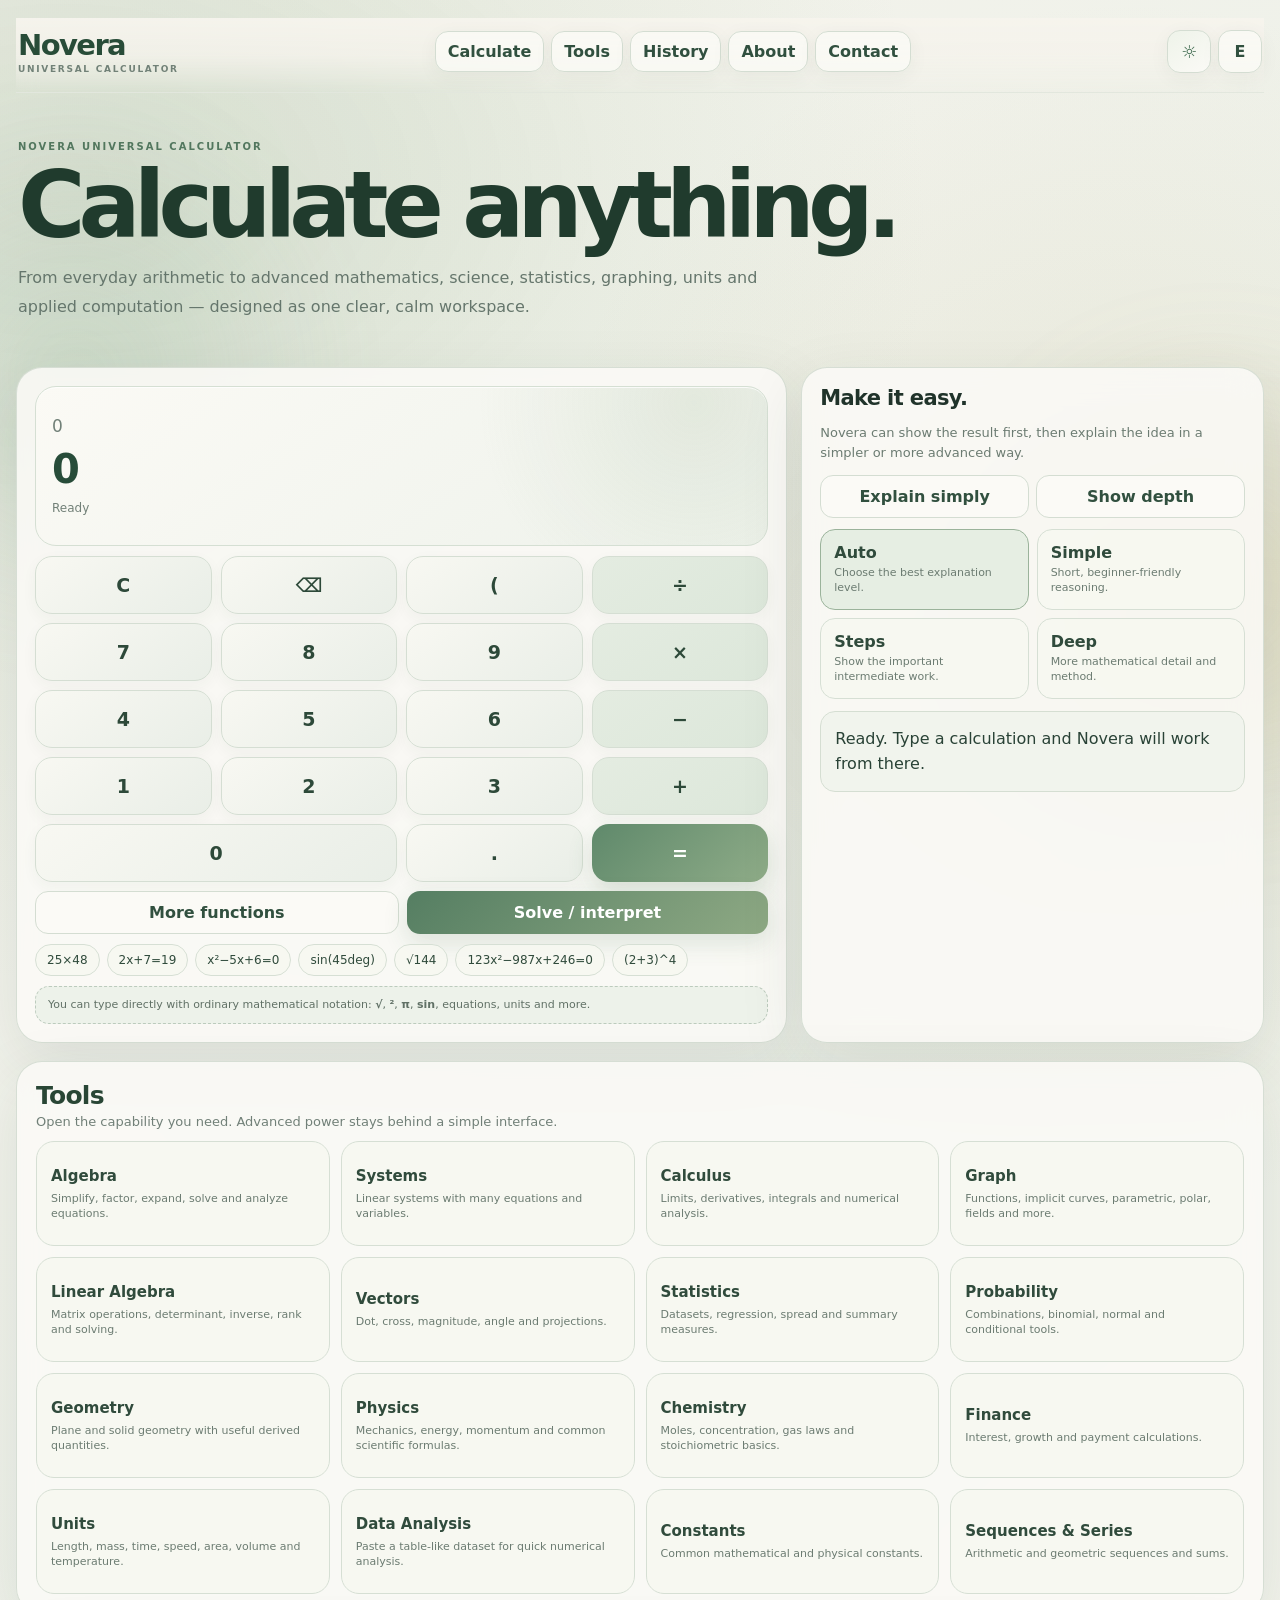
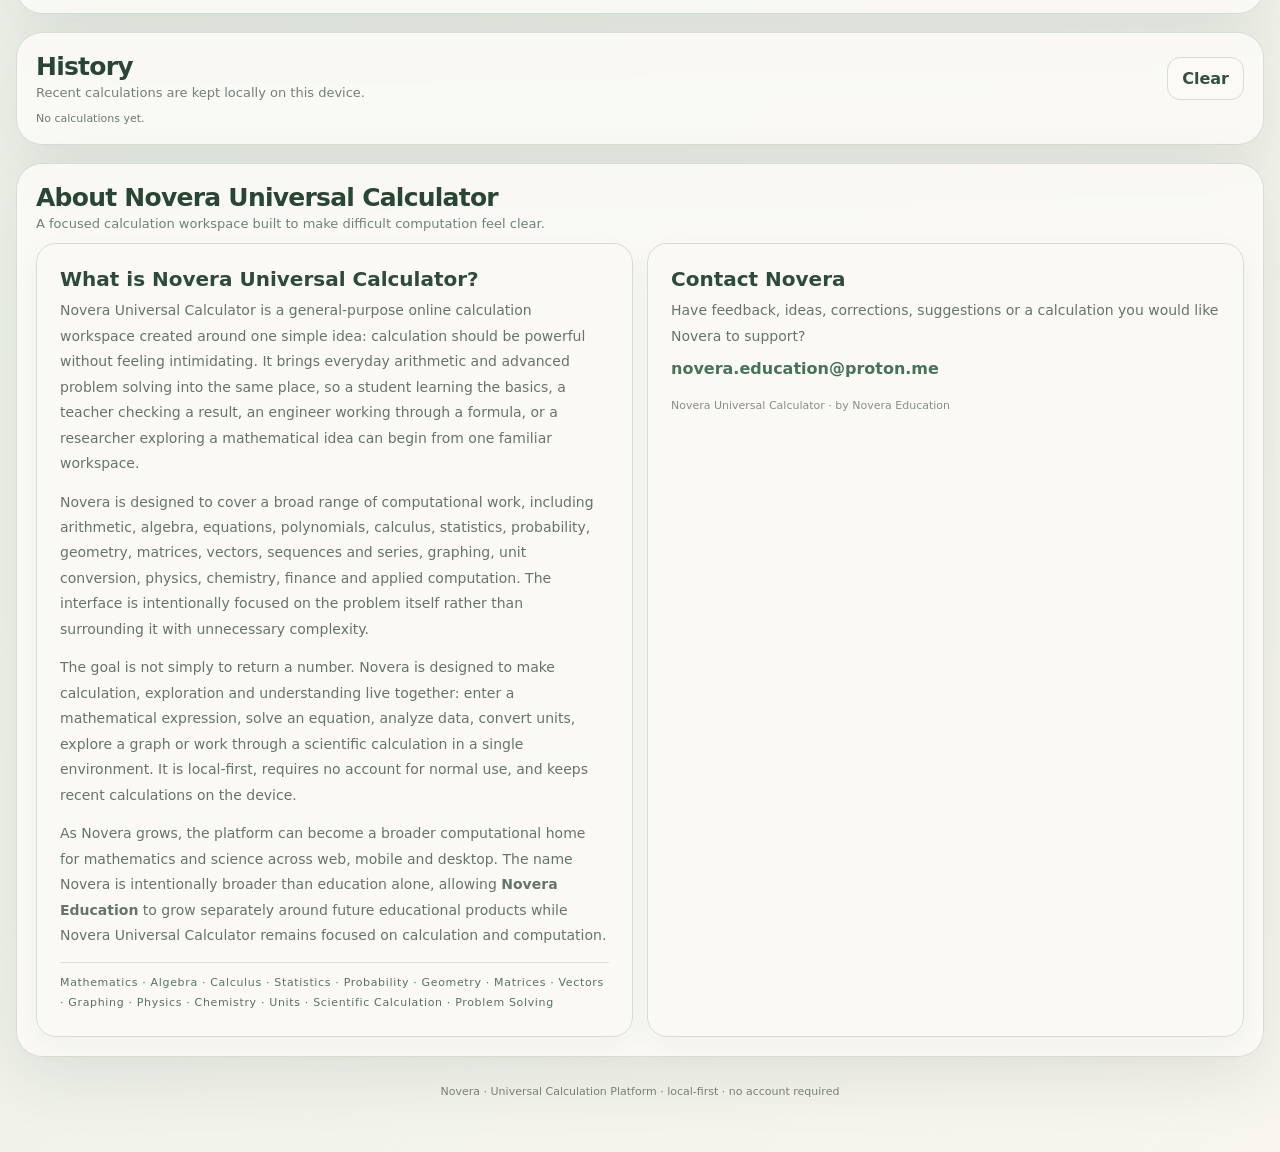
==== commit 53e12854: "Add files via upload" ====
--- a/index.html
+++ b/index.html
@@ -3,9 +3,9 @@
 <head>
 <meta charset="utf-8">
 <meta name="viewport" content="width=device-width,initial-scale=1,viewport-fit=cover">
-<meta name="theme-color" content="#08101d">
-<meta name="description" content="Novera — a universal calculation workspace for mathematics, science, statistics, graphing, units and applied computation.">
-<title>Novera — Universal Calculation Platform</title>
+<meta name="theme-color" content="#17352a">
+<meta name="description" content="Novera Universal Calculator — a calm, powerful calculation workspace for mathematics, algebra, calculus, statistics, probability, physics, chemistry, graphing, units and applied computation.">
+<title>Novera Universal Calculator — Calculate, Solve, Convert & Graph</title>
 <style>
 :root{--bg:#070b12;--bg2:#0c1220;--panel:#111a2a;--panel2:#152136;--panel3:#0a111d;--line:#243552;--text:#f4f7fb;--muted:#92a0b7;--accent:#79d4ff;--accent2:#b69dff;--good:#8de8b7;--bad:#ff9da8;--warn:#ffd28c;--shadow:0 24px 80px rgba(0,0,0,.34);--radius:22px}
 *{box-sizing:border-box}html{scroll-behavior:smooth}body{margin:0;min-height:100vh;background:radial-gradient(circle at 10% 0%,#1b2943 0,#0a101d 38%,#060910 100%);color:var(--text);font-family:Inter,ui-sans-serif,system-ui,-apple-system,BlinkMacSystemFont,"Segoe UI",Roboto,Arial,sans-serif}button,input,select,textarea{font:inherit}button{cursor:pointer;color:inherit}a{color:inherit}.app{max-width:1380px;margin:auto;padding:14px 14px 48px}.top{position:sticky;top:0;z-index:50;display:flex;align-items:center;justify-content:space-between;gap:12px;padding:10px 0 16px;background:linear-gradient(180deg,rgba(7,11,18,.96),rgba(7,11,18,.76),transparent);backdrop-filter:blur(10px)}.brand{font-size:25px;font-weight:950;letter-spacing:-.045em}.brand small{display:block;color:var(--muted);font-size:10px;font-weight:750;letter-spacing:.13em;margin-top:2px}.topnav{display:flex;gap:7px;flex-wrap:wrap;justify-content:flex-end}.navbtn,.iconbtn{border:1px solid var(--line);background:rgba(15,24,40,.86);border-radius:12px;padding:10px 12px;font-weight:800}.iconbtn{min-width:42px;padding:10px}.hero{padding:26px 0 18px}.eyebrow{font-size:11px;letter-spacing:.13em;font-weight:900;color:var(--accent);text-transform:uppercase}.hero h1{font-size:clamp(48px,8vw,92px);line-height:.9;letter-spacing:-.07em;margin:12px 0 16px;max-width:980px}.hero p{max-width:820px;color:var(--muted);font-size:16px;line-height:1.65;margin:0}.shell{display:grid;grid-template-columns:1.25fr .75fr;gap:14px;margin-top:18px}.card{background:linear-gradient(180deg,rgba(18,28,46,.98),rgba(10,17,29,.98));border:1px solid var(--line);border-radius:var(--radius);box-shadow:var(--shadow)}.calc-card{padding:15px}.display{background:linear-gradient(180deg,#0a121f,#09101b);border:1px solid #263956;border-radius:18px;padding:16px;min-height:154px;display:flex;flex-direction:column;justify-content:center}.display .expr{font-size:17px;color:#bcc8d8;min-height:24px;word-break:break-word}.display .answer{font-size:40px;line-height:1.08;font-weight:900;letter-spacing:-.045em;margin-top:8px;word-break:break-word}.display .status{font-size:12px;color:var(--muted);margin-top:9px;line-height:1.45}.display .status.good{color:var(--good)}.display .status.bad{color:var(--bad)}.display .status.warn{color:var(--warn)}.keypad{display:grid;grid-template-columns:repeat(4,minmax(0,1fr));gap:8px;margin-top:10px}.key{min-height:57px;border:1px solid var(--line);border-radius:15px;background:#162238;font-size:19px;font-weight:850}.key.op{background:#192a46}.key.eq{border:0;color:#07111b;background:linear-gradient(135deg,var(--accent),var(--accent2))}.key.zero{grid-column:span 2}.row{display:flex;gap:8px;margin-top:9px;flex-wrap:wrap}.row button{flex:1;min-width:120px}.btn{border-radius:13px;padding:11px 14px;font-weight:850;border:1px solid var(--line);background:#0f192a}.btn.primary{border:0;color:#07111b;background:linear-gradient(135deg,var(--accent),var(--accent2))}.btn.good{color:#08130d;background:linear-gradient(135deg,#88e5b2,#a2f2c6)}.examples{display:flex;gap:7px;flex-wrap:wrap;margin-top:10px}.chip{border:1px solid var(--line);background:#101a2c;padding:8px 11px;border-radius:999px;color:#c5cfe0;font-size:12px}.side-card{padding:15px}.side-card h2{margin:0;font-size:21px;letter-spacing:-.03em}.side-card p{color:var(--muted);font-size:13px;line-height:1.5}.mode-grid{display:grid;grid-template-columns:repeat(2,minmax(0,1fr));gap:8px;margin-top:11px}.mode{border:1px solid var(--line);background:#101a2c;border-radius:15px;padding:13px;text-align:left;min-height:72px}.mode strong{display:block}.mode span{display:block;color:var(--muted);font-size:11px;margin-top:4px;line-height:1.35}.mode.active{border-color:#5b84ae;background:linear-gradient(180deg,#15263e,#0f1a2b)}.big-toggle{display:flex;gap:7px;margin-top:12px}.big-toggle button{flex:1}.tiny{font-size:11px;color:var(--muted)}.section{margin-top:15px;padding:16px}.section-head{display:flex;align-items:flex-end;justify-content:space-between;gap:12px;margin-bottom:12px}.section-head h2{margin:0;font-size:25px;letter-spacing:-.03em}.section-head p{margin:4px 0 0;color:var(--muted);font-size:13px}.tools-grid{display:grid;grid-template-columns:repeat(4,minmax(0,1fr));gap:9px}.tool{border:1px solid var(--line);background:#111c2f;border-radius:16px;padding:14px;min-height:94px;text-align:left;transition:.16s transform,.16s border-color}.tool:hover{transform:translateY(-1px);border-color:#456382}.tool strong{display:block;font-size:15px}.tool span{display:block;margin-top:6px;color:var(--muted);font-size:11px;line-height:1.38}.panel{display:none;margin-top:12px;background:linear-gradient(180deg,rgba(17,27,45,.99),rgba(9,15,27,.99));border:1px solid var(--line);border-radius:18px;padding:16px}.panel.open{display:block}.panel-title{display:flex;align-items:center;justify-content:space-between;gap:8px;margin-bottom:12px}.panel-title h3{margin:0;font-size:22px}.close{border:1px solid var(--line);background:#101a2c;border-radius:11px;padding:8px 11px;font-weight:800}.fields{display:grid;grid-template-columns:repeat(2,minmax(0,1fr));gap:10px}.field{display:flex;flex-direction:column;gap:6px}.field.full{grid-column:1/-1}.field label{font-size:11px;color:var(--muted);font-weight:800}.field input,.field select,.field textarea{width:100%;border:1px solid var(--line);background:#08111e;color:var(--text);border-radius:12px;padding:12px;outline:none}.field textarea{min-height:102px;resize:vertical;line-height:1.45}.field input:focus,.field select:focus,.field textarea:focus{border-color:#5b83ac}.result{margin-top:12px;padding:14px;border:1px solid var(--line);border-radius:14px;background:#08111e;line-height:1.6;white-space:pre-wrap;overflow:auto;max-height:430px}.result .big{font-size:28px;font-weight:900;letter-spacing:-.04em}.result .label{color:var(--muted);font-size:11px;font-weight:800}.notice{margin-top:10px;border:1px dashed #3c4f6b;border-radius:12px;padding:10px 12px;color:#b6c3d7;background:#0a1423;font-size:11px;line-height:1.45}.explain{margin-top:10px;padding:13px;border-radius:13px;border:1px solid #28445a;background:linear-gradient(180deg,#0c1a28,#0a131f);line-height:1.6}.history-list{display:flex;flex-direction:column;gap:8px}.history-item{display:flex;align-items:center;gap:11px;padding:11px 12px;border:1px solid var(--line);border-radius:13px;background:#0e1829}.history-item .copy{flex:1;min-width:0;word-break:break-word}.history-item button{border:0;background:transparent;color:var(--muted);padding:5px}.graph-layout{display:grid;grid-template-columns:310px 1fr;gap:12px}.graph-side{display:flex;flex-direction:column;gap:9px}.graph-canvas-wrap{position:relative;background:#07101c;border:1px solid #203249;border-radius:16px;overflow:hidden;min-height:420px}.graph-canvas{display:block;width:100%;height:420px;background:#07101c;touch-action:none}.graph-overlay{position:absolute;top:10px;left:10px;right:10px;display:flex;justify-content:space-between;gap:8px;pointer-events:none}.graph-badge{background:rgba(8,15,26,.82);border:1px solid #253852;border-radius:10px;padding:7px 9px;color:#bfd0e6;font-size:10px;backdrop-filter:blur(8px)}.graph-toolbar{display:flex;gap:6px;flex-wrap:wrap;margin-top:9px}.graph-toolbar button{border:1px solid var(--line);background:#0f192a;border-radius:10px;padding:8px 10px;font-size:11px;font-weight:800}.legend{display:flex;gap:7px;flex-wrap:wrap;margin-top:9px}.legend-item{display:flex;align-items:center;gap:5px;font-size:10px;color:#c2cbda}.dot{width:9px;height:9px;border-radius:999px}.footer{text-align:center;color:var(--muted);padding:28px 0 0;font-size:11px}.light{background:linear-gradient(180deg,#f7fbff,#edf3f9);color:#111827;--line:#d5deea;--muted:#637089;--text:#111827;--shadow:0 16px 46px rgba(28,47,80,.14)}.light .top{background:linear-gradient(180deg,rgba(247,251,255,.96),rgba(247,251,255,.72),transparent)}.light .card,.light .panel{background:#fff}.light .display,.light .field input,.light .field select,.light .field textarea,.light .result,.light .graph-canvas-wrap{background:#f6f9fd}.light .key,.light .mode,.light .tool,.light .btn,.light .navbtn,.light .iconbtn,.light .close,.light .chip,.light .graph-toolbar button{background:#f1f5f9;color:#111827}.light .graph-canvas{background:#f6f9fd}.hidden{display:none!important}
@@ -35,22 +35,367 @@
 @media(max-width:420px){#moreFunctions{grid-template-columns:repeat(3,minmax(0,1fr))}}
 .dark-mode{background:radial-gradient(circle at 8% 0%,#24362b 0,#17221b 45%,#101812 100%);color:#e8eee7}.dark-mode .top{background:linear-gradient(180deg,rgba(16,24,18,.97),rgba(16,24,18,.78),transparent)}
 </style>
+
+<style id="novera-final-ui">
+/* =========================================================
+   NOVERA UNIVERSAL CALCULATOR — FINAL CALM UI
+   Presentation layer only. Existing calculator logic remains.
+   ========================================================= */
+:root{
+  --bg:#f5f3ec;
+  --bg2:#e8eee6;
+  --panel:#fbfaf6;
+  --panel2:#f0f3ed;
+  --panel3:#e5ece3;
+  --line:#d4ddd2;
+  --text:#20332a;
+  --muted:#6c7c72;
+  --accent:#3f7658;
+  --accent2:#88a67f;
+  --good:#397154;
+  --bad:#a45e5e;
+  --warn:#977343;
+  --shadow:0 20px 65px rgba(35,59,45,.10);
+  --radius:24px;
+}
+html{scroll-behavior:smooth}
+body{
+  position:relative;
+  overflow-x:hidden;
+  background:
+    radial-gradient(circle at 12% 8%,rgba(151,184,145,.24),transparent 28%),
+    radial-gradient(circle at 88% 22%,rgba(191,176,124,.16),transparent 25%),
+    linear-gradient(135deg,#f5f3ec 0%,#edf1e9 48%,#f7f5ee 100%);
+  color:var(--text);
+  font-family:Inter,ui-sans-serif,system-ui,-apple-system,BlinkMacSystemFont,"Segoe UI",Roboto,Arial,sans-serif;
+}
+body:before,body:after{
+  content:"";
+  position:fixed;
+  z-index:-2;
+  width:42vw;height:42vw;
+  min-width:280px;min-height:280px;
+  border-radius:50%;
+  filter:blur(55px);
+  pointer-events:none;
+  opacity:.24;
+  animation:noveraFloat 18s ease-in-out infinite alternate;
+}
+body:before{
+  left:-15vw;top:12vh;
+  background:radial-gradient(circle,#8db096 0,rgba(141,176,150,0) 68%);
+}
+body:after{
+  right:-16vw;bottom:5vh;
+  background:radial-gradient(circle,#c8b985 0,rgba(200,185,133,0) 68%);
+  animation-delay:-7s;
+  animation-duration:23s;
+}
+body>*:not(.app){position:relative}
+.app{
+  position:relative;
+  isolation:isolate;
+  max-width:1380px;
+  padding:18px 16px 54px;
+}
+.app:before{
+  content:"";
+  position:fixed;
+  z-index:-1;
+  inset:-25%;
+  pointer-events:none;
+  background:
+    radial-gradient(ellipse at 20% 30%,rgba(83,126,96,.07),transparent 25%),
+    radial-gradient(ellipse at 80% 65%,rgba(174,151,92,.055),transparent 25%);
+  animation:noveraBreathe 16s ease-in-out infinite alternate;
+}
+.top{
+  padding:10px 2px 18px;
+  background:linear-gradient(180deg,rgba(245,243,236,.97),rgba(245,243,236,.82),transparent);
+  border-bottom:1px solid rgba(212,221,210,.55);
+}
+.brand{
+  font-size:29px;
+  font-weight:850;
+  letter-spacing:-.055em;
+  color:#284c38;
+}
+.brand small{
+  font-size:9px;
+  letter-spacing:.19em;
+  color:#718177;
+  text-transform:uppercase;
+}
+.topnav{gap:7px}
+.navbtn,.iconbtn{
+  border:1px solid var(--line);
+  background:rgba(251,250,246,.82);
+  color:#31503f;
+  border-radius:13px;
+  box-shadow:0 5px 20px rgba(35,59,45,.05);
+  transition:transform .22s ease,background .22s ease,border-color .22s ease;
+}
+.navbtn:hover,.iconbtn:hover{transform:translateY(-2px);border-color:#aebfae;background:#fffef9}
+.iconbtn{min-width:44px}
+#themeBtn{
+  font-size:18px;
+  color:#416c51;
+  background:linear-gradient(145deg,#eef3e9,#fbfaf6);
+}
+.hero{padding:48px 2px 28px}
+.eyebrow{
+  color:#52775e;
+  letter-spacing:.20em;
+  font-size:10px;
+}
+.hero h1{
+  max-width:1050px;
+  font-weight:800;
+  letter-spacing:-.075em;
+  line-height:.91;
+  color:#203b2d;
+  text-wrap:balance;
+}
+.hero p{
+  color:#65766c;
+  max-width:780px;
+  line-height:1.8;
+}
+.card,.panel{
+  background:rgba(251,250,246,.88);
+  border:1px solid rgba(212,221,210,.92);
+  box-shadow:var(--shadow);
+  backdrop-filter:blur(16px);
+}
+.card{border-radius:26px}
+.calc-card,.side-card{padding:18px}
+.display{
+  min-height:160px;
+  border-radius:21px;
+  border:1px solid #d5dfd3;
+  background:
+    radial-gradient(circle at 90% 10%,rgba(141,169,130,.15),transparent 32%),
+    linear-gradient(145deg,#fbfaf5,#eef2eb);
+  box-shadow:inset 0 1px 0 rgba(255,255,255,.75);
+}
+.display .expr{color:#718078}
+.display .answer{color:#274c39;font-weight:800}
+.display .status{color:#728078}
+.keypad{gap:9px}
+.key{
+  min-height:58px;
+  border:1px solid #d5ded3;
+  border-radius:17px;
+  background:linear-gradient(145deg,#f8f8f2,#e9eee7);
+  color:#2d4939;
+  box-shadow:0 5px 15px rgba(42,67,52,.045);
+  transition:transform .16s ease,box-shadow .16s ease,background .16s ease;
+}
+.key:hover{transform:translateY(-2px);box-shadow:0 9px 20px rgba(42,67,52,.08)}
+.key:active{transform:translateY(1px) scale(.985)}
+.key.op{background:linear-gradient(145deg,#e4ece1,#dce7da)}
+.key.eq{
+  background:linear-gradient(135deg,#5f896b,#8fac88);
+  box-shadow:0 10px 25px rgba(68,110,78,.18);
+}
+.btn{
+  background:#fbfaf6;
+  border-color:var(--line);
+  color:#31503f;
+  transition:transform .2s ease,box-shadow .2s ease,background .2s ease;
+}
+.btn:hover{transform:translateY(-2px);box-shadow:0 8px 20px rgba(35,59,45,.07)}
+.btn.primary{
+  background:linear-gradient(135deg,#557e62,#8ea984);
+  color:#fff;
+  box-shadow:0 9px 24px rgba(71,112,81,.16);
+}
+.btn.good{background:#dfebde;color:#315d42}
+.chip,.mode,.tool{
+  background:rgba(247,248,242,.86);
+  border-color:#d6dfd4;
+  color:#304b3c;
+}
+.chip:hover,.mode:hover,.tool:hover{border-color:#9fb49f}
+.mode.active{background:#e6eee3;border-color:#9bb39b}
+.section{margin-top:18px;padding:19px}
+.section-head h2{font-weight:780;color:#294635}
+.section-head p{color:#718078}
+.tools-grid{gap:11px}
+.tool{
+  min-height:105px;
+  border-radius:18px;
+  transition:transform .22s ease,box-shadow .22s ease,border-color .22s ease;
+}
+.tool:hover{
+  transform:translateY(-4px);
+  box-shadow:0 12px 28px rgba(42,67,52,.08);
+}
+.tool strong{font-weight:800}
+.panel{
+  border-radius:20px;
+  background:rgba(250,250,245,.94);
+}
+.panel-title h3{font-weight:780}
+.close{background:#f6f7f1;border-color:var(--line);color:#4a6153}
+.field input,.field select,.field textarea{
+  background:#f3f5ef;
+  border-color:#d4ddd2;
+  color:#263c30;
+  border-radius:14px;
+}
+.field input:focus,.field select:focus,.field textarea:focus{
+  border-color:#88a28b;
+  box-shadow:0 0 0 4px rgba(104,145,112,.09);
+}
+.result{
+  background:#f1f4ed;
+  border-color:#d5ded2;
+  color:#294236;
+  border-radius:15px;
+}
+.notice{
+  background:#edf2ea;
+  border-color:#bccbbd;
+  color:#617166;
+  border-radius:14px;
+}
+.explain{background:#edf3eb;border-color:#c6d4c2}
+.history-item{background:#f2f5ef;border-color:#d6dfd3}
+.graph-canvas-wrap{
+  background:#eef2eb;
+  border-color:#d1dbcf;
+  border-radius:18px;
+}
+.graph-canvas{background:#eef2eb}
+.graph-badge{background:rgba(250,250,245,.9);border-color:#d0dbcf;color:#52645a}
+.graph-toolbar button{background:#f5f6f0;border-color:#d3ddd1;color:#4b6253}
+.footer{color:#78847c}
+#moreFunctions{
+  background:#edf2ea;
+  border-color:#d5dfd2;
+  border-radius:17px;
+  box-shadow:0 8px 22px rgba(42,67,52,.045);
+}
+#moreFunctions button{
+  background:#fbfaf6;
+  border-color:#d2ddd0;
+  color:#31503f;
+  border-radius:13px;
+  transition:transform .16s ease,background .16s ease;
+}
+#moreFunctions button:hover{transform:translateY(-2px);background:#fffef9}
+.about-contact{align-items:stretch}
+.info-card{
+  padding:23px;
+  border:1px solid #d5ded2;
+  border-radius:20px;
+  background:rgba(251,250,246,.9);
+  box-shadow:0 9px 28px rgba(42,67,52,.045);
+}
+.info-card h3{font-weight:780;color:#2d4b3a}
+.info-card p{color:#65756b;line-height:1.82;font-size:14px}
+.novera-about-long{grid-column:span 1}
+.novera-about-long p+p{margin-top:13px}
+.about-keywords{
+  font-size:11px!important;
+  letter-spacing:.06em;
+  color:#557461!important;
+  padding-top:10px;
+  border-top:1px solid #dbe2d8;
+}
+.email-link{color:#46745a}
+.contact-note{font-size:11px!important;color:#839087!important;margin-top:18px!important}
+@keyframes noveraFloat{
+  from{transform:translate3d(-3vw,-1vh,0) scale(1)}
+  to{transform:translate3d(4vw,4vh,0) scale(1.13)}
+}
+@keyframes noveraBreathe{
+  from{transform:rotate(0deg) scale(1)}
+  to{transform:rotate(4deg) scale(1.08)}
+}
+@media(max-width:720px){
+  .app{padding:8px 10px 42px}
+  .top{padding-top:9px}
+  .brand{font-size:27px}
+  .hero{padding:38px 2px 24px}
+  .hero h1{font-size:clamp(45px,13vw,64px);line-height:.94}
+  .hero p{font-size:14px;line-height:1.75}
+  .card{border-radius:23px}
+  .section{padding:16px}
+  .info-card{padding:20px}
+}
+@media(prefers-reduced-motion:reduce){
+  *,*:before,*:after{animation:none!important;transition:none!important;scroll-behavior:auto!important}
+}
+/* Dark mode: compatible with the existing JS toggle. */
+.dark-mode{
+  --bg:#0d1712;--bg2:#142219;--panel:#16251c;--panel2:#1a2b20;--panel3:#203327;
+  --line:#30473a;--text:#e8eee8;--muted:#9aaa9f;--accent:#86b294;--accent2:#a9bf92;
+  background:
+    radial-gradient(circle at 12% 8%,rgba(88,132,99,.22),transparent 30%),
+    radial-gradient(circle at 90% 70%,rgba(154,137,84,.11),transparent 27%),
+    linear-gradient(135deg,#0d1712,#132119 50%,#0e1913);
+  color:var(--text);
+}
+.dark-mode:before{background:radial-gradient(circle,#557d61 0,rgba(85,125,97,0) 68%)}
+.dark-mode:after{background:radial-gradient(circle,#897b4f 0,rgba(137,123,79,0) 68%)}
+.dark-mode .top{background:linear-gradient(180deg,rgba(13,23,18,.97),rgba(13,23,18,.82),transparent);border-color:rgba(48,71,58,.65)}
+.dark-mode .brand{color:#c8dccb}
+.dark-mode .brand small,.dark-mode .hero p,.dark-mode .section-head p{color:#94a499}
+.dark-mode .hero h1,.dark-mode .section-head h2,.dark-mode .info-card h3{color:#e7eee7}
+.dark-mode .eyebrow{color:#8db69a}
+.dark-mode .navbtn,.dark-mode .iconbtn,.dark-mode .btn,.dark-mode .close{
+  background:#17271e;border-color:#30473a;color:#d7e3d8;
+}
+.dark-mode .card,.dark-mode .panel,.dark-mode .info-card{
+  background:rgba(20,34,27,.91);border-color:#30473a;
+}
+.dark-mode .display{
+  background:radial-gradient(circle at 90% 10%,rgba(105,144,105,.14),transparent 32%),linear-gradient(145deg,#16261d,#101c15);
+  border-color:#31483a;
+}
+.dark-mode .display .expr{color:#9aaa9f}
+.dark-mode .display .answer{color:#d8e9da}
+.dark-mode .key,.dark-mode .mode,.dark-mode .tool,.dark-mode .chip{
+  background:#18291f;border-color:#30473a;color:#d8e5da;
+}
+.dark-mode .key.op,.dark-mode .mode.active{background:#20352a}
+.dark-mode .key.eq,.dark-mode .btn.primary{background:linear-gradient(135deg,#547c60,#78976e)}
+.dark-mode .field input,.dark-mode .field select,.dark-mode .field textarea,.dark-mode .result{
+  background:#111e17;border-color:#30473a;color:#dce8de;
+}
+.dark-mode .notice,.dark-mode .explain,#moreFunctions{
+  background:#17271e;border-color:#3a5142;color:#9caf9f;
+}
+.dark-mode #moreFunctions button,.dark-mode .graph-toolbar button{
+  background:#192a20;border-color:#30473a;color:#d8e5da;
+}
+.dark-mode .history-item{background:#18291f;border-color:#30473a}
+.dark-mode .graph-canvas-wrap,.dark-mode .graph-canvas{background:#101c16;border-color:#30473a}
+.dark-mode .graph-badge{background:rgba(16,28,22,.9);border-color:#385043;color:#aebdb2}
+.dark-mode .info-card p,.dark-mode .contact-note{color:#9aaa9f!important}
+.dark-mode .about-keywords{color:#8db69a!important;border-color:#30473a}
+.dark-mode .email-link{color:#98c5a2}
+.dark-mode .footer{color:#829188}
+</style>
+
 </head>
 <body>
 <div class="app" id="app">
 <header class="top">
-  <div class="brand">Novera<small>by Novera Education</small></div>
+  <div class="brand">Novera<small>Universal Calculator</small></div>
   <nav class="topnav">
     <button class="navbtn" data-jump="calculator">Calculate</button>
     <button class="navbtn" data-jump="tools">Tools</button>
     <button class="navbtn" data-jump="historySection">History</button><button class="navbtn" data-jump="about">About</button><button class="navbtn" data-jump="contact">Contact</button>
   </nav>
-  <div class="topnav"><button class="iconbtn" id="themeBtn" title="Theme">☼</button><button class="iconbtn" id="simpleBtn" title="Explanation mode">E</button></div>
+  <div class="topnav"><button class="iconbtn" id="themeBtn" title="Change theme" aria-label="Change theme">☼</button><button class="iconbtn" id="simpleBtn" title="Explanation mode">E</button></div>
 </header>
 <section class="hero">
-  <div class="eyebrow">Universal calculation workspace</div>
+  <div class="eyebrow">NOVERA UNIVERSAL CALCULATOR</div>
   <h1>Calculate anything.</h1>
-  <p>From school arithmetic to advanced mathematics, science, statistics, graphing and applied computation — in one clean workspace.</p>
+  <p>From everyday arithmetic to advanced mathematics, science, statistics, graphing, units and applied computation — designed as one clear, calm workspace.</p>
 </section>
 <section class="shell" id="calculator">
   <div class="card calc-card">
@@ -154,10 +499,22 @@
 </section>
 <section class="section card" id="historySection"><div class="section-head"><div><h2>History</h2><p>Recent calculations are kept locally on this device.</p></div><button class="btn" id="clearHistory">Clear</button></div><div class="history-list" id="historyList"><div class="tiny">No calculations yet.</div></div></section>
 <section class="section card" id="about">
-  <div class="section-head"><div><h2>About Novera</h2><p>A calm place for calculation, exploration and learning.</p></div></div>
+  <div class="section-head"><div><h2>About Novera Universal Calculator</h2><p>A focused calculation workspace built to make difficult computation feel clear.</p></div></div>
   <div class="about-contact">
-    <div class="info-card"><h3>Built for every level</h3><p>Novera is a universal calculation workspace designed to make mathematics, science, statistics, graphing, units and applied computation easier to explore — from everyday calculations to advanced problem solving.</p></div>
-    <div class="info-card" id="contact"><h3>Contact</h3><p>Have feedback, ideas, corrections or suggestions for Novera?</p><a class="email-link" href="mailto:novera.education@proton.me">novera.education@proton.me</a></div>
+    <div class="info-card novera-about-long">
+      <h3>What is Novera Universal Calculator?</h3>
+      <p>Novera Universal Calculator is a general-purpose online calculation workspace created around one simple idea: calculation should be powerful without feeling intimidating. It brings everyday arithmetic and advanced problem solving into the same place, so a student learning the basics, a teacher checking a result, an engineer working through a formula, or a researcher exploring a mathematical idea can begin from one familiar workspace.</p>
+      <p>Novera is designed to cover a broad range of computational work, including arithmetic, algebra, equations, polynomials, calculus, statistics, probability, geometry, matrices, vectors, sequences and series, graphing, unit conversion, physics, chemistry, finance and applied computation. The interface is intentionally focused on the problem itself rather than surrounding it with unnecessary complexity.</p>
+      <p>The goal is not simply to return a number. Novera is designed to make calculation, exploration and understanding live together: enter a mathematical expression, solve an equation, analyze data, convert units, explore a graph or work through a scientific calculation in a single environment. It is local-first, requires no account for normal use, and keeps recent calculations on the device.</p>
+      <p>As Novera grows, the platform can become a broader computational home for mathematics and science across web, mobile and desktop. The name Novera is intentionally broader than education alone, allowing <strong>Novera Education</strong> to grow separately around future educational products while Novera Universal Calculator remains focused on calculation and computation.</p>
+      <p class="about-keywords">Mathematics · Algebra · Calculus · Statistics · Probability · Geometry · Matrices · Vectors · Graphing · Physics · Chemistry · Units · Scientific Calculation · Problem Solving</p>
+    </div>
+    <div class="info-card" id="contact">
+      <h3>Contact Novera</h3>
+      <p>Have feedback, ideas, corrections, suggestions or a calculation you would like Novera to support?</p>
+      <a class="email-link" href="mailto:novera.education@proton.me">novera.education@proton.me</a>
+      <p class="contact-note">Novera Universal Calculator · by Novera Education</p>
+    </div>
   </div>
 </section>
 <div class="footer">Novera · Universal Calculation Platform · local-first · no account required</div>
